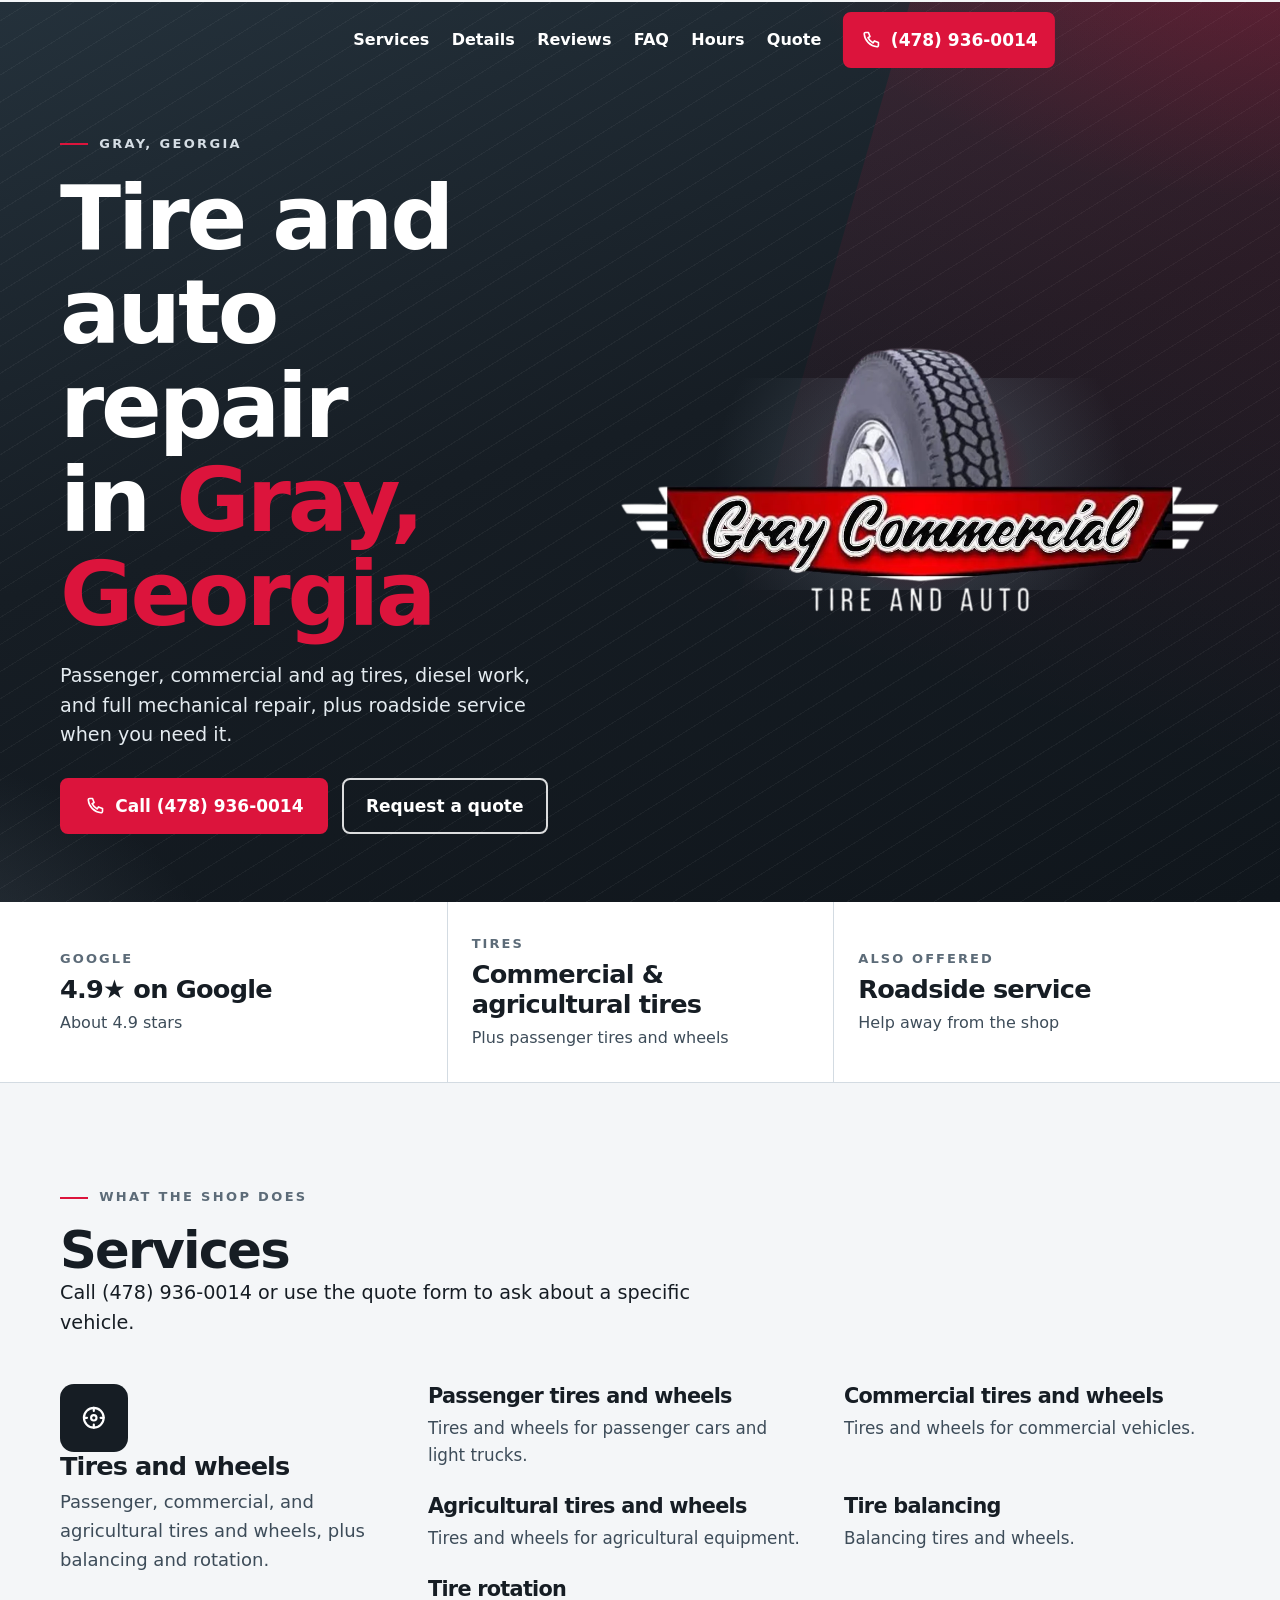
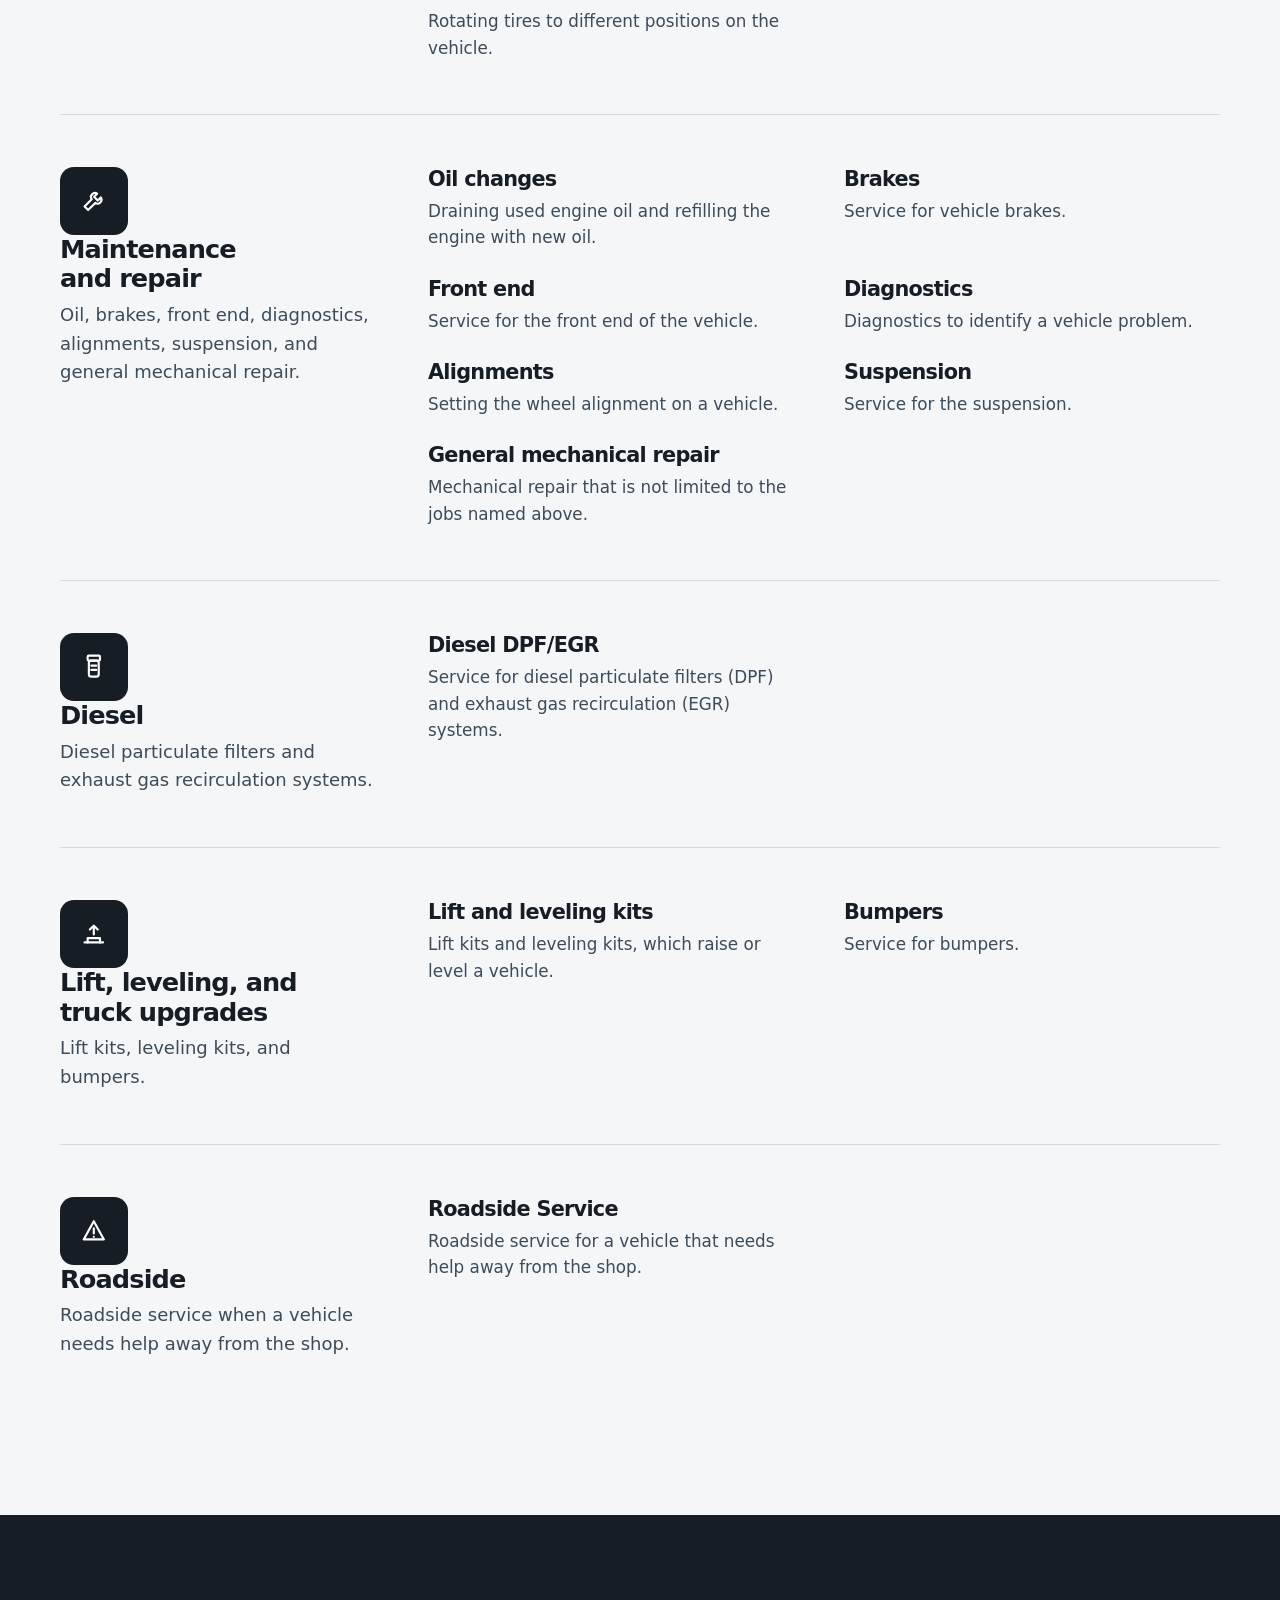
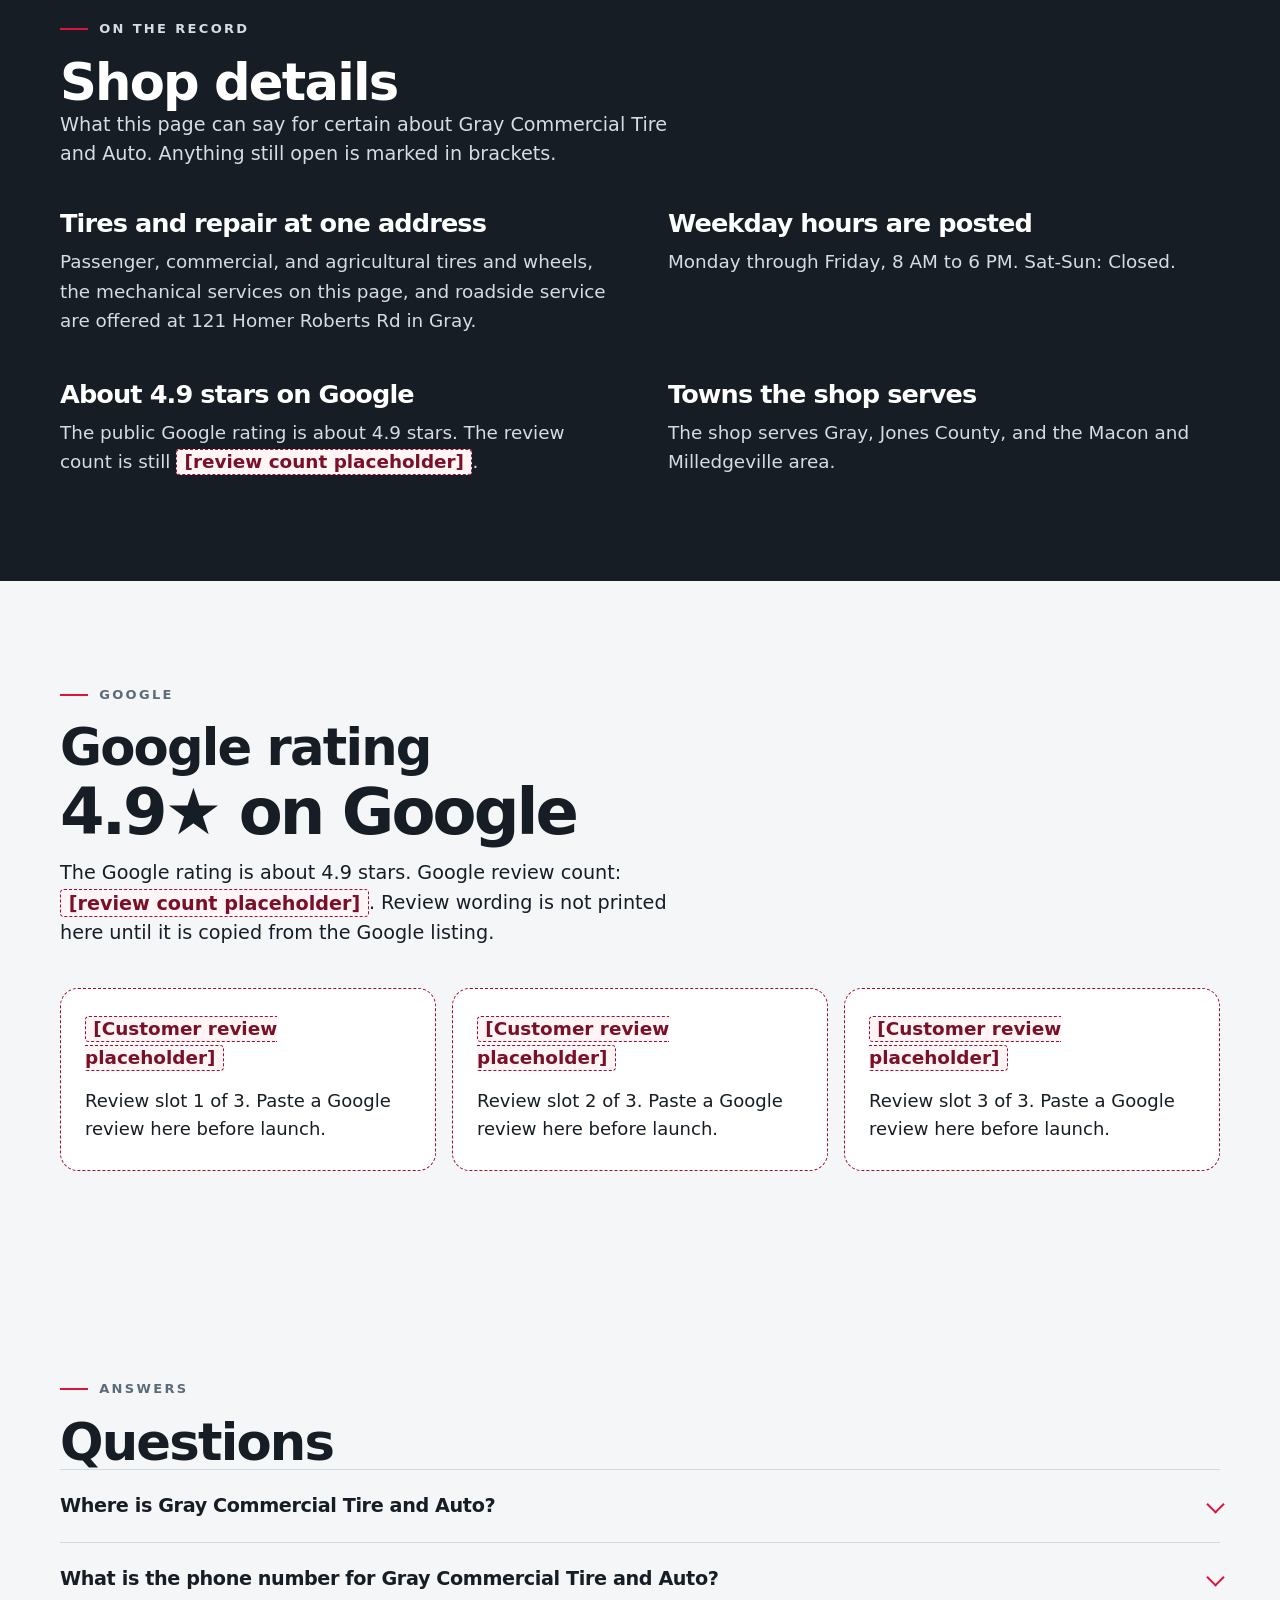
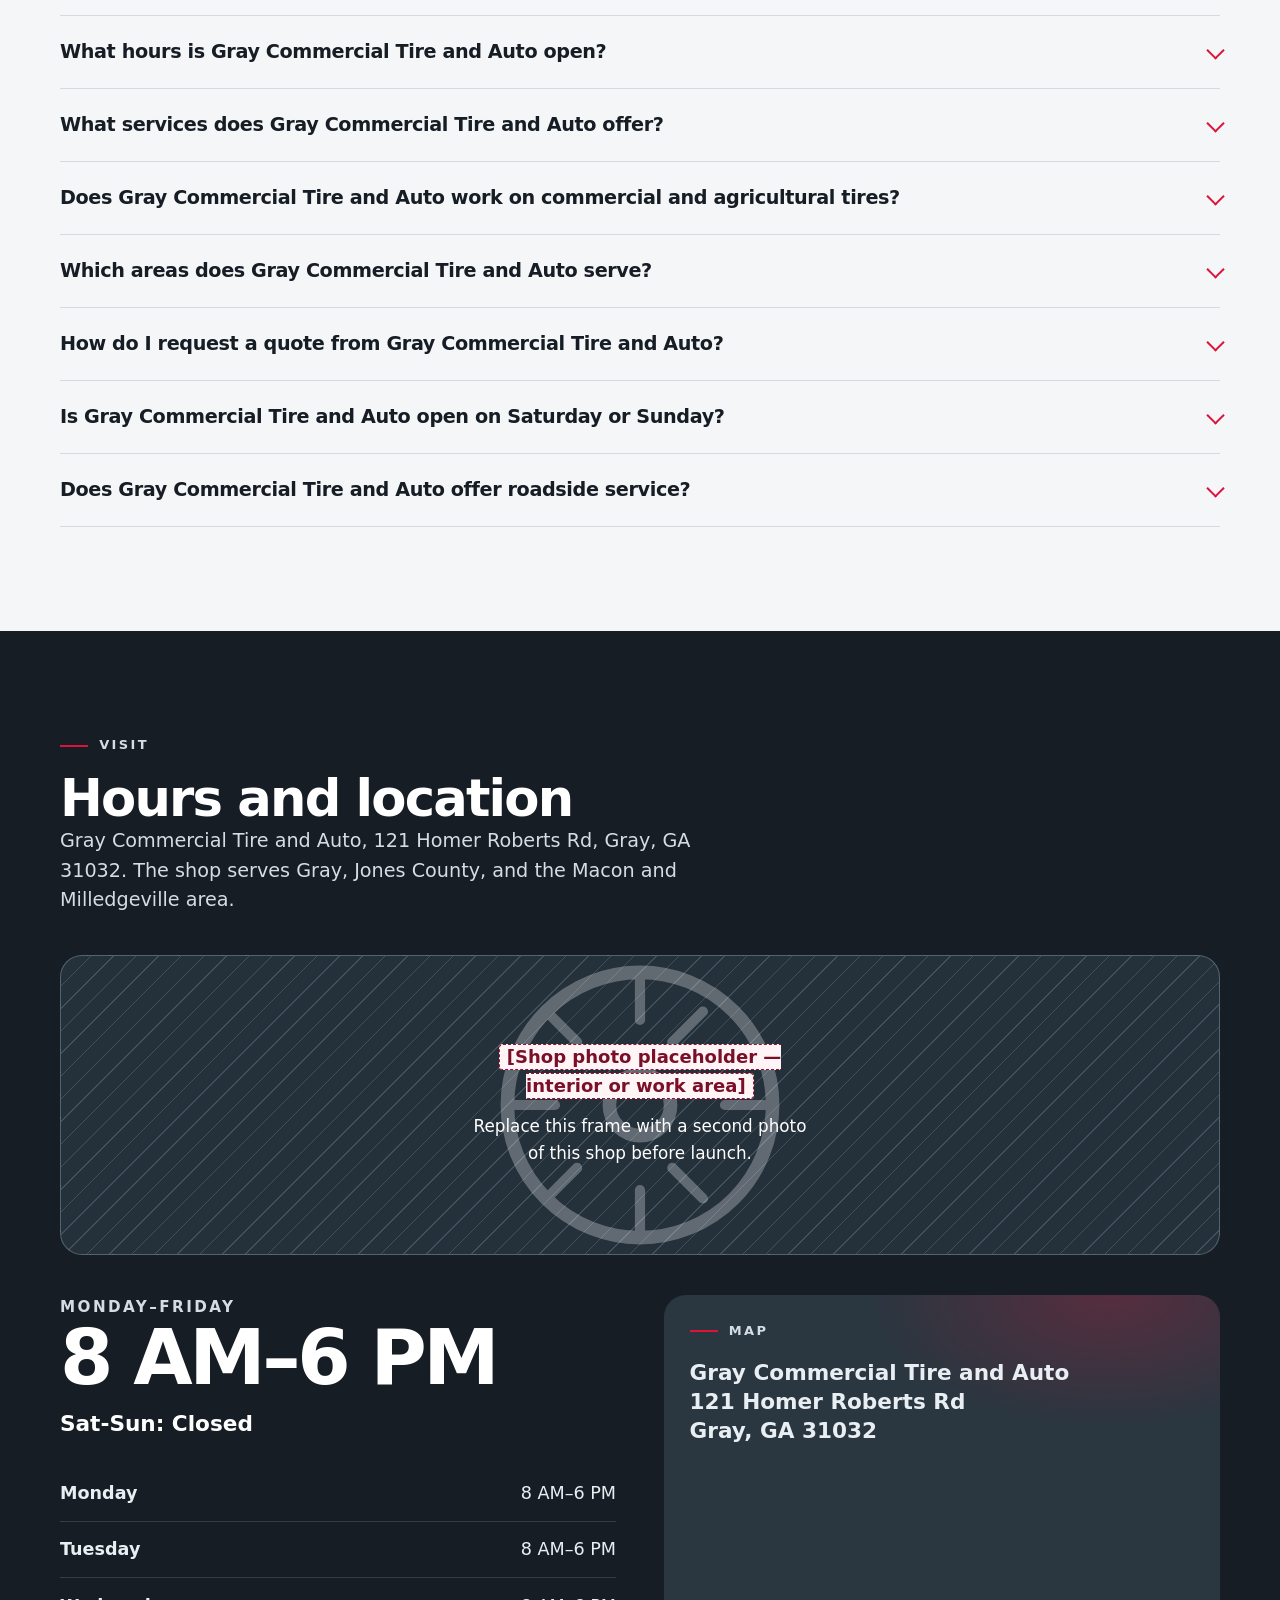
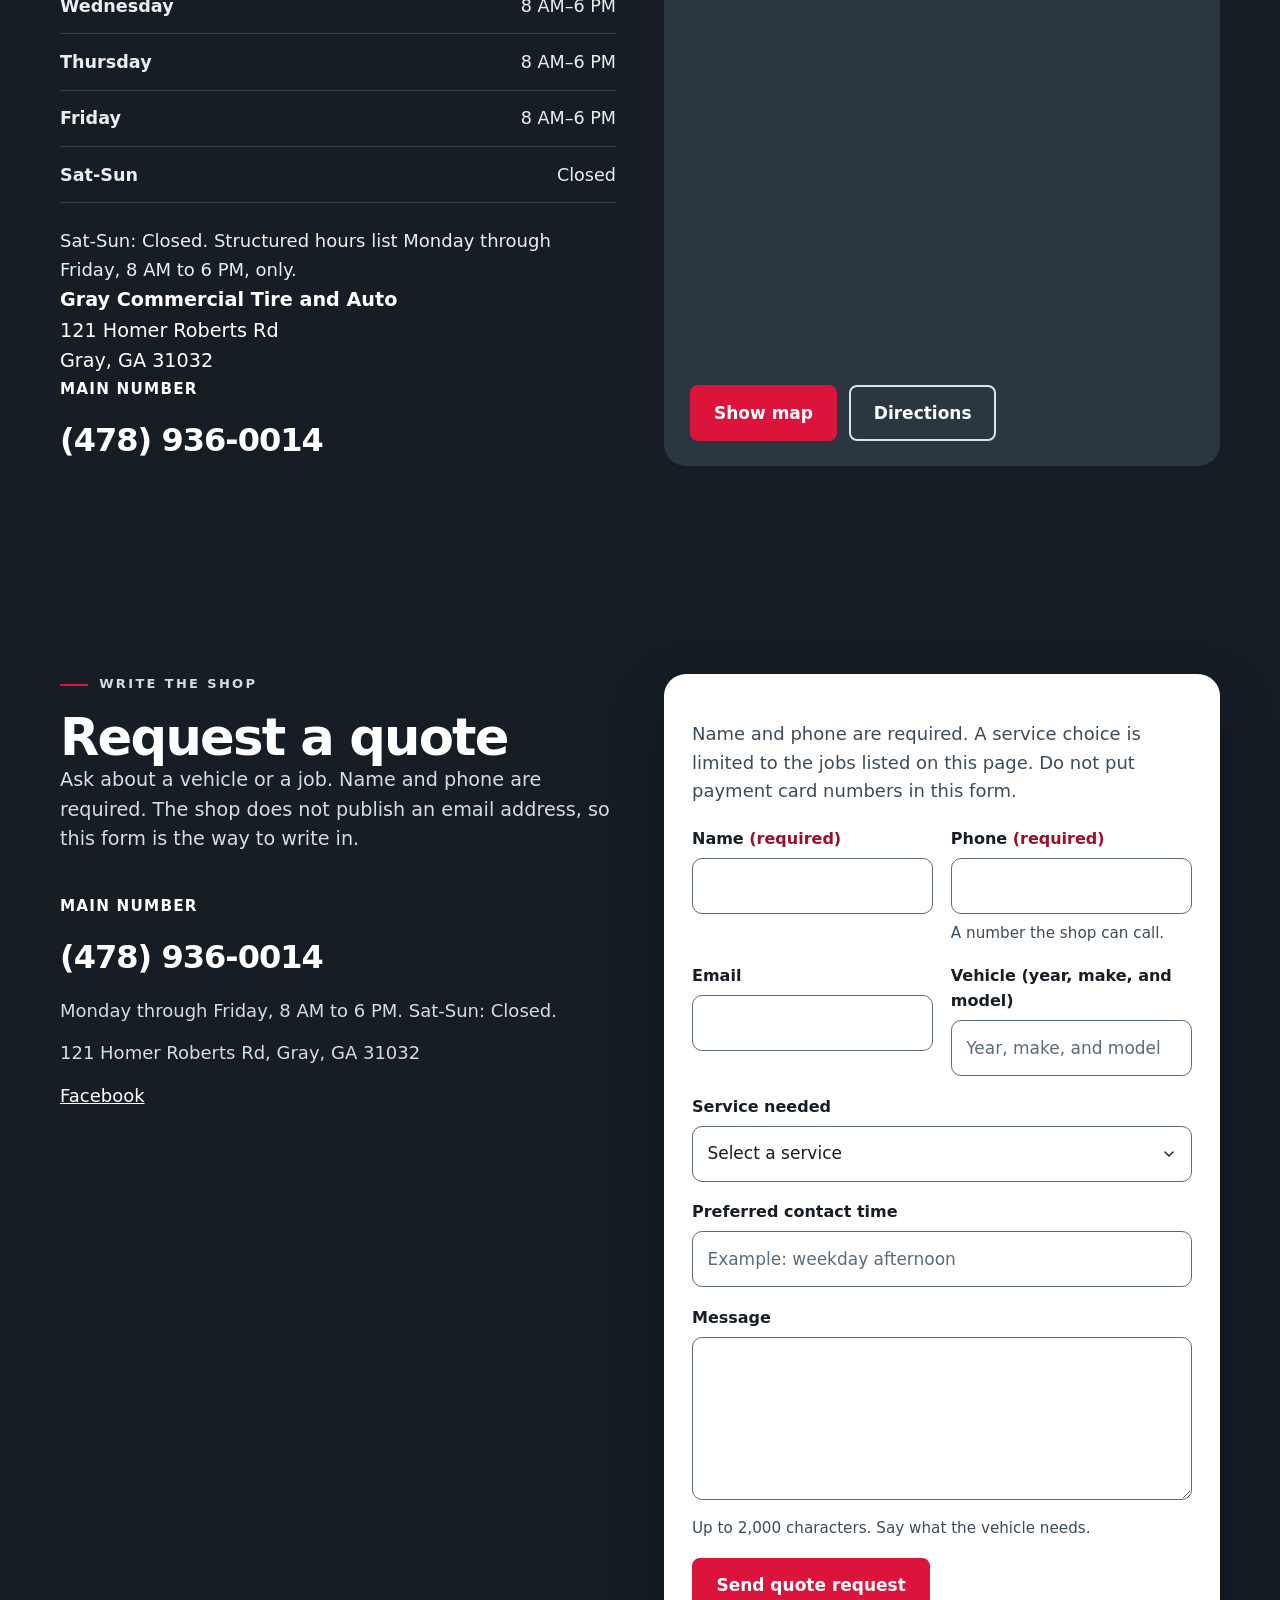
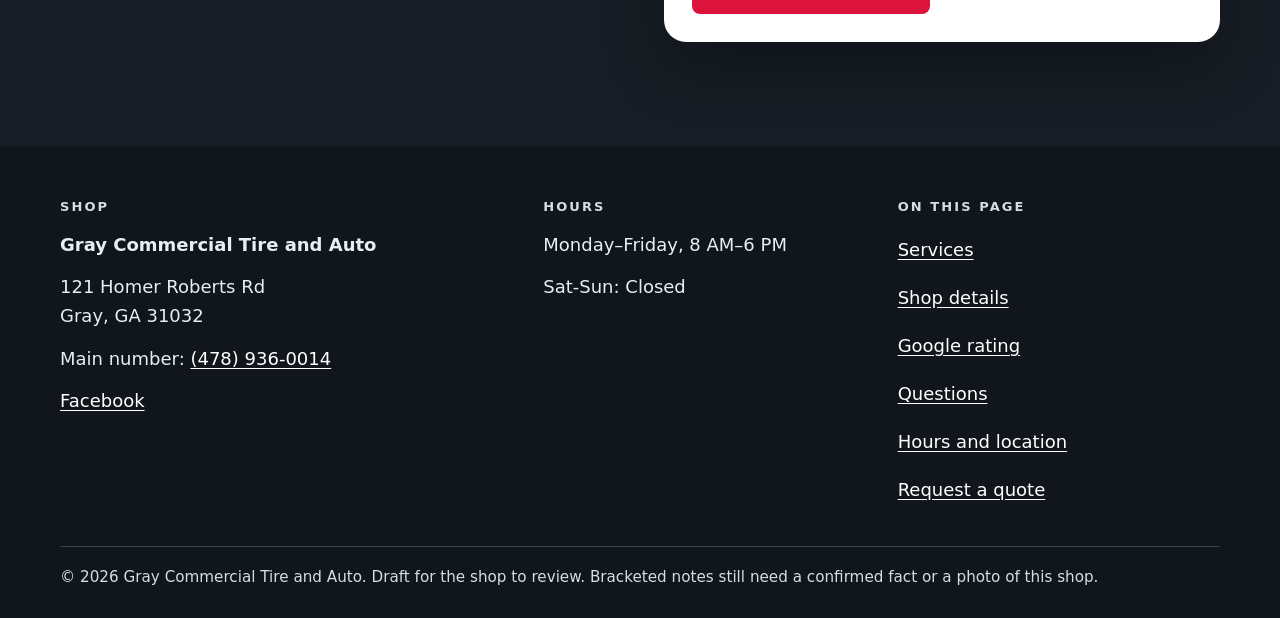
==== index.html @ 3e8b5dcf "Add logo" ====
<!DOCTYPE html>
<html lang="en">
<head>
  <meta charset="utf-8">
  <meta name="viewport" content="width=device-width, initial-scale=1">
  <title>Gray Commercial Tire and Auto | Tires &amp; Repair in Gray, GA</title>
  <meta name="description" content="Passenger, commercial, and agricultural tires, brakes, alignments, and mechanical repair at 121 Homer Roberts Rd, Gray, GA. Call (478) 936-0014.">
  <meta name="robots" content="index, follow">
  <meta name="theme-color" content="#24303a">
  <meta name="color-scheme" content="light">
  <meta name="format-detection" content="telephone=no">
  <meta name="application-name" content="Gray Commercial Tire and Auto">
  <!-- PLACEHOLDER: production domain is unknown, so canonical and og:url are omitted. Update sitemap.xml and robots.txt when the domain is confirmed. -->
  <!-- PLACEHOLDER: make og:image and the JSON-LD logo URL absolute when the production domain is confirmed. -->
  <meta property="og:site_name" content="Gray Commercial Tire and Auto">
  <meta property="og:title" content="Gray Commercial Tire and Auto | Tires &amp; Repair in Gray, GA">
  <meta property="og:description" content="Passenger, commercial, and agricultural tires, brakes, alignments, and mechanical repair at 121 Homer Roberts Rd, Gray, GA. Call (478) 936-0014.">
  <meta property="og:type" content="website">
  <meta property="og:image" content="img/logo-og.png">
  <meta property="og:image:width" content="1200">
  <meta property="og:image:height" content="630">
  <meta property="og:image:alt" content="Gray Commercial Tire and Auto logo">
  <meta property="og:locale" content="en_US">
  <meta name="twitter:card" content="summary">
  <meta name="twitter:title" content="Gray Commercial Tire and Auto | Tires &amp; Repair in Gray, GA">
  <meta name="twitter:description" content="Passenger, commercial, and agricultural tires, brakes, alignments, and mechanical repair at 121 Homer Roberts Rd, Gray, GA. Call (478) 936-0014.">
  <link rel="icon" href="img/favicon-32.png" type="image/png" sizes="32x32">
  <link rel="icon" href="img/favicon-192.png" type="image/png" sizes="192x192">
  <link rel="apple-touch-icon" href="img/apple-touch-icon.png">
  <link rel="stylesheet" href="css/styles.css">
  <!-- Saturday and Sunday are closed, so they are omitted from openingHoursSpecification. That block is Monday–Friday 08:00–18:00 only. Geo coordinates are the U.S. Census Bureau Public AR Current address-range match for 121 Homer Roberts Rd, Gray, GA 31032 (interpolated along the 101–123 range), retrieved 2026-11-24. -->
  <script type="application/ld+json">
  {
    "@context": "https://schema.org",
    "@type": "AutoRepair",
    "name": "Gray Commercial Tire and Auto",
    "logo": "img/logo-og.png",
    "description": "Gray Commercial Tire and Auto is at 121 Homer Roberts Rd, Gray, GA 31032. The shop works on passenger, commercial, and agricultural tires and wheels, and on mechanical repair that includes oil changes, brakes, front end, diagnostics, diesel DPF/EGR, alignments, lift and leveling kits, bumpers, tire balancing, tire rotation, suspension, general mechanical repair, and roadside service.",
    "telephone": "+1-478-936-0014",
    "address": {
      "@type": "PostalAddress",
      "streetAddress": "121 Homer Roberts Rd",
      "addressLocality": "Gray",
      "addressRegion": "GA",
      "postalCode": "31032",
      "addressCountry": "US"
    },
    "geo": {
      "@type": "GeoCoordinates",
      "latitude": 32.962841,
      "longitude": -83.578874
    },
    "openingHoursSpecification": [
      {
        "@type": "OpeningHoursSpecification",
        "dayOfWeek": [
          "https://schema.org/Monday",
          "https://schema.org/Tuesday",
          "https://schema.org/Wednesday",
          "https://schema.org/Thursday",
          "https://schema.org/Friday"
        ],
        "opens": "08:00",
        "closes": "18:00"
      }
    ],
    "areaServed": [
      { "@type": "City", "name": "Gray" },
      { "@type": "AdministrativeArea", "name": "Jones County" },
      { "@type": "City", "name": "Macon" },
      { "@type": "City", "name": "Milledgeville" }
    ],
    "sameAs": ["https://facebook.com/620062815120284"],
    "hasOfferCatalog": {
      "@type": "OfferCatalog",
      "name": "Services",
      "itemListElement": [
        { "@type": "Offer", "itemOffered": { "@type": "Service", "name": "Passenger tires and wheels", "description": "Tires and wheels for passenger cars and light trucks." } },
        { "@type": "Offer", "itemOffered": { "@type": "Service", "name": "Commercial tires and wheels", "description": "Tires and wheels for commercial vehicles." } },
        { "@type": "Offer", "itemOffered": { "@type": "Service", "name": "Agricultural tires and wheels", "description": "Tires and wheels for agricultural equipment." } },
        { "@type": "Offer", "itemOffered": { "@type": "Service", "name": "Oil changes", "description": "Draining used engine oil and refilling the engine with new oil." } },
        { "@type": "Offer", "itemOffered": { "@type": "Service", "name": "Brakes", "description": "Service for vehicle brakes." } },
        { "@type": "Offer", "itemOffered": { "@type": "Service", "name": "Front end", "description": "Service for the front end of the vehicle." } },
        { "@type": "Offer", "itemOffered": { "@type": "Service", "name": "Diagnostics", "description": "Diagnostics to identify a vehicle problem." } },
        { "@type": "Offer", "itemOffered": { "@type": "Service", "name": "Diesel DPF/EGR", "description": "Service for diesel particulate filters (DPF) and exhaust gas recirculation (EGR) systems." } },
        { "@type": "Offer", "itemOffered": { "@type": "Service", "name": "Alignments", "description": "Setting the wheel alignment on a vehicle." } },
        { "@type": "Offer", "itemOffered": { "@type": "Service", "name": "Lift and leveling kits", "description": "Lift kits and leveling kits, which raise or level a vehicle." } },
        { "@type": "Offer", "itemOffered": { "@type": "Service", "name": "Bumpers", "description": "Service for bumpers." } },
        { "@type": "Offer", "itemOffered": { "@type": "Service", "name": "Tire balancing", "description": "Balancing tires and wheels." } },
        { "@type": "Offer", "itemOffered": { "@type": "Service", "name": "Tire rotation", "description": "Rotating tires to different positions on the vehicle." } },
        { "@type": "Offer", "itemOffered": { "@type": "Service", "name": "Suspension", "description": "Service for the suspension." } },
        { "@type": "Offer", "itemOffered": { "@type": "Service", "name": "General mechanical repair", "description": "Mechanical repair that is not limited to the jobs named above." } },
        { "@type": "Offer", "itemOffered": { "@type": "Service", "name": "Roadside Service", "description": "Roadside service for a vehicle that needs help away from the shop." } }
      ]
    }
  }
  </script>
  <script type="application/ld+json">
  {
    "@context": "https://schema.org",
    "@type": "FAQPage",
    "mainEntity": [
      {
        "@type": "Question",
        "name": "Where is Gray Commercial Tire and Auto?",
        "acceptedAnswer": {
          "@type": "Answer",
          "text": "Gray Commercial Tire and Auto is at 121 Homer Roberts Rd, Gray, GA 31032."
        }
      },
      {
        "@type": "Question",
        "name": "What is the phone number for Gray Commercial Tire and Auto?",
        "acceptedAnswer": {
          "@type": "Answer",
          "text": "The main number is (478) 936-0014."
        }
      },
      {
        "@type": "Question",
        "name": "What hours is Gray Commercial Tire and Auto open?",
        "acceptedAnswer": {
          "@type": "Answer",
          "text": "Monday through Friday, the shop is open from 8 AM to 6 PM. Sat-Sun: Closed."
        }
      },
      {
        "@type": "Question",
        "name": "What services does Gray Commercial Tire and Auto offer?",
        "acceptedAnswer": {
          "@type": "Answer",
          "text": "The shop offers passenger, commercial, and agricultural tires and wheels, oil changes, brakes, front end work, diagnostics, diesel DPF/EGR service, alignments, lift and leveling kits, bumpers, tire balancing, tire rotation, suspension service, general mechanical repair, and roadside service."
        }
      },
      {
        "@type": "Question",
        "name": "Does Gray Commercial Tire and Auto work on commercial and agricultural tires?",
        "acceptedAnswer": {
          "@type": "Answer",
          "text": "Yes. The shop works on commercial tires and wheels and on agricultural tires and wheels, along with passenger tires and wheels."
        }
      },
      {
        "@type": "Question",
        "name": "Which areas does Gray Commercial Tire and Auto serve?",
        "acceptedAnswer": {
          "@type": "Answer",
          "text": "The shop serves Gray, Jones County, and the Macon and Milledgeville area."
        }
      },
      {
        "@type": "Question",
        "name": "How do I request a quote from Gray Commercial Tire and Auto?",
        "acceptedAnswer": {
          "@type": "Answer",
          "text": "Call (478) 936-0014 Monday through Friday, 8 AM to 6 PM, or submit the quote form on this page. The form asks for your name and phone number. The shop does not publish an email address."
        }
      },
      {
        "@type": "Question",
        "name": "Is Gray Commercial Tire and Auto open on Saturday or Sunday?",
        "acceptedAnswer": {
          "@type": "Answer",
          "text": "No. Sat-Sun: Closed. Weekday hours are Monday through Friday, 8 AM to 6 PM."
        }
      },
      {
        "@type": "Question",
        "name": "Does Gray Commercial Tire and Auto offer roadside service?",
        "acceptedAnswer": {
          "@type": "Answer",
          "text": "Yes. The shop offers roadside service."
        }
      }
    ]
  }
  </script>
</head>
<body data-hero="true">
  <div class="top-sentinel" aria-hidden="true"></div>
  <a class="skip" href="#content">Skip to content</a>
  <header class="site-header is-solid has-logo" id="site-header">
    <div class="wrap header-bar">
      <a class="logo" href="index.html">
        <picture>
          <source srcset="img/logo-header.webp" type="image/webp">
          <img src="img/logo-header.png" alt="Gray Commercial Tire and Auto" width="364" height="160">
        </picture>
      </a>
      <div class="header-cluster">
        <nav class="site-nav" id="site-nav" aria-label="Page">
          <a href="#services">Services</a>
          <a href="#details">Details</a>
          <a href="#reviews">Reviews</a>
          <a href="#faq">FAQ</a>
          <a href="#hours">Hours</a>
          <a href="#contact">Quote</a>
        </nav>
        <a class="btn btn-primary header-call" href="tel:+14789360014" aria-label="Call Gray Commercial Tire and Auto at (478) 936-0014">
          <svg class="icon" viewBox="0 0 24 24" aria-hidden="true" fill="none" stroke="currentColor" stroke-width="1.75" stroke-linecap="round" stroke-linejoin="round"><path d="M6.2 3.8h3.1L11 8.2 8.8 9.5a12 12 0 0 0 5.7 5.7l1.3-2.2 4.4 1.7v3.1a1.5 1.5 0 0 1-1.6 1.5A15.2 15.2 0 0 1 4.7 5.4 1.5 1.5 0 0 1 6.2 3.8z"/></svg>
          <span class="call-short">Call</span>
          <span class="call-full">(478) 936-0014</span>
        </a>
        <button class="menu-toggle" type="button" aria-expanded="false" aria-controls="site-nav" aria-label="Open menu">
          <svg class="icon icon-open" viewBox="0 0 24 24" aria-hidden="true" fill="none" stroke="currentColor" stroke-width="1.75" stroke-linecap="round"><path d="M4 7h16M4 12h16M4 17h16"/></svg>
          <svg class="icon icon-close" viewBox="0 0 24 24" aria-hidden="true" fill="none" stroke="currentColor" stroke-width="1.75" stroke-linecap="round"><path d="M6 6l12 12M18 6 6 18"/></svg>
        </button>
      </div>
    </div>
  </header>
  <script>
    (function () {
      var header = document.getElementById("site-header");
      if (!header || !document.body.dataset.hero || window.scrollY > 8) return;
      header.classList.remove("is-solid", "has-logo");
      var logo = header.querySelector(".logo");
      if (logo) {
        logo.setAttribute("aria-hidden", "true");
        logo.setAttribute("tabindex", "-1");
      }
    })();
  </script>

  <main id="content">
    <section class="hero" aria-labelledby="hero-heading">
      <div class="wrap hero-grid">
        <div>
          <p class="eyebrow">Gray, Georgia</p>
          <h1 id="hero-heading">Tire and auto repair in <span class="accent">Gray, Georgia</span></h1>
          <p class="lead">Passenger, commercial and ag tires, diesel work, and full mechanical repair, plus roadside service when you need it.</p>
          <div class="hero-actions">
            <a class="btn btn-primary" href="tel:+14789360014">
              <svg class="icon" viewBox="0 0 24 24" aria-hidden="true" fill="none" stroke="currentColor" stroke-width="1.75" stroke-linecap="round" stroke-linejoin="round"><path d="M6.2 3.8h3.1L11 8.2 8.8 9.5a12 12 0 0 0 5.7 5.7l1.3-2.2 4.4 1.7v3.1a1.5 1.5 0 0 1-1.6 1.5A15.2 15.2 0 0 1 4.7 5.4 1.5 1.5 0 0 1 6.2 3.8z"/></svg>
              Call (478) 936-0014
            </a>
            <a class="btn btn-ghost" href="#contact">Request a quote</a>
          </div>
        </div>
        <div class="hero-logo" id="hero-logo">
          <picture>
            <source srcset="img/logo-hero.webp" type="image/webp">
            <img src="img/logo-hero.png" alt="" width="1100" height="484">
          </picture>
        </div>
      </div>
    </section>

    <section class="trust" aria-label="Shop at a glance">
      <div class="wrap trust-grid">
        <a href="#reviews">
          <span class="trust-kicker">Google</span>
          <span class="trust-value">4.9★ on Google</span>
          <span class="trust-note">About 4.9 stars</span>
        </a>
        <a href="#services">
          <span class="trust-kicker">Tires</span>
          <span class="trust-value">Commercial &amp; agricultural tires</span>
          <span class="trust-note">Plus passenger tires and wheels</span>
        </a>
        <a href="#services">
          <span class="trust-kicker">Also offered</span>
          <span class="trust-value">Roadside service</span>
          <span class="trust-note">Help away from the shop</span>
        </a>
      </div>
    </section>

    <section class="section" id="services" aria-labelledby="services-heading">
      <div class="wrap">
        <div class="section-head">
          <p class="eyebrow">What the shop does</p>
          <h2 id="services-heading">Services</h2>
          <p class="intro">Call (478) 936-0014 or use the quote form to ask about a specific vehicle.</p>
        </div>
        <div class="categories">
          <article class="category">
            <div class="cat-copy">
              <div class="cat-icon" aria-hidden="true"><svg viewBox="0 0 24 24" fill="none" stroke="currentColor" stroke-width="1.75" stroke-linecap="round" stroke-linejoin="round"><circle cx="12" cy="12" r="8"/><circle cx="12" cy="12" r="2.2"/><path d="M12 4v2.5M12 17.5V20M4 12h2.5M17.5 12H20"/></svg></div>
              <h3>Tires and wheels</h3>
              <p>Passenger, commercial, and agricultural tires and wheels, plus balancing and rotation.</p>
            </div>
            <div class="service-list">
              <div class="service"><h4>Passenger tires and wheels</h4><p>Tires and wheels for passenger cars and light trucks.</p></div>
              <div class="service"><h4>Commercial tires and wheels</h4><p>Tires and wheels for commercial vehicles.</p></div>
              <div class="service"><h4>Agricultural tires and wheels</h4><p>Tires and wheels for agricultural equipment.</p></div>
              <div class="service"><h4>Tire balancing</h4><p>Balancing tires and wheels.</p></div>
              <div class="service"><h4>Tire rotation</h4><p>Rotating tires to different positions on the vehicle.</p></div>
            </div>
          </article>
          <article class="category">
            <div class="cat-copy">
              <div class="cat-icon" aria-hidden="true"><svg viewBox="0 0 24 24" fill="none" stroke="currentColor" stroke-width="1.75" stroke-linecap="round" stroke-linejoin="round"><path d="M14.7 6.3a3.2 3.2 0 0 0-4.4 4.5L4.5 16.6 7.4 19.5l5.8-5.8a3.2 3.2 0 0 0 4.5-4.4L15.2 11.8 12.2 8.8l2.5-2.5z"/></svg></div>
              <h3>Maintenance and repair</h3>
              <p>Oil, brakes, front end, diagnostics, alignments, suspension, and general mechanical repair.</p>
            </div>
            <div class="service-list">
              <div class="service"><h4>Oil changes</h4><p>Draining used engine oil and refilling the engine with new oil.</p></div>
              <div class="service"><h4>Brakes</h4><p>Service for vehicle brakes.</p></div>
              <div class="service"><h4>Front end</h4><p>Service for the front end of the vehicle.</p></div>
              <div class="service"><h4>Diagnostics</h4><p>Diagnostics to identify a vehicle problem.</p></div>
              <div class="service"><h4>Alignments</h4><p>Setting the wheel alignment on a vehicle.</p></div>
              <div class="service"><h4>Suspension</h4><p>Service for the suspension.</p></div>
              <div class="service"><h4>General mechanical repair</h4><p>Mechanical repair that is not limited to the jobs named above.</p></div>
            </div>
          </article>
          <article class="category">
            <div class="cat-copy">
              <div class="cat-icon" aria-hidden="true"><svg viewBox="0 0 24 24" fill="none" stroke="currentColor" stroke-width="1.75" stroke-linecap="round" stroke-linejoin="round"><rect x="7" y="3" width="10" height="4" rx="1"/><rect x="8" y="7" width="8" height="13" rx="2"/><path d="M10 11h4M10 14.5h4"/></svg></div>
              <h3>Diesel</h3>
              <p>Diesel particulate filters and exhaust gas recirculation systems.</p>
            </div>
            <div class="service-list">
              <div class="service"><h4>Diesel DPF/EGR</h4><p>Service for diesel particulate filters (DPF) and exhaust gas recirculation (EGR) systems.</p></div>
            </div>
          </article>
          <article class="category">
            <div class="cat-copy">
              <div class="cat-icon" aria-hidden="true"><svg viewBox="0 0 24 24" fill="none" stroke="currentColor" stroke-width="1.75" stroke-linecap="round" stroke-linejoin="round"><path d="M4.5 19h15"/><path d="M7 19v-3.5h10V19"/><path d="M12 12.5V6"/><path d="M8.8 8.6 12 5.4l3.2 3.2"/></svg></div>
              <h3>Lift, leveling, and truck upgrades</h3>
              <p>Lift kits, leveling kits, and bumpers.</p>
            </div>
            <div class="service-list">
              <div class="service"><h4>Lift and leveling kits</h4><p>Lift kits and leveling kits, which raise or level a vehicle.</p></div>
              <div class="service"><h4>Bumpers</h4><p>Service for bumpers.</p></div>
            </div>
          </article>
          <article class="category">
            <div class="cat-copy">
              <div class="cat-icon" aria-hidden="true"><svg viewBox="0 0 24 24" fill="none" stroke="currentColor" stroke-width="1.75" stroke-linecap="round" stroke-linejoin="round"><path d="M12 4.2 20.2 19H3.8L12 4.2z"/><path d="M12 10v4.2"/><path d="M12 16.8h.01"/></svg></div>
              <h3>Roadside</h3>
              <p>Roadside service when a vehicle needs help away from the shop.</p>
            </div>
            <div class="service-list">
              <div class="service"><h4>Roadside Service</h4><p>Roadside service for a vehicle that needs help away from the shop.</p></div>
            </div>
          </article>
        </div>
      </div>
    </section>

    <section class="section section-dark" id="details" aria-labelledby="details-heading">
      <div class="wrap">
        <p class="eyebrow">On the record</p>
        <h2 id="details-heading">Shop details</h2>
        <p class="intro">What this page can say for certain about Gray Commercial Tire and Auto. Anything still open is marked in brackets.</p>
        <div class="detail-grid">
          <div class="detail">
            <h3>Tires and repair at one address</h3>
            <p>Passenger, commercial, and agricultural tires and wheels, the mechanical services on this page, and roadside service are offered at 121 Homer Roberts Rd in Gray.</p>
          </div>
          <div class="detail">
            <h3>Weekday hours are posted</h3>
            <p>Monday through Friday, 8 AM to 6 PM. Sat-Sun: Closed.</p>
          </div>
          <div class="detail">
            <h3>About 4.9 stars on Google</h3>
            <p>The public Google rating is about 4.9 stars. The review count is still <span class="mark">[review count placeholder]</span>.</p>
          </div>
          <div class="detail">
            <h3>Towns the shop serves</h3>
            <p>The shop serves Gray, Jones County, and the Macon and Milledgeville area.</p>
          </div>
        </div>
      </div>
    </section>

    <section class="section" id="reviews" aria-labelledby="reviews-heading">
      <div class="wrap">
        <p class="eyebrow">Google</p>
        <h2 id="reviews-heading">Google rating</h2>
        <p class="rating-display"><a href="https://www.google.com/maps/search/?api=1&amp;query=Gray+Commercial+Tire+and+Auto%2C+121+Homer+Roberts+Rd%2C+Gray%2C+GA+31032" target="_blank" rel="noopener noreferrer">4.9★ on Google<span class="sr-only"> (opens in a new tab)</span></a></p>
        <p class="intro">The Google rating is about 4.9 stars. Google review count: <span class="mark">[review count placeholder]</span>. Review wording is not printed here until it is copied from the Google listing.</p>
        <div class="review-grid">
          <div class="review-card" data-nosnippet>
            <p><span class="mark">[Customer review placeholder]</span></p>
            <p>Review slot 1 of 3. Paste a Google review here before launch.</p>
          </div>
          <div class="review-card" data-nosnippet>
            <p><span class="mark">[Customer review placeholder]</span></p>
            <p>Review slot 2 of 3. Paste a Google review here before launch.</p>
          </div>
          <div class="review-card" data-nosnippet>
            <p><span class="mark">[Customer review placeholder]</span></p>
            <p>Review slot 3 of 3. Paste a Google review here before launch.</p>
          </div>
        </div>
      </div>
    </section>

    <section class="section" id="faq" aria-labelledby="faq-heading">
      <div class="wrap">
        <p class="eyebrow">Answers</p>
        <h2 id="faq-heading">Questions</h2>
        <div class="faq-list">
          <details class="faq">
            <summary><span class="faq-q">Where is Gray Commercial Tire and Auto?</span></summary>
            <div class="faq-panel"><p class="faq-a">Gray Commercial Tire and Auto is at 121 Homer Roberts Rd, Gray, GA 31032.</p></div>
          </details>
          <details class="faq">
            <summary><span class="faq-q">What is the phone number for Gray Commercial Tire and Auto?</span></summary>
            <div class="faq-panel"><p class="faq-a">The main number is (478) 936-0014.</p></div>
          </details>
          <details class="faq">
            <summary><span class="faq-q">What hours is Gray Commercial Tire and Auto open?</span></summary>
            <div class="faq-panel"><p class="faq-a">Monday through Friday, the shop is open from 8 AM to 6 PM. Sat-Sun: Closed.</p></div>
          </details>
          <details class="faq">
            <summary><span class="faq-q">What services does Gray Commercial Tire and Auto offer?</span></summary>
            <div class="faq-panel"><p class="faq-a">The shop offers passenger, commercial, and agricultural tires and wheels, oil changes, brakes, front end work, diagnostics, diesel DPF/EGR service, alignments, lift and leveling kits, bumpers, tire balancing, tire rotation, suspension service, general mechanical repair, and roadside service.</p></div>
          </details>
          <details class="faq">
            <summary><span class="faq-q">Does Gray Commercial Tire and Auto work on commercial and agricultural tires?</span></summary>
            <div class="faq-panel"><p class="faq-a">Yes. The shop works on commercial tires and wheels and on agricultural tires and wheels, along with passenger tires and wheels.</p></div>
          </details>
          <details class="faq">
            <summary><span class="faq-q">Which areas does Gray Commercial Tire and Auto serve?</span></summary>
            <div class="faq-panel"><p class="faq-a">The shop serves Gray, Jones County, and the Macon and Milledgeville area.</p></div>
          </details>
          <details class="faq">
            <summary><span class="faq-q">How do I request a quote from Gray Commercial Tire and Auto?</span></summary>
            <div class="faq-panel"><p class="faq-a">Call (478) 936-0014 Monday through Friday, 8 AM to 6 PM, or submit the quote form on this page. The form asks for your name and phone number. The shop does not publish an email address.</p></div>
          </details>
          <details class="faq">
            <summary><span class="faq-q">Is Gray Commercial Tire and Auto open on Saturday or Sunday?</span></summary>
            <div class="faq-panel"><p class="faq-a">No. Sat-Sun: Closed. Weekday hours are Monday through Friday, 8 AM to 6 PM.</p></div>
          </details>
          <details class="faq">
            <summary><span class="faq-q">Does Gray Commercial Tire and Auto offer roadside service?</span></summary>
            <div class="faq-panel"><p class="faq-a">Yes. The shop offers roadside service.</p></div>
          </details>
        </div>
      </div>
    </section>

    <section class="section section-dark" id="hours" aria-labelledby="hours-heading">
      <div class="wrap">
        <p class="eyebrow">Visit</p>
        <h2 id="hours-heading">Hours and location</h2>
        <p class="intro">Gray Commercial Tire and Auto, 121 Homer Roberts Rd, Gray, GA 31032. The shop serves Gray, Jones County, and the Macon and Milledgeville area.</p>
        <div class="photo-slot light wide">
          <svg class="photo-wheel" viewBox="0 0 200 200" aria-hidden="true">
            <circle cx="100" cy="100" r="78" fill="none" stroke="currentColor" stroke-width="8"/>
            <circle cx="100" cy="100" r="18" fill="none" stroke="currentColor" stroke-width="8"/>
            <path d="M100 22v28M100 150v28M22 100h28M150 100h28M45 45l18 18M137 45l-18 18M45 155l18-18M137 155l-18-18" stroke="currentColor" stroke-width="6" stroke-linecap="round"/>
          </svg>
          <div class="photo-copy" data-nosnippet>
            <p><span class="mark">[Shop photo placeholder — interior or work area]</span></p>
            <p>Replace this frame with a second photo of this shop before launch.</p>
          </div>
        </div>
        <div class="hours-layout">
          <div>
            <div class="hours-lockup">
              <p class="hours-days">Monday–Friday</p>
              <p class="hours-big">8 AM–6 PM</p>
              <p class="hours-closed">Sat-Sun: Closed</p>
            </div>
            <table class="hours-table">
              <caption class="sr-only">Shop hours</caption>
              <tbody>
                <tr><th scope="row">Monday</th><td>8 AM–6 PM</td></tr>
                <tr><th scope="row">Tuesday</th><td>8 AM–6 PM</td></tr>
                <tr><th scope="row">Wednesday</th><td>8 AM–6 PM</td></tr>
                <tr><th scope="row">Thursday</th><td>8 AM–6 PM</td></tr>
                <tr><th scope="row">Friday</th><td>8 AM–6 PM</td></tr>
                <tr><th scope="row">Sat-Sun</th><td>Closed</td></tr>
              </tbody>
            </table>
            <p>Sat-Sun: Closed. Structured hours list Monday through Friday, 8 AM to 6 PM, only.</p>
            <address>
              <strong>Gray Commercial Tire and Auto</strong><br>
              121 Homer Roberts Rd<br>
              Gray, GA 31032
            </address>
            <p class="fine">Main number</p>
            <p class="phone-line"><a href="tel:+14789360014">(478) 936-0014</a></p>
          </div>
          <div class="map-panel">
            <div>
              <p class="eyebrow">Map</p>
              <p class="map-address"><strong>Gray Commercial Tire and Auto</strong><br>121 Homer Roberts Rd<br>Gray, GA 31032</p>
            </div>
            <div class="map-frame" data-map-frame></div>
            <div class="map-actions">
              <button class="btn btn-primary" type="button" data-load-map>Show map</button>
              <a class="btn btn-ghost" href="https://www.google.com/maps/dir/?api=1&amp;destination=121+Homer+Roberts+Rd%2C+Gray%2C+GA+31032" target="_blank" rel="noopener noreferrer">Directions<span class="sr-only"> (opens in a new tab)</span></a>
            </div>
          </div>
        </div>
      </div>
    </section>

    <section class="section section-dark" id="contact" aria-labelledby="contact-heading">
      <div class="wrap">
        <div class="contact-layout">
          <div class="contact-copy">
            <p class="eyebrow">Write the shop</p>
            <h2 id="contact-heading">Request a quote</h2>
            <p class="intro">Ask about a vehicle or a job. Name and phone are required. The shop does not publish an email address, so this form is the way to write in.</p>
            <p class="fine">Main number</p>
            <p class="phone-line"><a href="tel:+14789360014">(478) 936-0014</a></p>
            <p>Monday through Friday, 8 AM to 6 PM. Sat-Sun: Closed.</p>
            <p>121 Homer Roberts Rd, Gray, GA 31032</p>
            <p><a href="https://facebook.com/620062815120284" target="_blank" rel="noopener noreferrer">Facebook<span class="sr-only"> (opens in a new tab)</span></a></p>
          </div>
          <form class="form-card" name="quote" method="POST" action="thanks.html" data-netlify="true" netlify-honeypot="bot-field" aria-describedby="form-note">
            <input type="hidden" name="form-name" value="quote">
            <p class="hp">
              <label>Do not fill this out: <input name="bot-field" type="text" tabindex="-1" autocomplete="off" maxlength="100"></label>
            </p>
            <p id="form-note">Name and phone are required. A service choice is limited to the jobs listed on this page. Do not put payment card numbers in this form.</p>
            <p id="form-error" class="form-error" hidden role="alert">The form could not be sent. Call the shop at (478) 936-0014.</p>
            <div class="form-grid">
              <div class="field">
                <label for="quote-name">Name <span class="req">(required)</span></label>
                <input id="quote-name" name="name" type="text" required maxlength="80" autocomplete="name" autocapitalize="words">
              </div>
              <div class="field">
                <label for="quote-phone">Phone <span class="req">(required)</span></label>
                <input id="quote-phone" name="phone" type="tel" required minlength="7" maxlength="30" inputmode="tel" autocomplete="tel" aria-describedby="phone-hint">
                <span class="hint" id="phone-hint">A number the shop can call.</span>
              </div>
              <div class="field">
                <label for="quote-email">Email</label>
                <input id="quote-email" name="email" type="email" maxlength="254" autocomplete="email" autocapitalize="off" spellcheck="false">
              </div>
              <div class="field">
                <label for="quote-vehicle">Vehicle (year, make, and model)</label>
                <input id="quote-vehicle" name="vehicle" type="text" maxlength="100" autocomplete="off" placeholder="Year, make, and model">
              </div>
              <div class="field span-2">
                <label for="quote-service">Service needed</label>
                <!-- Select options are the allowed values, so this dropdown has no maxlength attribute. -->
                <select id="quote-service" name="service">
                  <option value="">Select a service</option>
                  <option>Passenger tires and wheels</option>
                  <option>Commercial tires and wheels</option>
                  <option>Agricultural tires and wheels</option>
                  <option>Oil changes</option>
                  <option>Brakes</option>
                  <option>Front end</option>
                  <option>Diagnostics</option>
                  <option>Diesel DPF/EGR</option>
                  <option>Alignments</option>
                  <option>Lift and leveling kits</option>
                  <option>Bumpers</option>
                  <option>Tire balancing</option>
                  <option>Tire rotation</option>
                  <option>Suspension</option>
                  <option>General mechanical repair</option>
                  <option>Roadside Service</option>
                </select>
              </div>
              <div class="field span-2">
                <label for="quote-time">Preferred contact time</label>
                <input id="quote-time" name="preferred-time" type="text" maxlength="80" autocomplete="off" placeholder="Example: weekday afternoon">
              </div>
              <div class="field span-2">
                <label for="quote-message">Message</label>
                <textarea id="quote-message" name="message" maxlength="2000" rows="5" aria-describedby="message-hint"></textarea>
                <span class="hint" id="message-hint">Up to 2,000 characters. Say what the vehicle needs.</span>
              </div>
              <div class="span-2">
                <button class="btn btn-primary" type="submit">Send quote request</button>
              </div>
            </div>
          </form>
        </div>
      </div>
    </section>
  </main>

  <footer class="site-footer">
    <div class="wrap footer-grid">
      <div>
        <p class="footer-label">Shop</p>
        <p><strong>Gray Commercial Tire and Auto</strong></p>
        <p>121 Homer Roberts Rd<br>Gray, GA 31032</p>
        <p>Main number: <a href="tel:+14789360014">(478) 936-0014</a></p>
        <p><a href="https://facebook.com/620062815120284" target="_blank" rel="noopener noreferrer">Facebook<span class="sr-only"> (opens in a new tab)</span></a></p>
      </div>
      <div>
        <p class="footer-label">Hours</p>
        <p>Monday–Friday, 8 AM–6 PM</p>
        <p>Sat-Sun: Closed</p>
      </div>
      <nav aria-label="Footer">
        <p class="footer-label">On this page</p>
        <div class="footer-links">
          <a href="#services">Services</a>
          <a href="#details">Shop details</a>
          <a href="#reviews">Google rating</a>
          <a href="#faq">Questions</a>
          <a href="#hours">Hours and location</a>
          <a href="#contact">Request a quote</a>
        </div>
      </nav>
    </div>
    <div class="wrap">
      <p class="fine-print" data-nosnippet>© 2026 Gray Commercial Tire and Auto. Draft for the shop to review. Bracketed notes still need a confirmed fact or a photo of this shop.</p>
    </div>
  </footer>
  <script src="js/site.js" defer></script>
</body>
</html>
---- css/styles.css ----
/* Gray Commercial Tire and Auto — premium shop layout. System fonts only. */

:root {
  --ink: #161d24;
  --slate-950: #10161c;
  --slate-900: #161d24;
  --slate-800: #1e2830;
  --slate-700: #2a3640;
  --slate-600: #3d4c59;
  --slate-500: #5c6b78;
  --slate-accent: #7a8a99;
  --line: #d3dbe2;
  --mist: #e7edf1;
  --paper: #f4f6f8;
  --white: #ffffff;
  --crimson: #dc143c;
  --crimson-dark: #b10f32;
  --crimson-ink: #9e0e2c;
  --mark: #7a1028;
  --mark-bg: #fff4f6;
  --font: system-ui, -apple-system, "Segoe UI", Roboto, "Helvetica Neue", Arial, sans-serif;
  --wrap: 1160px;
  --header-height: 5rem;
  --header: var(--header-height);
  --header-logo-h: 64px;
  --header-logo-shift: calc(var(--header-logo-h) * 364 / 160 / 2);
  --header-ease: 280ms;
  --radius: 18px;
}

*,
*::before,
*::after { box-sizing: border-box; }

[hidden] { display: none !important; }

html {
  scroll-behavior: smooth;
  scroll-padding-top: var(--header-height);
  color-scheme: light;
}

[id] { scroll-margin-top: var(--header-height); }

body {
  margin: 0;
  min-height: 100vh;
  display: flex;
  flex-direction: column;
  font-family: var(--font);
  font-size: 1.125rem;
  line-height: 1.6;
  color: var(--ink);
  background: var(--paper);
  overflow-wrap: break-word;
}

main { flex: 1; }

img, svg, iframe { max-width: 100%; }

iframe {
  display: block;
  width: 100%;
  height: 420px;
  border: 0;
  border-radius: 14px;
  background: var(--white);
}

h1, h2, h3, h4, p { margin: 0; }

h1, h2, h3, h4 {
  font-weight: 750;
  letter-spacing: -0.035em;
  line-height: 1.05;
  text-wrap: balance;
}

h1 { font-size: clamp(2.75rem, 7vw, 6.4rem); }

h2 { font-size: clamp(2.15rem, 4vw, 3.6rem); }

h3 { font-size: clamp(1.55rem, 2vw, 2rem); line-height: 1.15; }

h4 { font-size: 1.3rem; line-height: 1.25; }

a { color: var(--crimson-ink); }

p + p { margin-top: 0.85rem; }

.skip {
  position: absolute;
  left: 0.75rem;
  top: -4rem;
  z-index: 80;
  background: var(--white);
  color: var(--ink);
  padding: 0.7rem 1rem;
  border-radius: 8px;
  font-weight: 700;
}

.skip:focus { top: 0.75rem; }

.sr-only {
  position: absolute;
  width: 1px;
  height: 1px;
  padding: 0;
  margin: -1px;
  overflow: hidden;
  clip: rect(0, 0, 0, 0);
  white-space: nowrap;
  border: 0;
}

.wrap {
  width: min(var(--wrap), calc(100% - 2.5rem));
  max-width: var(--wrap);
  margin-inline: auto;
}

.eyebrow {
  display: flex;
  align-items: center;
  gap: 0.7rem;
  margin: 0 0 1rem;
  color: var(--slate-500);
  font-size: 0.8125rem;
  font-weight: 700;
  letter-spacing: 0.18em;
  text-transform: uppercase;
}

.eyebrow::before {
  content: "";
  width: 1.75rem;
  height: 2px;
  background: var(--crimson);
  flex: none;
}

.intro {
  max-width: 40rem;
  margin-bottom: 2.5rem;
  font-size: 1.2rem;
  line-height: 1.55;
}

.mark {
  display: inline;
  padding: 0.08em 0.4em;
  border: 1px dashed var(--crimson-ink);
  border-radius: 4px;
  background: var(--mark-bg);
  color: var(--mark);
  font-weight: 700;
}

:focus-visible {
  outline: 3px solid var(--crimson-ink);
  outline-offset: 3px;
}

.hero :focus-visible,
.site-header :focus-visible,
.section-dark :focus-visible,
.site-footer :focus-visible,
.map-panel :focus-visible {
  outline-color: var(--white);
}

.btn, .menu-toggle, .site-nav a, summary { touch-action: manipulation; }

.btn {
  display: inline-flex;
  align-items: center;
  justify-content: center;
  gap: 0.55rem;
  min-height: 56px;
  padding: 0.85rem 1.4rem;
  border-radius: 8px;
  border: 2px solid transparent;
  background: transparent;
  color: var(--ink);
  font: inherit;
  font-weight: 700;
  font-size: 1.0625rem;
  line-height: 1.2;
  text-align: center;
  text-decoration: none;
  cursor: pointer;
  transition: background 0.18s ease, color 0.18s ease, border-color 0.18s ease, transform 0.18s ease;
}

.btn-primary {
  background: var(--crimson);
  border-color: var(--crimson);
  color: var(--white);
}

.btn-ghost {
  border-color: rgba(255, 255, 255, 0.85);
  color: var(--white);
}

.btn-secondary {
  background: var(--white);
  border-color: var(--slate-900);
  color: var(--ink);
}

.btn-primary:disabled {
  background: var(--crimson-ink);
  border-color: var(--crimson-ink);
  cursor: progress;
}

.icon { width: 22px; height: 22px; display: block; flex: none; }

@media (hover: hover) {
  .btn-primary:hover {
    background: var(--crimson-dark);
    border-color: var(--crimson-dark);
    color: var(--white);
    transform: translateY(-2px);
  }
  .btn-ghost:hover { background: var(--white); color: var(--ink); }
  .btn-secondary:hover { background: var(--slate-900); color: var(--white); }
}

.top-sentinel {
  position: absolute;
  top: 0;
  left: 0;
  width: 1px;
  height: 1px;
  pointer-events: none;
}

.site-header {
  position: sticky;
  top: 0;
  z-index: 40;
  background: transparent;
  color: var(--white);
  border-bottom: 2px solid transparent;
  transition: background-color var(--header-ease) ease, border-color var(--header-ease) ease;
}

.site-header.is-solid {
  background: var(--slate-950);
  border-bottom-color: var(--crimson);
}

.header-bar {
  position: relative;
  display: flex;
  align-items: center;
  height: var(--header-height);
  min-height: var(--header-height);
}

.logo {
  position: absolute;
  left: 0;
  top: 50%;
  z-index: 2;
  display: block;
  opacity: 0;
  pointer-events: none;
  transform: translate3d(-12px, -50%, 0);
  transition: opacity var(--header-ease) ease, transform var(--header-ease) ease;
}

.has-logo .logo {
  opacity: 1;
  pointer-events: auto;
  transform: translate3d(0, -50%, 0);
}

.logo img {
  display: block;
  height: var(--header-logo-h);
  width: auto;
}

.header-cluster {
  position: absolute;
  left: 50%;
  top: 0;
  z-index: 1;
  display: flex;
  align-items: center;
  height: 100%;
  gap: 0.35rem;
  transform: translateX(-50%);
  transition: transform var(--header-ease) ease;
}

.has-logo .header-cluster {
  transform: translateX(calc(-50% + var(--header-logo-shift)));
}

.header-call { flex: none; margin-left: 0.35rem; padding-inline: 0.95rem; }
.header-call .call-full { display: none; }

.menu-toggle {
  width: 48px;
  height: 48px;
  flex: none;
  display: grid;
  place-items: center;
  padding: 0;
  border: 1px solid rgba(255, 255, 255, 0.35);
  border-radius: 8px;
  background: transparent;
  color: var(--white);
  cursor: pointer;
}

.menu-toggle .icon-close { display: none; }
.menu-toggle[aria-expanded="true"] .icon-open { display: none; }
.menu-toggle[aria-expanded="true"] .icon-close { display: block; }

.site-nav { display: none; }

.site-nav.is-open {
  display: flex;
  flex-direction: column;
  position: fixed;
  top: var(--header-height);
  left: 0;
  right: 0;
  z-index: 40;
  padding: 0.4rem 1.25rem 0.9rem;
  background: var(--slate-950);
  border-bottom: 2px solid var(--crimson);
}

.site-nav a {
  display: flex;
  align-items: center;
  min-height: 48px;
  padding: 0 0.15rem;
  color: var(--white);
  font-size: 1.05rem;
  font-weight: 650;
  text-decoration: none;
}

.hero {
  position: relative;
  isolation: isolate;
  overflow: hidden;
  min-height: 100svh;
  display: flex;
  align-items: center;
  margin-top: calc(var(--header-height) * -1);
  padding: calc(3.25rem + var(--header-height)) 0 4rem;
  background:
    radial-gradient(900px 520px at 100% -10%, rgba(220, 20, 60, 0.28), transparent 55%),
    radial-gradient(700px 480px at -10% 110%, rgba(122, 138, 153, 0.28), transparent 50%),
    linear-gradient(165deg, #24313b 0%, #161d24 48%, #10161c 100%);
  color: var(--white);
}

.hero::before {
  content: "";
  position: absolute;
  inset: 0;
  z-index: -1;
  background: repeating-linear-gradient(
    -32deg,
    transparent 0 22px,
    rgba(255, 255, 255, 0.045) 22px 23px
  );
  pointer-events: none;
}

.hero::after {
  content: "";
  position: absolute;
  z-index: -1;
  right: -12%;
  top: -25%;
  width: min(52vw, 640px);
  height: 150%;
  background: linear-gradient(180deg, rgba(220, 20, 60, 0.2), transparent 70%);
  transform: rotate(16deg);
  pointer-events: none;
}

.hero > .wrap {
  width: min(var(--wrap), calc(100% - 2.5rem));
  max-width: var(--wrap);
  margin-inline: auto;
  flex: 0 1 auto;
}

.hero-grid {
  display: grid;
  gap: 2.5rem;
  align-items: center;
}

.hero .eyebrow { color: #d5dde4; }

.accent { color: var(--crimson); }

.lead {
  max-width: 38rem;
  margin: 1.25rem 0 1.75rem;
  color: #e4ebf0;
  font-size: 1.2rem;
  line-height: 1.55;
}

.hero-actions { display: grid; gap: 0.85rem; }

.photo-slot {
  position: relative;
  display: grid;
  place-items: center;
  min-height: 280px;
  padding: 1.75rem;
  overflow: hidden;
  border: 1px solid rgba(122, 138, 153, 0.55);
  border-radius: 22px;
  background:
    repeating-linear-gradient(-45deg, rgba(122, 138, 153, 0.18) 0 1px, transparent 1px 16px),
    rgba(16, 22, 28, 0.45);
  color: var(--white);
  text-align: center;
}

.photo-slot.light {
  background:
    repeating-linear-gradient(-45deg, rgba(122, 138, 153, 0.35) 0 1px, transparent 1px 16px),
    #24313b;
  min-height: 240px;
}

.photo-slot.wide { min-height: 220px; margin-bottom: 2.5rem; }

.hero-logo {
  position: relative;
  display: grid;
  place-items: center;
  order: -1;
  min-height: 220px;
}

.hero-logo::before {
  content: "";
  position: absolute;
  width: min(92%, 560px);
  height: 78%;
  background: radial-gradient(circle, rgba(220, 20, 60, 0.42) 0%, rgba(122, 138, 153, 0.2) 38%, transparent 70%);
  pointer-events: none;
}

.hero-logo img {
  position: relative;
  width: min(100%, 460px);
  height: auto;
}

.photo-wheel {
  position: absolute;
  width: min(70%, 340px);
  height: auto;
  opacity: 0.28;
  pointer-events: none;
}

.photo-copy { position: relative; max-width: 22rem; }
.photo-copy p + p { margin-top: 0.75rem; font-size: 1.05rem; }

.trust {
  background: var(--white);
  border-bottom: 1px solid var(--line);
}

.trust-grid { display: grid; }

.trust a {
  display: flex;
  flex-direction: column;
  justify-content: center;
  gap: 0.35rem;
  min-height: 7.5rem;
  padding: 1.5rem 0.2rem;
  color: inherit;
  text-decoration: none;
}

.trust a + a { border-top: 1px solid var(--line); }

.trust-kicker {
  color: var(--slate-500);
  font-size: 0.8125rem;
  font-weight: 700;
  letter-spacing: 0.16em;
  text-transform: uppercase;
}

.trust-value {
  font-size: clamp(1.45rem, 2vw, 1.85rem);
  font-weight: 750;
  letter-spacing: -0.03em;
  line-height: 1.15;
}

.trust-note {
  color: var(--slate-600);
  font-size: 1rem;
}

.section { padding: 4.5rem 0; }

.section-dark {
  background: var(--slate-900);
  color: #e8eef2;
}

.section-dark .eyebrow { color: #d5dde4; }
.section-dark .intro { color: #d5dde4; }
.section-dark h2,
.section-dark h3 { color: var(--white); }

.section-head { max-width: 46rem; margin-bottom: 1rem; }

.categories { display: grid; }

.category {
  display: grid;
  gap: 1.35rem;
  padding: 2.4rem 0;
  border-top: 1px solid var(--line);
}

.category:first-child { border-top: 0; padding-top: 0.4rem; }

.cat-icon {
  width: 4.25rem;
  height: 4.25rem;
  display: grid;
  place-items: center;
  border-radius: 14px;
  background: var(--slate-900);
  color: var(--white);
}

.cat-icon svg { width: 1.85rem; height: 1.85rem; }

.cat-copy h3 { margin-bottom: 0.45rem; }

.cat-copy p { color: var(--slate-600); max-width: 36rem; }

.service-list {
  display: grid;
  gap: 1.6rem 2.5rem;
}

.service h4 { margin-bottom: 0.3rem; }
.service p { color: var(--slate-600); font-size: 1.05rem; }

.detail-grid {
  display: grid;
  gap: 2.25rem;
}

.detail h3 { margin-bottom: 0.55rem; color: var(--white); }
.detail p { color: #d5dde4; font-size: 1.15rem; }

.rating-display { margin: 0.4rem 0 1rem; }

.rating-display a {
  color: var(--ink);
  font-size: clamp(2.6rem, 5vw, 4.6rem);
  font-weight: 800;
  letter-spacing: -0.045em;
  line-height: 0.95;
  text-decoration: none;
}

.review-grid {
  display: grid;
  gap: 1rem;
  margin-top: 2rem;
}

.review-card {
  min-height: 11rem;
  padding: 1.6rem 1.5rem;
  border: 1.5px dashed var(--crimson-ink);
  border-radius: var(--radius);
  background: var(--white);
}

.review-card p:first-child { margin-bottom: 0.8rem; font-size: 1.15rem; }

.faq-list { display: grid; border-top: 1px solid var(--line); }

.faq { border-bottom: 1px solid var(--line); }

.faq summary {
  display: flex;
  align-items: center;
  justify-content: space-between;
  gap: 1.25rem;
  min-height: 4.5rem;
  padding: 1.1rem 0;
  cursor: pointer;
  list-style: none;
  font-size: clamp(1.15rem, 1.5vw, 1.4rem);
  font-weight: 700;
  letter-spacing: -0.02em;
  line-height: 1.3;
}

.faq summary::-webkit-details-marker { display: none; }

.faq summary::after {
  content: "";
  flex: none;
  width: 0.8rem;
  height: 0.8rem;
  border-right: 2px solid var(--crimson);
  border-bottom: 2px solid var(--crimson);
  transform: rotate(45deg) translateY(-3px);
  transition: transform 0.2s ease;
}

.faq[open] summary::after { transform: rotate(225deg) translateY(-2px); }

.faq-panel {
  display: grid;
  grid-template-rows: 0fr;
  transition: grid-template-rows 0.25s ease;
}

.faq[open] .faq-panel { grid-template-rows: 1fr; }

.faq-panel > .faq-a {
  overflow: hidden;
  max-width: 46rem;
  padding-bottom: 1.35rem;
  color: var(--slate-600);
  font-size: 1.125rem;
}

.hours-layout, .contact-layout { display: grid; gap: 2rem; }

.hours-lockup { margin-bottom: 1.5rem; }

.hours-days {
  color: #d5dde4;
  font-size: 0.95rem;
  font-weight: 700;
  letter-spacing: 0.16em;
  text-transform: uppercase;
}

.hours-big {
  margin: 0.2rem 0 0.45rem;
  color: var(--white);
  font-size: clamp(3.2rem, 6vw, 5.4rem);
  font-weight: 800;
  letter-spacing: -0.045em;
  line-height: 0.92;
}

.hours-closed {
  color: var(--white);
  font-size: 1.35rem;
  font-weight: 700;
}

.hours-table {
  width: 100%;
  margin: 1.4rem 0 1.5rem;
  border-collapse: collapse;
}

.hours-table th,
.hours-table td {
  padding: 0.85rem 0;
  border-bottom: 1px solid rgba(255, 255, 255, 0.14);
  font-size: 1.1rem;
}

.hours-table th { text-align: left; font-weight: 650; padding-right: 1rem; }
.hours-table td { text-align: right; font-weight: 500; color: #e8eef2; }

address { font-style: normal; font-size: 1.2rem; }

.phone-line a {
  display: inline-flex;
  align-items: center;
  min-height: 48px;
  color: var(--crimson-ink);
  font-size: clamp(1.6rem, 2.5vw, 2.1rem);
  font-weight: 750;
  letter-spacing: -0.03em;
  text-decoration: none;
}

.section-dark .phone-line a,
.section-dark address,
.section-dark .fine { color: var(--white); }

.fine { color: var(--slate-500); font-size: 0.95rem; font-weight: 700; letter-spacing: 0.08em; text-transform: uppercase; }

.map-panel {
  display: flex;
  flex-direction: column;
  justify-content: space-between;
  gap: 1.25rem;
  min-height: 100%;
  padding: 1.6rem;
  border-radius: 22px;
  background:
    radial-gradient(400px 220px at 80% 0%, rgba(220, 20, 60, 0.25), transparent 60%),
    var(--slate-700);
  color: var(--white);
}

.map-panel .eyebrow { color: #d5dde4; }
.map-address { color: #e8eef2; font-size: 1.35rem; line-height: 1.35; font-weight: 650; }
.map-frame:empty { display: none; }
.map-frame { margin-bottom: 0.25rem; }
.map-actions { display: flex; flex-wrap: wrap; gap: 0.75rem; }

.contact-copy .intro,
.contact-copy p { color: #d5dde4; }

.contact-copy a:not(.btn) { color: var(--white); }

.form-card {
  padding: 1.5rem 1.25rem 1.4rem;
  border-radius: 22px;
  background: var(--white);
  color: var(--ink);
  box-shadow: 0 24px 60px rgba(0, 0, 0, 0.28);
}

.form-card #form-note { margin-bottom: 1.25rem; color: var(--slate-600); }

.form-grid { display: grid; gap: 1.1rem; }

.field label {
  display: block;
  margin-bottom: 0.4rem;
  font-size: 1rem;
  font-weight: 700;
}

.req { color: var(--crimson-ink); }

.hint {
  display: block;
  margin-top: 0.4rem;
  color: var(--slate-600);
  font-size: 0.95rem;
}

input, select, textarea {
  width: 100%;
  min-height: 56px;
  padding: 0.8rem 0.9rem;
  border: 1px solid var(--slate-500);
  border-radius: 10px;
  background: var(--white);
  color: var(--ink);
  font: inherit;
  font-size: 1.0625rem;
}

textarea { min-height: 9.5rem; resize: vertical; }

select {
  appearance: none;
  padding-right: 2.6rem;
  background-image: url("data:image/svg+xml,%3Csvg xmlns='http://www.w3.org/2000/svg' viewBox='0 0 24 24' fill='none' stroke='%23161d24' stroke-width='2' stroke-linecap='round' stroke-linejoin='round'%3E%3Cpath d='M6 9l6 6 6-6'/%3E%3C/svg%3E");
  background-repeat: no-repeat;
  background-position: right 0.85rem center;
  background-size: 1rem;
}

::placeholder { color: var(--slate-500); opacity: 1; }

input:user-invalid, textarea:user-invalid, select:user-invalid {
  border-color: var(--crimson-ink);
  background: #fff8f9;
}

.hp { display: none; }

.form-error, .notice {
  margin-bottom: 1rem;
  padding: 0.95rem 1rem;
  border: 1px solid var(--crimson-ink);
  border-radius: 10px;
  background: var(--mark-bg);
  color: var(--ink);
}

.notice { border-style: dashed; }

.narrow { max-width: 42rem; }

.stack-links { display: flex; flex-wrap: wrap; gap: 0.75rem; margin-top: 1.5rem; }

.site-footer {
  background: var(--slate-950);
  color: #e8eef2;
  padding: 3.2rem 0 1.8rem;
}

.site-footer a { color: var(--white); text-underline-offset: 0.18em; }

.footer-grid { display: grid; gap: 1.8rem; }

.footer-label {
  margin-bottom: 0.55rem;
  color: #d5dde4;
  font-size: 0.8125rem;
  font-weight: 700;
  letter-spacing: 0.16em;
  text-transform: uppercase;
}

.footer-links { display: grid; }
.footer-links a { display: flex; align-items: center; min-height: 48px; }

.fine-print {
  margin-top: 2rem;
  padding-top: 1.1rem;
  border-top: 1px solid rgba(232, 238, 242, 0.2);
  color: #d5dde4;
  font-size: 0.95rem;
}

@media (hover: hover) {
  .trust a:hover .trust-value,
  .rating-display a:hover,
  .phone-line a:hover,
  .site-nav a:hover {
    text-decoration: underline;
    text-underline-offset: 0.14em;
  }
  .service:hover h4 { color: var(--crimson-ink); }
}

@media (max-width: 559px) {
  :root { --header-logo-h: 46px; }
}

@media (min-width: 560px) {
  .header-call .call-short { display: none; }
  .header-call .call-full { display: inline; }
  .hero-actions { display: flex; flex-wrap: wrap; }
}

@media (min-width: 800px) {
  .trust a { padding: 2rem 1.5rem; }
  .trust a:first-child { padding-left: 0; }
  .trust a:last-child { padding-right: 0; }
  .trust a + a { border-top: 0; border-left: 1px solid var(--line); }
  .trust-grid { grid-template-columns: repeat(3, minmax(0, 1fr)); }
  .service-list { grid-template-columns: 1fr 1fr; }
  .detail-grid { grid-template-columns: 1fr 1fr; gap: 2.75rem 3.5rem; }
  .review-grid { grid-template-columns: 1fr 1fr 1fr; }
  .footer-grid { grid-template-columns: 1.4fr 1fr 1fr; gap: 2rem; }
  .photo-slot.wide { min-height: 300px; }
}

@media (min-width: 960px) {
  .menu-toggle { display: none; }
  .site-nav {
    display: flex;
    position: static;
    gap: 0.1rem;
    background: transparent;
    border: 0;
    padding: 0;
  }
  .site-nav a { padding: 0 0.65rem; font-size: 1rem; }
  .section { padding: 6.5rem 0; }
  .hero { padding: calc(3rem + var(--header-height)) 0 4rem; }
  .hero-grid {
    grid-template-columns: 0.92fr 1.08fr;
    gap: 3rem;
  }
  .hero-logo {
    order: 0;
    min-height: 0;
  }
  .hero-logo img { width: min(100%, 620px); }
  .category {
    grid-template-columns: minmax(240px, 320px) 1fr;
    gap: 3rem;
    align-items: start;
    padding: 3.25rem 0;
  }
  .hours-layout, .contact-layout {
    grid-template-columns: 1fr 1fr;
    gap: 3rem;
    align-items: stretch;
  }
  .form-card { padding: 2rem 1.75rem 1.75rem; }
  .form-grid { grid-template-columns: 1fr 1fr; }
  .span-2 { grid-column: 1 / -1; }
}

@media (prefers-reduced-motion: reduce) {
  html { scroll-behavior: auto; }
  *, *::before, *::after {
    animation: none !important;
    transition: none !important;
  }
}

@media print {
  .menu-toggle, .skip, .hero-actions, .map-actions { display: none !important; }
  .site-header { position: static; }
  body { background: white; color: black; }
}
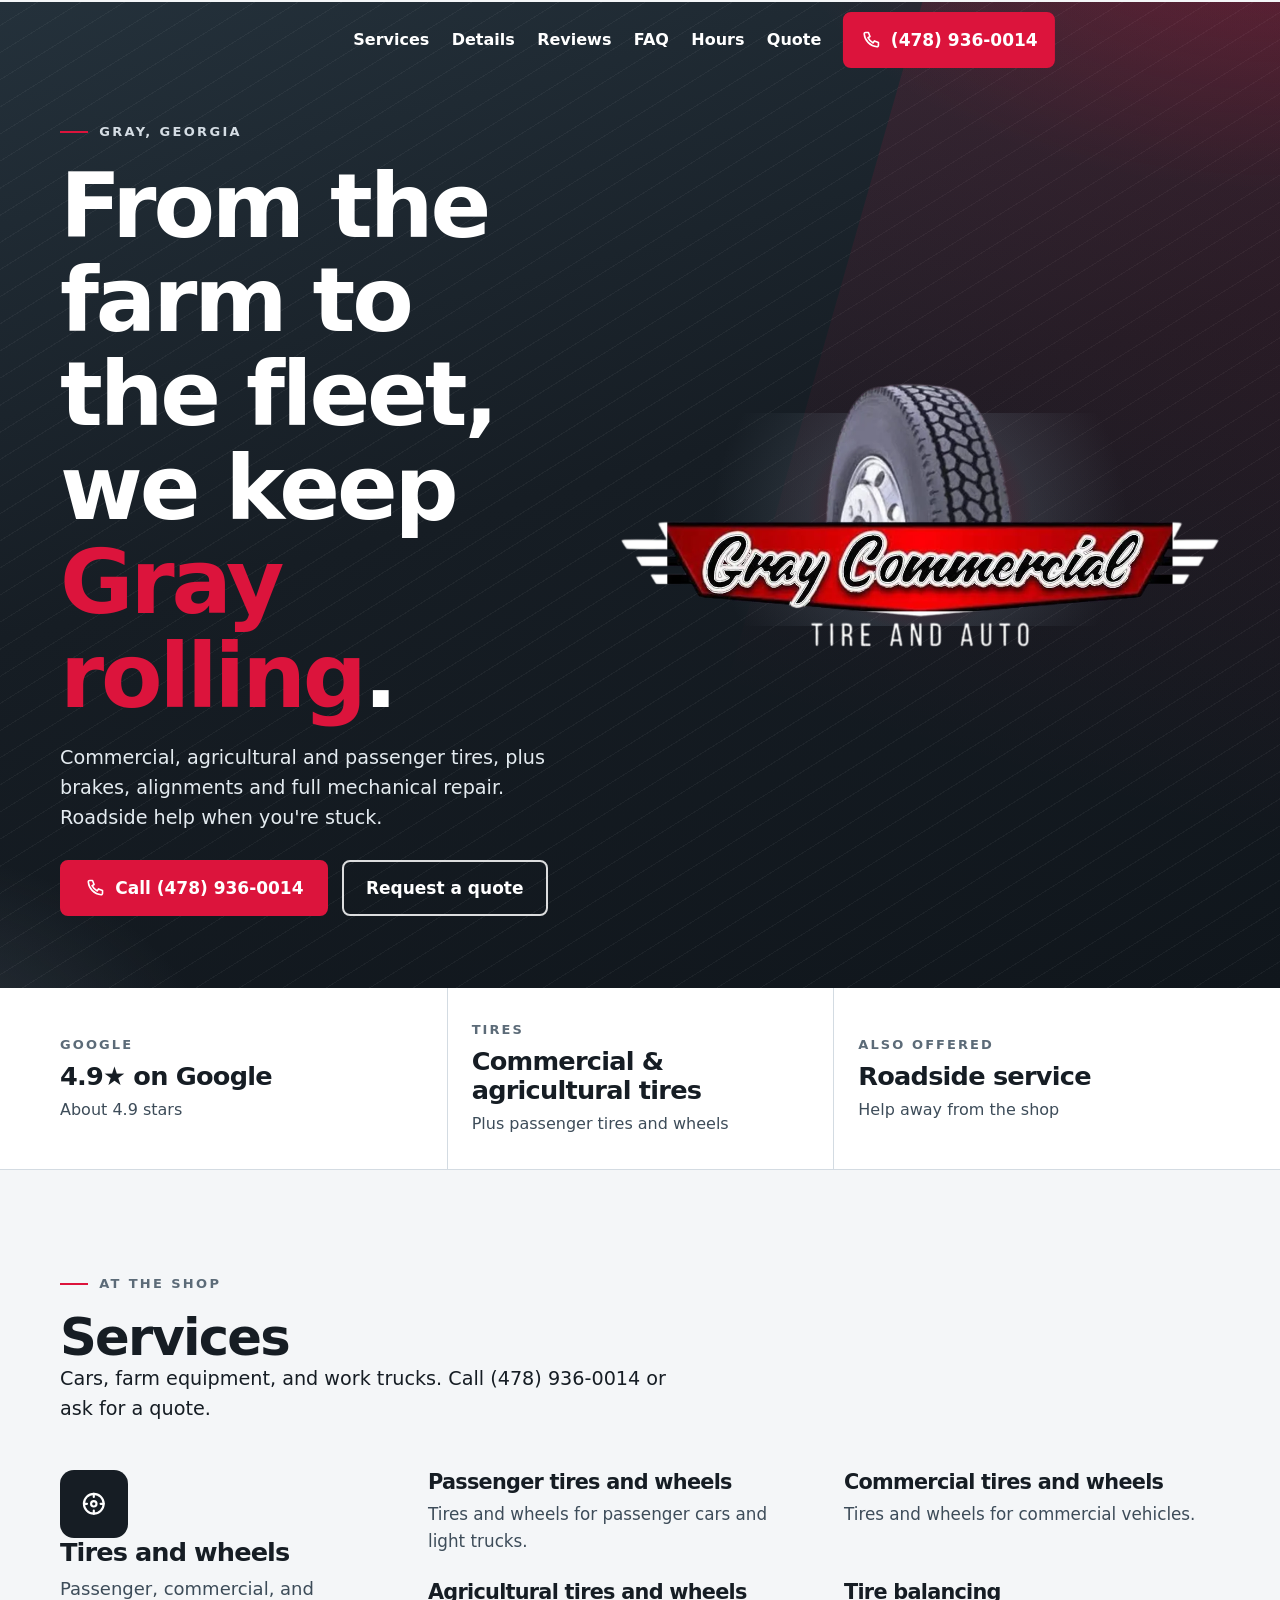
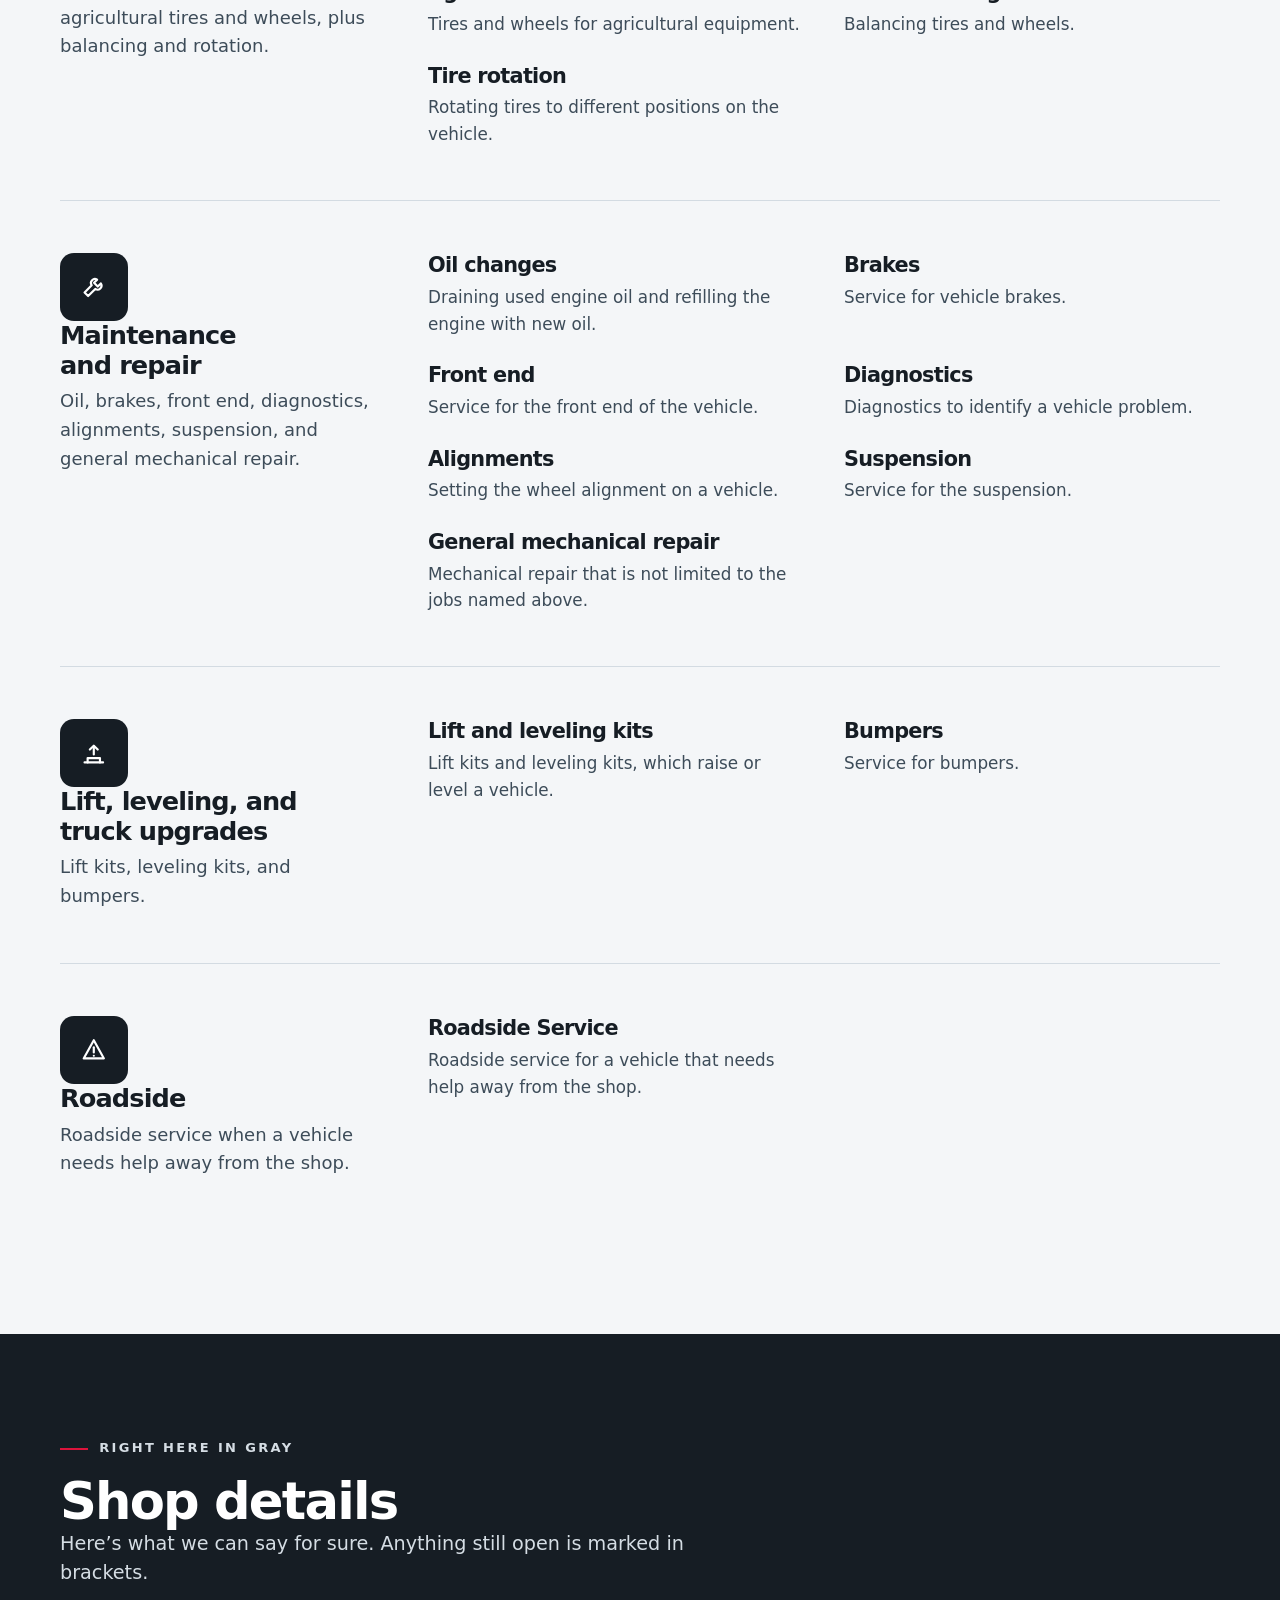
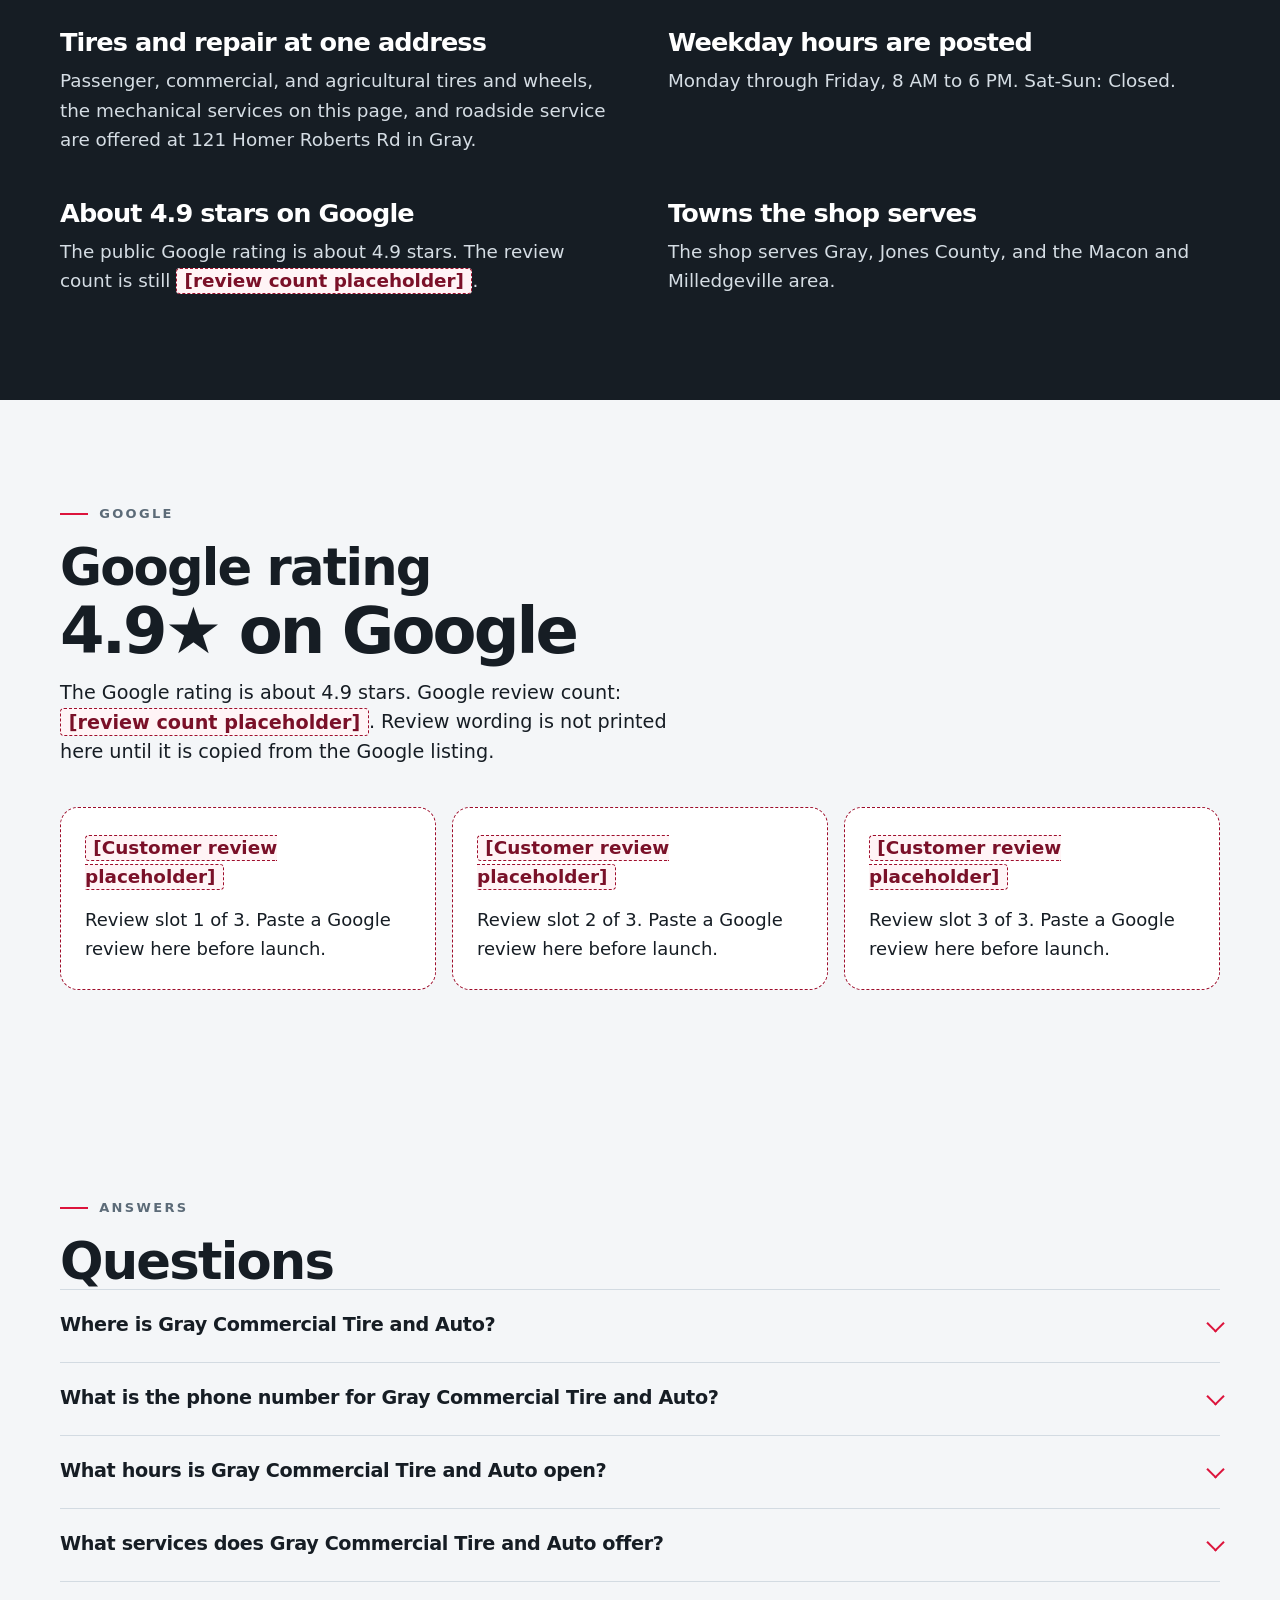
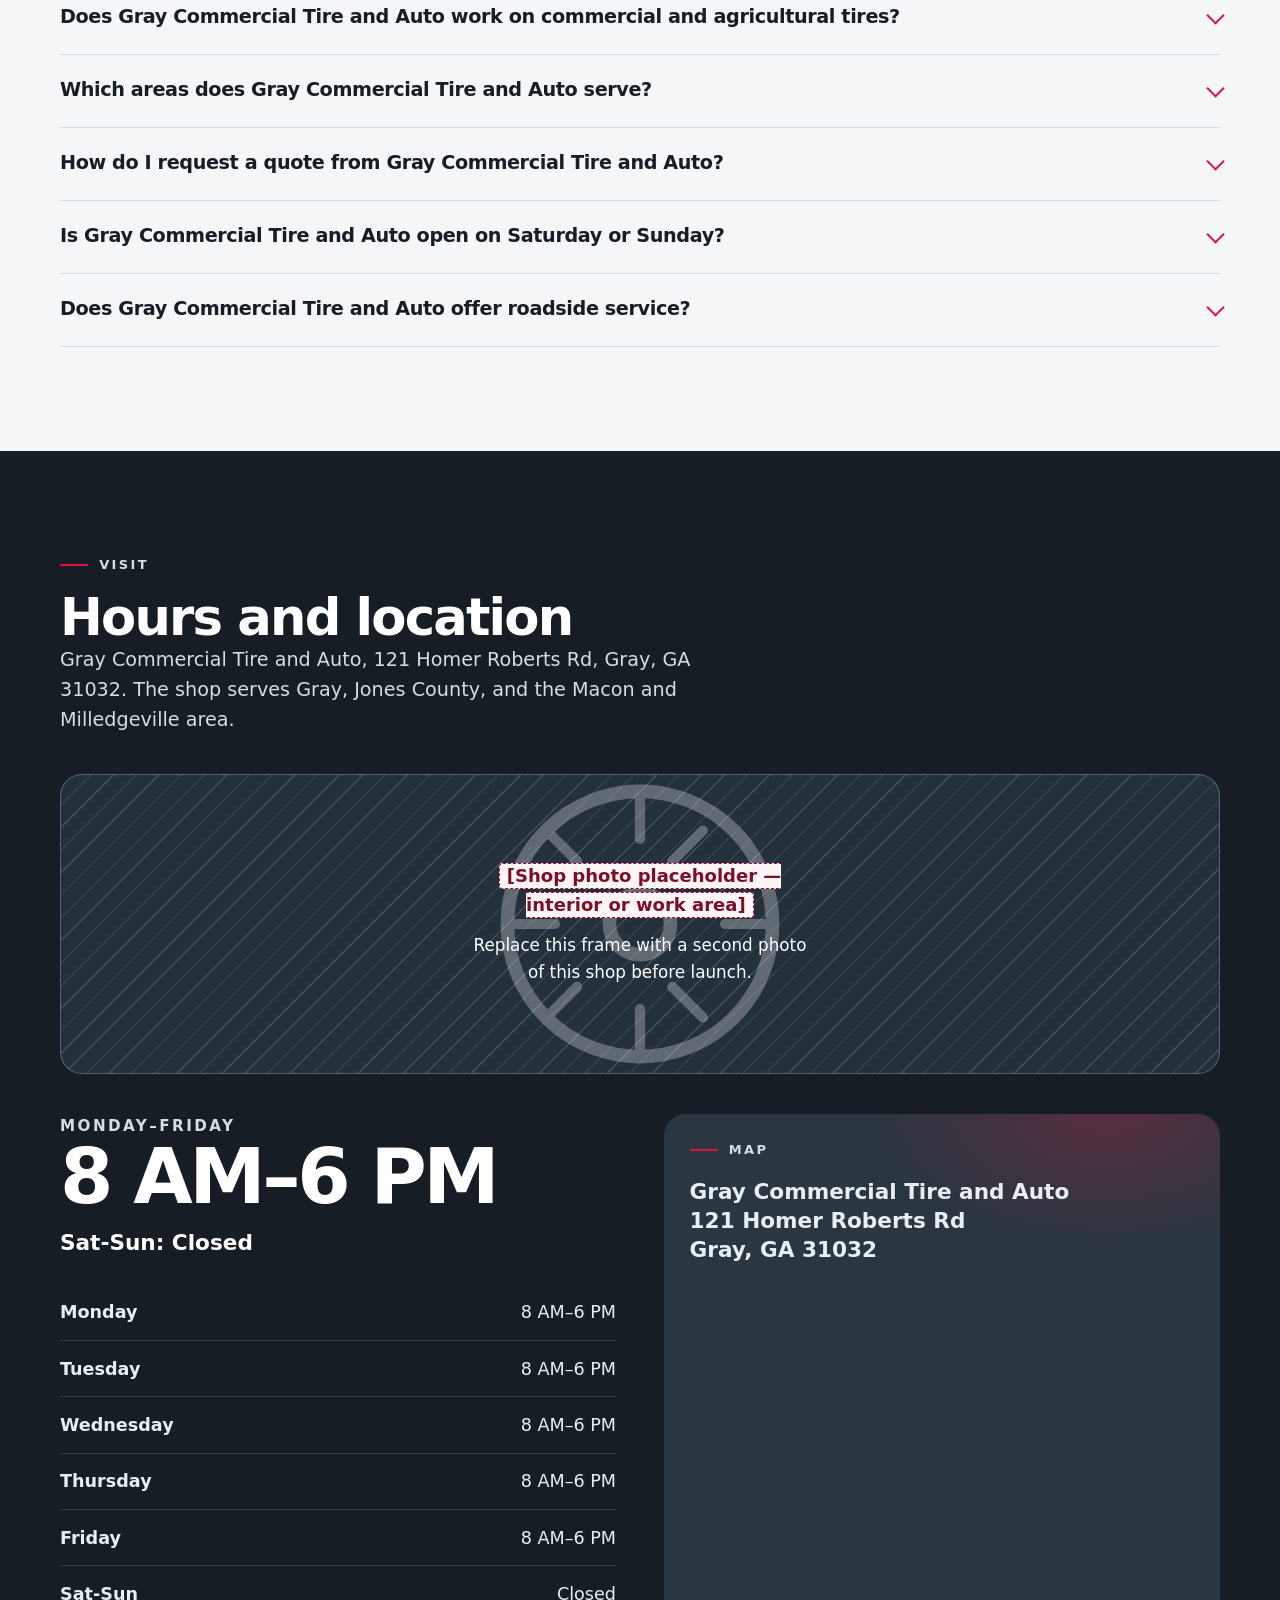
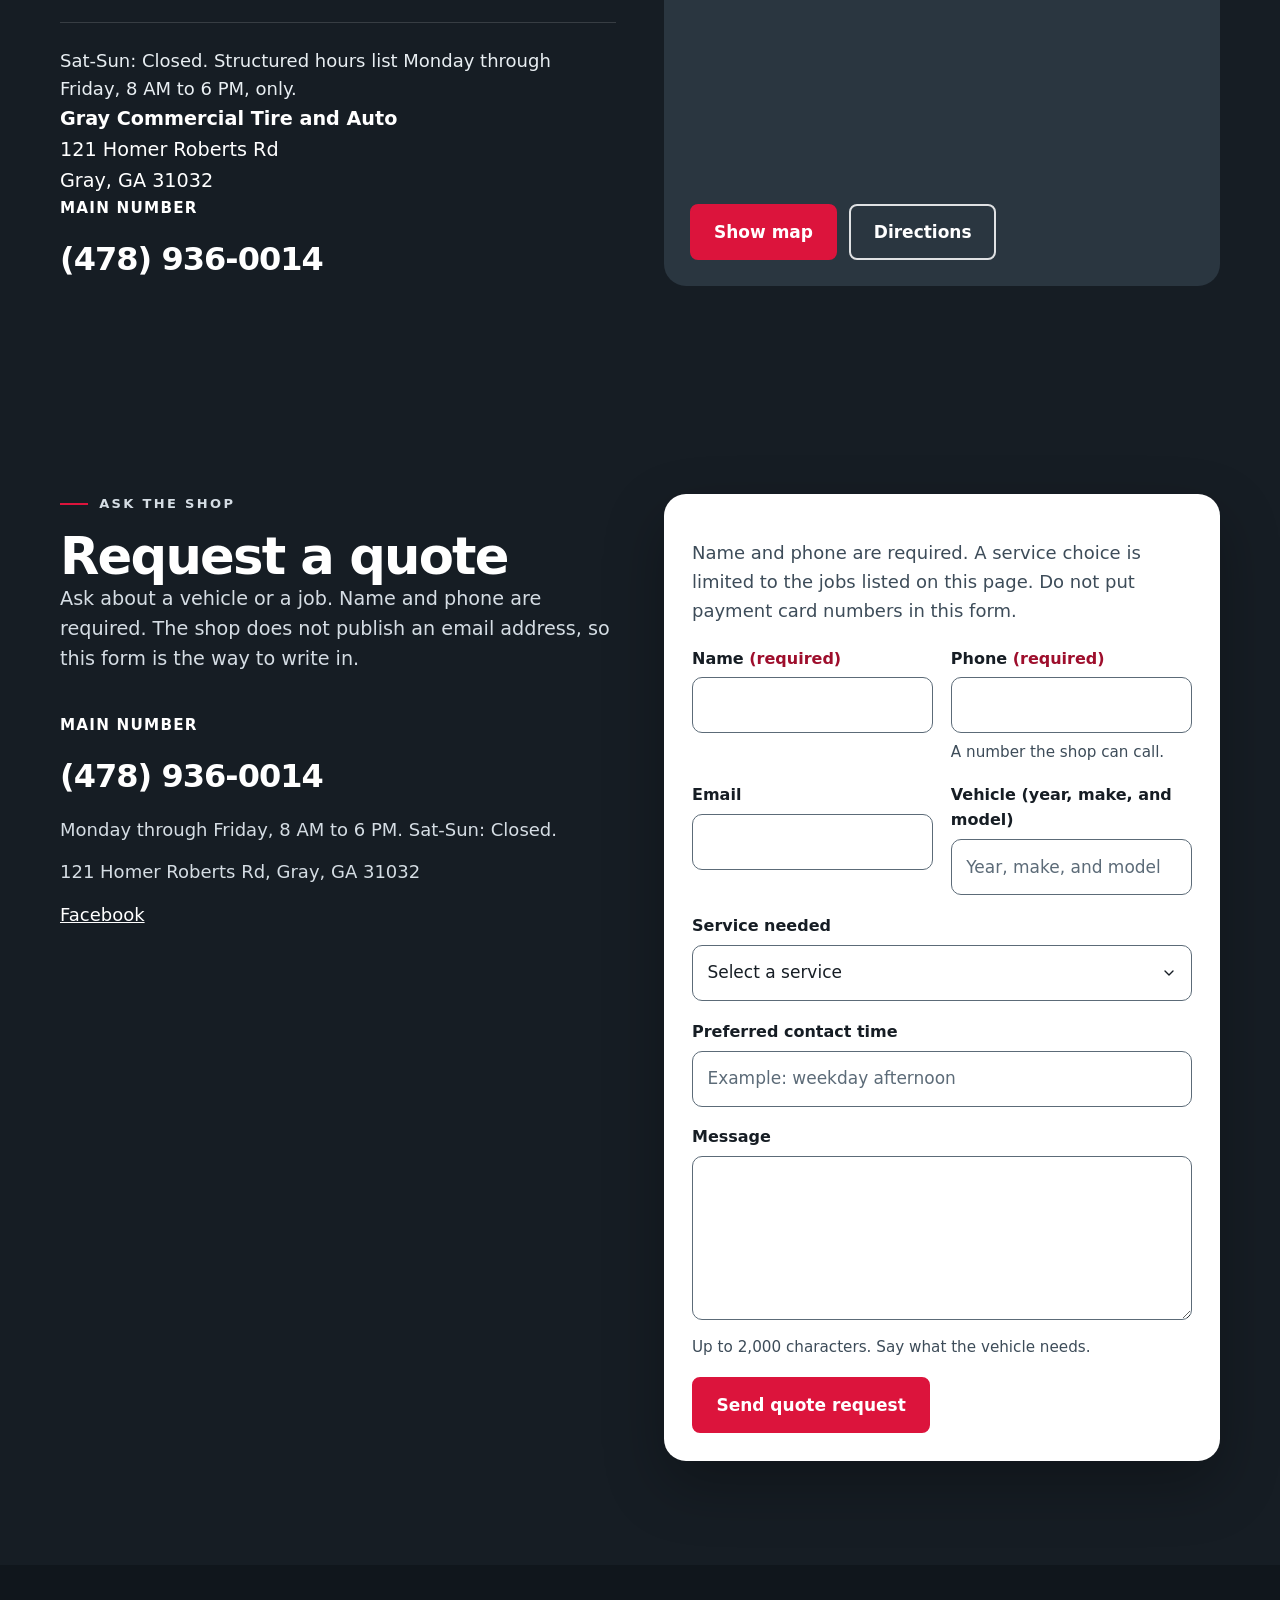
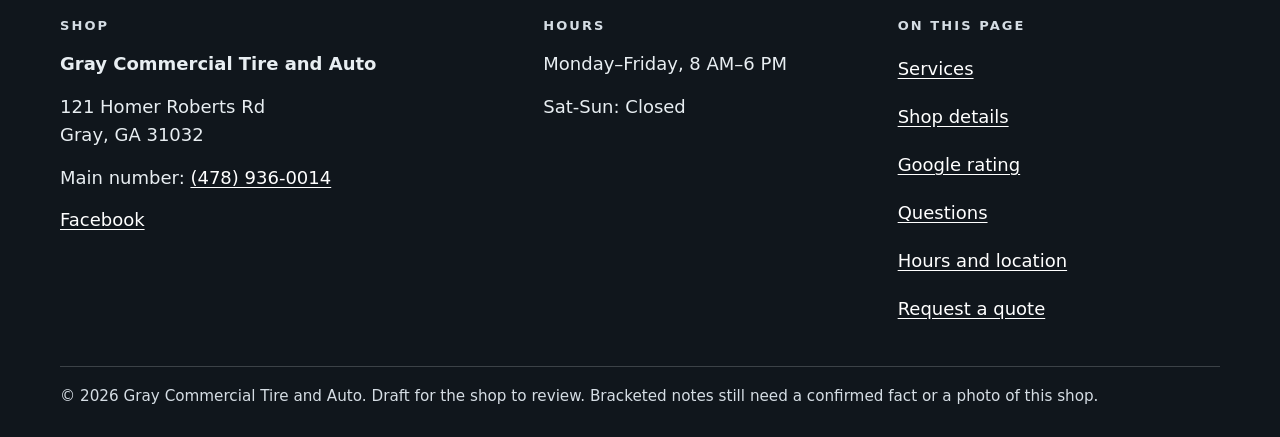
==== commit 338c934d: "Hero copy and mobile logo fix" ====
--- a/index.html
+++ b/index.html
@@ -3,7 +3,7 @@
 <head>
   <meta charset="utf-8">
   <meta name="viewport" content="width=device-width, initial-scale=1">
-  <title>Gray Commercial Tire and Auto | Tires &amp; Repair in Gray, GA</title>
+  <title>Gray Commercial Tire and Auto | Tire &amp; Auto Repair in Gray, GA</title>
   <meta name="description" content="Passenger, commercial, and agricultural tires, brakes, alignments, and mechanical repair at 121 Homer Roberts Rd, Gray, GA. Call (478) 936-0014.">
   <meta name="robots" content="index, follow">
   <meta name="theme-color" content="#24303a">
@@ -13,7 +13,7 @@
   <!-- PLACEHOLDER: production domain is unknown, so canonical and og:url are omitted. Update sitemap.xml and robots.txt when the domain is confirmed. -->
   <!-- PLACEHOLDER: make og:image and the JSON-LD logo URL absolute when the production domain is confirmed. -->
   <meta property="og:site_name" content="Gray Commercial Tire and Auto">
-  <meta property="og:title" content="Gray Commercial Tire and Auto | Tires &amp; Repair in Gray, GA">
+  <meta property="og:title" content="Gray Commercial Tire and Auto | Tire &amp; Auto Repair in Gray, GA">
   <meta property="og:description" content="Passenger, commercial, and agricultural tires, brakes, alignments, and mechanical repair at 121 Homer Roberts Rd, Gray, GA. Call (478) 936-0014.">
   <meta property="og:type" content="website">
   <meta property="og:image" content="img/logo-og.png">
@@ -22,7 +22,7 @@
   <meta property="og:image:alt" content="Gray Commercial Tire and Auto logo">
   <meta property="og:locale" content="en_US">
   <meta name="twitter:card" content="summary">
-  <meta name="twitter:title" content="Gray Commercial Tire and Auto | Tires &amp; Repair in Gray, GA">
+  <meta name="twitter:title" content="Gray Commercial Tire and Auto | Tire &amp; Auto Repair in Gray, GA">
   <meta name="twitter:description" content="Passenger, commercial, and agricultural tires, brakes, alignments, and mechanical repair at 121 Homer Roberts Rd, Gray, GA. Call (478) 936-0014.">
   <link rel="icon" href="img/favicon-32.png" type="image/png" sizes="32x32">
   <link rel="icon" href="img/favicon-192.png" type="image/png" sizes="192x192">
@@ -35,7 +35,7 @@
     "@type": "AutoRepair",
     "name": "Gray Commercial Tire and Auto",
     "logo": "img/logo-og.png",
-    "description": "Gray Commercial Tire and Auto is at 121 Homer Roberts Rd, Gray, GA 31032. The shop works on passenger, commercial, and agricultural tires and wheels, and on mechanical repair that includes oil changes, brakes, front end, diagnostics, diesel DPF/EGR, alignments, lift and leveling kits, bumpers, tire balancing, tire rotation, suspension, general mechanical repair, and roadside service.",
+    "description": "Gray Commercial Tire and Auto is at 121 Homer Roberts Rd, Gray, GA 31032. The shop works on passenger, commercial, and agricultural tires and wheels, and on mechanical repair that includes oil changes, brakes, front end, diagnostics, alignments, lift and leveling kits, bumpers, tire balancing, tire rotation, suspension, general mechanical repair, and roadside service.",
     "telephone": "+1-478-936-0014",
     "address": {
       "@type": "PostalAddress",
@@ -82,7 +82,6 @@
         { "@type": "Offer", "itemOffered": { "@type": "Service", "name": "Brakes", "description": "Service for vehicle brakes." } },
         { "@type": "Offer", "itemOffered": { "@type": "Service", "name": "Front end", "description": "Service for the front end of the vehicle." } },
         { "@type": "Offer", "itemOffered": { "@type": "Service", "name": "Diagnostics", "description": "Diagnostics to identify a vehicle problem." } },
-        { "@type": "Offer", "itemOffered": { "@type": "Service", "name": "Diesel DPF/EGR", "description": "Service for diesel particulate filters (DPF) and exhaust gas recirculation (EGR) systems." } },
         { "@type": "Offer", "itemOffered": { "@type": "Service", "name": "Alignments", "description": "Setting the wheel alignment on a vehicle." } },
         { "@type": "Offer", "itemOffered": { "@type": "Service", "name": "Lift and leveling kits", "description": "Lift kits and leveling kits, which raise or level a vehicle." } },
         { "@type": "Offer", "itemOffered": { "@type": "Service", "name": "Bumpers", "description": "Service for bumpers." } },
@@ -129,7 +128,7 @@
         "name": "What services does Gray Commercial Tire and Auto offer?",
         "acceptedAnswer": {
           "@type": "Answer",
-          "text": "The shop offers passenger, commercial, and agricultural tires and wheels, oil changes, brakes, front end work, diagnostics, diesel DPF/EGR service, alignments, lift and leveling kits, bumpers, tire balancing, tire rotation, suspension service, general mechanical repair, and roadside service."
+          "text": "The shop offers passenger, commercial, and agricultural tires and wheels, oil changes, brakes, front end work, diagnostics, alignments, lift and leveling kits, bumpers, tire balancing, tire rotation, suspension service, general mechanical repair, and roadside service."
         }
       },
       {
@@ -226,8 +225,8 @@
       <div class="wrap hero-grid">
         <div>
           <p class="eyebrow">Gray, Georgia</p>
-          <h1 id="hero-heading">Tire and auto repair in <span class="accent">Gray, Georgia</span></h1>
-          <p class="lead">Passenger, commercial and ag tires, diesel work, and full mechanical repair, plus roadside service when you need it.</p>
+          <h1 id="hero-heading">From the farm to the fleet, we keep <span class="accent">Gray rolling</span>.</h1>
+          <p class="lead">Commercial, agricultural and passenger tires, plus brakes, alignments and full mechanical repair. Roadside help when you're stuck.</p>
           <div class="hero-actions">
             <a class="btn btn-primary" href="tel:+14789360014">
               <svg class="icon" viewBox="0 0 24 24" aria-hidden="true" fill="none" stroke="currentColor" stroke-width="1.75" stroke-linecap="round" stroke-linejoin="round"><path d="M6.2 3.8h3.1L11 8.2 8.8 9.5a12 12 0 0 0 5.7 5.7l1.3-2.2 4.4 1.7v3.1a1.5 1.5 0 0 1-1.6 1.5A15.2 15.2 0 0 1 4.7 5.4 1.5 1.5 0 0 1 6.2 3.8z"/></svg>
@@ -268,9 +267,9 @@
     <section class="section" id="services" aria-labelledby="services-heading">
       <div class="wrap">
         <div class="section-head">
-          <p class="eyebrow">What the shop does</p>
+          <p class="eyebrow">At the shop</p>
           <h2 id="services-heading">Services</h2>
-          <p class="intro">Call (478) 936-0014 or use the quote form to ask about a specific vehicle.</p>
+          <p class="intro">Cars, farm equipment, and work trucks. Call (478) 936-0014 or ask for a quote.</p>
         </div>
         <div class="categories">
           <article class="category">
@@ -305,16 +304,6 @@
           </article>
           <article class="category">
             <div class="cat-copy">
-              <div class="cat-icon" aria-hidden="true"><svg viewBox="0 0 24 24" fill="none" stroke="currentColor" stroke-width="1.75" stroke-linecap="round" stroke-linejoin="round"><rect x="7" y="3" width="10" height="4" rx="1"/><rect x="8" y="7" width="8" height="13" rx="2"/><path d="M10 11h4M10 14.5h4"/></svg></div>
-              <h3>Diesel</h3>
-              <p>Diesel particulate filters and exhaust gas recirculation systems.</p>
-            </div>
-            <div class="service-list">
-              <div class="service"><h4>Diesel DPF/EGR</h4><p>Service for diesel particulate filters (DPF) and exhaust gas recirculation (EGR) systems.</p></div>
-            </div>
-          </article>
-          <article class="category">
-            <div class="cat-copy">
               <div class="cat-icon" aria-hidden="true"><svg viewBox="0 0 24 24" fill="none" stroke="currentColor" stroke-width="1.75" stroke-linecap="round" stroke-linejoin="round"><path d="M4.5 19h15"/><path d="M7 19v-3.5h10V19"/><path d="M12 12.5V6"/><path d="M8.8 8.6 12 5.4l3.2 3.2"/></svg></div>
               <h3>Lift, leveling, and truck upgrades</h3>
               <p>Lift kits, leveling kits, and bumpers.</p>
@@ -340,9 +329,9 @@
 
     <section class="section section-dark" id="details" aria-labelledby="details-heading">
       <div class="wrap">
-        <p class="eyebrow">On the record</p>
+        <p class="eyebrow">Right here in Gray</p>
         <h2 id="details-heading">Shop details</h2>
-        <p class="intro">What this page can say for certain about Gray Commercial Tire and Auto. Anything still open is marked in brackets.</p>
+        <p class="intro">Here’s what we can say for sure. Anything still open is marked in brackets.</p>
         <div class="detail-grid">
           <div class="detail">
             <h3>Tires and repair at one address</h3>
@@ -406,7 +395,7 @@
           </details>
           <details class="faq">
             <summary><span class="faq-q">What services does Gray Commercial Tire and Auto offer?</span></summary>
-            <div class="faq-panel"><p class="faq-a">The shop offers passenger, commercial, and agricultural tires and wheels, oil changes, brakes, front end work, diagnostics, diesel DPF/EGR service, alignments, lift and leveling kits, bumpers, tire balancing, tire rotation, suspension service, general mechanical repair, and roadside service.</p></div>
+            <div class="faq-panel"><p class="faq-a">The shop offers passenger, commercial, and agricultural tires and wheels, oil changes, brakes, front end work, diagnostics, alignments, lift and leveling kits, bumpers, tire balancing, tire rotation, suspension service, general mechanical repair, and roadside service.</p></div>
           </details>
           <details class="faq">
             <summary><span class="faq-q">Does Gray Commercial Tire and Auto work on commercial and agricultural tires?</span></summary>
@@ -494,7 +483,7 @@
       <div class="wrap">
         <div class="contact-layout">
           <div class="contact-copy">
-            <p class="eyebrow">Write the shop</p>
+            <p class="eyebrow">Ask the shop</p>
             <h2 id="contact-heading">Request a quote</h2>
             <p class="intro">Ask about a vehicle or a job. Name and phone are required. The shop does not publish an email address, so this form is the way to write in.</p>
             <p class="fine">Main number</p>
@@ -540,7 +529,6 @@
                   <option>Brakes</option>
                   <option>Front end</option>
                   <option>Diagnostics</option>
-                  <option>Diesel DPF/EGR</option>
                   <option>Alignments</option>
                   <option>Lift and leveling kits</option>
                   <option>Bumpers</option>
--- a/css/styles.css
+++ b/css/styles.css
@@ -356,9 +356,9 @@
   overflow: hidden;
   min-height: 100svh;
   display: flex;
-  align-items: center;
+  align-items: flex-start;
   margin-top: calc(var(--header-height) * -1);
-  padding: calc(3.25rem + var(--header-height)) 0 4rem;
+  padding: calc(1.35rem + var(--header-height)) 0 3.5rem;
   background:
     radial-gradient(900px 520px at 100% -10%, rgba(220, 20, 60, 0.28), transparent 55%),
     radial-gradient(700px 480px at -10% 110%, rgba(122, 138, 153, 0.28), transparent 50%),
@@ -463,7 +463,8 @@
 
 .hero-logo img {
   position: relative;
-  width: min(100%, 460px);
+  width: 78vw;
+  max-width: 100%;
   height: auto;
 }
 
@@ -890,7 +891,10 @@
   }
   .site-nav a { padding: 0 0.65rem; font-size: 1rem; }
   .section { padding: 6.5rem 0; }
-  .hero { padding: calc(3rem + var(--header-height)) 0 4rem; }
+  .hero {
+    align-items: center;
+    padding: calc(2.5rem + var(--header-height)) 0 4.5rem;
+  }
   .hero-grid {
     grid-template-columns: 0.92fr 1.08fr;
     gap: 3rem;
@@ -899,7 +903,7 @@
     order: 0;
     min-height: 0;
   }
-  .hero-logo img { width: min(100%, 620px); }
+  .hero-logo img { width: min(100%, 620px); max-width: none; }
   .category {
     grid-template-columns: minmax(240px, 320px) 1fr;
     gap: 3rem;
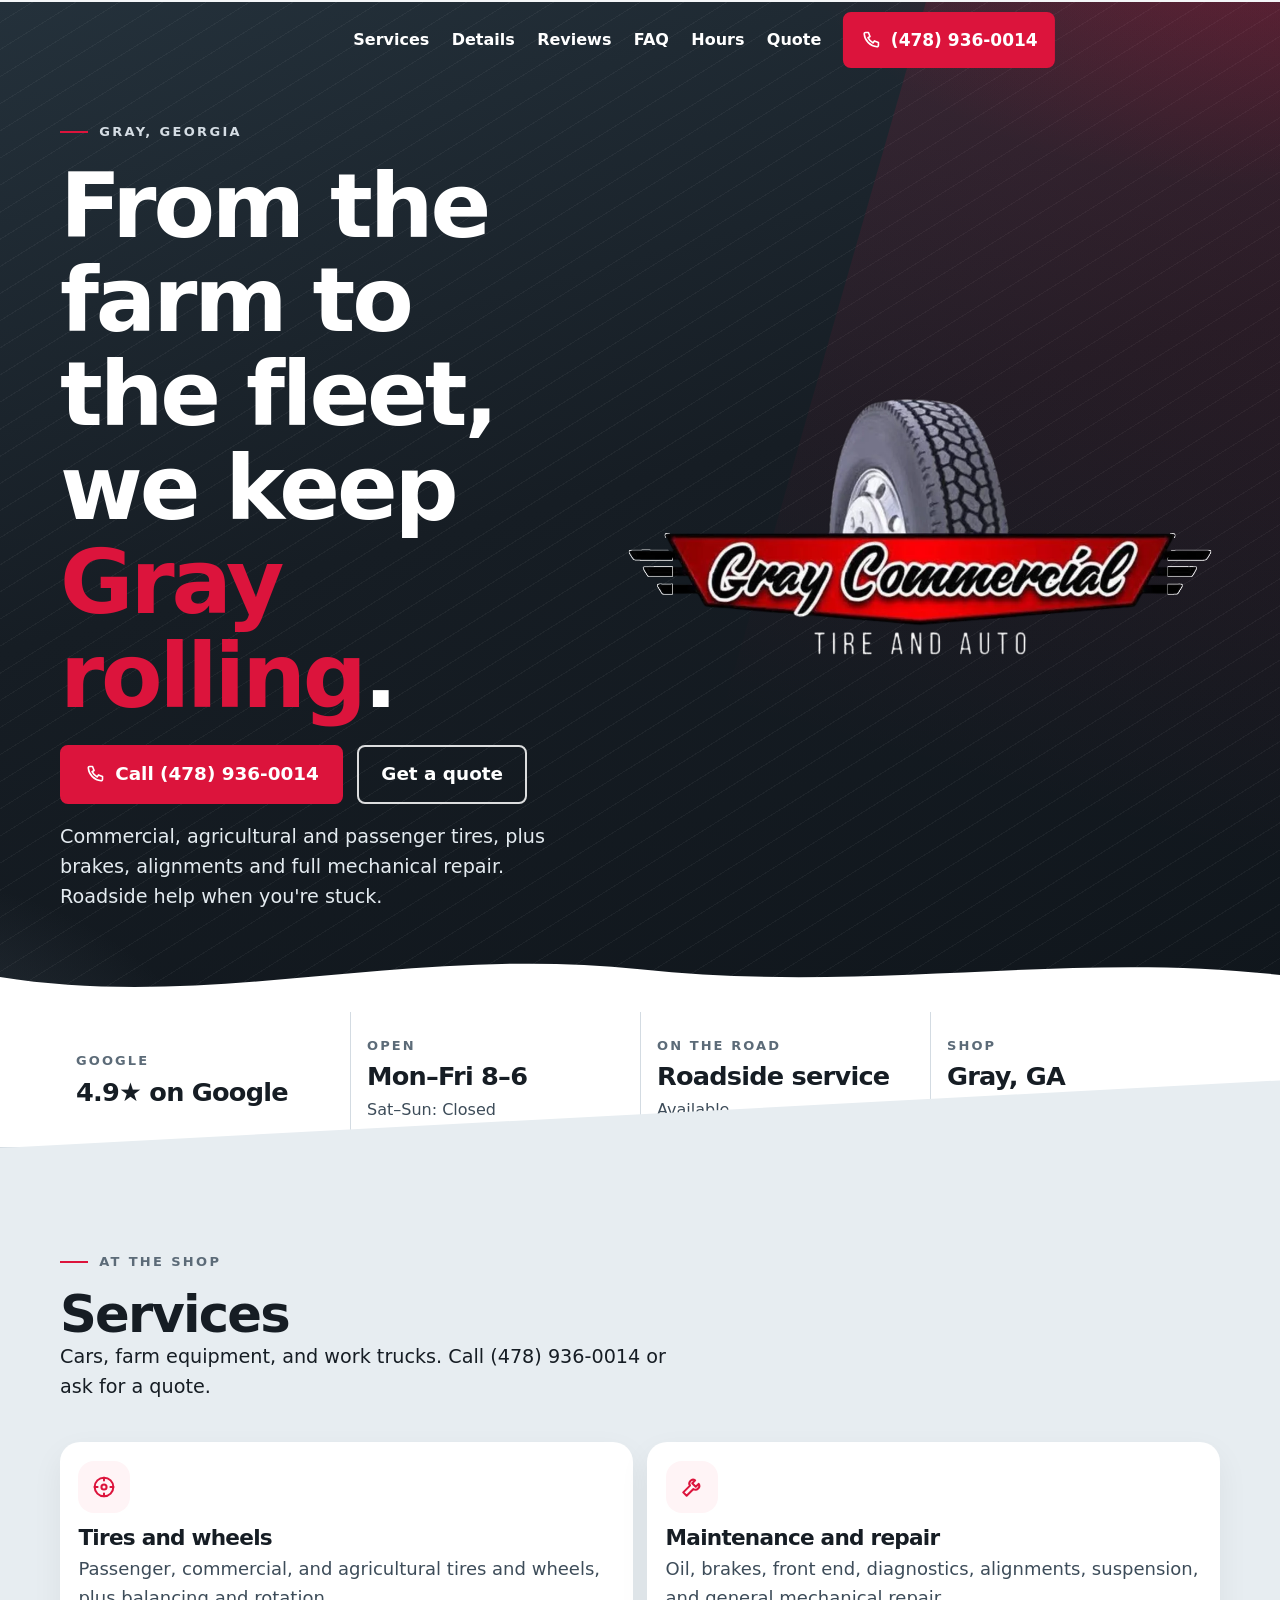
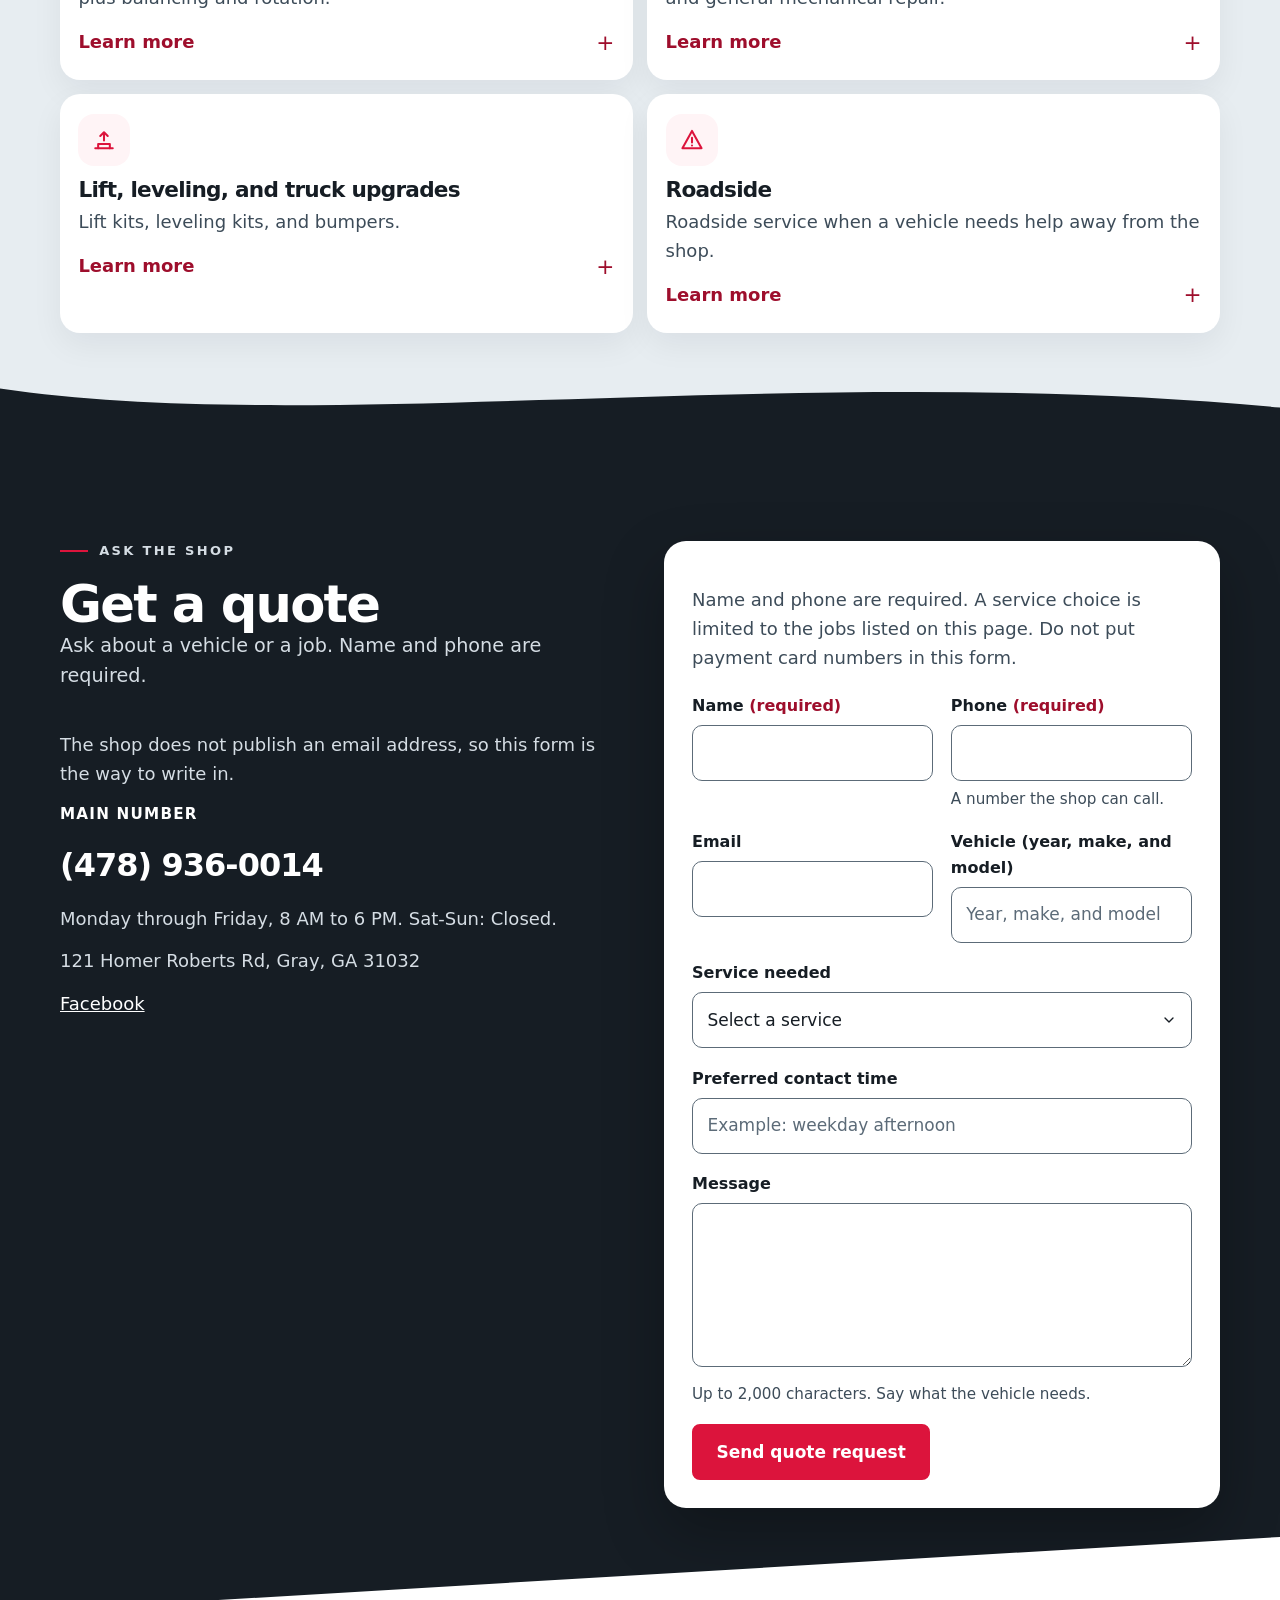
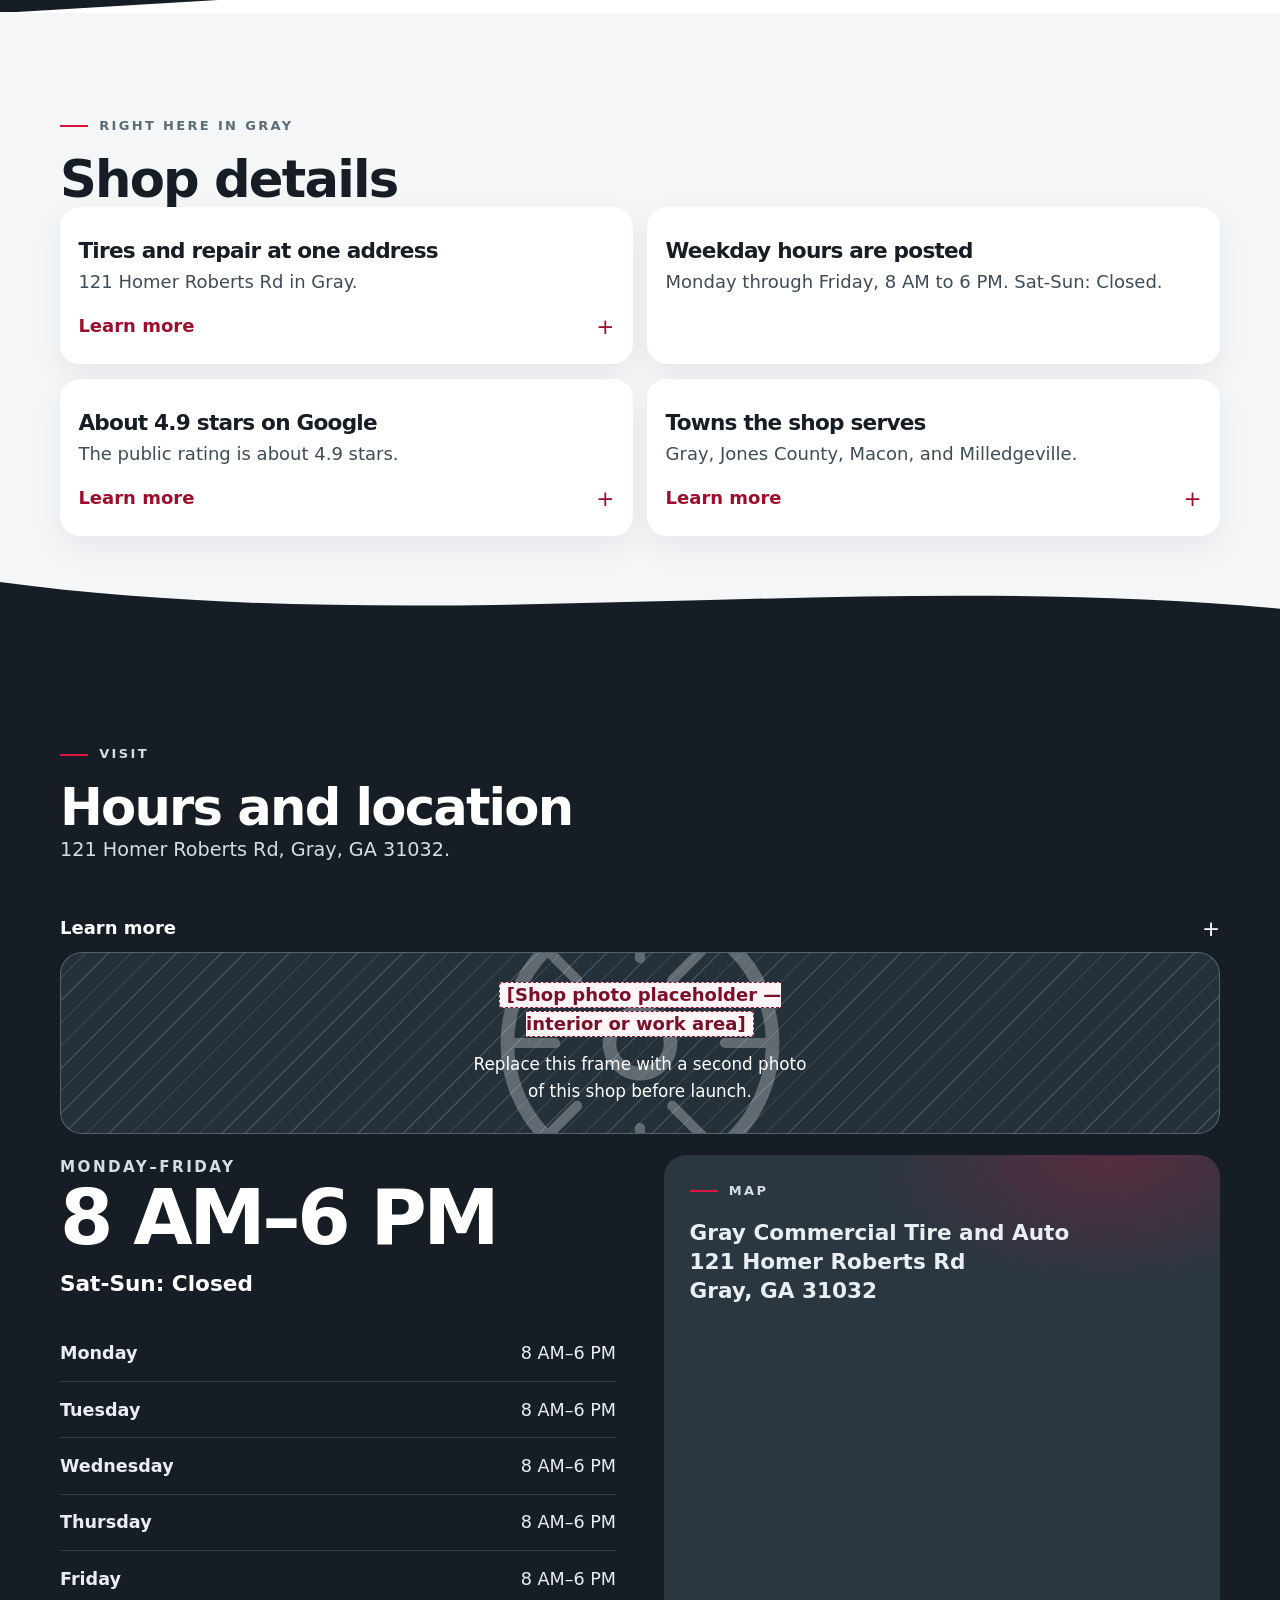
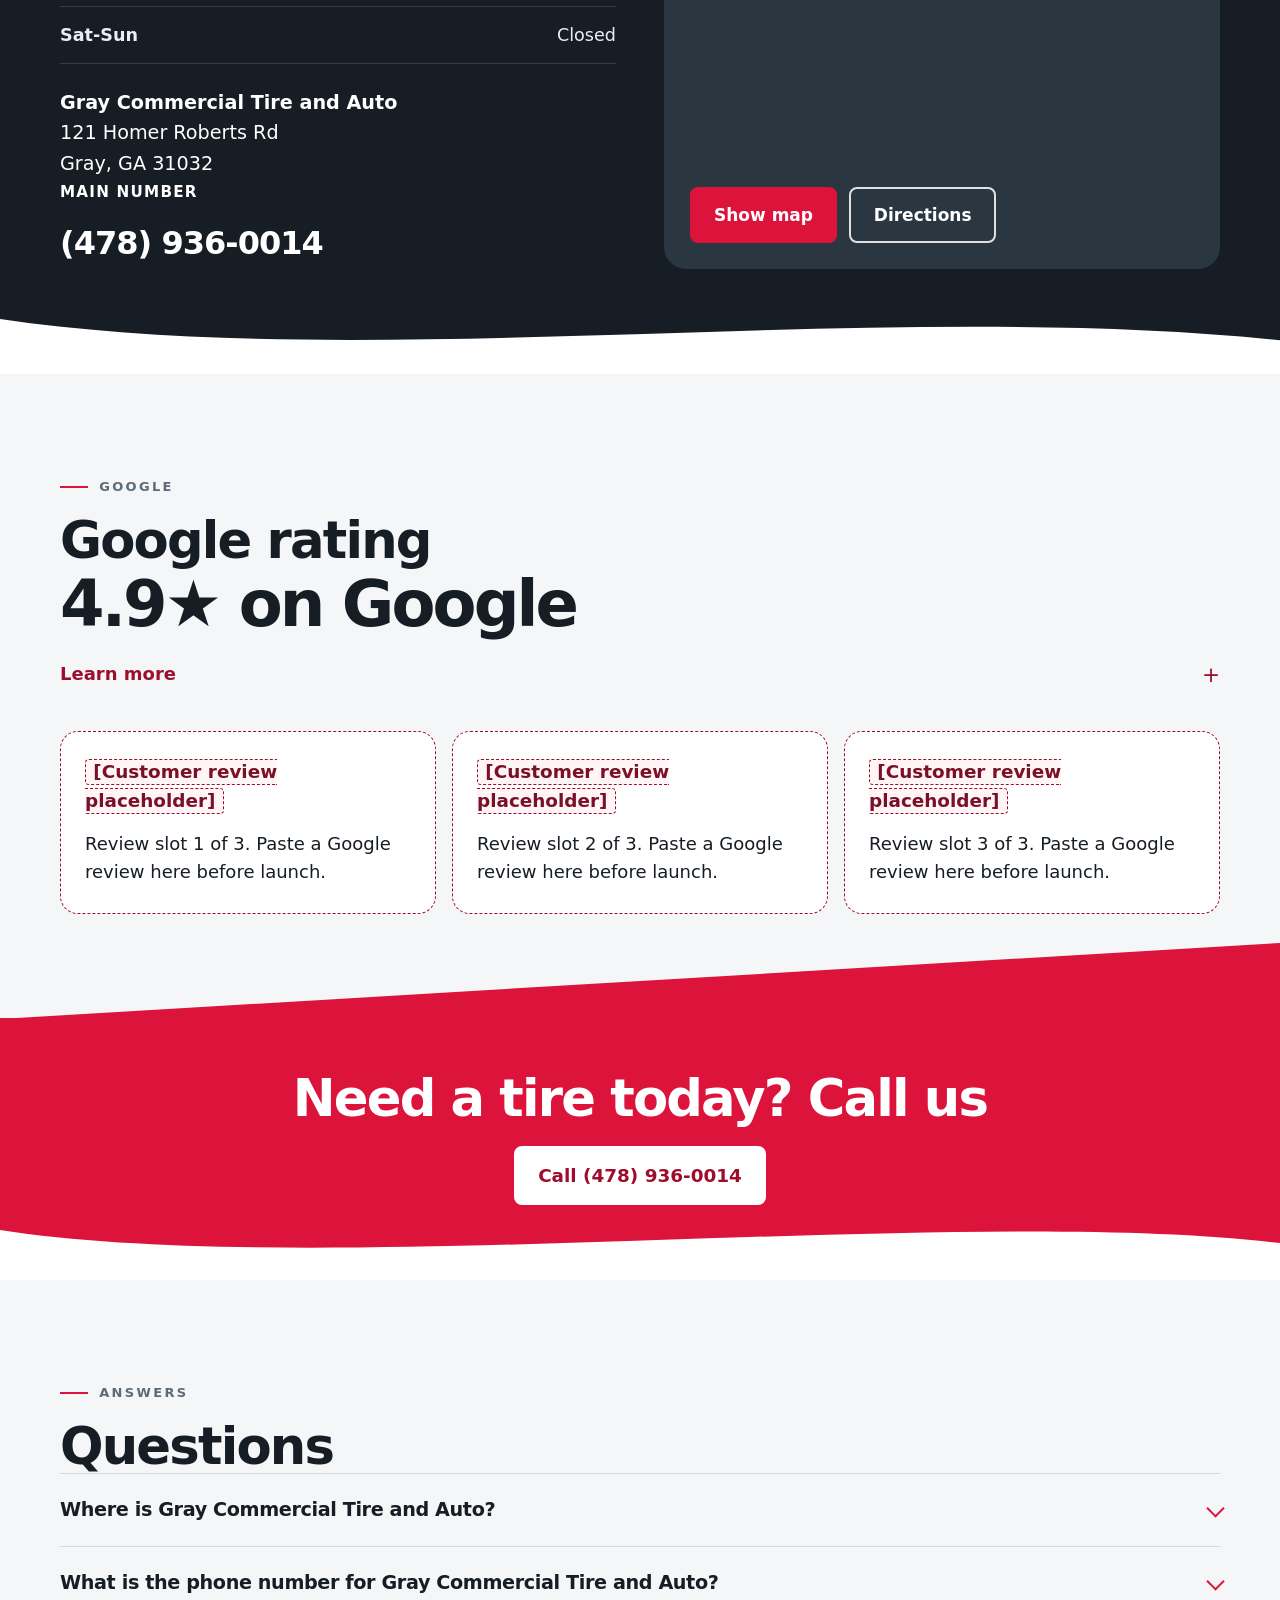
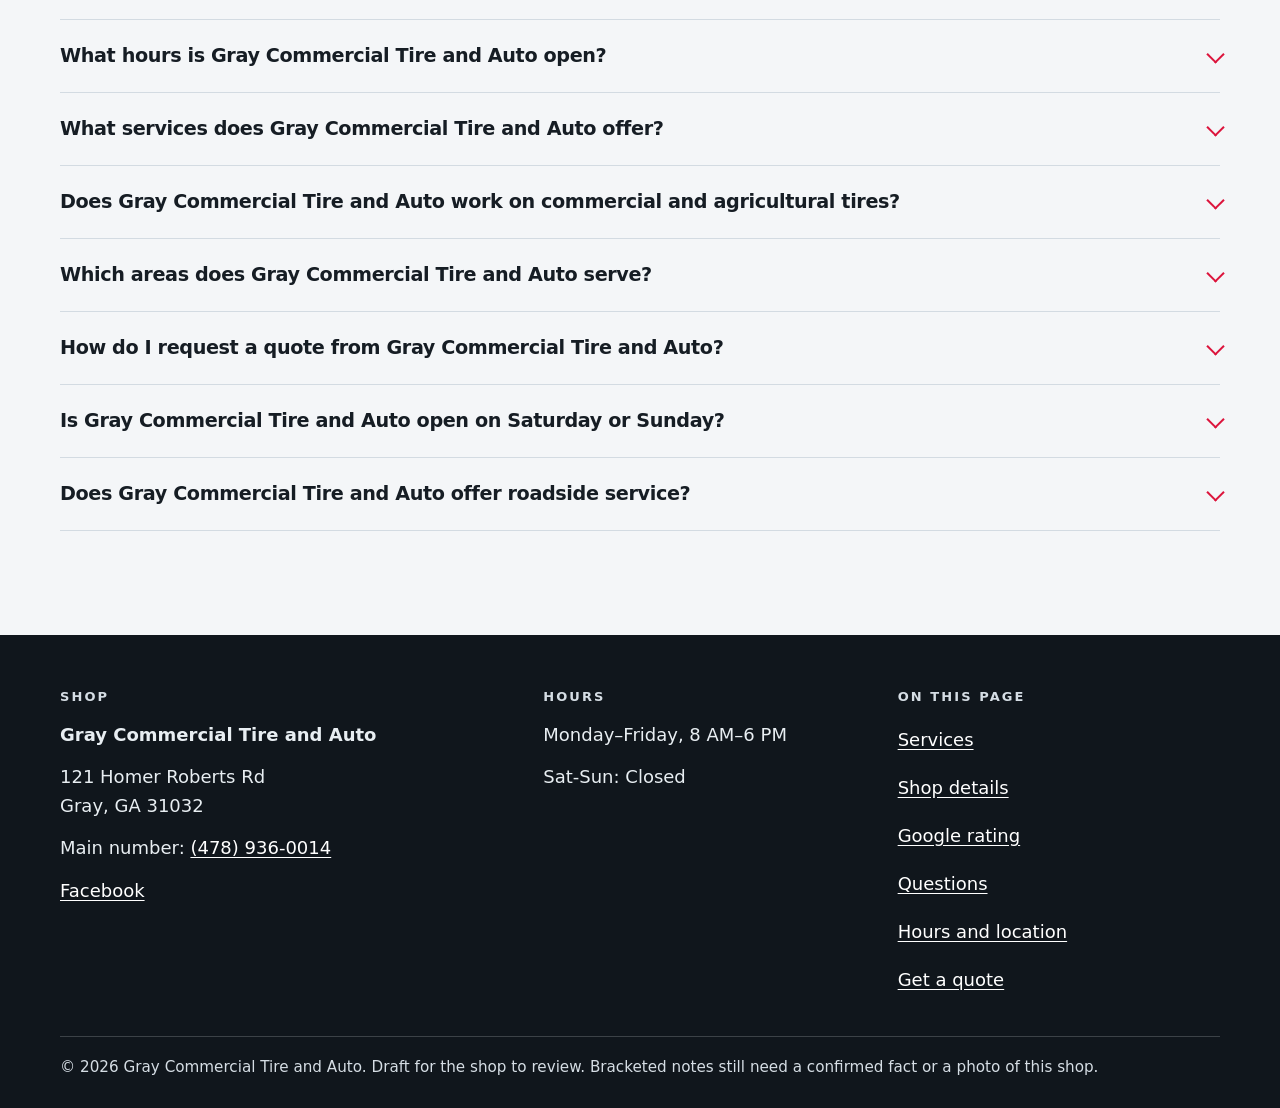
==== commit 95b45b4f: "Lead-gen redesign Turn the page into a mobile lead-gen layout: call and quote actions under the head" ====
--- a/index.html
+++ b/index.html
@@ -209,6 +209,7 @@
   </header>
   <script>
     (function () {
+      document.documentElement.classList.add("js");
       var header = document.getElementById("site-header");
       if (!header || !document.body.dataset.hero || window.scrollY > 8) return;
       header.classList.remove("is-solid", "has-logo");
@@ -221,19 +222,19 @@
   </script>
 
   <main id="content">
-    <section class="hero" aria-labelledby="hero-heading">
+    <section class="hero band" aria-labelledby="hero-heading">
       <div class="wrap hero-grid">
-        <div>
+        <div class="hero-copy">
           <p class="eyebrow">Gray, Georgia</p>
           <h1 id="hero-heading">From the farm to the fleet, we keep <span class="accent">Gray rolling</span>.</h1>
-          <p class="lead">Commercial, agricultural and passenger tires, plus brakes, alignments and full mechanical repair. Roadside help when you're stuck.</p>
           <div class="hero-actions">
             <a class="btn btn-primary" href="tel:+14789360014">
               <svg class="icon" viewBox="0 0 24 24" aria-hidden="true" fill="none" stroke="currentColor" stroke-width="1.75" stroke-linecap="round" stroke-linejoin="round"><path d="M6.2 3.8h3.1L11 8.2 8.8 9.5a12 12 0 0 0 5.7 5.7l1.3-2.2 4.4 1.7v3.1a1.5 1.5 0 0 1-1.6 1.5A15.2 15.2 0 0 1 4.7 5.4 1.5 1.5 0 0 1 6.2 3.8z"/></svg>
               Call (478) 936-0014
             </a>
-            <a class="btn btn-ghost" href="#contact">Request a quote</a>
-          </div>
+            <a class="btn btn-ghost" href="#contact">Get a quote</a>
+          </div>
+          <p class="lead">Commercial, agricultural and passenger tires, plus brakes, alignments and full mechanical repair. Roadside help when you're stuck.</p>
         </div>
         <div class="hero-logo" id="hero-logo">
           <picture>
@@ -242,57 +243,61 @@
           </picture>
         </div>
       </div>
-    </section>
-
-    <section class="trust" aria-label="Shop at a glance">
+      <div class="shape" aria-hidden="true"><svg viewBox="0 0 1440 80" preserveAspectRatio="none"><path fill="#ffffff" d="M0,42 C240,78 460,8 720,34 C980,60 1200,14 1440,40 L1440,80 L0,80 Z"/></svg></div>
+    </section>
+
+    <section class="trust band" aria-label="Shop at a glance">
       <div class="wrap trust-grid">
         <a href="#reviews">
           <span class="trust-kicker">Google</span>
           <span class="trust-value">4.9★ on Google</span>
-          <span class="trust-note">About 4.9 stars</span>
+        </a>
+        <a href="#hours">
+          <span class="trust-kicker">Open</span>
+          <span class="trust-value">Mon–Fri 8–6</span>
+          <span class="trust-note">Sat–Sun: Closed</span>
         </a>
         <a href="#services">
-          <span class="trust-kicker">Tires</span>
-          <span class="trust-value">Commercial &amp; agricultural tires</span>
-          <span class="trust-note">Plus passenger tires and wheels</span>
+          <span class="trust-kicker">On the road</span>
+          <span class="trust-value">Roadside service</span>
+          <span class="trust-note">Available</span>
         </a>
-        <a href="#services">
-          <span class="trust-kicker">Also offered</span>
-          <span class="trust-value">Roadside service</span>
-          <span class="trust-note">Help away from the shop</span>
+        <a href="#hours">
+          <span class="trust-kicker">Shop</span>
+          <span class="trust-value">Gray, GA</span>
+          <span class="trust-note">121 Homer Roberts Rd</span>
         </a>
       </div>
-    </section>
-
-    <section class="section" id="services" aria-labelledby="services-heading">
+      <div class="shape" aria-hidden="true"><svg viewBox="0 0 1440 72" preserveAspectRatio="none"><path fill="#e7edf1" d="M0,72 L1440,8 L1440,72 Z"/></svg></div>
+    </section>
+
+    <section class="section section-mist band reveal" id="services" aria-labelledby="services-heading">
       <div class="wrap">
         <div class="section-head">
           <p class="eyebrow">At the shop</p>
           <h2 id="services-heading">Services</h2>
           <p class="intro">Cars, farm equipment, and work trucks. Call (478) 936-0014 or ask for a quote.</p>
         </div>
-        <div class="categories">
-          <article class="category">
-            <div class="cat-copy">
-              <div class="cat-icon" aria-hidden="true"><svg viewBox="0 0 24 24" fill="none" stroke="currentColor" stroke-width="1.75" stroke-linecap="round" stroke-linejoin="round"><circle cx="12" cy="12" r="8"/><circle cx="12" cy="12" r="2.2"/><path d="M12 4v2.5M12 17.5V20M4 12h2.5M17.5 12H20"/></svg></div>
-              <h3>Tires and wheels</h3>
-              <p>Passenger, commercial, and agricultural tires and wheels, plus balancing and rotation.</p>
-            </div>
-            <div class="service-list">
+        <div class="offer-grid">
+          <article class="offer">
+            <div class="offer-icon" aria-hidden="true"><svg viewBox="0 0 24 24" fill="none" stroke="currentColor" stroke-width="1.75" stroke-linecap="round" stroke-linejoin="round"><circle cx="12" cy="12" r="8"/><circle cx="12" cy="12" r="2.2"/><path d="M12 4v2.5M12 17.5V20M4 12h2.5M17.5 12H20"/></svg></div>
+            <h3>Tires and wheels</h3>
+            <p>Passenger, commercial, and agricultural tires and wheels, plus balancing and rotation.</p>
+            <details class="more">
+              <summary>Learn more</summary>
               <div class="service"><h4>Passenger tires and wheels</h4><p>Tires and wheels for passenger cars and light trucks.</p></div>
               <div class="service"><h4>Commercial tires and wheels</h4><p>Tires and wheels for commercial vehicles.</p></div>
               <div class="service"><h4>Agricultural tires and wheels</h4><p>Tires and wheels for agricultural equipment.</p></div>
               <div class="service"><h4>Tire balancing</h4><p>Balancing tires and wheels.</p></div>
               <div class="service"><h4>Tire rotation</h4><p>Rotating tires to different positions on the vehicle.</p></div>
-            </div>
-          </article>
-          <article class="category">
-            <div class="cat-copy">
-              <div class="cat-icon" aria-hidden="true"><svg viewBox="0 0 24 24" fill="none" stroke="currentColor" stroke-width="1.75" stroke-linecap="round" stroke-linejoin="round"><path d="M14.7 6.3a3.2 3.2 0 0 0-4.4 4.5L4.5 16.6 7.4 19.5l5.8-5.8a3.2 3.2 0 0 0 4.5-4.4L15.2 11.8 12.2 8.8l2.5-2.5z"/></svg></div>
-              <h3>Maintenance and repair</h3>
-              <p>Oil, brakes, front end, diagnostics, alignments, suspension, and general mechanical repair.</p>
-            </div>
-            <div class="service-list">
+            </details>
+          </article>
+          <article class="offer">
+            <div class="offer-icon" aria-hidden="true"><svg viewBox="0 0 24 24" fill="none" stroke="currentColor" stroke-width="1.75" stroke-linecap="round" stroke-linejoin="round"><path d="M14.7 6.3a3.2 3.2 0 0 0-4.4 4.5L4.5 16.6 7.4 19.5l5.8-5.8a3.2 3.2 0 0 0 4.5-4.4L15.2 11.8 12.2 8.8l2.5-2.5z"/></svg></div>
+            <h3>Maintenance and repair</h3>
+            <p>Oil, brakes, front end, diagnostics, alignments, suspension, and general mechanical repair.</p>
+            <details class="more">
+              <summary>Learn more</summary>
               <div class="service"><h4>Oil changes</h4><p>Draining used engine oil and refilling the engine with new oil.</p></div>
               <div class="service"><h4>Brakes</h4><p>Service for vehicle brakes.</p></div>
               <div class="service"><h4>Front end</h4><p>Service for the front end of the vehicle.</p></div>
@@ -300,199 +305,47 @@
               <div class="service"><h4>Alignments</h4><p>Setting the wheel alignment on a vehicle.</p></div>
               <div class="service"><h4>Suspension</h4><p>Service for the suspension.</p></div>
               <div class="service"><h4>General mechanical repair</h4><p>Mechanical repair that is not limited to the jobs named above.</p></div>
-            </div>
-          </article>
-          <article class="category">
-            <div class="cat-copy">
-              <div class="cat-icon" aria-hidden="true"><svg viewBox="0 0 24 24" fill="none" stroke="currentColor" stroke-width="1.75" stroke-linecap="round" stroke-linejoin="round"><path d="M4.5 19h15"/><path d="M7 19v-3.5h10V19"/><path d="M12 12.5V6"/><path d="M8.8 8.6 12 5.4l3.2 3.2"/></svg></div>
-              <h3>Lift, leveling, and truck upgrades</h3>
-              <p>Lift kits, leveling kits, and bumpers.</p>
-            </div>
-            <div class="service-list">
+            </details>
+          </article>
+          <article class="offer">
+            <div class="offer-icon" aria-hidden="true"><svg viewBox="0 0 24 24" fill="none" stroke="currentColor" stroke-width="1.75" stroke-linecap="round" stroke-linejoin="round"><path d="M4.5 19h15"/><path d="M7 19v-3.5h10V19"/><path d="M12 12.5V6"/><path d="M8.8 8.6 12 5.4l3.2 3.2"/></svg></div>
+            <h3>Lift, leveling, and truck upgrades</h3>
+            <p>Lift kits, leveling kits, and bumpers.</p>
+            <details class="more">
+              <summary>Learn more</summary>
               <div class="service"><h4>Lift and leveling kits</h4><p>Lift kits and leveling kits, which raise or level a vehicle.</p></div>
               <div class="service"><h4>Bumpers</h4><p>Service for bumpers.</p></div>
-            </div>
-          </article>
-          <article class="category">
-            <div class="cat-copy">
-              <div class="cat-icon" aria-hidden="true"><svg viewBox="0 0 24 24" fill="none" stroke="currentColor" stroke-width="1.75" stroke-linecap="round" stroke-linejoin="round"><path d="M12 4.2 20.2 19H3.8L12 4.2z"/><path d="M12 10v4.2"/><path d="M12 16.8h.01"/></svg></div>
-              <h3>Roadside</h3>
-              <p>Roadside service when a vehicle needs help away from the shop.</p>
-            </div>
-            <div class="service-list">
+            </details>
+          </article>
+          <article class="offer">
+            <div class="offer-icon" aria-hidden="true"><svg viewBox="0 0 24 24" fill="none" stroke="currentColor" stroke-width="1.75" stroke-linecap="round" stroke-linejoin="round"><path d="M12 4.2 20.2 19H3.8L12 4.2z"/><path d="M12 10v4.2"/><path d="M12 16.8h.01"/></svg></div>
+            <h3>Roadside</h3>
+            <p>Roadside service when a vehicle needs help away from the shop.</p>
+            <details class="more">
+              <summary>Learn more</summary>
               <div class="service"><h4>Roadside Service</h4><p>Roadside service for a vehicle that needs help away from the shop.</p></div>
-            </div>
-          </article>
-        </div>
-      </div>
-    </section>
-
-    <section class="section section-dark" id="details" aria-labelledby="details-heading">
-      <div class="wrap">
-        <p class="eyebrow">Right here in Gray</p>
-        <h2 id="details-heading">Shop details</h2>
-        <p class="intro">Here’s what we can say for sure. Anything still open is marked in brackets.</p>
-        <div class="detail-grid">
-          <div class="detail">
-            <h3>Tires and repair at one address</h3>
-            <p>Passenger, commercial, and agricultural tires and wheels, the mechanical services on this page, and roadside service are offered at 121 Homer Roberts Rd in Gray.</p>
-          </div>
-          <div class="detail">
-            <h3>Weekday hours are posted</h3>
-            <p>Monday through Friday, 8 AM to 6 PM. Sat-Sun: Closed.</p>
-          </div>
-          <div class="detail">
-            <h3>About 4.9 stars on Google</h3>
-            <p>The public Google rating is about 4.9 stars. The review count is still <span class="mark">[review count placeholder]</span>.</p>
-          </div>
-          <div class="detail">
-            <h3>Towns the shop serves</h3>
-            <p>The shop serves Gray, Jones County, and the Macon and Milledgeville area.</p>
-          </div>
-        </div>
-      </div>
-    </section>
-
-    <section class="section" id="reviews" aria-labelledby="reviews-heading">
-      <div class="wrap">
-        <p class="eyebrow">Google</p>
-        <h2 id="reviews-heading">Google rating</h2>
-        <p class="rating-display"><a href="https://www.google.com/maps/search/?api=1&amp;query=Gray+Commercial+Tire+and+Auto%2C+121+Homer+Roberts+Rd%2C+Gray%2C+GA+31032" target="_blank" rel="noopener noreferrer">4.9★ on Google<span class="sr-only"> (opens in a new tab)</span></a></p>
-        <p class="intro">The Google rating is about 4.9 stars. Google review count: <span class="mark">[review count placeholder]</span>. Review wording is not printed here until it is copied from the Google listing.</p>
-        <div class="review-grid">
-          <div class="review-card" data-nosnippet>
-            <p><span class="mark">[Customer review placeholder]</span></p>
-            <p>Review slot 1 of 3. Paste a Google review here before launch.</p>
-          </div>
-          <div class="review-card" data-nosnippet>
-            <p><span class="mark">[Customer review placeholder]</span></p>
-            <p>Review slot 2 of 3. Paste a Google review here before launch.</p>
-          </div>
-          <div class="review-card" data-nosnippet>
-            <p><span class="mark">[Customer review placeholder]</span></p>
-            <p>Review slot 3 of 3. Paste a Google review here before launch.</p>
-          </div>
-        </div>
-      </div>
-    </section>
-
-    <section class="section" id="faq" aria-labelledby="faq-heading">
-      <div class="wrap">
-        <p class="eyebrow">Answers</p>
-        <h2 id="faq-heading">Questions</h2>
-        <div class="faq-list">
-          <details class="faq">
-            <summary><span class="faq-q">Where is Gray Commercial Tire and Auto?</span></summary>
-            <div class="faq-panel"><p class="faq-a">Gray Commercial Tire and Auto is at 121 Homer Roberts Rd, Gray, GA 31032.</p></div>
-          </details>
-          <details class="faq">
-            <summary><span class="faq-q">What is the phone number for Gray Commercial Tire and Auto?</span></summary>
-            <div class="faq-panel"><p class="faq-a">The main number is (478) 936-0014.</p></div>
-          </details>
-          <details class="faq">
-            <summary><span class="faq-q">What hours is Gray Commercial Tire and Auto open?</span></summary>
-            <div class="faq-panel"><p class="faq-a">Monday through Friday, the shop is open from 8 AM to 6 PM. Sat-Sun: Closed.</p></div>
-          </details>
-          <details class="faq">
-            <summary><span class="faq-q">What services does Gray Commercial Tire and Auto offer?</span></summary>
-            <div class="faq-panel"><p class="faq-a">The shop offers passenger, commercial, and agricultural tires and wheels, oil changes, brakes, front end work, diagnostics, alignments, lift and leveling kits, bumpers, tire balancing, tire rotation, suspension service, general mechanical repair, and roadside service.</p></div>
-          </details>
-          <details class="faq">
-            <summary><span class="faq-q">Does Gray Commercial Tire and Auto work on commercial and agricultural tires?</span></summary>
-            <div class="faq-panel"><p class="faq-a">Yes. The shop works on commercial tires and wheels and on agricultural tires and wheels, along with passenger tires and wheels.</p></div>
-          </details>
-          <details class="faq">
-            <summary><span class="faq-q">Which areas does Gray Commercial Tire and Auto serve?</span></summary>
-            <div class="faq-panel"><p class="faq-a">The shop serves Gray, Jones County, and the Macon and Milledgeville area.</p></div>
-          </details>
-          <details class="faq">
-            <summary><span class="faq-q">How do I request a quote from Gray Commercial Tire and Auto?</span></summary>
-            <div class="faq-panel"><p class="faq-a">Call (478) 936-0014 Monday through Friday, 8 AM to 6 PM, or submit the quote form on this page. The form asks for your name and phone number. The shop does not publish an email address.</p></div>
-          </details>
-          <details class="faq">
-            <summary><span class="faq-q">Is Gray Commercial Tire and Auto open on Saturday or Sunday?</span></summary>
-            <div class="faq-panel"><p class="faq-a">No. Sat-Sun: Closed. Weekday hours are Monday through Friday, 8 AM to 6 PM.</p></div>
-          </details>
-          <details class="faq">
-            <summary><span class="faq-q">Does Gray Commercial Tire and Auto offer roadside service?</span></summary>
-            <div class="faq-panel"><p class="faq-a">Yes. The shop offers roadside service.</p></div>
-          </details>
-        </div>
-      </div>
-    </section>
-
-    <section class="section section-dark" id="hours" aria-labelledby="hours-heading">
-      <div class="wrap">
-        <p class="eyebrow">Visit</p>
-        <h2 id="hours-heading">Hours and location</h2>
-        <p class="intro">Gray Commercial Tire and Auto, 121 Homer Roberts Rd, Gray, GA 31032. The shop serves Gray, Jones County, and the Macon and Milledgeville area.</p>
-        <div class="photo-slot light wide">
-          <svg class="photo-wheel" viewBox="0 0 200 200" aria-hidden="true">
-            <circle cx="100" cy="100" r="78" fill="none" stroke="currentColor" stroke-width="8"/>
-            <circle cx="100" cy="100" r="18" fill="none" stroke="currentColor" stroke-width="8"/>
-            <path d="M100 22v28M100 150v28M22 100h28M150 100h28M45 45l18 18M137 45l-18 18M45 155l18-18M137 155l-18-18" stroke="currentColor" stroke-width="6" stroke-linecap="round"/>
-          </svg>
-          <div class="photo-copy" data-nosnippet>
-            <p><span class="mark">[Shop photo placeholder — interior or work area]</span></p>
-            <p>Replace this frame with a second photo of this shop before launch.</p>
-          </div>
-        </div>
-        <div class="hours-layout">
-          <div>
-            <div class="hours-lockup">
-              <p class="hours-days">Monday–Friday</p>
-              <p class="hours-big">8 AM–6 PM</p>
-              <p class="hours-closed">Sat-Sun: Closed</p>
-            </div>
-            <table class="hours-table">
-              <caption class="sr-only">Shop hours</caption>
-              <tbody>
-                <tr><th scope="row">Monday</th><td>8 AM–6 PM</td></tr>
-                <tr><th scope="row">Tuesday</th><td>8 AM–6 PM</td></tr>
-                <tr><th scope="row">Wednesday</th><td>8 AM–6 PM</td></tr>
-                <tr><th scope="row">Thursday</th><td>8 AM–6 PM</td></tr>
-                <tr><th scope="row">Friday</th><td>8 AM–6 PM</td></tr>
-                <tr><th scope="row">Sat-Sun</th><td>Closed</td></tr>
-              </tbody>
-            </table>
-            <p>Sat-Sun: Closed. Structured hours list Monday through Friday, 8 AM to 6 PM, only.</p>
-            <address>
-              <strong>Gray Commercial Tire and Auto</strong><br>
-              121 Homer Roberts Rd<br>
-              Gray, GA 31032
-            </address>
-            <p class="fine">Main number</p>
-            <p class="phone-line"><a href="tel:+14789360014">(478) 936-0014</a></p>
-          </div>
-          <div class="map-panel">
-            <div>
-              <p class="eyebrow">Map</p>
-              <p class="map-address"><strong>Gray Commercial Tire and Auto</strong><br>121 Homer Roberts Rd<br>Gray, GA 31032</p>
-            </div>
-            <div class="map-frame" data-map-frame></div>
-            <div class="map-actions">
-              <button class="btn btn-primary" type="button" data-load-map>Show map</button>
-              <a class="btn btn-ghost" href="https://www.google.com/maps/dir/?api=1&amp;destination=121+Homer+Roberts+Rd%2C+Gray%2C+GA+31032" target="_blank" rel="noopener noreferrer">Directions<span class="sr-only"> (opens in a new tab)</span></a>
-            </div>
-          </div>
-        </div>
-      </div>
-    </section>
-
-    <section class="section section-dark" id="contact" aria-labelledby="contact-heading">
+            </details>
+          </article>
+        </div>
+      </div>
+      <div class="shape" aria-hidden="true"><svg viewBox="0 0 1440 80" preserveAspectRatio="none"><path fill="#161d24" d="M0,28 C360,78 900,0 1440,48 L1440,80 L0,80 Z"/></svg></div>
+    </section>
+
+    <section class="section section-dark band reveal" id="contact" aria-labelledby="contact-heading">
       <div class="wrap">
         <div class="contact-layout">
           <div class="contact-copy">
             <p class="eyebrow">Ask the shop</p>
-            <h2 id="contact-heading">Request a quote</h2>
-            <p class="intro">Ask about a vehicle or a job. Name and phone are required. The shop does not publish an email address, so this form is the way to write in.</p>
+            <h2 id="contact-heading">Get a quote</h2>
+            <p class="intro">Ask about a vehicle or a job. Name and phone are required.</p>
+            <p>The shop does not publish an email address, so this form is the way to write in.</p>
             <p class="fine">Main number</p>
             <p class="phone-line"><a href="tel:+14789360014">(478) 936-0014</a></p>
             <p>Monday through Friday, 8 AM to 6 PM. Sat-Sun: Closed.</p>
             <p>121 Homer Roberts Rd, Gray, GA 31032</p>
             <p><a href="https://facebook.com/620062815120284" target="_blank" rel="noopener noreferrer">Facebook<span class="sr-only"> (opens in a new tab)</span></a></p>
           </div>
-          <form class="form-card" name="quote" method="POST" action="thanks.html" data-netlify="true" netlify-honeypot="bot-field" aria-describedby="form-note">
+                    <form class="form-card" name="quote" method="POST" action="thanks.html" data-netlify="true" netlify-honeypot="bot-field" aria-describedby="form-note">
             <input type="hidden" name="form-name" value="quote">
             <p class="hp">
               <label>Do not fill this out: <input name="bot-field" type="text" tabindex="-1" autocomplete="off" maxlength="100"></label>
@@ -555,8 +408,197 @@
           </form>
         </div>
       </div>
-    </section>
+      <div class="shape" aria-hidden="true"><svg viewBox="0 0 1440 72" preserveAspectRatio="none"><path fill="#ffffff" d="M0,72 L1440,0 L1440,72 Z"/></svg></div>
+    </section>
+
+    <section class="section band reveal" id="details" aria-labelledby="details-heading">
+      <div class="wrap">
+        <p class="eyebrow">Right here in Gray</p>
+        <h2 id="details-heading">Shop details</h2>
+        <div class="offer-grid">
+          <article class="offer">
+            <h3>Tires and repair at one address</h3>
+            <p>121 Homer Roberts Rd in Gray.</p>
+            <details class="more">
+              <summary>Learn more</summary>
+              <p>Passenger, commercial, and agricultural tires and wheels, the mechanical services on this page, and roadside service are offered at 121 Homer Roberts Rd in Gray.</p>
+            </details>
+          </article>
+          <article class="offer">
+            <h3>Weekday hours are posted</h3>
+            <p>Monday through Friday, 8 AM to 6 PM. Sat-Sun: Closed.</p>
+          </article>
+          <article class="offer">
+            <h3>About 4.9 stars on Google</h3>
+            <p>The public rating is about 4.9 stars.</p>
+            <details class="more">
+              <summary>Learn more</summary>
+              <p>The public Google rating is about 4.9 stars. The review count is still <span class="mark">[review count placeholder]</span>.</p>
+            </details>
+          </article>
+          <article class="offer">
+            <h3>Towns the shop serves</h3>
+            <p>Gray, Jones County, Macon, and Milledgeville.</p>
+            <details class="more">
+              <summary>Learn more</summary>
+              <p>The shop serves Gray, Jones County, and the Macon and Milledgeville area.</p>
+            </details>
+          </article>
+        </div>
+      </div>
+      <div class="shape" aria-hidden="true"><svg viewBox="0 0 1440 80" preserveAspectRatio="none"><path fill="#161d24" d="M0,18 C480,78 960,4 1440,46 L1440,80 L0,80 Z"/></svg></div>
+    </section>
+
+    <section class="section section-dark band reveal" id="hours" aria-labelledby="hours-heading">
+      <div class="wrap">
+        <p class="eyebrow">Visit</p>
+        <h2 id="hours-heading">Hours and location</h2>
+        <p class="intro">121 Homer Roberts Rd, Gray, GA 31032.</p>
+        <details class="more">
+          <summary>Learn more</summary>
+          <p>Gray Commercial Tire and Auto, 121 Homer Roberts Rd, Gray, GA 31032. The shop serves Gray, Jones County, and the Macon and Milledgeville area.</p>
+          <p>Sat-Sun: Closed. Structured hours list Monday through Friday, 8 AM to 6 PM, only.</p>
+        </details>
+        <div class="photo-slot light wide photo-slim">
+          <svg class="photo-wheel" viewBox="0 0 200 200" aria-hidden="true">
+            <circle cx="100" cy="100" r="78" fill="none" stroke="currentColor" stroke-width="8"/>
+            <circle cx="100" cy="100" r="18" fill="none" stroke="currentColor" stroke-width="8"/>
+            <path d="M100 22v28M100 150v28M22 100h28M150 100h28M45 45l18 18M137 45l-18 18M45 155l18-18M137 155l-18-18" stroke="currentColor" stroke-width="6" stroke-linecap="round"/>
+          </svg>
+          <div class="photo-copy" data-nosnippet>
+            <p><span class="mark">[Shop photo placeholder — interior or work area]</span></p>
+            <p>Replace this frame with a second photo of this shop before launch.</p>
+          </div>
+        </div>
+        <div class="hours-layout">
+          <div>
+            <div class="hours-lockup">
+              <p class="hours-days">Monday–Friday</p>
+              <p class="hours-big">8 AM–6 PM</p>
+              <p class="hours-closed">Sat-Sun: Closed</p>
+            </div>
+            <table class="hours-table">
+              <caption class="sr-only">Shop hours</caption>
+              <tbody>
+                <tr><th scope="row">Monday</th><td>8 AM–6 PM</td></tr>
+                <tr><th scope="row">Tuesday</th><td>8 AM–6 PM</td></tr>
+                <tr><th scope="row">Wednesday</th><td>8 AM–6 PM</td></tr>
+                <tr><th scope="row">Thursday</th><td>8 AM–6 PM</td></tr>
+                <tr><th scope="row">Friday</th><td>8 AM–6 PM</td></tr>
+                <tr><th scope="row">Sat-Sun</th><td>Closed</td></tr>
+              </tbody>
+            </table>
+            <address>
+              <strong>Gray Commercial Tire and Auto</strong><br>
+              121 Homer Roberts Rd<br>
+              Gray, GA 31032
+            </address>
+            <p class="fine">Main number</p>
+            <p class="phone-line"><a href="tel:+14789360014">(478) 936-0014</a></p>
+          </div>
+          <div class="map-panel">
+            <div>
+              <p class="eyebrow">Map</p>
+              <p class="map-address"><strong>Gray Commercial Tire and Auto</strong><br>121 Homer Roberts Rd<br>Gray, GA 31032</p>
+            </div>
+            <div class="map-frame" data-map-frame></div>
+            <div class="map-actions">
+              <button class="btn btn-primary" type="button" data-load-map>Show map</button>
+              <a class="btn btn-ghost" href="https://www.google.com/maps/dir/?api=1&amp;destination=121+Homer+Roberts+Rd%2C+Gray%2C+GA+31032" target="_blank" rel="noopener noreferrer">Directions<span class="sr-only"> (opens in a new tab)</span></a>
+            </div>
+          </div>
+        </div>
+      </div>
+      <div class="shape" aria-hidden="true"><svg viewBox="0 0 1440 72" preserveAspectRatio="none"><path fill="#ffffff" d="M0,20 C420,72 980,0 1440,40 L1440,72 L0,72 Z"/></svg></div>
+    </section>
+
+    <section class="section band reveal" id="reviews" aria-labelledby="reviews-heading">
+      <div class="wrap">
+        <p class="eyebrow">Google</p>
+        <h2 id="reviews-heading">Google rating</h2>
+        <p class="rating-display"><a href="https://www.google.com/maps/search/?api=1&amp;query=Gray+Commercial+Tire+and+Auto%2C+121+Homer+Roberts+Rd%2C+Gray%2C+GA+31032" target="_blank" rel="noopener noreferrer">4.9★ on Google<span class="sr-only"> (opens in a new tab)</span></a></p>
+        <details class="more">
+          <summary>Learn more</summary>
+          <p>The Google rating is about 4.9 stars. Google review count: <span class="mark">[review count placeholder]</span>. Review wording is not printed here until it is copied from the Google listing.</p>
+        </details>
+        <div class="review-grid">
+          <div class="review-card" data-nosnippet>
+            <p><span class="mark">[Customer review placeholder]</span></p>
+            <p>Review slot 1 of 3. Paste a Google review here before launch.</p>
+          </div>
+          <div class="review-card" data-nosnippet>
+            <p><span class="mark">[Customer review placeholder]</span></p>
+            <p>Review slot 2 of 3. Paste a Google review here before launch.</p>
+          </div>
+          <div class="review-card" data-nosnippet>
+            <p><span class="mark">[Customer review placeholder]</span></p>
+            <p>Review slot 3 of 3. Paste a Google review here before launch.</p>
+          </div>
+        </div>
+      </div>
+      <div class="shape" aria-hidden="true"><svg viewBox="0 0 1440 72" preserveAspectRatio="none"><path fill="#dc143c" d="M0,72 L1440,0 L1440,72 Z"/></svg></div>
+    </section>
+
+    <section class="cta-band band reveal" id="cta" aria-labelledby="cta-heading">
+      <div class="wrap">
+        <h2 id="cta-heading">Need a tire today? Call us</h2>
+        <a class="btn" href="tel:+14789360014">Call (478) 936-0014</a>
+      </div>
+      <div class="shape" aria-hidden="true"><svg viewBox="0 0 1440 70" preserveAspectRatio="none"><path fill="#ffffff" d="M0,24 C360,70 1080,0 1440,36 L1440,70 L0,70 Z"/></svg></div>
+    </section>
+
+    <section class="section reveal" id="faq" aria-labelledby="faq-heading">
+      <div class="wrap">
+        <p class="eyebrow">Answers</p>
+        <h2 id="faq-heading">Questions</h2>
+        <div class="faq-list">
+          <details class="faq">
+            <summary><span class="faq-q">Where is Gray Commercial Tire and Auto?</span></summary>
+            <div class="faq-panel"><p class="faq-a">Gray Commercial Tire and Auto is at 121 Homer Roberts Rd, Gray, GA 31032.</p></div>
+          </details>
+          <details class="faq">
+            <summary><span class="faq-q">What is the phone number for Gray Commercial Tire and Auto?</span></summary>
+            <div class="faq-panel"><p class="faq-a">The main number is (478) 936-0014.</p></div>
+          </details>
+          <details class="faq">
+            <summary><span class="faq-q">What hours is Gray Commercial Tire and Auto open?</span></summary>
+            <div class="faq-panel"><p class="faq-a">Monday through Friday, the shop is open from 8 AM to 6 PM. Sat-Sun: Closed.</p></div>
+          </details>
+          <details class="faq">
+            <summary><span class="faq-q">What services does Gray Commercial Tire and Auto offer?</span></summary>
+            <div class="faq-panel"><p class="faq-a">The shop offers passenger, commercial, and agricultural tires and wheels, oil changes, brakes, front end work, diagnostics, alignments, lift and leveling kits, bumpers, tire balancing, tire rotation, suspension service, general mechanical repair, and roadside service.</p></div>
+          </details>
+          <details class="faq">
+            <summary><span class="faq-q">Does Gray Commercial Tire and Auto work on commercial and agricultural tires?</span></summary>
+            <div class="faq-panel"><p class="faq-a">Yes. The shop works on commercial tires and wheels and on agricultural tires and wheels, along with passenger tires and wheels.</p></div>
+          </details>
+          <details class="faq">
+            <summary><span class="faq-q">Which areas does Gray Commercial Tire and Auto serve?</span></summary>
+            <div class="faq-panel"><p class="faq-a">The shop serves Gray, Jones County, and the Macon and Milledgeville area.</p></div>
+          </details>
+          <details class="faq">
+            <summary><span class="faq-q">How do I request a quote from Gray Commercial Tire and Auto?</span></summary>
+            <div class="faq-panel"><p class="faq-a">Call (478) 936-0014 Monday through Friday, 8 AM to 6 PM, or submit the quote form on this page. The form asks for your name and phone number. The shop does not publish an email address.</p></div>
+          </details>
+          <details class="faq">
+            <summary><span class="faq-q">Is Gray Commercial Tire and Auto open on Saturday or Sunday?</span></summary>
+            <div class="faq-panel"><p class="faq-a">No. Sat-Sun: Closed. Weekday hours are Monday through Friday, 8 AM to 6 PM.</p></div>
+          </details>
+          <details class="faq">
+            <summary><span class="faq-q">Does Gray Commercial Tire and Auto offer roadside service?</span></summary>
+            <div class="faq-panel"><p class="faq-a">Yes. The shop offers roadside service.</p></div>
+          </details>
+        </div>
+      </div>
+    </section>
+
   </main>
+
+
+  <div class="dock" role="region" aria-label="Call or get a quote">
+    <a class="btn btn-primary" href="tel:+14789360014">Call</a>
+    <a class="btn btn-secondary" href="#contact">Get a quote</a>
+  </div>
 
   <footer class="site-footer">
     <div class="wrap footer-grid">
@@ -580,7 +622,7 @@
           <a href="#reviews">Google rating</a>
           <a href="#faq">Questions</a>
           <a href="#hours">Hours and location</a>
-          <a href="#contact">Request a quote</a>
+          <a href="#contact">Get a quote</a>
         </div>
       </nav>
     </div>
--- a/css/styles.css
+++ b/css/styles.css
@@ -452,15 +452,6 @@
   min-height: 220px;
 }
 
-.hero-logo::before {
-  content: "";
-  position: absolute;
-  width: min(92%, 560px);
-  height: 78%;
-  background: radial-gradient(circle, rgba(220, 20, 60, 0.42) 0%, rgba(122, 138, 153, 0.2) 38%, transparent 70%);
-  pointer-events: none;
-}
-
 .hero-logo img {
   position: relative;
   width: 78vw;
@@ -867,11 +858,6 @@
 }
 
 @media (min-width: 800px) {
-  .trust a { padding: 2rem 1.5rem; }
-  .trust a:first-child { padding-left: 0; }
-  .trust a:last-child { padding-right: 0; }
-  .trust a + a { border-top: 0; border-left: 1px solid var(--line); }
-  .trust-grid { grid-template-columns: repeat(3, minmax(0, 1fr)); }
   .service-list { grid-template-columns: 1fr 1fr; }
   .detail-grid { grid-template-columns: 1fr 1fr; gap: 2.75rem 3.5rem; }
   .review-grid { grid-template-columns: 1fr 1fr 1fr; }
@@ -928,8 +914,203 @@
   }
 }
 
+.band { position: relative; }
+
+.shape {
+  position: absolute;
+  left: 0;
+  right: 0;
+  bottom: -1px;
+  z-index: 2;
+  overflow: hidden;
+  line-height: 0;
+  pointer-events: none;
+}
+
+.shape svg { display: block; width: 100%; height: 54px; }
+
+.section-mist { background: var(--mist); }
+
+.section-plain .contact-copy .intro,
+.section-plain .contact-copy p { color: var(--slate-600); }
+
+.section-plain .contact-copy a:not(.btn) { color: var(--crimson-ink); }
+
+.section-plain .phone-line a { color: var(--ink); }
+
+.hero-actions { margin-top: 1.35rem; }
+
+.hero-actions .btn {
+  min-height: 3.7rem;
+  font-size: 1.15rem;
+}
+
+.hero .lead { margin-top: 1.15rem; }
+
+.offer-grid { display: grid; gap: 0.9rem; }
+
+.offer {
+  padding: 1.2rem 1.15rem 0.85rem;
+  border-radius: 20px;
+  background: var(--white);
+  box-shadow: 0 12px 32px rgba(16, 22, 28, 0.06);
+}
+
+.offer-icon {
+  display: grid;
+  place-items: center;
+  width: 52px;
+  height: 52px;
+  border-radius: 16px;
+  background: var(--mark-bg);
+  color: var(--crimson);
+}
+
+.offer-icon svg { width: 28px; height: 28px; }
+
+.offer h3 {
+  margin: 0.8rem 0 0.3rem;
+  font-size: 1.35rem;
+}
+
+.offer > p { color: var(--slate-600); }
+
+.more { margin-top: 0.35rem; }
+
+.more summary {
+  display: flex;
+  align-items: center;
+  gap: 0.75rem;
+  min-height: 48px;
+  color: var(--crimson-ink);
+  font-weight: 750;
+  cursor: pointer;
+  list-style: none;
+}
+
+.more summary::-webkit-details-marker { display: none; }
+
+.more summary::after {
+  content: "+";
+  margin-left: auto;
+  font-size: 1.35rem;
+  font-weight: 500;
+  line-height: 1;
+}
+
+.more[open] summary::after { content: "–"; }
+
+.more .service { padding: 0.8rem 0; border-top: 1px solid var(--line); }
+
+.more .service h4 { font-size: 1.05rem; }
+
+.more .service p,
+.more > p { margin-top: 0.25rem; color: var(--slate-600); }
+
+.section-dark .more summary { color: var(--white); }
+
+.section-dark .more > p { color: #d5dde4; }
+
+.photo-slot.photo-slim { min-height: 148px; margin-bottom: 1.35rem; }
+
+.review-card { min-height: 0; }
+
+.cta-band {
+  padding: 3.4rem 0 4.6rem;
+  background: var(--crimson);
+  color: var(--white);
+  text-align: center;
+}
+
+.cta-band h2 { color: var(--white); }
+
+.cta-band .btn {
+  margin-top: 1.25rem;
+  min-height: 3.7rem;
+  background: var(--white);
+  border-color: var(--white);
+  color: var(--crimson-ink);
+  font-size: 1.15rem;
+}
+
+.dock {
+  position: fixed;
+  left: 0;
+  right: 0;
+  bottom: 0;
+  z-index: 45;
+  display: grid;
+  grid-template-columns: 1fr 1fr;
+  gap: 0.55rem;
+  padding: 0.6rem 0.7rem calc(0.6rem + env(safe-area-inset-bottom));
+  background: rgba(16, 22, 28, 0.96);
+  border-top: 2px solid var(--crimson);
+}
+
+.dock .btn { width: 100%; min-height: 52px; }
+
+.js .reveal {
+  opacity: 0;
+  transform: translateY(16px);
+  transition: opacity 0.5s ease, transform 0.5s ease;
+}
+
+.js .reveal.is-in { opacity: 1; transform: none; }
+
+@media (max-width: 799px) {
+  body { padding-bottom: 5.5rem; }
+  .hero {
+    min-height: 0;
+    padding: calc(0.65rem + var(--header-height)) 0 2.75rem;
+  }
+  .hero-grid { gap: 0.85rem; }
+  .hero-logo { min-height: 0; }
+  .hero-logo img { width: 66vw; }
+  .hero h1 { font-size: 2.4rem; }
+  .hero-actions { display: grid; margin-top: 1rem; gap: 0.6rem; }
+  .hero-actions .btn { width: 100%; min-height: 3.25rem; }
+  .hero .lead { margin-top: 0.8rem; font-size: 1.05rem; }
+  .trust.band { padding-bottom: 3.4rem; }
+  .trust a { min-height: 0; padding: 0.45rem 0.1rem 0.7rem; }
+  .trust-value { font-size: 1.35rem; }
+}
+
+@media (min-width: 700px) {
+  .trust-grid { grid-template-columns: 1fr 1fr; }
+  .trust a,
+  .trust a + a { border-top: 0; border-left: 0; }
+  .trust a { padding: 1.5rem 1rem; }
+  .trust a:nth-child(odd) { box-shadow: inset -1px 0 0 var(--line); }
+  .trust a:nth-child(n + 3) { box-shadow: inset 0 1px 0 var(--line); }
+  .trust a:nth-child(odd):nth-child(n + 3) { box-shadow: inset -1px 1px 0 var(--line); }
+  .offer-grid { grid-template-columns: 1fr 1fr; }
+}
+
+@media (min-width: 800px) {
+  .dock { display: none; }
+  .shape svg { height: 76px; }
+  .hero-actions .btn { width: auto; }
+}
+
+@media (min-width: 1100px) {
+  .trust-grid { grid-template-columns: repeat(4, minmax(0, 1fr)); }
+  .trust a,
+  .trust a:nth-child(odd),
+  .trust a:nth-child(n + 3),
+  .trust a:nth-child(odd):nth-child(n + 3) { box-shadow: none; }
+  .trust a + a { border-left: 1px solid var(--line); }
+}
+
+@media (hover: hover) {
+  .cta-band .btn:hover { background: var(--ink); border-color: var(--ink); color: var(--white); }
+}
+
+@media (prefers-reduced-motion: reduce) {
+  .js .reveal { opacity: 1; transform: none; transition: none; }
+}
+
 @media print {
-  .menu-toggle, .skip, .hero-actions, .map-actions { display: none !important; }
+  .menu-toggle, .skip, .hero-actions, .map-actions, .dock, .shape { display: none !important; }
   .site-header { position: static; }
   body { background: white; color: black; }
 }
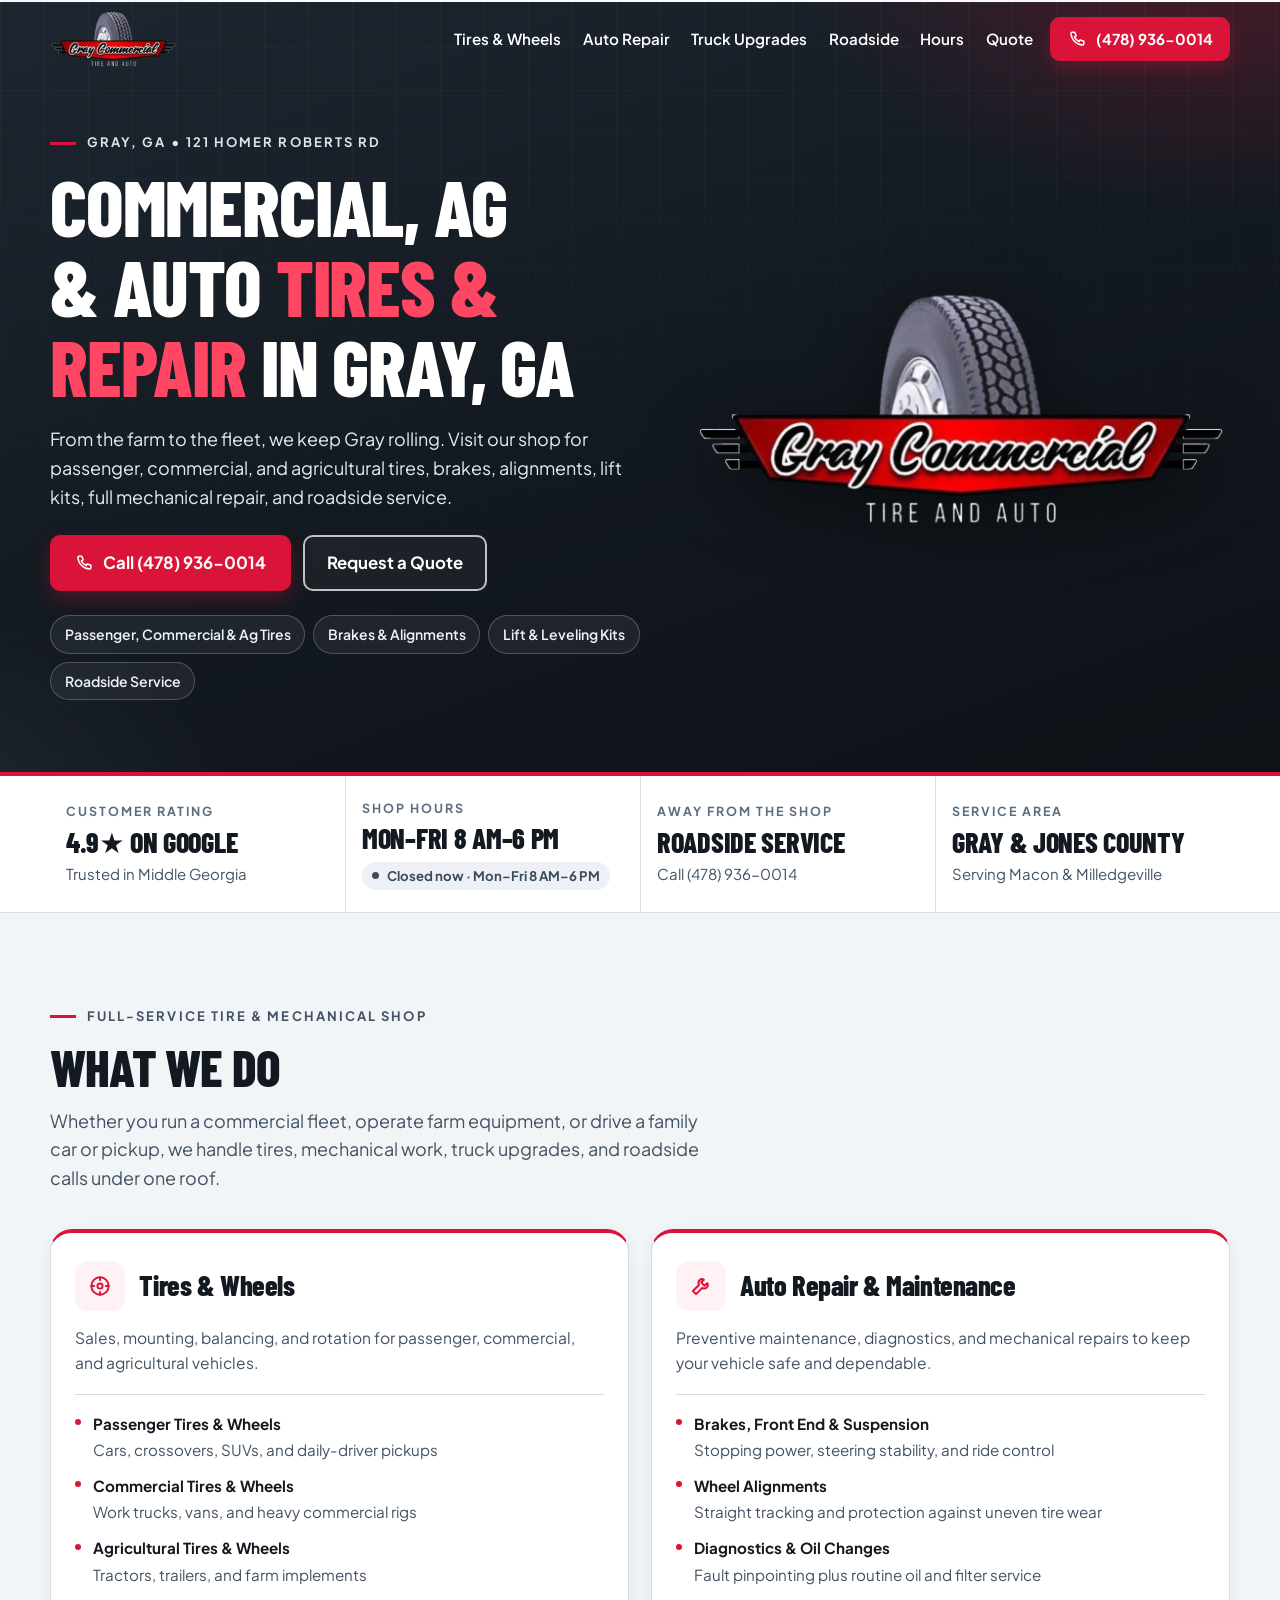
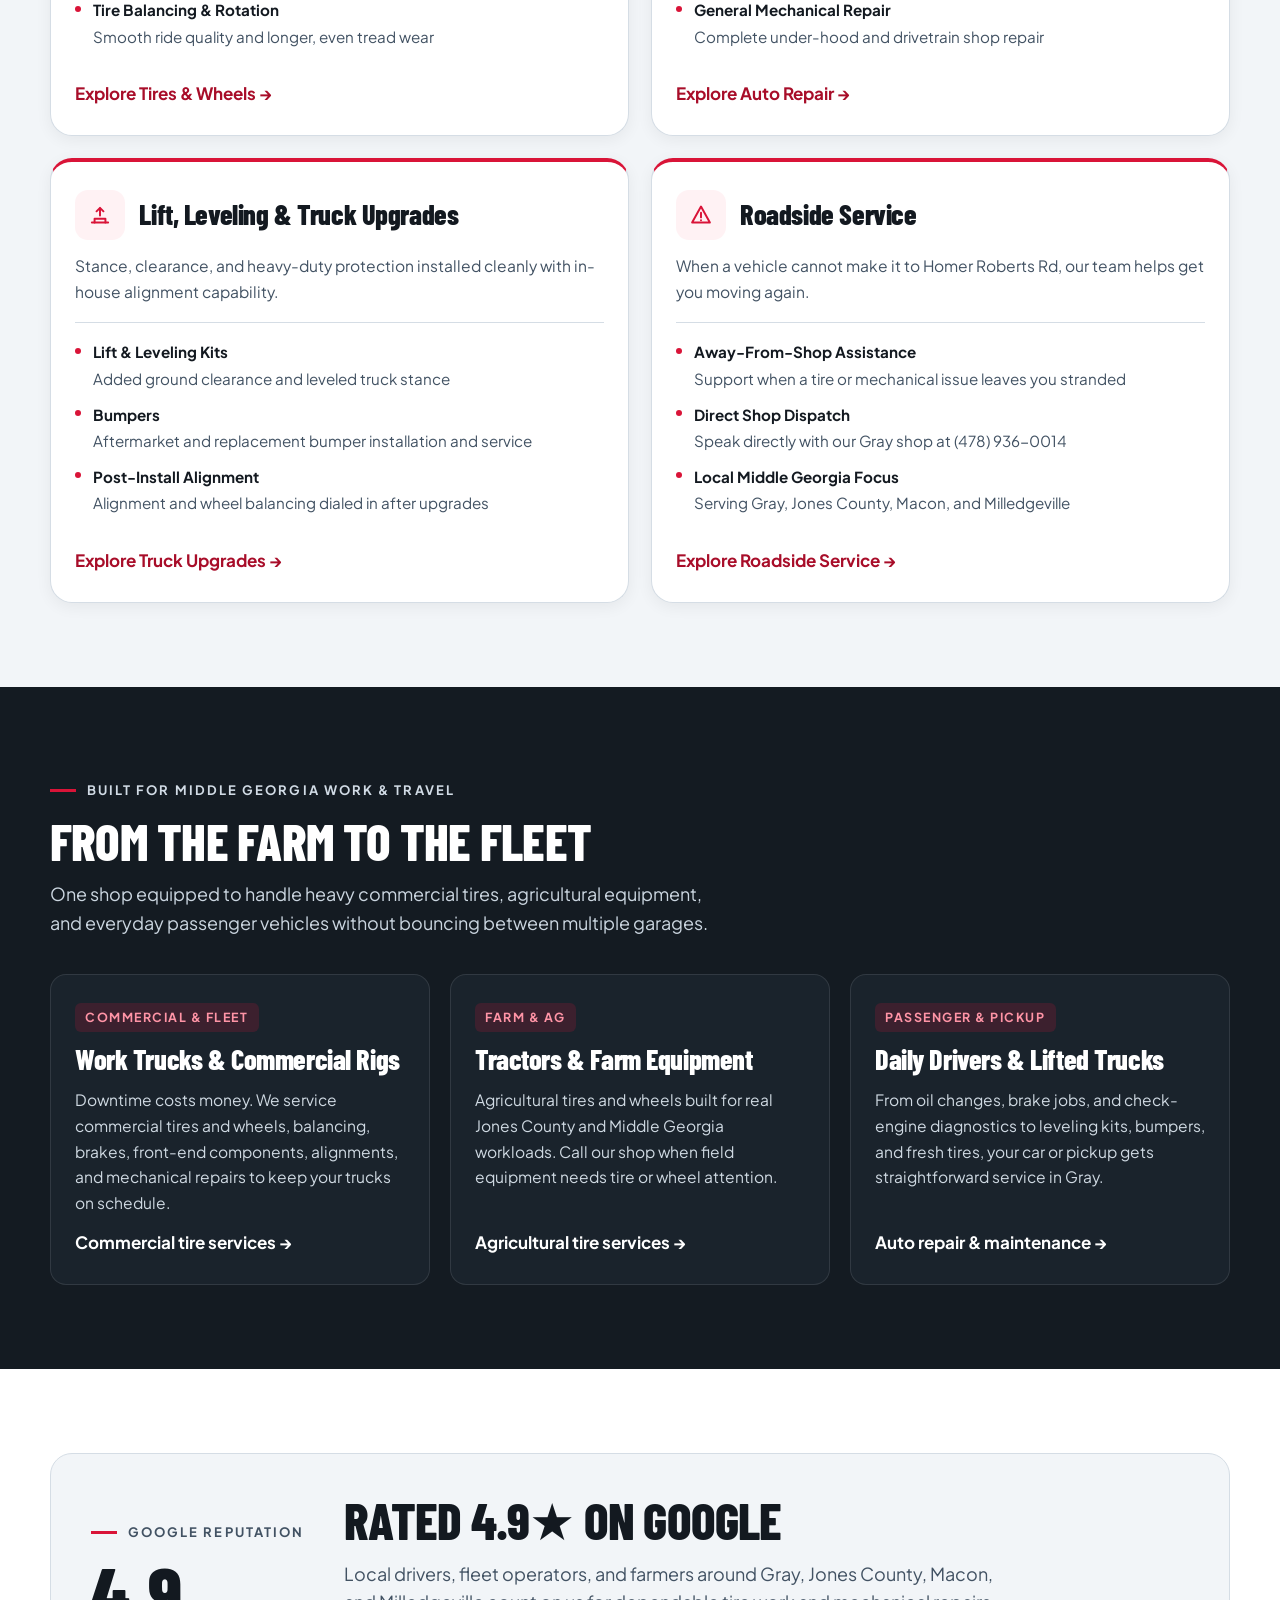
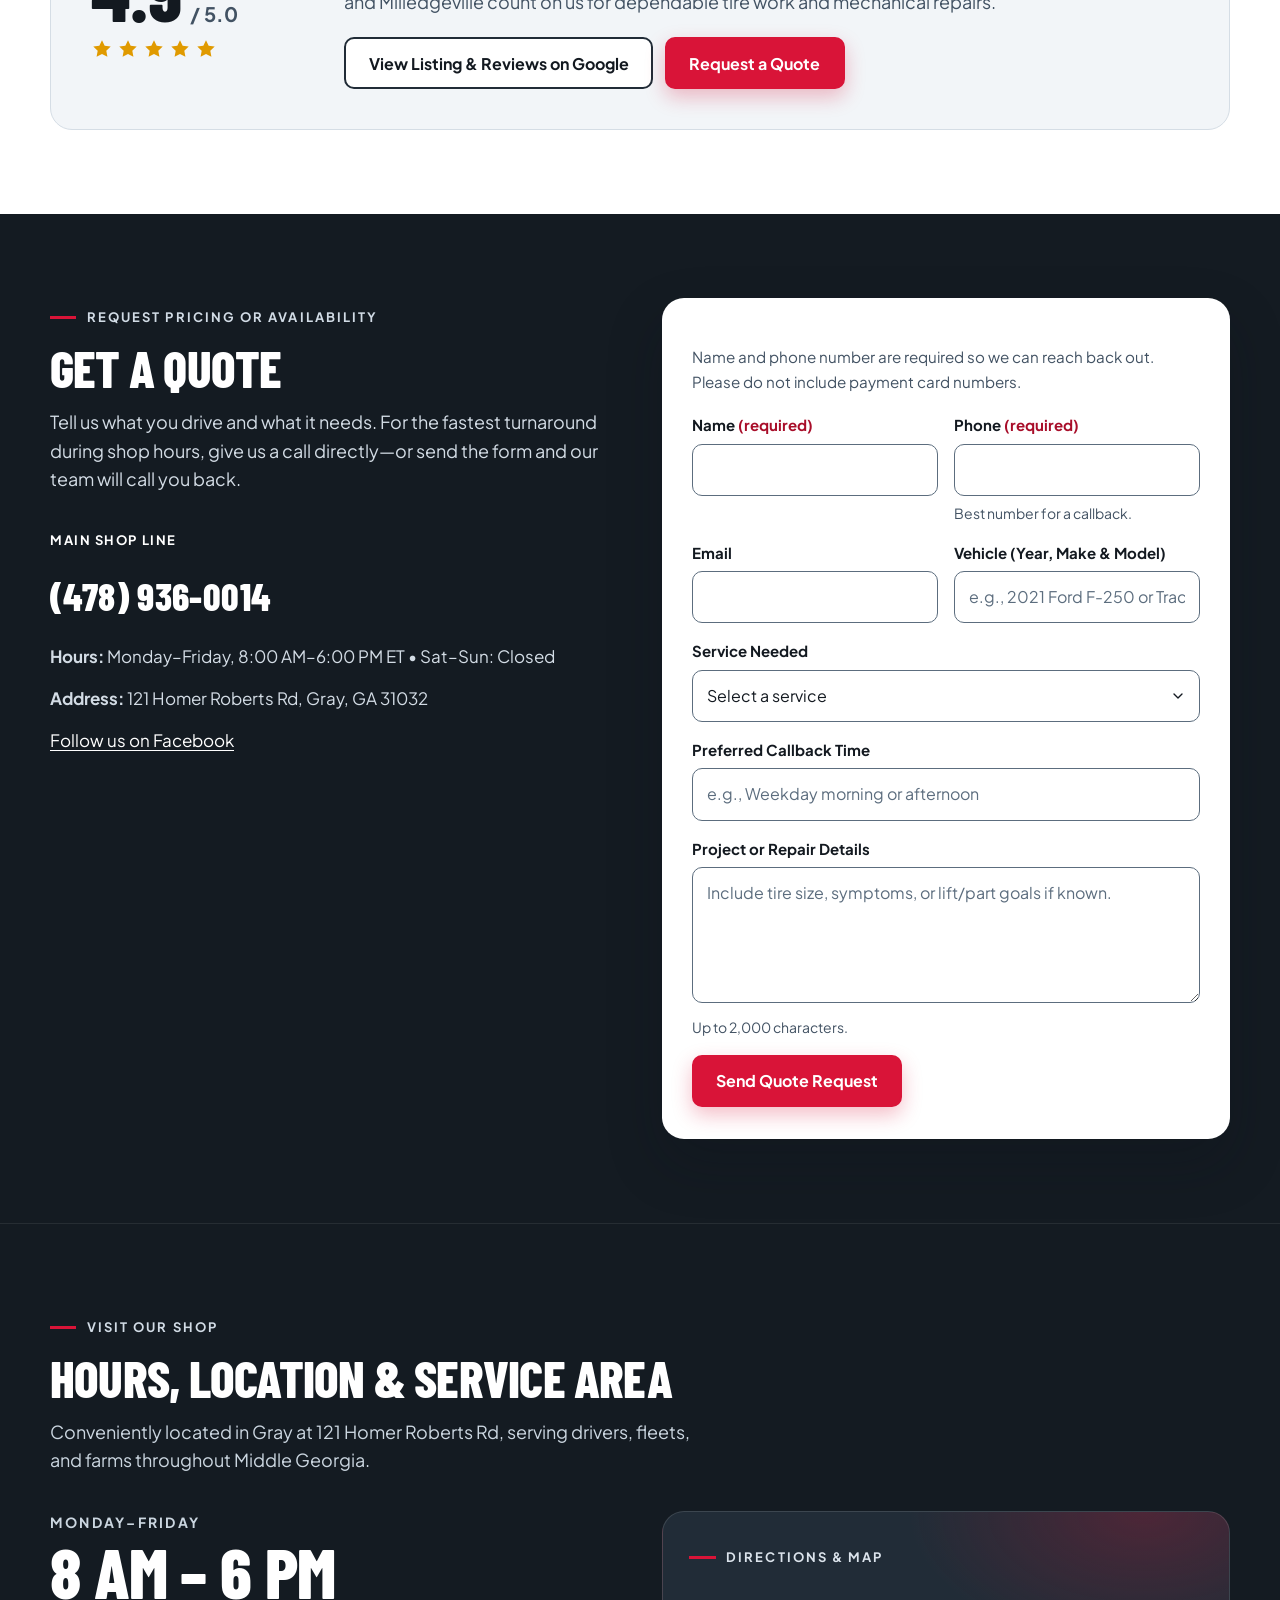
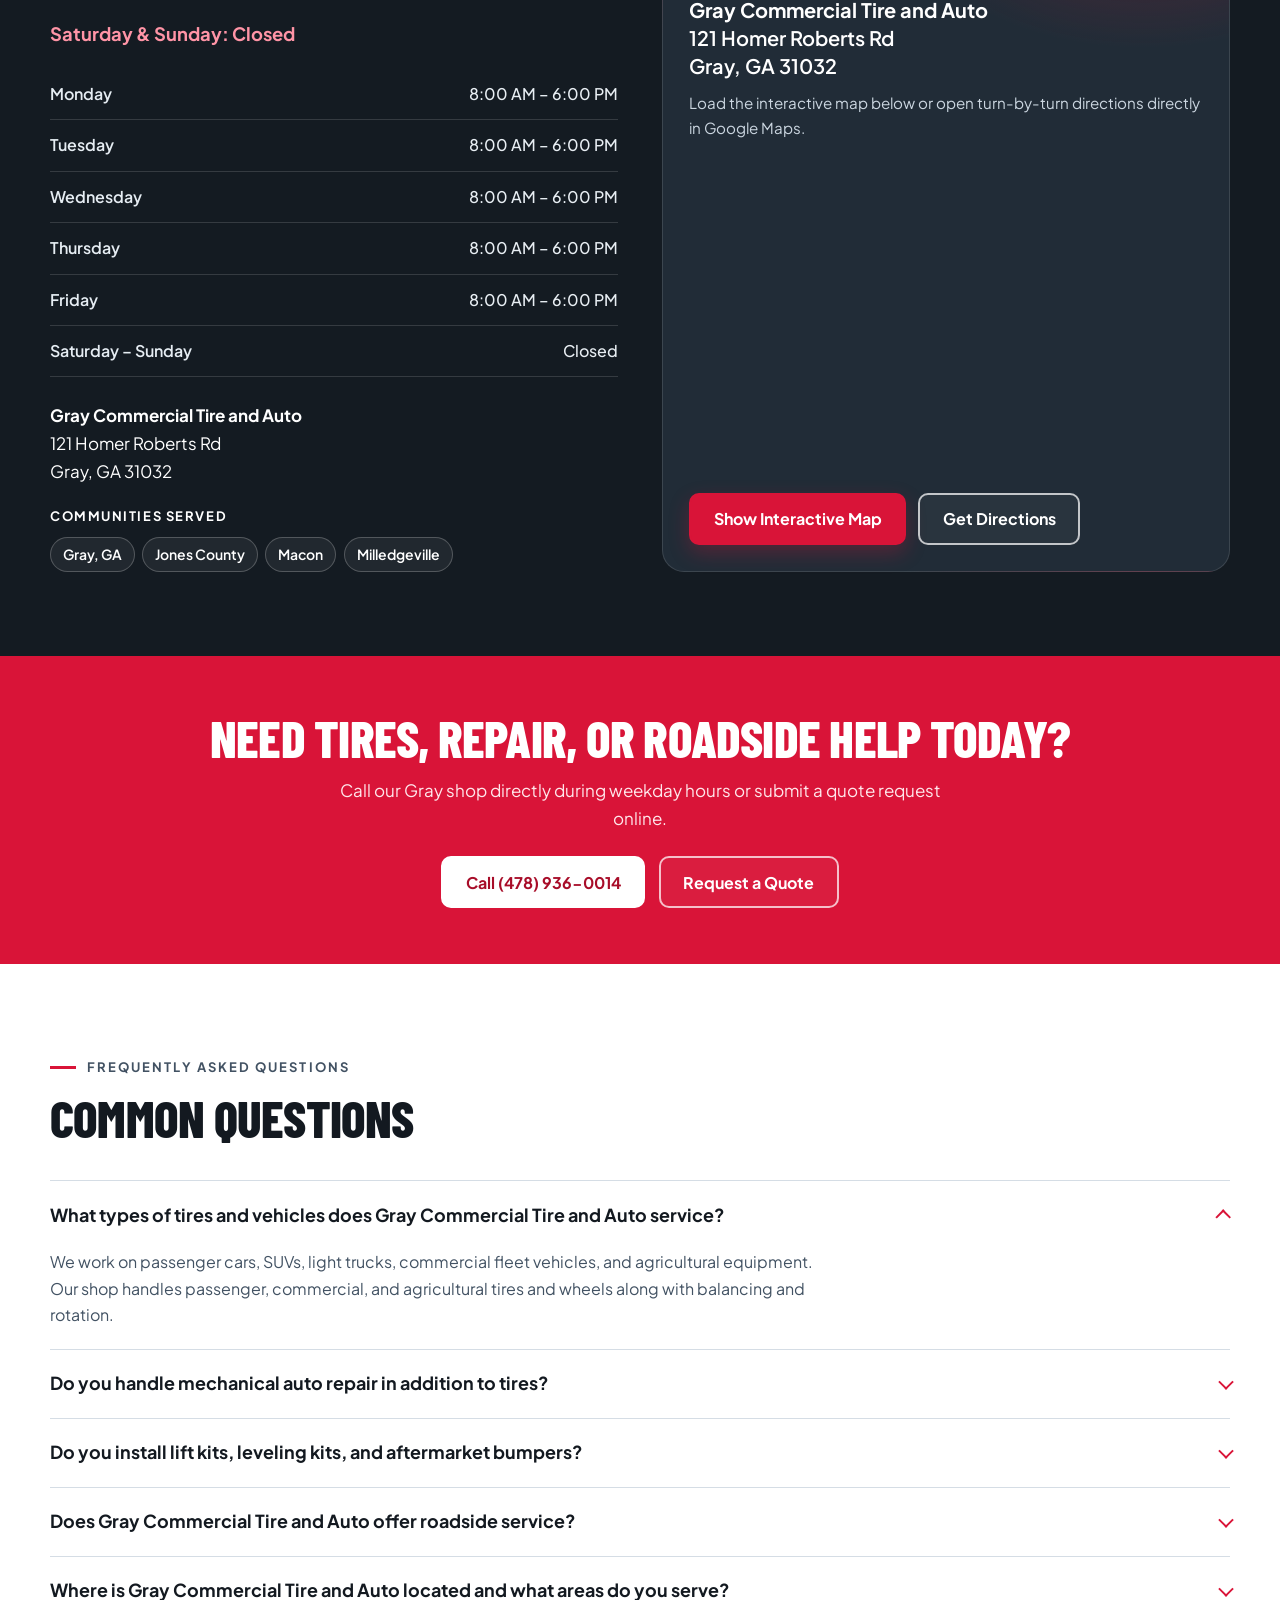
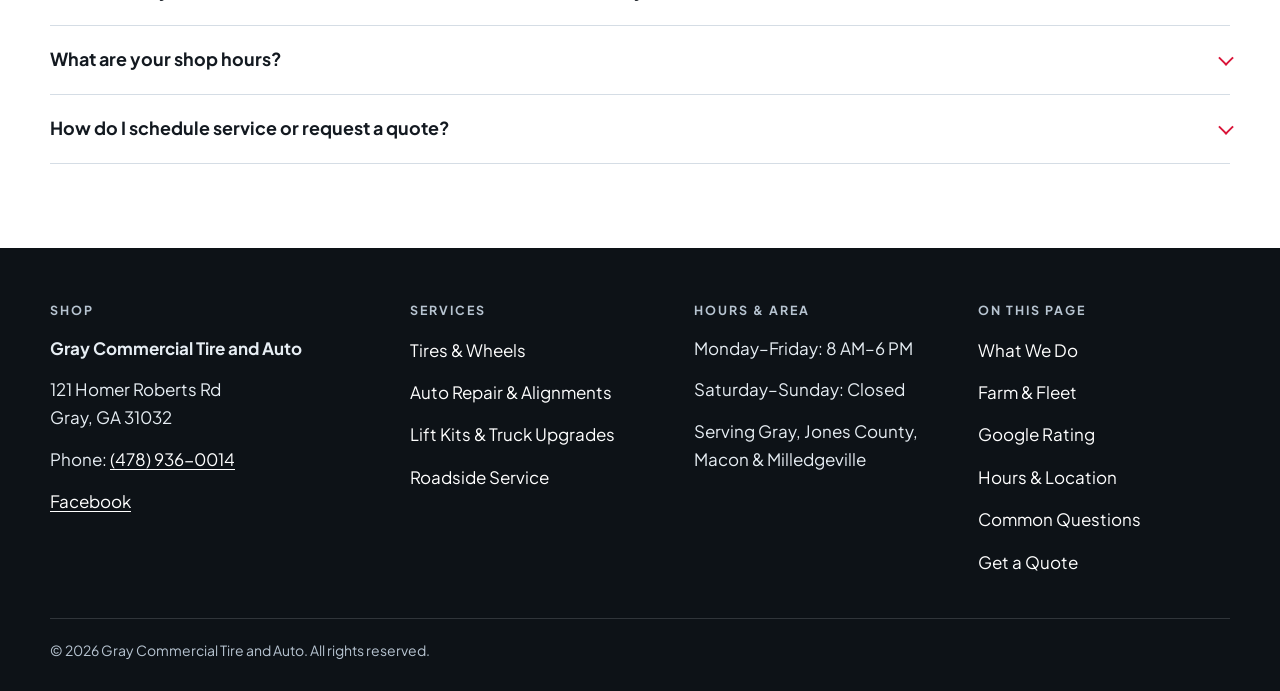
==== commit b9d9d989: "Design, local SEO, and AIO overhaul with dedicated service pages" ====
--- a/index.html
+++ b/index.html
@@ -3,173 +3,181 @@
 <head>
   <meta charset="utf-8">
   <meta name="viewport" content="width=device-width, initial-scale=1">
-  <title>Gray Commercial Tire and Auto | Tire &amp; Auto Repair in Gray, GA</title>
-  <meta name="description" content="Passenger, commercial, and agricultural tires, brakes, alignments, and mechanical repair at 121 Homer Roberts Rd, Gray, GA. Call (478) 936-0014.">
+  <title>Gray Commercial Tire and Auto | Tires &amp; Auto Repair in Gray, GA</title>
+  <meta name="description" content="Passenger, commercial, and agricultural tires, brakes, alignments, mechanical repair, lift kits, and roadside service at 121 Homer Roberts Rd, Gray, GA. Call (478) 936-0014.">
   <meta name="robots" content="index, follow">
-  <meta name="theme-color" content="#24303a">
+  <meta name="theme-color" content="#141b22">
   <meta name="color-scheme" content="light">
   <meta name="format-detection" content="telephone=no">
   <meta name="application-name" content="Gray Commercial Tire and Auto">
   <!-- PLACEHOLDER: production domain is unknown, so canonical and og:url are omitted. Update sitemap.xml and robots.txt when the domain is confirmed. -->
-  <!-- PLACEHOLDER: make og:image and the JSON-LD logo URL absolute when the production domain is confirmed. -->
+  <!-- PLACEHOLDER: make og:image and the JSON-LD logo/image URLs absolute when the production domain is confirmed. -->
   <meta property="og:site_name" content="Gray Commercial Tire and Auto">
-  <meta property="og:title" content="Gray Commercial Tire and Auto | Tire &amp; Auto Repair in Gray, GA">
-  <meta property="og:description" content="Passenger, commercial, and agricultural tires, brakes, alignments, and mechanical repair at 121 Homer Roberts Rd, Gray, GA. Call (478) 936-0014.">
+  <meta property="og:title" content="Gray Commercial Tire and Auto | Tires &amp; Auto Repair in Gray, GA">
+  <meta property="og:description" content="Passenger, commercial, and agricultural tires, brakes, alignments, mechanical repair, lift kits, and roadside service in Gray, GA. Call (478) 936-0014.">
   <meta property="og:type" content="website">
   <meta property="og:image" content="img/logo-og.png">
   <meta property="og:image:width" content="1200">
   <meta property="og:image:height" content="630">
   <meta property="og:image:alt" content="Gray Commercial Tire and Auto logo">
   <meta property="og:locale" content="en_US">
-  <meta name="twitter:card" content="summary">
-  <meta name="twitter:title" content="Gray Commercial Tire and Auto | Tire &amp; Auto Repair in Gray, GA">
-  <meta name="twitter:description" content="Passenger, commercial, and agricultural tires, brakes, alignments, and mechanical repair at 121 Homer Roberts Rd, Gray, GA. Call (478) 936-0014.">
+  <meta name="twitter:card" content="summary_large_image">
+  <meta name="twitter:title" content="Gray Commercial Tire and Auto | Tires &amp; Auto Repair in Gray, GA">
+  <meta name="twitter:description" content="Passenger, commercial, and agricultural tires, brakes, alignments, mechanical repair, lift kits, and roadside service in Gray, GA. Call (478) 936-0014.">
+  <meta name="twitter:image" content="img/logo-og.png">
   <link rel="icon" href="img/favicon-32.png" type="image/png" sizes="32x32">
   <link rel="icon" href="img/favicon-192.png" type="image/png" sizes="192x192">
   <link rel="apple-touch-icon" href="img/apple-touch-icon.png">
+  <link rel="manifest" href="site.webmanifest">
+  <link rel="preconnect" href="https://fonts.googleapis.com">
+  <link rel="preconnect" href="https://fonts.gstatic.com" crossorigin>
+  <link rel="stylesheet" href="https://fonts.googleapis.com/css2?family=Barlow+Condensed:wght@600;700;800&amp;family=Plus+Jakarta+Sans:wght@400;500;600;700&amp;display=swap">
   <link rel="stylesheet" href="css/styles.css">
-  <!-- Saturday and Sunday are closed, so they are omitted from openingHoursSpecification. That block is Monday–Friday 08:00–18:00 only. Geo coordinates are the U.S. Census Bureau Public AR Current address-range match for 121 Homer Roberts Rd, Gray, GA 31032 (interpolated along the 101–123 range), retrieved 2026-11-24. -->
+  <!-- Geo coordinates are the U.S. Census Bureau Public AR Current address-range match for 121 Homer Roberts Rd, Gray, GA 31032 (interpolated along the 101–123 range), retrieved 2026-11-24. Confirm exact rooftop pin in Google Maps before adding a verified hasMap Place URL. -->
   <script type="application/ld+json">
   {
     "@context": "https://schema.org",
-    "@type": "AutoRepair",
-    "name": "Gray Commercial Tire and Auto",
-    "logo": "img/logo-og.png",
-    "description": "Gray Commercial Tire and Auto is at 121 Homer Roberts Rd, Gray, GA 31032. The shop works on passenger, commercial, and agricultural tires and wheels, and on mechanical repair that includes oil changes, brakes, front end, diagnostics, alignments, lift and leveling kits, bumpers, tire balancing, tire rotation, suspension, general mechanical repair, and roadside service.",
-    "telephone": "+1-478-936-0014",
-    "address": {
-      "@type": "PostalAddress",
-      "streetAddress": "121 Homer Roberts Rd",
-      "addressLocality": "Gray",
-      "addressRegion": "GA",
-      "postalCode": "31032",
-      "addressCountry": "US"
-    },
-    "geo": {
-      "@type": "GeoCoordinates",
-      "latitude": 32.962841,
-      "longitude": -83.578874
-    },
-    "openingHoursSpecification": [
+    "@graph": [
       {
-        "@type": "OpeningHoursSpecification",
-        "dayOfWeek": [
-          "https://schema.org/Monday",
-          "https://schema.org/Tuesday",
-          "https://schema.org/Wednesday",
-          "https://schema.org/Thursday",
-          "https://schema.org/Friday"
+        "@type": ["TireShop", "AutoRepair"],
+        "@id": "#business",
+        "name": "Gray Commercial Tire and Auto",
+        "logo": "img/logo-og.png",
+        "image": "img/logo-og.png",
+        "description": "Gray Commercial Tire and Auto is a full-service tire shop and auto repair facility at 121 Homer Roberts Rd, Gray, GA 31032 serving Gray, Jones County, Macon, and Milledgeville. Services cover passenger, commercial, and agricultural tires and wheels, balancing, rotation, oil changes, brakes, front end repair, diagnostics, wheel alignments, suspension, lift and leveling kits, bumpers, general mechanical repair, and roadside service.",
+        "telephone": "+1-478-936-0014",
+        "address": {
+          "@type": "PostalAddress",
+          "streetAddress": "121 Homer Roberts Rd",
+          "addressLocality": "Gray",
+          "addressRegion": "GA",
+          "postalCode": "31032",
+          "addressCountry": "US"
+        },
+        "geo": {
+          "@type": "GeoCoordinates",
+          "latitude": 32.962841,
+          "longitude": -83.578874
+        },
+        "openingHoursSpecification": [
+          {
+            "@type": "OpeningHoursSpecification",
+            "dayOfWeek": [
+              "https://schema.org/Monday",
+              "https://schema.org/Tuesday",
+              "https://schema.org/Wednesday",
+              "https://schema.org/Thursday",
+              "https://schema.org/Friday"
+            ],
+            "opens": "08:00",
+            "closes": "18:00"
+          }
         ],
-        "opens": "08:00",
-        "closes": "18:00"
-      }
-    ],
-    "areaServed": [
-      { "@type": "City", "name": "Gray" },
-      { "@type": "AdministrativeArea", "name": "Jones County" },
-      { "@type": "City", "name": "Macon" },
-      { "@type": "City", "name": "Milledgeville" }
-    ],
-    "sameAs": ["https://facebook.com/620062815120284"],
-    "hasOfferCatalog": {
-      "@type": "OfferCatalog",
-      "name": "Services",
-      "itemListElement": [
-        { "@type": "Offer", "itemOffered": { "@type": "Service", "name": "Passenger tires and wheels", "description": "Tires and wheels for passenger cars and light trucks." } },
-        { "@type": "Offer", "itemOffered": { "@type": "Service", "name": "Commercial tires and wheels", "description": "Tires and wheels for commercial vehicles." } },
-        { "@type": "Offer", "itemOffered": { "@type": "Service", "name": "Agricultural tires and wheels", "description": "Tires and wheels for agricultural equipment." } },
-        { "@type": "Offer", "itemOffered": { "@type": "Service", "name": "Oil changes", "description": "Draining used engine oil and refilling the engine with new oil." } },
-        { "@type": "Offer", "itemOffered": { "@type": "Service", "name": "Brakes", "description": "Service for vehicle brakes." } },
-        { "@type": "Offer", "itemOffered": { "@type": "Service", "name": "Front end", "description": "Service for the front end of the vehicle." } },
-        { "@type": "Offer", "itemOffered": { "@type": "Service", "name": "Diagnostics", "description": "Diagnostics to identify a vehicle problem." } },
-        { "@type": "Offer", "itemOffered": { "@type": "Service", "name": "Alignments", "description": "Setting the wheel alignment on a vehicle." } },
-        { "@type": "Offer", "itemOffered": { "@type": "Service", "name": "Lift and leveling kits", "description": "Lift kits and leveling kits, which raise or level a vehicle." } },
-        { "@type": "Offer", "itemOffered": { "@type": "Service", "name": "Bumpers", "description": "Service for bumpers." } },
-        { "@type": "Offer", "itemOffered": { "@type": "Service", "name": "Tire balancing", "description": "Balancing tires and wheels." } },
-        { "@type": "Offer", "itemOffered": { "@type": "Service", "name": "Tire rotation", "description": "Rotating tires to different positions on the vehicle." } },
-        { "@type": "Offer", "itemOffered": { "@type": "Service", "name": "Suspension", "description": "Service for the suspension." } },
-        { "@type": "Offer", "itemOffered": { "@type": "Service", "name": "General mechanical repair", "description": "Mechanical repair that is not limited to the jobs named above." } },
-        { "@type": "Offer", "itemOffered": { "@type": "Service", "name": "Roadside Service", "description": "Roadside service for a vehicle that needs help away from the shop." } }
-      ]
-    }
-  }
-  </script>
-  <script type="application/ld+json">
-  {
-    "@context": "https://schema.org",
-    "@type": "FAQPage",
-    "mainEntity": [
-      {
-        "@type": "Question",
-        "name": "Where is Gray Commercial Tire and Auto?",
-        "acceptedAnswer": {
-          "@type": "Answer",
-          "text": "Gray Commercial Tire and Auto is at 121 Homer Roberts Rd, Gray, GA 31032."
+        "areaServed": [
+          {
+            "@type": "City",
+            "name": "Gray",
+            "containedInPlace": { "@type": "State", "name": "Georgia" }
+          },
+          {
+            "@type": "AdministrativeArea",
+            "name": "Jones County",
+            "containedInPlace": { "@type": "State", "name": "Georgia" }
+          },
+          {
+            "@type": "City",
+            "name": "Macon",
+            "containedInPlace": { "@type": "State", "name": "Georgia" }
+          },
+          {
+            "@type": "City",
+            "name": "Milledgeville",
+            "containedInPlace": { "@type": "State", "name": "Georgia" }
+          }
+        ],
+        "sameAs": ["https://facebook.com/620062815120284"],
+        "hasOfferCatalog": {
+          "@type": "OfferCatalog",
+          "name": "Tire, Auto Repair & Roadside Services",
+          "itemListElement": [
+            { "@type": "Offer", "itemOffered": { "@type": "Service", "name": "Passenger tires and wheels", "description": "Tire sales, mounting, and wheel service for passenger cars, crossovers, SUVs, and light trucks." } },
+            { "@type": "Offer", "itemOffered": { "@type": "Service", "name": "Commercial tires and wheels", "description": "Heavy-duty tire and wheel service for work trucks, vans, and commercial fleet vehicles." } },
+            { "@type": "Offer", "itemOffered": { "@type": "Service", "name": "Agricultural tires and wheels", "description": "Tire and wheel service built for tractors, implements, and farm equipment." } },
+            { "@type": "Offer", "itemOffered": { "@type": "Service", "name": "Tire balancing", "description": "Precision wheel and tire balancing to reduce vibration and promote even tread wear." } },
+            { "@type": "Offer", "itemOffered": { "@type": "Service", "name": "Tire rotation", "description": "Scheduled tire rotation across axle positions to extend tire tread life." } },
+            { "@type": "Offer", "itemOffered": { "@type": "Service", "name": "Oil changes", "description": "Engine oil and filter changes to keep passenger vehicles and work trucks running reliably." } },
+            { "@type": "Offer", "itemOffered": { "@type": "Service", "name": "Brakes", "description": "Brake inspection, repair, and replacement service for safe stopping power." } },
+            { "@type": "Offer", "itemOffered": { "@type": "Service", "name": "Front end", "description": "Front-end inspection and component repair for stable steering and handling." } },
+            { "@type": "Offer", "itemOffered": { "@type": "Service", "name": "Diagnostics", "description": "System diagnostics to pinpoint warning lights, drivability issues, and mechanical faults." } },
+            { "@type": "Offer", "itemOffered": { "@type": "Service", "name": "Alignments", "description": "Wheel alignment adjustments to keep vehicles tracking straight and protect tire wear." } },
+            { "@type": "Offer", "itemOffered": { "@type": "Service", "name": "Lift and leveling kits", "description": "Installation of lift kits and leveling kits to raise ground clearance or level truck stance." } },
+            { "@type": "Offer", "itemOffered": { "@type": "Service", "name": "Bumpers", "description": "Bumper installation and service for trucks and passenger vehicles." } },
+            { "@type": "Offer", "itemOffered": { "@type": "Service", "name": "Suspension", "description": "Suspension inspection and repair for ride stability, load support, and control." } },
+            { "@type": "Offer", "itemOffered": { "@type": "Service", "name": "General mechanical repair", "description": "Comprehensive mechanical repair covering everyday maintenance and complex shop work." } },
+            { "@type": "Offer", "itemOffered": { "@type": "Service", "name": "Roadside Service", "description": "Away-from-shop roadside assistance when a vehicle breaks down or needs tire help on the road." } }
+          ]
         }
       },
       {
-        "@type": "Question",
-        "name": "What is the phone number for Gray Commercial Tire and Auto?",
-        "acceptedAnswer": {
-          "@type": "Answer",
-          "text": "The main number is (478) 936-0014."
-        }
-      },
-      {
-        "@type": "Question",
-        "name": "What hours is Gray Commercial Tire and Auto open?",
-        "acceptedAnswer": {
-          "@type": "Answer",
-          "text": "Monday through Friday, the shop is open from 8 AM to 6 PM. Sat-Sun: Closed."
-        }
-      },
-      {
-        "@type": "Question",
-        "name": "What services does Gray Commercial Tire and Auto offer?",
-        "acceptedAnswer": {
-          "@type": "Answer",
-          "text": "The shop offers passenger, commercial, and agricultural tires and wheels, oil changes, brakes, front end work, diagnostics, alignments, lift and leveling kits, bumpers, tire balancing, tire rotation, suspension service, general mechanical repair, and roadside service."
-        }
-      },
-      {
-        "@type": "Question",
-        "name": "Does Gray Commercial Tire and Auto work on commercial and agricultural tires?",
-        "acceptedAnswer": {
-          "@type": "Answer",
-          "text": "Yes. The shop works on commercial tires and wheels and on agricultural tires and wheels, along with passenger tires and wheels."
-        }
-      },
-      {
-        "@type": "Question",
-        "name": "Which areas does Gray Commercial Tire and Auto serve?",
-        "acceptedAnswer": {
-          "@type": "Answer",
-          "text": "The shop serves Gray, Jones County, and the Macon and Milledgeville area."
-        }
-      },
-      {
-        "@type": "Question",
-        "name": "How do I request a quote from Gray Commercial Tire and Auto?",
-        "acceptedAnswer": {
-          "@type": "Answer",
-          "text": "Call (478) 936-0014 Monday through Friday, 8 AM to 6 PM, or submit the quote form on this page. The form asks for your name and phone number. The shop does not publish an email address."
-        }
-      },
-      {
-        "@type": "Question",
-        "name": "Is Gray Commercial Tire and Auto open on Saturday or Sunday?",
-        "acceptedAnswer": {
-          "@type": "Answer",
-          "text": "No. Sat-Sun: Closed. Weekday hours are Monday through Friday, 8 AM to 6 PM."
-        }
-      },
-      {
-        "@type": "Question",
-        "name": "Does Gray Commercial Tire and Auto offer roadside service?",
-        "acceptedAnswer": {
-          "@type": "Answer",
-          "text": "Yes. The shop offers roadside service."
-        }
+        "@type": "FAQPage",
+        "mainEntity": [
+          {
+            "@type": "Question",
+            "name": "What types of tires and vehicles does Gray Commercial Tire and Auto service?",
+            "acceptedAnswer": {
+              "@type": "Answer",
+              "text": "We work on passenger cars, SUVs, light trucks, commercial fleet vehicles, and agricultural equipment. Our shop handles passenger, commercial, and agricultural tires and wheels along with balancing and rotation."
+            }
+          },
+          {
+            "@type": "Question",
+            "name": "Do you handle mechanical auto repair in addition to tires?",
+            "acceptedAnswer": {
+              "@type": "Answer",
+              "text": "Yes. Alongside tires and wheels, we provide oil changes, brake service, front end repair, vehicle diagnostics, wheel alignments, suspension work, and general mechanical repair at our shop in Gray, GA."
+            }
+          },
+          {
+            "@type": "Question",
+            "name": "Do you install lift kits, leveling kits, and aftermarket bumpers?",
+            "acceptedAnswer": {
+              "@type": "Answer",
+              "text": "Yes. We install lift and leveling kits and service or install bumpers, and we can perform wheel alignments and tire balancing in-house."
+            }
+          },
+          {
+            "@type": "Question",
+            "name": "Does Gray Commercial Tire and Auto offer roadside service?",
+            "acceptedAnswer": {
+              "@type": "Answer",
+              "text": "Yes. We offer roadside service when your vehicle needs help away from the shop. Call (478) 936-0014 to speak with our team about your location and vehicle."
+            }
+          },
+          {
+            "@type": "Question",
+            "name": "Where is Gray Commercial Tire and Auto located and what areas do you serve?",
+            "acceptedAnswer": {
+              "@type": "Answer",
+              "text": "Our shop is located at 121 Homer Roberts Rd, Gray, GA 31032. We serve drivers, fleets, and farms across Gray, Jones County, Macon, and Milledgeville."
+            }
+          },
+          {
+            "@type": "Question",
+            "name": "What are your shop hours?",
+            "acceptedAnswer": {
+              "@type": "Answer",
+              "text": "We are open Monday through Friday from 8:00 AM to 6:00 PM ET, and closed on Saturday and Sunday."
+            }
+          },
+          {
+            "@type": "Question",
+            "name": "How do I schedule service or request a quote?",
+            "acceptedAnswer": {
+              "@type": "Answer",
+              "text": "Call us directly at (478) 936-0014 Monday through Friday between 8 AM and 6 PM, or submit the online quote request form on this page with your name, phone number, vehicle details, and needed service."
+            }
+          }
+        ]
       }
     ]
   }
@@ -178,31 +186,32 @@
 <body data-hero="true">
   <div class="top-sentinel" aria-hidden="true"></div>
   <a class="skip" href="#content">Skip to content</a>
+
   <header class="site-header is-solid has-logo" id="site-header">
     <div class="wrap header-bar">
       <a class="logo" href="index.html">
         <picture>
           <source srcset="img/logo-header.webp" type="image/webp">
-          <img src="img/logo-header.png" alt="Gray Commercial Tire and Auto" width="364" height="160">
+          <img src="img/logo-header.png" alt="Gray Commercial Tire and Auto" width="350" height="160">
         </picture>
       </a>
       <div class="header-cluster">
-        <nav class="site-nav" id="site-nav" aria-label="Page">
-          <a href="#services">Services</a>
-          <a href="#details">Details</a>
-          <a href="#reviews">Reviews</a>
-          <a href="#faq">FAQ</a>
+        <nav class="site-nav" id="site-nav" aria-label="Main navigation">
+          <a href="tires-and-wheels.html">Tires &amp; Wheels</a>
+          <a href="auto-repair.html">Auto Repair</a>
+          <a href="truck-upgrades.html">Truck Upgrades</a>
+          <a href="roadside-service.html">Roadside</a>
           <a href="#hours">Hours</a>
           <a href="#contact">Quote</a>
         </nav>
         <a class="btn btn-primary header-call" href="tel:+14789360014" aria-label="Call Gray Commercial Tire and Auto at (478) 936-0014">
-          <svg class="icon" viewBox="0 0 24 24" aria-hidden="true" fill="none" stroke="currentColor" stroke-width="1.75" stroke-linecap="round" stroke-linejoin="round"><path d="M6.2 3.8h3.1L11 8.2 8.8 9.5a12 12 0 0 0 5.7 5.7l1.3-2.2 4.4 1.7v3.1a1.5 1.5 0 0 1-1.6 1.5A15.2 15.2 0 0 1 4.7 5.4 1.5 1.5 0 0 1 6.2 3.8z"/></svg>
+          <svg class="icon" viewBox="0 0 24 24" aria-hidden="true" fill="none" stroke="currentColor" stroke-width="1.8" stroke-linecap="round" stroke-linejoin="round"><path d="M6.2 3.8h3.1L11 8.2 8.8 9.5a12 12 0 0 0 5.7 5.7l1.3-2.2 4.4 1.7v3.1a1.5 1.5 0 0 1-1.6 1.5A15.2 15.2 0 0 1 4.7 5.4 1.5 1.5 0 0 1 6.2 3.8z"/></svg>
           <span class="call-short">Call</span>
           <span class="call-full">(478) 936-0014</span>
         </a>
         <button class="menu-toggle" type="button" aria-expanded="false" aria-controls="site-nav" aria-label="Open menu">
-          <svg class="icon icon-open" viewBox="0 0 24 24" aria-hidden="true" fill="none" stroke="currentColor" stroke-width="1.75" stroke-linecap="round"><path d="M4 7h16M4 12h16M4 17h16"/></svg>
-          <svg class="icon icon-close" viewBox="0 0 24 24" aria-hidden="true" fill="none" stroke="currentColor" stroke-width="1.75" stroke-linecap="round"><path d="M6 6l12 12M18 6 6 18"/></svg>
+          <svg class="icon icon-open" viewBox="0 0 24 24" aria-hidden="true" fill="none" stroke="currentColor" stroke-width="1.8" stroke-linecap="round"><path d="M4 7h16M4 12h16M4 17h16"/></svg>
+          <svg class="icon icon-close" viewBox="0 0 24 24" aria-hidden="true" fill="none" stroke="currentColor" stroke-width="1.8" stroke-linecap="round"><path d="M6 6l12 12M18 6 6 18"/></svg>
         </button>
       </div>
     </div>
@@ -222,136 +231,224 @@
   </script>
 
   <main id="content">
-    <section class="hero band" aria-labelledby="hero-heading">
+    <section class="hero" aria-labelledby="hero-heading">
       <div class="wrap hero-grid">
         <div class="hero-copy">
-          <p class="eyebrow">Gray, Georgia</p>
-          <h1 id="hero-heading">From the farm to the fleet, we keep <span class="accent">Gray rolling</span>.</h1>
+          <p class="eyebrow">Gray, GA &bull; 121 Homer Roberts Rd</p>
+          <h1 id="hero-heading">Commercial, Ag &amp; Auto <span class="accent">Tires &amp; Repair</span> in Gray, GA</h1>
+          <p class="lead">From the farm to the fleet, we keep Gray rolling. Visit our shop for passenger, commercial, and agricultural tires, brakes, alignments, lift kits, full mechanical repair, and roadside service.</p>
           <div class="hero-actions">
             <a class="btn btn-primary" href="tel:+14789360014">
-              <svg class="icon" viewBox="0 0 24 24" aria-hidden="true" fill="none" stroke="currentColor" stroke-width="1.75" stroke-linecap="round" stroke-linejoin="round"><path d="M6.2 3.8h3.1L11 8.2 8.8 9.5a12 12 0 0 0 5.7 5.7l1.3-2.2 4.4 1.7v3.1a1.5 1.5 0 0 1-1.6 1.5A15.2 15.2 0 0 1 4.7 5.4 1.5 1.5 0 0 1 6.2 3.8z"/></svg>
+              <svg class="icon" viewBox="0 0 24 24" aria-hidden="true" fill="none" stroke="currentColor" stroke-width="1.8" stroke-linecap="round" stroke-linejoin="round"><path d="M6.2 3.8h3.1L11 8.2 8.8 9.5a12 12 0 0 0 5.7 5.7l1.3-2.2 4.4 1.7v3.1a1.5 1.5 0 0 1-1.6 1.5A15.2 15.2 0 0 1 4.7 5.4 1.5 1.5 0 0 1 6.2 3.8z"/></svg>
               Call (478) 936-0014
             </a>
-            <a class="btn btn-ghost" href="#contact">Get a quote</a>
+            <a class="btn btn-ghost" href="#contact">Request a Quote</a>
           </div>
-          <p class="lead">Commercial, agricultural and passenger tires, plus brakes, alignments and full mechanical repair. Roadside help when you're stuck.</p>
+          <div class="hero-pills" aria-label="Quick service links">
+            <a class="hero-pill" href="tires-and-wheels.html">Passenger, Commercial &amp; Ag Tires</a>
+            <a class="hero-pill" href="auto-repair.html">Brakes &amp; Alignments</a>
+            <a class="hero-pill" href="truck-upgrades.html">Lift &amp; Leveling Kits</a>
+            <a class="hero-pill" href="roadside-service.html">Roadside Service</a>
+          </div>
         </div>
         <div class="hero-logo" id="hero-logo">
           <picture>
             <source srcset="img/logo-hero.webp" type="image/webp">
-            <img src="img/logo-hero.png" alt="" width="1100" height="484">
+            <img src="img/logo-hero.png" alt="Gray Commercial Tire and Auto" width="1100" height="503">
           </picture>
         </div>
       </div>
-      <div class="shape" aria-hidden="true"><svg viewBox="0 0 1440 80" preserveAspectRatio="none"><path fill="#ffffff" d="M0,42 C240,78 460,8 720,34 C980,60 1200,14 1440,40 L1440,80 L0,80 Z"/></svg></div>
-    </section>
-
-    <section class="trust band" aria-label="Shop at a glance">
+    </section>
+
+    <section class="trust" aria-label="Shop highlights">
       <div class="wrap trust-grid">
-        <a href="#reviews">
-          <span class="trust-kicker">Google</span>
-          <span class="trust-value">4.9★ on Google</span>
+        <a class="trust-item" href="#reviews">
+          <span class="trust-kicker">Customer Rating</span>
+          <span class="trust-value">4.9&#9733; on Google</span>
+          <span class="trust-note">Trusted in Middle Georgia</span>
         </a>
-        <a href="#hours">
-          <span class="trust-kicker">Open</span>
-          <span class="trust-value">Mon–Fri 8–6</span>
-          <span class="trust-note">Sat–Sun: Closed</span>
+        <a class="trust-item" href="#hours">
+          <span class="trust-kicker">Shop Hours</span>
+          <span class="trust-value">Mon&ndash;Fri 8 AM&ndash;6 PM</span>
+          <span class="status-pill" data-open-status>Closed Sat &amp; Sun</span>
         </a>
-        <a href="#services">
-          <span class="trust-kicker">On the road</span>
-          <span class="trust-value">Roadside service</span>
-          <span class="trust-note">Available</span>
+        <a class="trust-item" href="roadside-service.html">
+          <span class="trust-kicker">Away From the Shop</span>
+          <span class="trust-value">Roadside Service</span>
+          <span class="trust-note">Call (478) 936-0014</span>
         </a>
-        <a href="#hours">
-          <span class="trust-kicker">Shop</span>
-          <span class="trust-value">Gray, GA</span>
-          <span class="trust-note">121 Homer Roberts Rd</span>
+        <a class="trust-item" href="#hours">
+          <span class="trust-kicker">Service Area</span>
+          <span class="trust-value">Gray &amp; Jones County</span>
+          <span class="trust-note">Serving Macon &amp; Milledgeville</span>
         </a>
       </div>
-      <div class="shape" aria-hidden="true"><svg viewBox="0 0 1440 72" preserveAspectRatio="none"><path fill="#e7edf1" d="M0,72 L1440,8 L1440,72 Z"/></svg></div>
-    </section>
-
-    <section class="section section-mist band reveal" id="services" aria-labelledby="services-heading">
+    </section>
+
+    <section class="section section-mist reveal" id="services" aria-labelledby="services-heading">
       <div class="wrap">
         <div class="section-head">
-          <p class="eyebrow">At the shop</p>
-          <h2 id="services-heading">Services</h2>
-          <p class="intro">Cars, farm equipment, and work trucks. Call (478) 936-0014 or ask for a quote.</p>
-        </div>
-        <div class="offer-grid">
-          <article class="offer">
-            <div class="offer-icon" aria-hidden="true"><svg viewBox="0 0 24 24" fill="none" stroke="currentColor" stroke-width="1.75" stroke-linecap="round" stroke-linejoin="round"><circle cx="12" cy="12" r="8"/><circle cx="12" cy="12" r="2.2"/><path d="M12 4v2.5M12 17.5V20M4 12h2.5M17.5 12H20"/></svg></div>
-            <h3>Tires and wheels</h3>
-            <p>Passenger, commercial, and agricultural tires and wheels, plus balancing and rotation.</p>
-            <details class="more">
-              <summary>Learn more</summary>
-              <div class="service"><h4>Passenger tires and wheels</h4><p>Tires and wheels for passenger cars and light trucks.</p></div>
-              <div class="service"><h4>Commercial tires and wheels</h4><p>Tires and wheels for commercial vehicles.</p></div>
-              <div class="service"><h4>Agricultural tires and wheels</h4><p>Tires and wheels for agricultural equipment.</p></div>
-              <div class="service"><h4>Tire balancing</h4><p>Balancing tires and wheels.</p></div>
-              <div class="service"><h4>Tire rotation</h4><p>Rotating tires to different positions on the vehicle.</p></div>
-            </details>
+          <p class="eyebrow">Full-Service Tire &amp; Mechanical Shop</p>
+          <h2 id="services-heading">What We Do</h2>
+          <p class="intro">Whether you run a commercial fleet, operate farm equipment, or drive a family car or pickup, we handle tires, mechanical work, truck upgrades, and roadside calls under one roof.</p>
+        </div>
+        <div class="pillar-grid">
+          <article class="pillar-card">
+            <div class="pillar-head">
+              <div class="pillar-icon" aria-hidden="true">
+                <svg viewBox="0 0 24 24" fill="none" stroke="currentColor" stroke-width="1.8" stroke-linecap="round" stroke-linejoin="round"><circle cx="12" cy="12" r="8"/><circle cx="12" cy="12" r="2.4"/><path d="M12 4v2.6M12 17.4V20M4 12h2.6M17.4 12H20"/></svg>
+              </div>
+              <h3>Tires &amp; Wheels</h3>
+            </div>
+            <p class="pillar-summary">Sales, mounting, balancing, and rotation for passenger, commercial, and agricultural vehicles.</p>
+            <ul class="pillar-list">
+              <li><strong>Passenger Tires &amp; Wheels</strong><span>Cars, crossovers, SUVs, and daily-driver pickups</span></li>
+              <li><strong>Commercial Tires &amp; Wheels</strong><span>Work trucks, vans, and heavy commercial rigs</span></li>
+              <li><strong>Agricultural Tires &amp; Wheels</strong><span>Tractors, trailers, and farm implements</span></li>
+              <li><strong>Tire Balancing &amp; Rotation</strong><span>Smooth ride quality and longer, even tread wear</span></li>
+            </ul>
+            <div class="pillar-footer">
+              <a class="text-link" href="tires-and-wheels.html">Explore Tires &amp; Wheels &rarr;</a>
+            </div>
           </article>
-          <article class="offer">
-            <div class="offer-icon" aria-hidden="true"><svg viewBox="0 0 24 24" fill="none" stroke="currentColor" stroke-width="1.75" stroke-linecap="round" stroke-linejoin="round"><path d="M14.7 6.3a3.2 3.2 0 0 0-4.4 4.5L4.5 16.6 7.4 19.5l5.8-5.8a3.2 3.2 0 0 0 4.5-4.4L15.2 11.8 12.2 8.8l2.5-2.5z"/></svg></div>
-            <h3>Maintenance and repair</h3>
-            <p>Oil, brakes, front end, diagnostics, alignments, suspension, and general mechanical repair.</p>
-            <details class="more">
-              <summary>Learn more</summary>
-              <div class="service"><h4>Oil changes</h4><p>Draining used engine oil and refilling the engine with new oil.</p></div>
-              <div class="service"><h4>Brakes</h4><p>Service for vehicle brakes.</p></div>
-              <div class="service"><h4>Front end</h4><p>Service for the front end of the vehicle.</p></div>
-              <div class="service"><h4>Diagnostics</h4><p>Diagnostics to identify a vehicle problem.</p></div>
-              <div class="service"><h4>Alignments</h4><p>Setting the wheel alignment on a vehicle.</p></div>
-              <div class="service"><h4>Suspension</h4><p>Service for the suspension.</p></div>
-              <div class="service"><h4>General mechanical repair</h4><p>Mechanical repair that is not limited to the jobs named above.</p></div>
-            </details>
+
+          <article class="pillar-card">
+            <div class="pillar-head">
+              <div class="pillar-icon" aria-hidden="true">
+                <svg viewBox="0 0 24 24" fill="none" stroke="currentColor" stroke-width="1.8" stroke-linecap="round" stroke-linejoin="round"><path d="M14.7 6.3a3.2 3.2 0 0 0-4.4 4.5L4.5 16.6 7.4 19.5l5.8-5.8a3.2 3.2 0 0 0 4.5-4.4L15.2 11.8 12.2 8.8l2.5-2.5z"/></svg>
+              </div>
+              <h3>Auto Repair &amp; Maintenance</h3>
+            </div>
+            <p class="pillar-summary">Preventive maintenance, diagnostics, and mechanical repairs to keep your vehicle safe and dependable.</p>
+            <ul class="pillar-list">
+              <li><strong>Brakes, Front End &amp; Suspension</strong><span>Stopping power, steering stability, and ride control</span></li>
+              <li><strong>Wheel Alignments</strong><span>Straight tracking and protection against uneven tire wear</span></li>
+              <li><strong>Diagnostics &amp; Oil Changes</strong><span>Fault pinpointing plus routine oil and filter service</span></li>
+              <li><strong>General Mechanical Repair</strong><span>Complete under-hood and drivetrain shop repair</span></li>
+            </ul>
+            <div class="pillar-footer">
+              <a class="text-link" href="auto-repair.html">Explore Auto Repair &rarr;</a>
+            </div>
           </article>
-          <article class="offer">
-            <div class="offer-icon" aria-hidden="true"><svg viewBox="0 0 24 24" fill="none" stroke="currentColor" stroke-width="1.75" stroke-linecap="round" stroke-linejoin="round"><path d="M4.5 19h15"/><path d="M7 19v-3.5h10V19"/><path d="M12 12.5V6"/><path d="M8.8 8.6 12 5.4l3.2 3.2"/></svg></div>
-            <h3>Lift, leveling, and truck upgrades</h3>
-            <p>Lift kits, leveling kits, and bumpers.</p>
-            <details class="more">
-              <summary>Learn more</summary>
-              <div class="service"><h4>Lift and leveling kits</h4><p>Lift kits and leveling kits, which raise or level a vehicle.</p></div>
-              <div class="service"><h4>Bumpers</h4><p>Service for bumpers.</p></div>
-            </details>
+
+          <article class="pillar-card">
+            <div class="pillar-head">
+              <div class="pillar-icon" aria-hidden="true">
+                <svg viewBox="0 0 24 24" fill="none" stroke="currentColor" stroke-width="1.8" stroke-linecap="round" stroke-linejoin="round"><path d="M4.5 19h15"/><path d="M7 19v-3.5h10V19"/><path d="M12 12.5V6"/><path d="M8.8 8.6 12 5.4l3.2 3.2"/></svg>
+              </div>
+              <h3>Lift, Leveling &amp; Truck Upgrades</h3>
+            </div>
+            <p class="pillar-summary">Stance, clearance, and heavy-duty protection installed cleanly with in-house alignment capability.</p>
+            <ul class="pillar-list">
+              <li><strong>Lift &amp; Leveling Kits</strong><span>Added ground clearance and leveled truck stance</span></li>
+              <li><strong>Bumpers</strong><span>Aftermarket and replacement bumper installation and service</span></li>
+              <li><strong>Post-Install Alignment</strong><span>Alignment and wheel balancing dialed in after upgrades</span></li>
+            </ul>
+            <div class="pillar-footer">
+              <a class="text-link" href="truck-upgrades.html">Explore Truck Upgrades &rarr;</a>
+            </div>
           </article>
-          <article class="offer">
-            <div class="offer-icon" aria-hidden="true"><svg viewBox="0 0 24 24" fill="none" stroke="currentColor" stroke-width="1.75" stroke-linecap="round" stroke-linejoin="round"><path d="M12 4.2 20.2 19H3.8L12 4.2z"/><path d="M12 10v4.2"/><path d="M12 16.8h.01"/></svg></div>
-            <h3>Roadside</h3>
-            <p>Roadside service when a vehicle needs help away from the shop.</p>
-            <details class="more">
-              <summary>Learn more</summary>
-              <div class="service"><h4>Roadside Service</h4><p>Roadside service for a vehicle that needs help away from the shop.</p></div>
-            </details>
+
+          <article class="pillar-card">
+            <div class="pillar-head">
+              <div class="pillar-icon" aria-hidden="true">
+                <svg viewBox="0 0 24 24" fill="none" stroke="currentColor" stroke-width="1.8" stroke-linecap="round" stroke-linejoin="round"><path d="M12 4.2 20.2 19H3.8L12 4.2z"/><path d="M12 10v4.2"/><path d="M12 16.8h.01"/></svg>
+              </div>
+              <h3>Roadside Service</h3>
+            </div>
+            <p class="pillar-summary">When a vehicle cannot make it to Homer Roberts Rd, our team helps get you moving again.</p>
+            <ul class="pillar-list">
+              <li><strong>Away-From-Shop Assistance</strong><span>Support when a tire or mechanical issue leaves you stranded</span></li>
+              <li><strong>Direct Shop Dispatch</strong><span>Speak directly with our Gray shop at (478) 936-0014</span></li>
+              <li><strong>Local Middle Georgia Focus</strong><span>Serving Gray, Jones County, Macon, and Milledgeville</span></li>
+            </ul>
+            <div class="pillar-footer">
+              <a class="text-link" href="roadside-service.html">Explore Roadside Service &rarr;</a>
+            </div>
           </article>
         </div>
       </div>
-      <div class="shape" aria-hidden="true"><svg viewBox="0 0 1440 80" preserveAspectRatio="none"><path fill="#161d24" d="M0,28 C360,78 900,0 1440,48 L1440,80 L0,80 Z"/></svg></div>
-    </section>
-
-    <section class="section section-dark band reveal" id="contact" aria-labelledby="contact-heading">
+    </section>
+
+    <section class="section section-dark reveal" id="vehicles" aria-labelledby="vehicles-heading">
+      <div class="wrap">
+        <div class="section-head">
+          <p class="eyebrow">Built for Middle Georgia Work &amp; Travel</p>
+          <h2 id="vehicles-heading">From the Farm to the Fleet</h2>
+          <p class="intro">One shop equipped to handle heavy commercial tires, agricultural equipment, and everyday passenger vehicles without bouncing between multiple garages.</p>
+        </div>
+        <div class="segment-grid">
+          <article class="segment-card">
+            <span class="segment-tag">Commercial &amp; Fleet</span>
+            <h3>Work Trucks &amp; Commercial Rigs</h3>
+            <p>Downtime costs money. We service commercial tires and wheels, balancing, brakes, front-end components, alignments, and mechanical repairs to keep your trucks on schedule.</p>
+            <a class="text-link" href="tires-and-wheels.html#commercial">Commercial tire services &rarr;</a>
+          </article>
+          <article class="segment-card">
+            <span class="segment-tag">Farm &amp; Ag</span>
+            <h3>Tractors &amp; Farm Equipment</h3>
+            <p>Agricultural tires and wheels built for real Jones County and Middle Georgia workloads. Call our shop when field equipment needs tire or wheel attention.</p>
+            <a class="text-link" href="tires-and-wheels.html#agricultural">Agricultural tire services &rarr;</a>
+          </article>
+          <article class="segment-card">
+            <span class="segment-tag">Passenger &amp; Pickup</span>
+            <h3>Daily Drivers &amp; Lifted Trucks</h3>
+            <p>From oil changes, brake jobs, and check-engine diagnostics to leveling kits, bumpers, and fresh tires, your car or pickup gets straightforward service in Gray.</p>
+            <a class="text-link" href="auto-repair.html">Auto repair &amp; maintenance &rarr;</a>
+          </article>
+        </div>
+      </div>
+    </section>
+
+    <section class="section section-white reveal" id="reviews" aria-labelledby="reviews-heading">
+      <div class="wrap">
+        <div class="reputation-box">
+          <div>
+            <p class="eyebrow">Google Reputation</p>
+            <div class="rating-score">
+              <span class="rating-number">4.9</span>
+              <span class="rating-out-of">/ 5.0</span>
+            </div>
+            <div class="stars-row" aria-label="Rated 4.9 out of 5 stars on Google">
+              <svg viewBox="0 0 24 24" fill="currentColor" aria-hidden="true"><path d="M12 2.4l2.9 6 6.6.9-4.8 4.6 1.2 6.6L12 17.4l-5.9 3.1 1.2-6.6-4.8-4.6 6.6-.9z"/></svg>
+              <svg viewBox="0 0 24 24" fill="currentColor" aria-hidden="true"><path d="M12 2.4l2.9 6 6.6.9-4.8 4.6 1.2 6.6L12 17.4l-5.9 3.1 1.2-6.6-4.8-4.6 6.6-.9z"/></svg>
+              <svg viewBox="0 0 24 24" fill="currentColor" aria-hidden="true"><path d="M12 2.4l2.9 6 6.6.9-4.8 4.6 1.2 6.6L12 17.4l-5.9 3.1 1.2-6.6-4.8-4.6 6.6-.9z"/></svg>
+              <svg viewBox="0 0 24 24" fill="currentColor" aria-hidden="true"><path d="M12 2.4l2.9 6 6.6.9-4.8 4.6 1.2 6.6L12 17.4l-5.9 3.1 1.2-6.6-4.8-4.6 6.6-.9z"/></svg>
+              <svg viewBox="0 0 24 24" fill="currentColor" aria-hidden="true"><path d="M12 2.4l2.9 6 6.6.9-4.8 4.6 1.2 6.6L12 17.4l-5.9 3.1 1.2-6.6-4.8-4.6 6.6-.9z"/></svg>
+            </div>
+          </div>
+          <div>
+            <h2 id="reviews-heading">Rated 4.9&#9733; on Google</h2>
+            <p class="intro" style="margin-bottom: 1rem;">Local drivers, fleet operators, and farmers around Gray, Jones County, Macon, and Milledgeville count on us for dependable tire work and mechanical repairs.</p>
+            <div class="reputation-actions">
+              <a class="btn btn-secondary" href="https://www.google.com/maps/search/?api=1&amp;query=Gray+Commercial+Tire+and+Auto%2C+121+Homer+Roberts+Rd%2C+Gray%2C+GA+31032" target="_blank" rel="noopener noreferrer">View Listing &amp; Reviews on Google<span class="sr-only"> (opens in a new tab)</span></a>
+              <a class="btn btn-primary" href="#contact">Request a Quote</a>
+            </div>
+          </div>
+        </div>
+      </div>
+    </section>
+
+    <section class="section section-dark reveal" id="contact" aria-labelledby="contact-heading">
       <div class="wrap">
         <div class="contact-layout">
           <div class="contact-copy">
-            <p class="eyebrow">Ask the shop</p>
-            <h2 id="contact-heading">Get a quote</h2>
-            <p class="intro">Ask about a vehicle or a job. Name and phone are required.</p>
-            <p>The shop does not publish an email address, so this form is the way to write in.</p>
-            <p class="fine">Main number</p>
+            <p class="eyebrow">Request Pricing or Availability</p>
+            <h2 id="contact-heading">Get a Quote</h2>
+            <p class="intro">Tell us what you drive and what it needs. For the fastest turnaround during shop hours, give us a call directly—or send the form and our team will call you back.</p>
+            <p class="fine">Main Shop Line</p>
             <p class="phone-line"><a href="tel:+14789360014">(478) 936-0014</a></p>
-            <p>Monday through Friday, 8 AM to 6 PM. Sat-Sun: Closed.</p>
-            <p>121 Homer Roberts Rd, Gray, GA 31032</p>
-            <p><a href="https://facebook.com/620062815120284" target="_blank" rel="noopener noreferrer">Facebook<span class="sr-only"> (opens in a new tab)</span></a></p>
+            <p><strong>Hours:</strong> Monday&ndash;Friday, 8:00 AM&ndash;6:00 PM ET &bull; Sat&ndash;Sun: Closed</p>
+            <p><strong>Address:</strong> 121 Homer Roberts Rd, Gray, GA 31032</p>
+            <p><a href="https://facebook.com/620062815120284" target="_blank" rel="noopener noreferrer">Follow us on Facebook<span class="sr-only"> (opens in a new tab)</span></a></p>
           </div>
-                    <form class="form-card" name="quote" method="POST" action="thanks.html" data-netlify="true" netlify-honeypot="bot-field" aria-describedby="form-note">
+          <form class="form-card" name="quote" method="POST" action="thanks.html" data-netlify="true" netlify-honeypot="bot-field" aria-describedby="form-note">
             <input type="hidden" name="form-name" value="quote">
             <p class="hp">
               <label>Do not fill this out: <input name="bot-field" type="text" tabindex="-1" autocomplete="off" maxlength="100"></label>
             </p>
-            <p id="form-note">Name and phone are required. A service choice is limited to the jobs listed on this page. Do not put payment card numbers in this form.</p>
-            <p id="form-error" class="form-error" hidden role="alert">The form could not be sent. Call the shop at (478) 936-0014.</p>
+            <p id="form-note">Name and phone number are required so we can reach back out. Please do not include payment card numbers.</p>
+            <p id="form-error" class="form-error" hidden role="alert">The form could not be sent right now. Please call us at (478) 936-0014.</p>
             <div class="form-grid">
               <div class="field">
                 <label for="quote-name">Name <span class="req">(required)</span></label>
@@ -360,24 +457,25 @@
               <div class="field">
                 <label for="quote-phone">Phone <span class="req">(required)</span></label>
                 <input id="quote-phone" name="phone" type="tel" required minlength="7" maxlength="30" inputmode="tel" autocomplete="tel" aria-describedby="phone-hint">
-                <span class="hint" id="phone-hint">A number the shop can call.</span>
+                <span class="hint" id="phone-hint">Best number for a callback.</span>
               </div>
               <div class="field">
                 <label for="quote-email">Email</label>
                 <input id="quote-email" name="email" type="email" maxlength="254" autocomplete="email" autocapitalize="off" spellcheck="false">
               </div>
               <div class="field">
-                <label for="quote-vehicle">Vehicle (year, make, and model)</label>
-                <input id="quote-vehicle" name="vehicle" type="text" maxlength="100" autocomplete="off" placeholder="Year, make, and model">
+                <label for="quote-vehicle">Vehicle (Year, Make &amp; Model)</label>
+                <input id="quote-vehicle" name="vehicle" type="text" maxlength="100" autocomplete="off" placeholder="e.g., 2021 Ford F-250 or Tractor">
               </div>
               <div class="field span-2">
-                <label for="quote-service">Service needed</label>
-                <!-- Select options are the allowed values, so this dropdown has no maxlength attribute. -->
+                <label for="quote-service">Service Needed</label>
                 <select id="quote-service" name="service">
                   <option value="">Select a service</option>
                   <option>Passenger tires and wheels</option>
                   <option>Commercial tires and wheels</option>
                   <option>Agricultural tires and wheels</option>
+                  <option>Tire balancing</option>
+                  <option>Tire rotation</option>
                   <option>Oil changes</option>
                   <option>Brakes</option>
                   <option>Front end</option>
@@ -385,107 +483,50 @@
                   <option>Alignments</option>
                   <option>Lift and leveling kits</option>
                   <option>Bumpers</option>
-                  <option>Tire balancing</option>
-                  <option>Tire rotation</option>
                   <option>Suspension</option>
                   <option>General mechanical repair</option>
                   <option>Roadside Service</option>
                 </select>
               </div>
               <div class="field span-2">
-                <label for="quote-time">Preferred contact time</label>
-                <input id="quote-time" name="preferred-time" type="text" maxlength="80" autocomplete="off" placeholder="Example: weekday afternoon">
+                <label for="quote-time">Preferred Callback Time</label>
+                <input id="quote-time" name="preferred-time" type="text" maxlength="80" autocomplete="off" placeholder="e.g., Weekday morning or afternoon">
               </div>
               <div class="field span-2">
-                <label for="quote-message">Message</label>
-                <textarea id="quote-message" name="message" maxlength="2000" rows="5" aria-describedby="message-hint"></textarea>
-                <span class="hint" id="message-hint">Up to 2,000 characters. Say what the vehicle needs.</span>
+                <label for="quote-message">Project or Repair Details</label>
+                <textarea id="quote-message" name="message" maxlength="2000" rows="4" aria-describedby="message-hint" placeholder="Include tire size, symptoms, or lift/part goals if known."></textarea>
+                <span class="hint" id="message-hint">Up to 2,000 characters.</span>
               </div>
               <div class="span-2">
-                <button class="btn btn-primary" type="submit">Send quote request</button>
+                <button class="btn btn-primary" type="submit">Send Quote Request</button>
               </div>
             </div>
           </form>
         </div>
       </div>
-      <div class="shape" aria-hidden="true"><svg viewBox="0 0 1440 72" preserveAspectRatio="none"><path fill="#ffffff" d="M0,72 L1440,0 L1440,72 Z"/></svg></div>
-    </section>
-
-    <section class="section band reveal" id="details" aria-labelledby="details-heading">
+    </section>
+
+    <section class="section section-dark reveal" id="hours" style="border-top: 1px solid rgba(255,255,255,0.08);" aria-labelledby="hours-heading">
       <div class="wrap">
-        <p class="eyebrow">Right here in Gray</p>
-        <h2 id="details-heading">Shop details</h2>
-        <div class="offer-grid">
-          <article class="offer">
-            <h3>Tires and repair at one address</h3>
-            <p>121 Homer Roberts Rd in Gray.</p>
-            <details class="more">
-              <summary>Learn more</summary>
-              <p>Passenger, commercial, and agricultural tires and wheels, the mechanical services on this page, and roadside service are offered at 121 Homer Roberts Rd in Gray.</p>
-            </details>
-          </article>
-          <article class="offer">
-            <h3>Weekday hours are posted</h3>
-            <p>Monday through Friday, 8 AM to 6 PM. Sat-Sun: Closed.</p>
-          </article>
-          <article class="offer">
-            <h3>About 4.9 stars on Google</h3>
-            <p>The public rating is about 4.9 stars.</p>
-            <details class="more">
-              <summary>Learn more</summary>
-              <p>The public Google rating is about 4.9 stars. The review count is still <span class="mark">[review count placeholder]</span>.</p>
-            </details>
-          </article>
-          <article class="offer">
-            <h3>Towns the shop serves</h3>
-            <p>Gray, Jones County, Macon, and Milledgeville.</p>
-            <details class="more">
-              <summary>Learn more</summary>
-              <p>The shop serves Gray, Jones County, and the Macon and Milledgeville area.</p>
-            </details>
-          </article>
-        </div>
-      </div>
-      <div class="shape" aria-hidden="true"><svg viewBox="0 0 1440 80" preserveAspectRatio="none"><path fill="#161d24" d="M0,18 C480,78 960,4 1440,46 L1440,80 L0,80 Z"/></svg></div>
-    </section>
-
-    <section class="section section-dark band reveal" id="hours" aria-labelledby="hours-heading">
-      <div class="wrap">
-        <p class="eyebrow">Visit</p>
-        <h2 id="hours-heading">Hours and location</h2>
-        <p class="intro">121 Homer Roberts Rd, Gray, GA 31032.</p>
-        <details class="more">
-          <summary>Learn more</summary>
-          <p>Gray Commercial Tire and Auto, 121 Homer Roberts Rd, Gray, GA 31032. The shop serves Gray, Jones County, and the Macon and Milledgeville area.</p>
-          <p>Sat-Sun: Closed. Structured hours list Monday through Friday, 8 AM to 6 PM, only.</p>
-        </details>
-        <div class="photo-slot light wide photo-slim">
-          <svg class="photo-wheel" viewBox="0 0 200 200" aria-hidden="true">
-            <circle cx="100" cy="100" r="78" fill="none" stroke="currentColor" stroke-width="8"/>
-            <circle cx="100" cy="100" r="18" fill="none" stroke="currentColor" stroke-width="8"/>
-            <path d="M100 22v28M100 150v28M22 100h28M150 100h28M45 45l18 18M137 45l-18 18M45 155l18-18M137 155l-18-18" stroke="currentColor" stroke-width="6" stroke-linecap="round"/>
-          </svg>
-          <div class="photo-copy" data-nosnippet>
-            <p><span class="mark">[Shop photo placeholder — interior or work area]</span></p>
-            <p>Replace this frame with a second photo of this shop before launch.</p>
-          </div>
-        </div>
+        <p class="eyebrow">Visit Our Shop</p>
+        <h2 id="hours-heading">Hours, Location &amp; Service Area</h2>
+        <p class="intro">Conveniently located in Gray at 121 Homer Roberts Rd, serving drivers, fleets, and farms throughout Middle Georgia.</p>
         <div class="hours-layout">
           <div>
             <div class="hours-lockup">
-              <p class="hours-days">Monday–Friday</p>
-              <p class="hours-big">8 AM–6 PM</p>
-              <p class="hours-closed">Sat-Sun: Closed</p>
+              <p class="hours-days">Monday&ndash;Friday</p>
+              <p class="hours-big">8 AM &ndash; 6 PM</p>
+              <p class="hours-closed">Saturday &amp; Sunday: Closed</p>
             </div>
             <table class="hours-table">
-              <caption class="sr-only">Shop hours</caption>
+              <caption class="sr-only">Weekly shop hours</caption>
               <tbody>
-                <tr><th scope="row">Monday</th><td>8 AM–6 PM</td></tr>
-                <tr><th scope="row">Tuesday</th><td>8 AM–6 PM</td></tr>
-                <tr><th scope="row">Wednesday</th><td>8 AM–6 PM</td></tr>
-                <tr><th scope="row">Thursday</th><td>8 AM–6 PM</td></tr>
-                <tr><th scope="row">Friday</th><td>8 AM–6 PM</td></tr>
-                <tr><th scope="row">Sat-Sun</th><td>Closed</td></tr>
+                <tr><th scope="row">Monday</th><td>8:00 AM &ndash; 6:00 PM</td></tr>
+                <tr><th scope="row">Tuesday</th><td>8:00 AM &ndash; 6:00 PM</td></tr>
+                <tr><th scope="row">Wednesday</th><td>8:00 AM &ndash; 6:00 PM</td></tr>
+                <tr><th scope="row">Thursday</th><td>8:00 AM &ndash; 6:00 PM</td></tr>
+                <tr><th scope="row">Friday</th><td>8:00 AM &ndash; 6:00 PM</td></tr>
+                <tr><th scope="row">Saturday &ndash; Sunday</th><td>Closed</td></tr>
               </tbody>
             </table>
             <address>
@@ -493,111 +534,84 @@
               121 Homer Roberts Rd<br>
               Gray, GA 31032
             </address>
-            <p class="fine">Main number</p>
-            <p class="phone-line"><a href="tel:+14789360014">(478) 936-0014</a></p>
+            <p class="fine">Communities Served</p>
+            <div class="area-pills" aria-label="Service areas">
+              <span class="area-pill">Gray, GA</span>
+              <span class="area-pill">Jones County</span>
+              <span class="area-pill">Macon</span>
+              <span class="area-pill">Milledgeville</span>
+            </div>
           </div>
           <div class="map-panel">
             <div>
-              <p class="eyebrow">Map</p>
+              <p class="eyebrow">Directions &amp; Map</p>
               <p class="map-address"><strong>Gray Commercial Tire and Auto</strong><br>121 Homer Roberts Rd<br>Gray, GA 31032</p>
+              <p class="map-note">Load the interactive map below or open turn-by-turn directions directly in Google Maps.</p>
             </div>
             <div class="map-frame" data-map-frame></div>
             <div class="map-actions">
-              <button class="btn btn-primary" type="button" data-load-map>Show map</button>
-              <a class="btn btn-ghost" href="https://www.google.com/maps/dir/?api=1&amp;destination=121+Homer+Roberts+Rd%2C+Gray%2C+GA+31032" target="_blank" rel="noopener noreferrer">Directions<span class="sr-only"> (opens in a new tab)</span></a>
+              <button class="btn btn-primary" type="button" data-load-map>Show Interactive Map</button>
+              <a class="btn btn-ghost" href="https://www.google.com/maps/dir/?api=1&amp;destination=121+Homer+Roberts+Rd%2C+Gray%2C+GA+31032" target="_blank" rel="noopener noreferrer">Get Directions<span class="sr-only"> (opens in a new tab)</span></a>
             </div>
           </div>
         </div>
       </div>
-      <div class="shape" aria-hidden="true"><svg viewBox="0 0 1440 72" preserveAspectRatio="none"><path fill="#ffffff" d="M0,20 C420,72 980,0 1440,40 L1440,72 L0,72 Z"/></svg></div>
-    </section>
-
-    <section class="section band reveal" id="reviews" aria-labelledby="reviews-heading">
+    </section>
+
+    <section class="cta-band reveal" id="cta" aria-labelledby="cta-heading">
       <div class="wrap">
-        <p class="eyebrow">Google</p>
-        <h2 id="reviews-heading">Google rating</h2>
-        <p class="rating-display"><a href="https://www.google.com/maps/search/?api=1&amp;query=Gray+Commercial+Tire+and+Auto%2C+121+Homer+Roberts+Rd%2C+Gray%2C+GA+31032" target="_blank" rel="noopener noreferrer">4.9★ on Google<span class="sr-only"> (opens in a new tab)</span></a></p>
-        <details class="more">
-          <summary>Learn more</summary>
-          <p>The Google rating is about 4.9 stars. Google review count: <span class="mark">[review count placeholder]</span>. Review wording is not printed here until it is copied from the Google listing.</p>
-        </details>
-        <div class="review-grid">
-          <div class="review-card" data-nosnippet>
-            <p><span class="mark">[Customer review placeholder]</span></p>
-            <p>Review slot 1 of 3. Paste a Google review here before launch.</p>
-          </div>
-          <div class="review-card" data-nosnippet>
-            <p><span class="mark">[Customer review placeholder]</span></p>
-            <p>Review slot 2 of 3. Paste a Google review here before launch.</p>
-          </div>
-          <div class="review-card" data-nosnippet>
-            <p><span class="mark">[Customer review placeholder]</span></p>
-            <p>Review slot 3 of 3. Paste a Google review here before launch.</p>
-          </div>
-        </div>
-      </div>
-      <div class="shape" aria-hidden="true"><svg viewBox="0 0 1440 72" preserveAspectRatio="none"><path fill="#dc143c" d="M0,72 L1440,0 L1440,72 Z"/></svg></div>
-    </section>
-
-    <section class="cta-band band reveal" id="cta" aria-labelledby="cta-heading">
+        <h2 id="cta-heading">Need Tires, Repair, or Roadside Help Today?</h2>
+        <p>Call our Gray shop directly during weekday hours or submit a quote request online.</p>
+        <div class="cta-actions">
+          <a class="btn btn-white" href="tel:+14789360014">Call (478) 936-0014</a>
+          <a class="btn btn-ghost" href="#contact">Request a Quote</a>
+        </div>
+      </div>
+    </section>
+
+    <section class="section section-white reveal" id="faq" aria-labelledby="faq-heading">
       <div class="wrap">
-        <h2 id="cta-heading">Need a tire today? Call us</h2>
-        <a class="btn" href="tel:+14789360014">Call (478) 936-0014</a>
-      </div>
-      <div class="shape" aria-hidden="true"><svg viewBox="0 0 1440 70" preserveAspectRatio="none"><path fill="#ffffff" d="M0,24 C360,70 1080,0 1440,36 L1440,70 L0,70 Z"/></svg></div>
-    </section>
-
-    <section class="section reveal" id="faq" aria-labelledby="faq-heading">
-      <div class="wrap">
-        <p class="eyebrow">Answers</p>
-        <h2 id="faq-heading">Questions</h2>
+        <div class="section-head">
+          <p class="eyebrow">Frequently Asked Questions</p>
+          <h2 id="faq-heading">Common Questions</h2>
+        </div>
         <div class="faq-list">
-          <details class="faq">
-            <summary><span class="faq-q">Where is Gray Commercial Tire and Auto?</span></summary>
-            <div class="faq-panel"><p class="faq-a">Gray Commercial Tire and Auto is at 121 Homer Roberts Rd, Gray, GA 31032.</p></div>
+          <details class="faq" open>
+            <summary><span class="faq-q">What types of tires and vehicles does Gray Commercial Tire and Auto service?</span></summary>
+            <div class="faq-panel"><p class="faq-a">We work on passenger cars, SUVs, light trucks, commercial fleet vehicles, and agricultural equipment. Our shop handles passenger, commercial, and agricultural tires and wheels along with balancing and rotation.</p></div>
           </details>
           <details class="faq">
-            <summary><span class="faq-q">What is the phone number for Gray Commercial Tire and Auto?</span></summary>
-            <div class="faq-panel"><p class="faq-a">The main number is (478) 936-0014.</p></div>
+            <summary><span class="faq-q">Do you handle mechanical auto repair in addition to tires?</span></summary>
+            <div class="faq-panel"><p class="faq-a">Yes. Alongside tires and wheels, we provide oil changes, brake service, front end repair, vehicle diagnostics, wheel alignments, suspension work, and general mechanical repair at our shop in Gray, GA.</p></div>
           </details>
           <details class="faq">
-            <summary><span class="faq-q">What hours is Gray Commercial Tire and Auto open?</span></summary>
-            <div class="faq-panel"><p class="faq-a">Monday through Friday, the shop is open from 8 AM to 6 PM. Sat-Sun: Closed.</p></div>
-          </details>
-          <details class="faq">
-            <summary><span class="faq-q">What services does Gray Commercial Tire and Auto offer?</span></summary>
-            <div class="faq-panel"><p class="faq-a">The shop offers passenger, commercial, and agricultural tires and wheels, oil changes, brakes, front end work, diagnostics, alignments, lift and leveling kits, bumpers, tire balancing, tire rotation, suspension service, general mechanical repair, and roadside service.</p></div>
-          </details>
-          <details class="faq">
-            <summary><span class="faq-q">Does Gray Commercial Tire and Auto work on commercial and agricultural tires?</span></summary>
-            <div class="faq-panel"><p class="faq-a">Yes. The shop works on commercial tires and wheels and on agricultural tires and wheels, along with passenger tires and wheels.</p></div>
-          </details>
-          <details class="faq">
-            <summary><span class="faq-q">Which areas does Gray Commercial Tire and Auto serve?</span></summary>
-            <div class="faq-panel"><p class="faq-a">The shop serves Gray, Jones County, and the Macon and Milledgeville area.</p></div>
-          </details>
-          <details class="faq">
-            <summary><span class="faq-q">How do I request a quote from Gray Commercial Tire and Auto?</span></summary>
-            <div class="faq-panel"><p class="faq-a">Call (478) 936-0014 Monday through Friday, 8 AM to 6 PM, or submit the quote form on this page. The form asks for your name and phone number. The shop does not publish an email address.</p></div>
-          </details>
-          <details class="faq">
-            <summary><span class="faq-q">Is Gray Commercial Tire and Auto open on Saturday or Sunday?</span></summary>
-            <div class="faq-panel"><p class="faq-a">No. Sat-Sun: Closed. Weekday hours are Monday through Friday, 8 AM to 6 PM.</p></div>
+            <summary><span class="faq-q">Do you install lift kits, leveling kits, and aftermarket bumpers?</span></summary>
+            <div class="faq-panel"><p class="faq-a">Yes. We install lift and leveling kits and service or install bumpers, and we can perform wheel alignments and tire balancing in-house.</p></div>
           </details>
           <details class="faq">
             <summary><span class="faq-q">Does Gray Commercial Tire and Auto offer roadside service?</span></summary>
-            <div class="faq-panel"><p class="faq-a">Yes. The shop offers roadside service.</p></div>
+            <div class="faq-panel"><p class="faq-a">Yes. We offer roadside service when your vehicle needs help away from the shop. Call (478) 936-0014 to speak with our team about your location and vehicle.</p></div>
           </details>
-        </div>
-      </div>
-    </section>
-
+          <details class="faq">
+            <summary><span class="faq-q">Where is Gray Commercial Tire and Auto located and what areas do you serve?</span></summary>
+            <div class="faq-panel"><p class="faq-a">Our shop is located at 121 Homer Roberts Rd, Gray, GA 31032. We serve drivers, fleets, and farms across Gray, Jones County, Macon, and Milledgeville.</p></div>
+          </details>
+          <details class="faq">
+            <summary><span class="faq-q">What are your shop hours?</span></summary>
+            <div class="faq-panel"><p class="faq-a">We are open Monday through Friday from 8:00 AM to 6:00 PM ET, and closed on Saturday and Sunday.</p></div>
+          </details>
+          <details class="faq">
+            <summary><span class="faq-q">How do I schedule service or request a quote?</span></summary>
+            <div class="faq-panel"><p class="faq-a">Call us directly at (478) 936-0014 Monday through Friday between 8 AM and 6 PM, or submit the online quote request form on this page with your name, phone number, vehicle details, and needed service.</p></div>
+          </details>
+        </div>
+      </div>
+    </section>
   </main>
 
-
   <div class="dock" role="region" aria-label="Call or get a quote">
-    <a class="btn btn-primary" href="tel:+14789360014">Call</a>
-    <a class="btn btn-secondary" href="#contact">Get a quote</a>
+    <a class="btn btn-primary" href="tel:+14789360014">Call Now</a>
+    <a class="btn btn-secondary" href="#contact">Get a Quote</a>
   </div>
 
   <footer class="site-footer">
@@ -606,28 +620,38 @@
         <p class="footer-label">Shop</p>
         <p><strong>Gray Commercial Tire and Auto</strong></p>
         <p>121 Homer Roberts Rd<br>Gray, GA 31032</p>
-        <p>Main number: <a href="tel:+14789360014">(478) 936-0014</a></p>
+        <p>Phone: <a href="tel:+14789360014">(478) 936-0014</a></p>
         <p><a href="https://facebook.com/620062815120284" target="_blank" rel="noopener noreferrer">Facebook<span class="sr-only"> (opens in a new tab)</span></a></p>
       </div>
       <div>
-        <p class="footer-label">Hours</p>
-        <p>Monday–Friday, 8 AM–6 PM</p>
-        <p>Sat-Sun: Closed</p>
+        <p class="footer-label">Services</p>
+        <div class="footer-links">
+          <a href="tires-and-wheels.html">Tires &amp; Wheels</a>
+          <a href="auto-repair.html">Auto Repair &amp; Alignments</a>
+          <a href="truck-upgrades.html">Lift Kits &amp; Truck Upgrades</a>
+          <a href="roadside-service.html">Roadside Service</a>
+        </div>
+      </div>
+      <div>
+        <p class="footer-label">Hours &amp; Area</p>
+        <p>Monday&ndash;Friday: 8 AM&ndash;6 PM</p>
+        <p>Saturday&ndash;Sunday: Closed</p>
+        <p>Serving Gray, Jones County, Macon &amp; Milledgeville</p>
       </div>
       <nav aria-label="Footer">
-        <p class="footer-label">On this page</p>
+        <p class="footer-label">On This Page</p>
         <div class="footer-links">
-          <a href="#services">Services</a>
-          <a href="#details">Shop details</a>
-          <a href="#reviews">Google rating</a>
-          <a href="#faq">Questions</a>
-          <a href="#hours">Hours and location</a>
-          <a href="#contact">Get a quote</a>
+          <a href="#services">What We Do</a>
+          <a href="#vehicles">Farm &amp; Fleet</a>
+          <a href="#reviews">Google Rating</a>
+          <a href="#hours">Hours &amp; Location</a>
+          <a href="#faq">Common Questions</a>
+          <a href="#contact">Get a Quote</a>
         </div>
       </nav>
     </div>
     <div class="wrap">
-      <p class="fine-print" data-nosnippet>© 2026 Gray Commercial Tire and Auto. Draft for the shop to review. Bracketed notes still need a confirmed fact or a photo of this shop.</p>
+      <p class="fine-print">&copy; 2026 Gray Commercial Tire and Auto. All rights reserved.</p>
     </div>
   </footer>
   <script src="js/site.js" defer></script>
--- a/css/styles.css
+++ b/css/styles.css
@@ -1,31 +1,41 @@
-/* Gray Commercial Tire and Auto — premium shop layout. System fonts only. */
+/* Gray Commercial Tire and Auto — Industrial Automotive Design System */
 
 :root {
-  --ink: #161d24;
-  --slate-950: #10161c;
-  --slate-900: #161d24;
-  --slate-800: #1e2830;
-  --slate-700: #2a3640;
-  --slate-600: #3d4c59;
-  --slate-500: #5c6b78;
-  --slate-accent: #7a8a99;
-  --line: #d3dbe2;
-  --mist: #e7edf1;
-  --paper: #f4f6f8;
+  --ink: #131920;
+  --slate-950: #0d1217;
+  --slate-900: #141b22;
+  --slate-850: #1a232c;
+  --slate-800: #212c37;
+  --slate-700: #2d3b49;
+  --slate-600: #425263;
+  --slate-500: #5c6d7e;
+  --line: #d5dde5;
+  --mist: #f2f5f8;
+  --paper: #f7f9fb;
   --white: #ffffff;
-  --crimson: #dc143c;
-  --crimson-dark: #b10f32;
-  --crimson-ink: #9e0e2c;
-  --mark: #7a1028;
-  --mark-bg: #fff4f6;
-  --font: system-ui, -apple-system, "Segoe UI", Roboto, "Helvetica Neue", Arial, sans-serif;
-  --wrap: 1160px;
-  --header-height: 5rem;
-  --header: var(--header-height);
-  --header-logo-h: 64px;
-  --header-logo-shift: calc(var(--header-logo-h) * 364 / 160 / 2);
-  --header-ease: 280ms;
-  --radius: 18px;
+  --crimson: #d91438;
+  --crimson-dark: #b00f2c;
+  --crimson-ink: #a80d29;
+  --crimson-bright: #ff4764;
+  --mark-bg: #fff2f4;
+  --status-open-bg: #e7f6ec;
+  --status-open-ink: #116434;
+  --status-closed-bg: #edf1f5;
+  --status-closed-ink: #3c4b59;
+
+  --font-display: "Barlow Condensed", "Arial Narrow", system-ui, -apple-system, sans-serif;
+  --font-body: "Plus Jakarta Sans", system-ui, -apple-system, "Segoe UI", Roboto, "Helvetica Neue", Arial, sans-serif;
+
+  --wrap: 1180px;
+  --header-height: 4.85rem;
+  --header-logo-h: 58px;
+  --header-logo-shift: calc(var(--header-logo-h) * 350 / 160 / 2);
+  --header-ease: 260ms;
+  --radius: 16px;
+  --radius-lg: 22px;
+  --shadow-sm: 0 4px 16px rgba(13, 18, 23, 0.06);
+  --shadow-md: 0 14px 36px rgba(13, 18, 23, 0.09);
+  --shadow-lg: 0 24px 56px rgba(13, 18, 23, 0.24);
 }
 
 *,
@@ -47,12 +57,13 @@
   min-height: 100vh;
   display: flex;
   flex-direction: column;
-  font-family: var(--font);
-  font-size: 1.125rem;
-  line-height: 1.6;
+  font-family: var(--font-body);
+  font-size: 1.0625rem;
+  line-height: 1.65;
   color: var(--ink);
   background: var(--paper);
   overflow-wrap: break-word;
+  -webkit-font-smoothing: antialiased;
 }
 
 main { flex: 1; }
@@ -62,30 +73,48 @@
 iframe {
   display: block;
   width: 100%;
-  height: 420px;
+  height: 360px;
   border: 0;
   border-radius: 14px;
   background: var(--white);
 }
 
-h1, h2, h3, h4, p { margin: 0; }
-
-h1, h2, h3, h4 {
-  font-weight: 750;
-  letter-spacing: -0.035em;
-  line-height: 1.05;
+h1, h2, h3, h4, p, ul, ol { margin: 0; }
+
+h1, h2, h3 {
+  font-family: var(--font-display);
+  font-weight: 800;
+  letter-spacing: -0.015em;
+  line-height: 1.02;
   text-wrap: balance;
 }
 
-h1 { font-size: clamp(2.75rem, 7vw, 6.4rem); }
-
-h2 { font-size: clamp(2.15rem, 4vw, 3.6rem); }
-
-h3 { font-size: clamp(1.55rem, 2vw, 2rem); line-height: 1.15; }
-
-h4 { font-size: 1.3rem; line-height: 1.25; }
-
-a { color: var(--crimson-ink); }
+h1 {
+  font-size: clamp(2.6rem, 6.2vw, 4.9rem);
+  text-transform: uppercase;
+}
+
+h2 {
+  font-size: clamp(2.05rem, 4vw, 3.25rem);
+  text-transform: uppercase;
+}
+
+h3 {
+  font-size: clamp(1.45rem, 2.2vw, 1.85rem);
+  line-height: 1.12;
+}
+
+h4 {
+  font-family: var(--font-body);
+  font-weight: 700;
+  font-size: 1.0625rem;
+  line-height: 1.3;
+}
+
+a {
+  color: var(--crimson-ink);
+  text-underline-offset: 0.16em;
+}
 
 p + p { margin-top: 0.85rem; }
 
@@ -99,6 +128,7 @@
   padding: 0.7rem 1rem;
   border-radius: 8px;
   font-weight: 700;
+  text-decoration: none;
 }
 
 .skip:focus { top: 0.75rem; }
@@ -116,46 +146,37 @@
 }
 
 .wrap {
-  width: min(var(--wrap), calc(100% - 2.5rem));
+  width: min(var(--wrap), calc(100% - 2.25rem));
   max-width: var(--wrap);
   margin-inline: auto;
 }
 
 .eyebrow {
-  display: flex;
-  align-items: center;
-  gap: 0.7rem;
-  margin: 0 0 1rem;
-  color: var(--slate-500);
+  display: inline-flex;
+  align-items: center;
+  gap: 0.65rem;
+  margin: 0 0 0.85rem;
+  color: var(--slate-600);
   font-size: 0.8125rem;
   font-weight: 700;
-  letter-spacing: 0.18em;
+  letter-spacing: 0.16em;
   text-transform: uppercase;
 }
 
 .eyebrow::before {
   content: "";
-  width: 1.75rem;
-  height: 2px;
+  width: 1.65rem;
+  height: 3px;
   background: var(--crimson);
   flex: none;
 }
 
 .intro {
-  max-width: 40rem;
-  margin-bottom: 2.5rem;
-  font-size: 1.2rem;
-  line-height: 1.55;
-}
-
-.mark {
-  display: inline;
-  padding: 0.08em 0.4em;
-  border: 1px dashed var(--crimson-ink);
-  border-radius: 4px;
-  background: var(--mark-bg);
-  color: var(--mark);
-  font-weight: 700;
+  max-width: 42rem;
+  margin: 0.85rem 0 2.25rem;
+  color: var(--slate-600);
+  font-size: 1.125rem;
+  line-height: 1.6;
 }
 
 :focus-visible {
@@ -164,10 +185,12 @@
 }
 
 .hero :focus-visible,
+.subhero :focus-visible,
 .site-header :focus-visible,
 .section-dark :focus-visible,
 .site-footer :focus-visible,
-.map-panel :focus-visible {
+.map-panel :focus-visible,
+.cta-band :focus-visible {
   outline-color: var(--white);
 }
 
@@ -178,36 +201,38 @@
   align-items: center;
   justify-content: center;
   gap: 0.55rem;
-  min-height: 56px;
-  padding: 0.85rem 1.4rem;
-  border-radius: 8px;
+  min-height: 52px;
+  padding: 0.8rem 1.4rem;
+  border-radius: 10px;
   border: 2px solid transparent;
   background: transparent;
   color: var(--ink);
-  font: inherit;
-  font-weight: 700;
-  font-size: 1.0625rem;
+  font-family: var(--font-body);
+  font-weight: 700;
+  font-size: 1rem;
   line-height: 1.2;
   text-align: center;
   text-decoration: none;
   cursor: pointer;
-  transition: background 0.18s ease, color 0.18s ease, border-color 0.18s ease, transform 0.18s ease;
+  transition: background-color 0.18s ease, color 0.18s ease, border-color 0.18s ease, transform 0.18s ease, box-shadow 0.18s ease;
 }
 
 .btn-primary {
   background: var(--crimson);
   border-color: var(--crimson);
   color: var(--white);
+  box-shadow: 0 8px 20px rgba(217, 20, 56, 0.28);
 }
 
 .btn-ghost {
-  border-color: rgba(255, 255, 255, 0.85);
+  border-color: rgba(255, 255, 255, 0.72);
   color: var(--white);
+  background: rgba(255, 255, 255, 0.04);
 }
 
 .btn-secondary {
   background: var(--white);
-  border-color: var(--slate-900);
+  border-color: var(--slate-800);
   color: var(--ink);
 }
 
@@ -217,7 +242,7 @@
   cursor: progress;
 }
 
-.icon { width: 22px; height: 22px; display: block; flex: none; }
+.icon { width: 20px; height: 20px; display: block; flex: none; }
 
 @media (hover: hover) {
   .btn-primary:hover {
@@ -226,10 +251,19 @@
     color: var(--white);
     transform: translateY(-2px);
   }
-  .btn-ghost:hover { background: var(--white); color: var(--ink); }
-  .btn-secondary:hover { background: var(--slate-900); color: var(--white); }
-}
-
+  .btn-ghost:hover {
+    background: var(--white);
+    border-color: var(--white);
+    color: var(--ink);
+  }
+  .btn-secondary:hover {
+    background: var(--slate-900);
+    border-color: var(--slate-900);
+    color: var(--white);
+  }
+}
+
+/* Header & Navigation */
 .top-sentinel {
   position: absolute;
   top: 0;
@@ -250,7 +284,8 @@
 }
 
 .site-header.is-solid {
-  background: var(--slate-950);
+  background: rgba(13, 18, 23, 0.97);
+  backdrop-filter: blur(8px);
   border-bottom-color: var(--crimson);
 }
 
@@ -258,26 +293,25 @@
   position: relative;
   display: flex;
   align-items: center;
+  justify-content: space-between;
   height: var(--header-height);
   min-height: var(--header-height);
 }
 
 .logo {
-  position: absolute;
-  left: 0;
-  top: 50%;
+  position: relative;
   z-index: 2;
   display: block;
   opacity: 0;
   pointer-events: none;
-  transform: translate3d(-12px, -50%, 0);
+  transform: translate3d(-10px, 0, 0);
   transition: opacity var(--header-ease) ease, transform var(--header-ease) ease;
 }
 
 .has-logo .logo {
   opacity: 1;
   pointer-events: auto;
-  transform: translate3d(0, -50%, 0);
+  transform: translate3d(0, 0, 0);
 }
 
 .logo img {
@@ -287,34 +321,32 @@
 }
 
 .header-cluster {
-  position: absolute;
-  left: 50%;
-  top: 0;
+  position: relative;
   z-index: 1;
   display: flex;
   align-items: center;
-  height: 100%;
-  gap: 0.35rem;
-  transform: translateX(-50%);
-  transition: transform var(--header-ease) ease;
-}
-
-.has-logo .header-cluster {
-  transform: translateX(calc(-50% + var(--header-logo-shift)));
-}
-
-.header-call { flex: none; margin-left: 0.35rem; padding-inline: 0.95rem; }
+  gap: 0.45rem;
+  margin-left: auto;
+}
+
+.header-call {
+  flex: none;
+  min-height: 44px;
+  padding: 0.55rem 0.95rem;
+  font-size: 0.9375rem;
+}
+
 .header-call .call-full { display: none; }
 
 .menu-toggle {
-  width: 48px;
-  height: 48px;
+  width: 44px;
+  height: 44px;
   flex: none;
   display: grid;
   place-items: center;
   padding: 0;
   border: 1px solid rgba(255, 255, 255, 0.35);
-  border-radius: 8px;
+  border-radius: 9px;
   background: transparent;
   color: var(--white);
   cursor: pointer;
@@ -334,36 +366,42 @@
   left: 0;
   right: 0;
   z-index: 40;
-  padding: 0.4rem 1.25rem 0.9rem;
+  padding: 0.5rem 1.25rem 1rem;
   background: var(--slate-950);
   border-bottom: 2px solid var(--crimson);
+  box-shadow: var(--shadow-lg);
 }
 
 .site-nav a {
   display: flex;
   align-items: center;
-  min-height: 48px;
-  padding: 0 0.15rem;
+  min-height: 46px;
+  padding: 0 0.25rem;
   color: var(--white);
-  font-size: 1.05rem;
-  font-weight: 650;
+  font-size: 0.975rem;
+  font-weight: 600;
   text-decoration: none;
 }
 
+.site-nav a[aria-current="page"] {
+  color: var(--crimson-bright);
+}
+
+/* Hero */
 .hero {
   position: relative;
   isolation: isolate;
   overflow: hidden;
-  min-height: 100svh;
-  display: flex;
-  align-items: flex-start;
+  display: flex;
+  align-items: center;
   margin-top: calc(var(--header-height) * -1);
-  padding: calc(1.35rem + var(--header-height)) 0 3.5rem;
+  padding: calc(1.5rem + var(--header-height)) 0 4rem;
   background:
-    radial-gradient(900px 520px at 100% -10%, rgba(220, 20, 60, 0.28), transparent 55%),
-    radial-gradient(700px 480px at -10% 110%, rgba(122, 138, 153, 0.28), transparent 50%),
-    linear-gradient(165deg, #24313b 0%, #161d24 48%, #10161c 100%);
+    radial-gradient(760px 460px at 96% -8%, rgba(217, 20, 56, 0.28), transparent 58%),
+    radial-gradient(640px 420px at -8% 108%, rgba(92, 109, 126, 0.22), transparent 55%),
+    linear-gradient(160deg, #1d2630 0%, #131920 52%, #0d1217 100%);
   color: var(--white);
+  border-bottom: 4px solid var(--crimson);
 }
 
 .hero::before {
@@ -371,105 +409,121 @@
   position: absolute;
   inset: 0;
   z-index: -1;
-  background: repeating-linear-gradient(
-    -32deg,
-    transparent 0 22px,
-    rgba(255, 255, 255, 0.045) 22px 23px
-  );
+  background-image:
+    linear-gradient(rgba(255, 255, 255, 0.035) 1px, transparent 1px),
+    linear-gradient(90deg, rgba(255, 255, 255, 0.035) 1px, transparent 1px);
+  background-size: 44px 44px;
+  mask-image: linear-gradient(180deg, rgba(0, 0, 0, 0.85), transparent 92%);
   pointer-events: none;
 }
 
-.hero::after {
-  content: "";
-  position: absolute;
-  z-index: -1;
-  right: -12%;
-  top: -25%;
-  width: min(52vw, 640px);
-  height: 150%;
-  background: linear-gradient(180deg, rgba(220, 20, 60, 0.2), transparent 70%);
-  transform: rotate(16deg);
-  pointer-events: none;
-}
-
-.hero > .wrap {
-  width: min(var(--wrap), calc(100% - 2.5rem));
-  max-width: var(--wrap);
-  margin-inline: auto;
-  flex: 0 1 auto;
-}
-
 .hero-grid {
   display: grid;
-  gap: 2.5rem;
-  align-items: center;
-}
-
-.hero .eyebrow { color: #d5dde4; }
-
-.accent { color: var(--crimson); }
+  gap: 2rem;
+  align-items: center;
+}
+
+.hero .eyebrow {
+  color: #dbe3eb;
+}
+
+.hero .accent {
+  color: var(--crimson-bright);
+}
 
 .lead {
-  max-width: 38rem;
-  margin: 1.25rem 0 1.75rem;
-  color: #e4ebf0;
-  font-size: 1.2rem;
-  line-height: 1.55;
-}
-
-.hero-actions { display: grid; gap: 0.85rem; }
-
-.photo-slot {
-  position: relative;
-  display: grid;
-  place-items: center;
-  min-height: 280px;
-  padding: 1.75rem;
-  overflow: hidden;
-  border: 1px solid rgba(122, 138, 153, 0.55);
-  border-radius: 22px;
-  background:
-    repeating-linear-gradient(-45deg, rgba(122, 138, 153, 0.18) 0 1px, transparent 1px 16px),
-    rgba(16, 22, 28, 0.45);
+  max-width: 40rem;
+  margin: 1.1rem 0 0;
+  color: #e4ebf2;
+  font-size: 1.125rem;
+  line-height: 1.6;
+}
+
+.hero-actions {
+  display: grid;
+  gap: 0.75rem;
+  margin-top: 1.5rem;
+}
+
+.hero-actions .btn {
+  min-height: 3.5rem;
+  font-size: 1.05rem;
+}
+
+.hero-pills {
+  display: flex;
+  flex-wrap: wrap;
+  gap: 0.5rem;
+  margin-top: 1.5rem;
+}
+
+.hero-pill {
+  display: inline-flex;
+  align-items: center;
+  padding: 0.42rem 0.85rem;
+  border-radius: 999px;
+  border: 1px solid rgba(255, 255, 255, 0.22);
+  background: rgba(255, 255, 255, 0.06);
+  color: #edf2f7;
+  font-size: 0.875rem;
+  font-weight: 600;
+  text-decoration: none;
+  transition: background-color 0.16s ease, border-color 0.16s ease, color 0.16s ease;
+}
+
+.hero-pill:hover {
+  background: var(--crimson);
+  border-color: var(--crimson);
   color: var(--white);
-  text-align: center;
-}
-
-.photo-slot.light {
-  background:
-    repeating-linear-gradient(-45deg, rgba(122, 138, 153, 0.35) 0 1px, transparent 1px 16px),
-    #24313b;
-  min-height: 240px;
-}
-
-.photo-slot.wide { min-height: 220px; margin-bottom: 2.5rem; }
+}
 
 .hero-logo {
   position: relative;
   display: grid;
   place-items: center;
   order: -1;
-  min-height: 220px;
 }
 
 .hero-logo img {
+  width: min(76vw, 460px);
+  height: auto;
+  filter: drop-shadow(0 20px 36px rgba(0, 0, 0, 0.45));
+}
+
+/* Subpage Hero & Breadcrumbs */
+.subhero {
   position: relative;
-  width: 78vw;
-  max-width: 100%;
-  height: auto;
-}
-
-.photo-wheel {
-  position: absolute;
-  width: min(70%, 340px);
-  height: auto;
-  opacity: 0.28;
-  pointer-events: none;
-}
-
-.photo-copy { position: relative; max-width: 22rem; }
-.photo-copy p + p { margin-top: 0.75rem; font-size: 1.05rem; }
-
+  isolation: isolate;
+  padding: 3.25rem 0 3.5rem;
+  background:
+    radial-gradient(640px 360px at 95% 0%, rgba(217, 20, 56, 0.24), transparent 58%),
+    linear-gradient(160deg, #1d2630 0%, #131920 60%, #0d1217 100%);
+  color: var(--white);
+  border-bottom: 4px solid var(--crimson);
+}
+
+.breadcrumbs {
+  display: flex;
+  flex-wrap: wrap;
+  align-items: center;
+  gap: 0.45rem;
+  margin-bottom: 1.1rem;
+  font-size: 0.875rem;
+  color: #c7d1dc;
+}
+
+.breadcrumbs a {
+  color: #edf2f7;
+  text-decoration: none;
+  font-weight: 600;
+}
+
+.breadcrumbs a:hover { text-decoration: underline; }
+
+.subhero .eyebrow { color: #dbe3eb; }
+.subhero .lead { max-width: 44rem; }
+
+/* Trust Strip */
 .trust {
   background: var(--white);
   border-bottom: 1px solid var(--line);
@@ -477,226 +531,312 @@
 
 .trust-grid { display: grid; }
 
-.trust a {
+.trust-item {
   display: flex;
   flex-direction: column;
   justify-content: center;
-  gap: 0.35rem;
-  min-height: 7.5rem;
-  padding: 1.5rem 0.2rem;
+  gap: 0.3rem;
+  min-height: 7rem;
+  padding: 1.25rem 0.25rem;
   color: inherit;
   text-decoration: none;
 }
 
-.trust a + a { border-top: 1px solid var(--line); }
+.trust-item + .trust-item { border-top: 1px solid var(--line); }
 
 .trust-kicker {
   color: var(--slate-500);
-  font-size: 0.8125rem;
+  font-size: 0.78rem;
   font-weight: 700;
   letter-spacing: 0.16em;
   text-transform: uppercase;
 }
 
 .trust-value {
-  font-size: clamp(1.45rem, 2vw, 1.85rem);
-  font-weight: 750;
-  letter-spacing: -0.03em;
-  line-height: 1.15;
+  font-family: var(--font-display);
+  font-size: clamp(1.5rem, 2.2vw, 1.9rem);
+  font-weight: 800;
+  letter-spacing: -0.01em;
+  line-height: 1.1;
+  text-transform: uppercase;
 }
 
 .trust-note {
   color: var(--slate-600);
-  font-size: 1rem;
-}
-
-.section { padding: 4.5rem 0; }
+  font-size: 0.9375rem;
+}
+
+.status-pill {
+  display: inline-flex;
+  align-items: center;
+  gap: 0.45rem;
+  width: fit-content;
+  margin-top: 0.15rem;
+  padding: 0.22rem 0.65rem;
+  border-radius: 999px;
+  font-size: 0.825rem;
+  font-weight: 700;
+  background: var(--status-closed-bg);
+  color: var(--status-closed-ink);
+}
+
+.status-pill::before {
+  content: "";
+  width: 7px;
+  height: 7px;
+  border-radius: 50%;
+  background: currentColor;
+}
+
+.status-pill.is-open {
+  background: var(--status-open-bg);
+  color: var(--status-open-ink);
+}
+
+/* Sections */
+.section { padding: 4.25rem 0; }
+.section-white { background: var(--white); }
+.section-mist { background: var(--mist); }
 
 .section-dark {
   background: var(--slate-900);
-  color: #e8eef2;
-}
-
-.section-dark .eyebrow { color: #d5dde4; }
-.section-dark .intro { color: #d5dde4; }
+  color: #e6edf3;
+}
+
+.section-dark .eyebrow { color: #d1dbe5; }
+.section-dark .intro { color: #cbd6e0; }
 .section-dark h2,
 .section-dark h3 { color: var(--white); }
 
-.section-head { max-width: 46rem; margin-bottom: 1rem; }
-
-.categories { display: grid; }
-
-.category {
+.section-head {
+  max-width: 46rem;
+  margin-bottom: 2.25rem;
+}
+
+/* 4-Pillar Services Cards */
+.pillar-grid {
   display: grid;
   gap: 1.35rem;
-  padding: 2.4rem 0;
+}
+
+.pillar-card {
+  display: flex;
+  flex-direction: column;
+  padding: 1.75rem 1.5rem;
+  border-radius: var(--radius-lg);
+  background: var(--white);
+  border: 1px solid var(--line);
+  border-top: 4px solid var(--crimson);
+  box-shadow: var(--shadow-sm);
+  transition: transform 0.2s ease, box-shadow 0.2s ease;
+}
+
+@media (hover: hover) {
+  .pillar-card:hover {
+    transform: translateY(-3px);
+    box-shadow: var(--shadow-md);
+  }
+}
+
+.pillar-head {
+  display: flex;
+  align-items: center;
+  gap: 0.9rem;
+  margin-bottom: 0.85rem;
+}
+
+.pillar-icon {
+  display: grid;
+  place-items: center;
+  width: 50px;
+  height: 50px;
+  border-radius: 13px;
+  background: var(--mark-bg);
+  color: var(--crimson);
+  flex: none;
+}
+
+.pillar-icon svg { width: 26px; height: 26px; }
+
+.pillar-summary {
+  color: var(--slate-600);
+  margin-bottom: 1.1rem;
+  font-size: 0.975rem;
+}
+
+.pillar-list {
+  list-style: none;
+  padding: 0;
+  margin: 0 0 1.4rem;
+  display: grid;
+  gap: 0.65rem;
   border-top: 1px solid var(--line);
-}
-
-.category:first-child { border-top: 0; padding-top: 0.4rem; }
-
-.cat-icon {
-  width: 4.25rem;
-  height: 4.25rem;
-  display: grid;
-  place-items: center;
-  border-radius: 14px;
-  background: var(--slate-900);
+  padding-top: 1rem;
+}
+
+.pillar-list li {
+  display: grid;
+  gap: 0.1rem;
+  padding-left: 1.15rem;
+  position: relative;
+  font-size: 0.95rem;
+  color: var(--slate-600);
+}
+
+.pillar-list li::before {
+  content: "";
+  position: absolute;
+  left: 0;
+  top: 0.55rem;
+  width: 6px;
+  height: 6px;
+  border-radius: 50%;
+  background: var(--crimson);
+}
+
+.pillar-list strong {
+  color: var(--ink);
+  font-weight: 700;
+}
+
+.pillar-footer {
+  margin-top: auto;
+  padding-top: 0.5rem;
+  display: flex;
+  flex-wrap: wrap;
+  align-items: center;
+  gap: 0.85rem;
+}
+
+.text-link {
+  display: inline-flex;
+  align-items: center;
+  gap: 0.4rem;
+  color: var(--crimson-ink);
+  font-weight: 700;
+  text-decoration: none;
+}
+
+.text-link:hover { text-decoration: underline; }
+
+/* Segment Showcase (Who We Serve) */
+.segment-grid {
+  display: grid;
+  gap: 1.25rem;
+}
+
+.segment-card {
+  display: flex;
+  flex-direction: column;
+  gap: 0.75rem;
+  padding: 1.75rem 1.5rem;
+  border-radius: var(--radius);
+  background: var(--slate-850);
+  border: 1px solid rgba(255, 255, 255, 0.1);
+}
+
+.segment-tag {
+  display: inline-flex;
+  width: fit-content;
+  padding: 0.25rem 0.65rem;
+  border-radius: 6px;
+  background: rgba(217, 20, 56, 0.18);
+  color: #ff94a6;
+  font-size: 0.78rem;
+  font-weight: 700;
+  letter-spacing: 0.12em;
+  text-transform: uppercase;
+}
+
+.segment-card p {
+  color: #cfd9e2;
+  font-size: 0.975rem;
+}
+
+.segment-card .text-link {
+  margin-top: auto;
   color: var(--white);
 }
 
-.cat-icon svg { width: 1.85rem; height: 1.85rem; }
-
-.cat-copy h3 { margin-bottom: 0.45rem; }
-
-.cat-copy p { color: var(--slate-600); max-width: 36rem; }
-
-.service-list {
-  display: grid;
-  gap: 1.6rem 2.5rem;
-}
-
-.service h4 { margin-bottom: 0.3rem; }
-.service p { color: var(--slate-600); font-size: 1.05rem; }
-
-.detail-grid {
-  display: grid;
-  gap: 2.25rem;
-}
-
-.detail h3 { margin-bottom: 0.55rem; color: var(--white); }
-.detail p { color: #d5dde4; font-size: 1.15rem; }
-
-.rating-display { margin: 0.4rem 0 1rem; }
-
-.rating-display a {
-  color: var(--ink);
-  font-size: clamp(2.6rem, 5vw, 4.6rem);
-  font-weight: 800;
-  letter-spacing: -0.045em;
-  line-height: 0.95;
-  text-decoration: none;
-}
-
-.review-grid {
-  display: grid;
-  gap: 1rem;
-  margin-top: 2rem;
-}
-
-.review-card {
-  min-height: 11rem;
-  padding: 1.6rem 1.5rem;
-  border: 1.5px dashed var(--crimson-ink);
+/* Capability Grid (Subpages) */
+.capability-grid {
+  display: grid;
+  gap: 1.2rem;
+}
+
+.capability-card {
+  padding: 1.5rem;
   border-radius: var(--radius);
   background: var(--white);
-}
-
-.review-card p:first-child { margin-bottom: 0.8rem; font-size: 1.15rem; }
-
-.faq-list { display: grid; border-top: 1px solid var(--line); }
-
-.faq { border-bottom: 1px solid var(--line); }
-
-.faq summary {
-  display: flex;
-  align-items: center;
-  justify-content: space-between;
-  gap: 1.25rem;
-  min-height: 4.5rem;
-  padding: 1.1rem 0;
-  cursor: pointer;
-  list-style: none;
-  font-size: clamp(1.15rem, 1.5vw, 1.4rem);
-  font-weight: 700;
-  letter-spacing: -0.02em;
-  line-height: 1.3;
-}
-
-.faq summary::-webkit-details-marker { display: none; }
-
-.faq summary::after {
-  content: "";
-  flex: none;
-  width: 0.8rem;
-  height: 0.8rem;
-  border-right: 2px solid var(--crimson);
-  border-bottom: 2px solid var(--crimson);
-  transform: rotate(45deg) translateY(-3px);
-  transition: transform 0.2s ease;
-}
-
-.faq[open] summary::after { transform: rotate(225deg) translateY(-2px); }
-
-.faq-panel {
-  display: grid;
-  grid-template-rows: 0fr;
-  transition: grid-template-rows 0.25s ease;
-}
-
-.faq[open] .faq-panel { grid-template-rows: 1fr; }
-
-.faq-panel > .faq-a {
-  overflow: hidden;
-  max-width: 46rem;
-  padding-bottom: 1.35rem;
+  border: 1px solid var(--line);
+  box-shadow: var(--shadow-sm);
+}
+
+.capability-card h3 {
+  font-size: 1.45rem;
+  margin-bottom: 0.5rem;
+}
+
+.capability-card p {
   color: var(--slate-600);
-  font-size: 1.125rem;
-}
-
-.hours-layout, .contact-layout { display: grid; gap: 2rem; }
-
-.hours-lockup { margin-bottom: 1.5rem; }
-
-.hours-days {
-  color: #d5dde4;
-  font-size: 0.95rem;
-  font-weight: 700;
-  letter-spacing: 0.16em;
+  font-size: 0.975rem;
+}
+
+.related-grid {
+  display: grid;
+  gap: 1rem;
+}
+
+.related-card {
+  display: flex;
+  flex-direction: column;
+  gap: 0.4rem;
+  padding: 1.35rem;
+  border-radius: var(--radius);
+  background: var(--white);
+  border: 1px solid var(--line);
+  text-decoration: none;
+  color: var(--ink);
+  transition: border-color 0.18s ease, transform 0.18s ease;
+}
+
+.related-card:hover {
+  border-color: var(--crimson);
+  transform: translateY(-2px);
+}
+
+.related-card strong {
+  font-family: var(--font-display);
+  font-size: 1.35rem;
   text-transform: uppercase;
 }
 
-.hours-big {
-  margin: 0.2rem 0 0.45rem;
-  color: var(--white);
-  font-size: clamp(3.2rem, 6vw, 5.4rem);
-  font-weight: 800;
-  letter-spacing: -0.045em;
-  line-height: 0.92;
-}
-
-.hours-closed {
-  color: var(--white);
-  font-size: 1.35rem;
-  font-weight: 700;
-}
-
-.hours-table {
-  width: 100%;
-  margin: 1.4rem 0 1.5rem;
-  border-collapse: collapse;
-}
-
-.hours-table th,
-.hours-table td {
-  padding: 0.85rem 0;
-  border-bottom: 1px solid rgba(255, 255, 255, 0.14);
-  font-size: 1.1rem;
-}
-
-.hours-table th { text-align: left; font-weight: 650; padding-right: 1rem; }
-.hours-table td { text-align: right; font-weight: 500; color: #e8eef2; }
-
-address { font-style: normal; font-size: 1.2rem; }
+.related-card span {
+  color: var(--slate-600);
+  font-size: 0.9375rem;
+}
+
+/* Contact & Quote Form */
+.contact-layout,
+.hours-layout {
+  display: grid;
+  gap: 2rem;
+}
+
+.contact-copy .intro,
+.contact-copy p { color: #d3dce5; }
+
+.contact-copy a:not(.btn) { color: var(--white); }
 
 .phone-line a {
   display: inline-flex;
   align-items: center;
   min-height: 48px;
   color: var(--crimson-ink);
-  font-size: clamp(1.6rem, 2.5vw, 2.1rem);
-  font-weight: 750;
-  letter-spacing: -0.03em;
+  font-family: var(--font-display);
+  font-size: clamp(1.9rem, 3vw, 2.5rem);
+  font-weight: 800;
+  letter-spacing: 0.01em;
   text-decoration: none;
 }
 
@@ -704,49 +844,37 @@
 .section-dark address,
 .section-dark .fine { color: var(--white); }
 
-.fine { color: var(--slate-500); font-size: 0.95rem; font-weight: 700; letter-spacing: 0.08em; text-transform: uppercase; }
-
-.map-panel {
-  display: flex;
-  flex-direction: column;
-  justify-content: space-between;
-  gap: 1.25rem;
-  min-height: 100%;
-  padding: 1.6rem;
-  border-radius: 22px;
-  background:
-    radial-gradient(400px 220px at 80% 0%, rgba(220, 20, 60, 0.25), transparent 60%),
-    var(--slate-700);
-  color: var(--white);
-}
-
-.map-panel .eyebrow { color: #d5dde4; }
-.map-address { color: #e8eef2; font-size: 1.35rem; line-height: 1.35; font-weight: 650; }
-.map-frame:empty { display: none; }
-.map-frame { margin-bottom: 0.25rem; }
-.map-actions { display: flex; flex-wrap: wrap; gap: 0.75rem; }
-
-.contact-copy .intro,
-.contact-copy p { color: #d5dde4; }
-
-.contact-copy a:not(.btn) { color: var(--white); }
+.fine {
+  margin-top: 1.25rem;
+  color: var(--slate-500);
+  font-size: 0.8125rem;
+  font-weight: 700;
+  letter-spacing: 0.12em;
+  text-transform: uppercase;
+}
+
+address { font-style: normal; font-size: 1.0625rem; }
 
 .form-card {
-  padding: 1.5rem 1.25rem 1.4rem;
-  border-radius: 22px;
+  padding: 1.6rem 1.35rem;
+  border-radius: var(--radius-lg);
   background: var(--white);
   color: var(--ink);
-  box-shadow: 0 24px 60px rgba(0, 0, 0, 0.28);
-}
-
-.form-card #form-note { margin-bottom: 1.25rem; color: var(--slate-600); }
-
-.form-grid { display: grid; gap: 1.1rem; }
+  box-shadow: var(--shadow-lg);
+}
+
+.form-card #form-note {
+  margin-bottom: 1.2rem;
+  color: var(--slate-600);
+  font-size: 0.95rem;
+}
+
+.form-grid { display: grid; gap: 1rem; }
 
 .field label {
   display: block;
-  margin-bottom: 0.4rem;
-  font-size: 1rem;
+  margin-bottom: 0.35rem;
+  font-size: 0.9375rem;
   font-weight: 700;
 }
 
@@ -754,29 +882,29 @@
 
 .hint {
   display: block;
-  margin-top: 0.4rem;
+  margin-top: 0.35rem;
   color: var(--slate-600);
-  font-size: 0.95rem;
+  font-size: 0.875rem;
 }
 
 input, select, textarea {
   width: 100%;
-  min-height: 56px;
-  padding: 0.8rem 0.9rem;
+  min-height: 50px;
+  padding: 0.75rem 0.9rem;
   border: 1px solid var(--slate-500);
   border-radius: 10px;
   background: var(--white);
   color: var(--ink);
   font: inherit;
-  font-size: 1.0625rem;
-}
-
-textarea { min-height: 9.5rem; resize: vertical; }
+  font-size: 1rem;
+}
+
+textarea { min-height: 8.5rem; resize: vertical; }
 
 select {
   appearance: none;
-  padding-right: 2.6rem;
-  background-image: url("data:image/svg+xml,%3Csvg xmlns='http://www.w3.org/2000/svg' viewBox='0 0 24 24' fill='none' stroke='%23161d24' stroke-width='2' stroke-linecap='round' stroke-linejoin='round'%3E%3Cpath d='M6 9l6 6 6-6'/%3E%3C/svg%3E");
+  padding-right: 2.5rem;
+  background-image: url("data:image/svg+xml,%3Csvg xmlns='http://www.w3.org/2000/svg' viewBox='0 0 24 24' fill='none' stroke='%23131920' stroke-width='2' stroke-linecap='round' stroke-linejoin='round'%3E%3Cpath d='M6 9l6 6 6-6'/%3E%3C/svg%3E");
   background-repeat: no-repeat;
   background-position: right 0.85rem center;
   background-size: 1rem;
@@ -793,7 +921,7 @@
 
 .form-error, .notice {
   margin-bottom: 1rem;
-  padding: 0.95rem 1rem;
+  padding: 0.9rem 1rem;
   border: 1px solid var(--crimson-ink);
   border-radius: 10px;
   background: var(--mark-bg);
@@ -802,53 +930,287 @@
 
 .notice { border-style: dashed; }
 
+/* Hours & Map */
+.hours-lockup { margin-bottom: 1.25rem; }
+
+.hours-days {
+  color: #cbd6e0;
+  font-size: 0.875rem;
+  font-weight: 700;
+  letter-spacing: 0.16em;
+  text-transform: uppercase;
+}
+
+.hours-big {
+  margin: 0.25rem 0 0.35rem;
+  color: var(--white);
+  font-family: var(--font-display);
+  font-size: clamp(2.8rem, 5.5vw, 4.4rem);
+  font-weight: 800;
+  letter-spacing: -0.01em;
+  line-height: 0.95;
+  text-transform: uppercase;
+}
+
+.hours-closed {
+  color: #ff94a6;
+  font-size: 1.15rem;
+  font-weight: 700;
+}
+
+.hours-table {
+  width: 100%;
+  margin: 1.25rem 0 1.5rem;
+  border-collapse: collapse;
+}
+
+.hours-table th,
+.hours-table td {
+  padding: 0.75rem 0;
+  border-bottom: 1px solid rgba(255, 255, 255, 0.14);
+  font-size: 1rem;
+}
+
+.hours-table th { text-align: left; font-weight: 600; padding-right: 1rem; }
+.hours-table td { text-align: right; font-weight: 500; color: #e8eef3; }
+
+.area-pills {
+  display: flex;
+  flex-wrap: wrap;
+  gap: 0.45rem;
+  margin-top: 0.65rem;
+}
+
+.area-pill {
+  padding: 0.3rem 0.75rem;
+  border-radius: 999px;
+  border: 1px solid rgba(255, 255, 255, 0.22);
+  background: rgba(255, 255, 255, 0.06);
+  color: var(--white);
+  font-size: 0.875rem;
+  font-weight: 600;
+}
+
+.map-panel {
+  display: flex;
+  flex-direction: column;
+  justify-content: space-between;
+  gap: 1.25rem;
+  min-height: 100%;
+  padding: 1.65rem;
+  border-radius: var(--radius-lg);
+  background:
+    radial-gradient(380px 220px at 85% 0%, rgba(217, 20, 56, 0.24), transparent 62%),
+    var(--slate-800);
+  border: 1px solid rgba(255, 255, 255, 0.12);
+  color: var(--white);
+}
+
+.map-panel .eyebrow { color: #dbe3eb; }
+.map-address { color: var(--white); font-size: 1.25rem; line-height: 1.4; font-weight: 600; }
+.map-note { color: #cbd6e0; font-size: 0.95rem; margin-top: 0.65rem; }
+.map-frame:empty { display: none; }
+.map-actions { display: flex; flex-wrap: wrap; gap: 0.75rem; }
+
+/* Google Reputation Spotlight */
+.reputation-box {
+  display: grid;
+  gap: 1.75rem;
+  align-items: center;
+  padding: 2rem 1.6rem;
+  border-radius: var(--radius-lg);
+  background: var(--mist);
+  border: 1px solid var(--line);
+}
+
+.rating-score {
+  display: flex;
+  align-items: baseline;
+  gap: 0.5rem;
+}
+
+.rating-number {
+  font-family: var(--font-display);
+  font-size: clamp(3.5rem, 6vw, 5rem);
+  font-weight: 800;
+  line-height: 0.9;
+  color: var(--ink);
+}
+
+.rating-out-of {
+  font-size: 1.25rem;
+  font-weight: 700;
+  color: var(--slate-600);
+}
+
+.stars-row {
+  display: inline-flex;
+  gap: 0.25rem;
+  color: #e09a00;
+  margin: 0.5rem 0 0.6rem;
+}
+
+.stars-row svg { width: 22px; height: 22px; }
+
+.reputation-actions {
+  display: flex;
+  flex-wrap: wrap;
+  gap: 0.75rem;
+  margin-top: 1.25rem;
+}
+
+/* Closing CTA Band */
+.cta-band {
+  padding: 3.5rem 0;
+  background: var(--crimson);
+  color: var(--white);
+  text-align: center;
+}
+
+.cta-band h2 { color: var(--white); }
+.cta-band p { color: #ffe7eb; max-width: 38rem; margin: 0.75rem auto 0; }
+
+.cta-actions {
+  display: flex;
+  flex-wrap: wrap;
+  justify-content: center;
+  gap: 0.85rem;
+  margin-top: 1.5rem;
+}
+
+.cta-band .btn-white {
+  background: var(--white);
+  border-color: var(--white);
+  color: var(--crimson-ink);
+}
+
+.cta-band .btn-white:hover {
+  background: var(--slate-950);
+  border-color: var(--slate-950);
+  color: var(--white);
+}
+
+/* FAQ */
+.faq-list { display: grid; border-top: 1px solid var(--line); }
+
+.faq { border-bottom: 1px solid var(--line); }
+
+.faq summary {
+  display: flex;
+  align-items: center;
+  justify-content: space-between;
+  gap: 1.25rem;
+  min-height: 4.25rem;
+  padding: 1rem 0;
+  cursor: pointer;
+  list-style: none;
+  font-size: clamp(1.05rem, 1.4vw, 1.2rem);
+  font-weight: 700;
+  line-height: 1.35;
+}
+
+.faq summary::-webkit-details-marker { display: none; }
+
+.faq summary::after {
+  content: "";
+  flex: none;
+  width: 0.7rem;
+  height: 0.7rem;
+  border-right: 2px solid var(--crimson);
+  border-bottom: 2px solid var(--crimson);
+  transform: rotate(45deg) translateY(-2px);
+  transition: transform 0.2s ease;
+}
+
+.faq[open] summary::after { transform: rotate(225deg) translateY(-2px); }
+
+.faq-panel {
+  display: grid;
+  grid-template-rows: 0fr;
+  transition: grid-template-rows 0.25s ease;
+}
+
+.faq[open] .faq-panel { grid-template-rows: 1fr; }
+
+.faq-panel > .faq-a {
+  overflow: hidden;
+  max-width: 48rem;
+  padding-bottom: 1.25rem;
+  color: var(--slate-600);
+  font-size: 1rem;
+}
+
 .narrow { max-width: 42rem; }
 
 .stack-links { display: flex; flex-wrap: wrap; gap: 0.75rem; margin-top: 1.5rem; }
 
+/* Mobile Sticky Dock */
+.dock {
+  position: fixed;
+  left: 0;
+  right: 0;
+  bottom: 0;
+  z-index: 45;
+  display: grid;
+  grid-template-columns: 1fr 1fr;
+  gap: 0.55rem;
+  padding: 0.55rem 0.75rem calc(0.55rem + env(safe-area-inset-bottom));
+  background: rgba(13, 18, 23, 0.96);
+  border-top: 2px solid var(--crimson);
+}
+
+.dock .btn { width: 100%; min-height: 48px; padding: 0.65rem 0.85rem; }
+
+/* Footer */
 .site-footer {
   background: var(--slate-950);
-  color: #e8eef2;
-  padding: 3.2rem 0 1.8rem;
+  color: #e6edf3;
+  padding: 3.25rem 0 1.8rem;
 }
 
 .site-footer a { color: var(--white); text-underline-offset: 0.18em; }
 
-.footer-grid { display: grid; gap: 1.8rem; }
+.footer-grid { display: grid; gap: 2rem; }
 
 .footer-label {
-  margin-bottom: 0.55rem;
-  color: #d5dde4;
-  font-size: 0.8125rem;
+  margin-bottom: 0.6rem;
+  color: #b7c4d1;
+  font-size: 0.78rem;
   font-weight: 700;
   letter-spacing: 0.16em;
   text-transform: uppercase;
 }
 
-.footer-links { display: grid; }
-.footer-links a { display: flex; align-items: center; min-height: 48px; }
+.footer-links { display: grid; gap: 0.15rem; }
+.footer-links a {
+  display: flex;
+  align-items: center;
+  min-height: 40px;
+  text-decoration: none;
+}
+.footer-links a:hover { text-decoration: underline; }
 
 .fine-print {
-  margin-top: 2rem;
-  padding-top: 1.1rem;
-  border-top: 1px solid rgba(232, 238, 242, 0.2);
-  color: #d5dde4;
-  font-size: 0.95rem;
-}
-
-@media (hover: hover) {
-  .trust a:hover .trust-value,
-  .rating-display a:hover,
-  .phone-line a:hover,
-  .site-nav a:hover {
-    text-decoration: underline;
-    text-underline-offset: 0.14em;
-  }
-  .service:hover h4 { color: var(--crimson-ink); }
-}
-
+  margin-top: 2.25rem;
+  padding-top: 1.25rem;
+  border-top: 1px solid rgba(230, 237, 243, 0.16);
+  color: #b7c4d1;
+  font-size: 0.875rem;
+}
+
+/* Reveal Animations */
+.js .reveal {
+  opacity: 0;
+  transform: translateY(14px);
+  transition: opacity 0.45s ease, transform 0.45s ease;
+}
+
+.js .reveal.is-in { opacity: 1; transform: none; }
+
+/* Responsive Breakpoints */
 @media (max-width: 559px) {
-  :root { --header-logo-h: 46px; }
+  :root { --header-logo-h: 44px; }
+  body { padding-bottom: 5.2rem; }
 }
 
 @media (min-width: 560px) {
@@ -857,12 +1219,29 @@
   .hero-actions { display: flex; flex-wrap: wrap; }
 }
 
+@media (min-width: 700px) {
+  .trust-grid { grid-template-columns: 1fr 1fr; }
+  .trust-item,
+  .trust-item + .trust-item { border-top: 0; }
+  .trust-item { padding: 1.35rem 1rem; }
+  .trust-item:nth-child(odd) { box-shadow: inset -1px 0 0 var(--line); }
+  .trust-item:nth-child(n + 3) { box-shadow: inset 0 1px 0 var(--line); }
+  .trust-item:nth-child(odd):nth-child(n + 3) { box-shadow: inset -1px 1px 0 var(--line); }
+
+  .pillar-grid { grid-template-columns: 1fr 1fr; }
+  .capability-grid { grid-template-columns: 1fr 1fr; }
+  .related-grid { grid-template-columns: repeat(3, minmax(0, 1fr)); }
+}
+
 @media (min-width: 800px) {
-  .service-list { grid-template-columns: 1fr 1fr; }
-  .detail-grid { grid-template-columns: 1fr 1fr; gap: 2.75rem 3.5rem; }
-  .review-grid { grid-template-columns: 1fr 1fr 1fr; }
-  .footer-grid { grid-template-columns: 1.4fr 1fr 1fr; gap: 2rem; }
-  .photo-slot.wide { min-height: 300px; }
+  body { padding-bottom: 0; }
+  .dock { display: none; }
+  .reputation-box {
+    grid-template-columns: auto 1fr;
+    gap: 2.5rem;
+    padding: 2.5rem;
+  }
+  .footer-grid { grid-template-columns: 1.3fr 1fr 1fr 1fr; gap: 2rem; }
 }
 
 @media (min-width: 960px) {
@@ -870,40 +1249,40 @@
   .site-nav {
     display: flex;
     position: static;
-    gap: 0.1rem;
+    gap: 0.15rem;
     background: transparent;
     border: 0;
     padding: 0;
+    box-shadow: none;
   }
-  .site-nav a { padding: 0 0.65rem; font-size: 1rem; }
-  .section { padding: 6.5rem 0; }
-  .hero {
-    align-items: center;
-    padding: calc(2.5rem + var(--header-height)) 0 4.5rem;
-  }
+  .site-nav a { padding: 0 0.6rem; font-size: 0.95rem; }
+  .section { padding: 5.25rem 0; }
+  .hero { padding: calc(2.75rem + var(--header-height)) 0 4.5rem; }
   .hero-grid {
-    grid-template-columns: 0.92fr 1.08fr;
+    grid-template-columns: 1.05fr 0.95fr;
     gap: 3rem;
   }
-  .hero-logo {
-    order: 0;
-    min-height: 0;
-  }
-  .hero-logo img { width: min(100%, 620px); max-width: none; }
-  .category {
-    grid-template-columns: minmax(240px, 320px) 1fr;
-    gap: 3rem;
-    align-items: start;
-    padding: 3.25rem 0;
-  }
+  .hero-logo { order: 0; }
+  .hero-logo img { width: min(100%, 560px); }
+  .segment-grid { grid-template-columns: repeat(3, minmax(0, 1fr)); }
+  .capability-grid.cols-3 { grid-template-columns: repeat(3, minmax(0, 1fr)); }
   .hours-layout, .contact-layout {
     grid-template-columns: 1fr 1fr;
-    gap: 3rem;
+    gap: 2.75rem;
     align-items: stretch;
   }
-  .form-card { padding: 2rem 1.75rem 1.75rem; }
+  .form-card { padding: 2rem 1.85rem; }
   .form-grid { grid-template-columns: 1fr 1fr; }
   .span-2 { grid-column: 1 / -1; }
+}
+
+@media (min-width: 1100px) {
+  .trust-grid { grid-template-columns: repeat(4, minmax(0, 1fr)); }
+  .trust-item,
+  .trust-item:nth-child(odd),
+  .trust-item:nth-child(n + 3),
+  .trust-item:nth-child(odd):nth-child(n + 3) { box-shadow: none; }
+  .trust-item + .trust-item { border-left: 1px solid var(--line); }
 }
 
 @media (prefers-reduced-motion: reduce) {
@@ -912,205 +1291,11 @@
     animation: none !important;
     transition: none !important;
   }
-}
-
-.band { position: relative; }
-
-.shape {
-  position: absolute;
-  left: 0;
-  right: 0;
-  bottom: -1px;
-  z-index: 2;
-  overflow: hidden;
-  line-height: 0;
-  pointer-events: none;
-}
-
-.shape svg { display: block; width: 100%; height: 54px; }
-
-.section-mist { background: var(--mist); }
-
-.section-plain .contact-copy .intro,
-.section-plain .contact-copy p { color: var(--slate-600); }
-
-.section-plain .contact-copy a:not(.btn) { color: var(--crimson-ink); }
-
-.section-plain .phone-line a { color: var(--ink); }
-
-.hero-actions { margin-top: 1.35rem; }
-
-.hero-actions .btn {
-  min-height: 3.7rem;
-  font-size: 1.15rem;
-}
-
-.hero .lead { margin-top: 1.15rem; }
-
-.offer-grid { display: grid; gap: 0.9rem; }
-
-.offer {
-  padding: 1.2rem 1.15rem 0.85rem;
-  border-radius: 20px;
-  background: var(--white);
-  box-shadow: 0 12px 32px rgba(16, 22, 28, 0.06);
-}
-
-.offer-icon {
-  display: grid;
-  place-items: center;
-  width: 52px;
-  height: 52px;
-  border-radius: 16px;
-  background: var(--mark-bg);
-  color: var(--crimson);
-}
-
-.offer-icon svg { width: 28px; height: 28px; }
-
-.offer h3 {
-  margin: 0.8rem 0 0.3rem;
-  font-size: 1.35rem;
-}
-
-.offer > p { color: var(--slate-600); }
-
-.more { margin-top: 0.35rem; }
-
-.more summary {
-  display: flex;
-  align-items: center;
-  gap: 0.75rem;
-  min-height: 48px;
-  color: var(--crimson-ink);
-  font-weight: 750;
-  cursor: pointer;
-  list-style: none;
-}
-
-.more summary::-webkit-details-marker { display: none; }
-
-.more summary::after {
-  content: "+";
-  margin-left: auto;
-  font-size: 1.35rem;
-  font-weight: 500;
-  line-height: 1;
-}
-
-.more[open] summary::after { content: "–"; }
-
-.more .service { padding: 0.8rem 0; border-top: 1px solid var(--line); }
-
-.more .service h4 { font-size: 1.05rem; }
-
-.more .service p,
-.more > p { margin-top: 0.25rem; color: var(--slate-600); }
-
-.section-dark .more summary { color: var(--white); }
-
-.section-dark .more > p { color: #d5dde4; }
-
-.photo-slot.photo-slim { min-height: 148px; margin-bottom: 1.35rem; }
-
-.review-card { min-height: 0; }
-
-.cta-band {
-  padding: 3.4rem 0 4.6rem;
-  background: var(--crimson);
-  color: var(--white);
-  text-align: center;
-}
-
-.cta-band h2 { color: var(--white); }
-
-.cta-band .btn {
-  margin-top: 1.25rem;
-  min-height: 3.7rem;
-  background: var(--white);
-  border-color: var(--white);
-  color: var(--crimson-ink);
-  font-size: 1.15rem;
-}
-
-.dock {
-  position: fixed;
-  left: 0;
-  right: 0;
-  bottom: 0;
-  z-index: 45;
-  display: grid;
-  grid-template-columns: 1fr 1fr;
-  gap: 0.55rem;
-  padding: 0.6rem 0.7rem calc(0.6rem + env(safe-area-inset-bottom));
-  background: rgba(16, 22, 28, 0.96);
-  border-top: 2px solid var(--crimson);
-}
-
-.dock .btn { width: 100%; min-height: 52px; }
-
-.js .reveal {
-  opacity: 0;
-  transform: translateY(16px);
-  transition: opacity 0.5s ease, transform 0.5s ease;
-}
-
-.js .reveal.is-in { opacity: 1; transform: none; }
-
-@media (max-width: 799px) {
-  body { padding-bottom: 5.5rem; }
-  .hero {
-    min-height: 0;
-    padding: calc(0.65rem + var(--header-height)) 0 2.75rem;
-  }
-  .hero-grid { gap: 0.85rem; }
-  .hero-logo { min-height: 0; }
-  .hero-logo img { width: 66vw; }
-  .hero h1 { font-size: 2.4rem; }
-  .hero-actions { display: grid; margin-top: 1rem; gap: 0.6rem; }
-  .hero-actions .btn { width: 100%; min-height: 3.25rem; }
-  .hero .lead { margin-top: 0.8rem; font-size: 1.05rem; }
-  .trust.band { padding-bottom: 3.4rem; }
-  .trust a { min-height: 0; padding: 0.45rem 0.1rem 0.7rem; }
-  .trust-value { font-size: 1.35rem; }
-}
-
-@media (min-width: 700px) {
-  .trust-grid { grid-template-columns: 1fr 1fr; }
-  .trust a,
-  .trust a + a { border-top: 0; border-left: 0; }
-  .trust a { padding: 1.5rem 1rem; }
-  .trust a:nth-child(odd) { box-shadow: inset -1px 0 0 var(--line); }
-  .trust a:nth-child(n + 3) { box-shadow: inset 0 1px 0 var(--line); }
-  .trust a:nth-child(odd):nth-child(n + 3) { box-shadow: inset -1px 1px 0 var(--line); }
-  .offer-grid { grid-template-columns: 1fr 1fr; }
-}
-
-@media (min-width: 800px) {
-  .dock { display: none; }
-  .shape svg { height: 76px; }
-  .hero-actions .btn { width: auto; }
-}
-
-@media (min-width: 1100px) {
-  .trust-grid { grid-template-columns: repeat(4, minmax(0, 1fr)); }
-  .trust a,
-  .trust a:nth-child(odd),
-  .trust a:nth-child(n + 3),
-  .trust a:nth-child(odd):nth-child(n + 3) { box-shadow: none; }
-  .trust a + a { border-left: 1px solid var(--line); }
-}
-
-@media (hover: hover) {
-  .cta-band .btn:hover { background: var(--ink); border-color: var(--ink); color: var(--white); }
-}
-
-@media (prefers-reduced-motion: reduce) {
-  .js .reveal { opacity: 1; transform: none; transition: none; }
+  .js .reveal { opacity: 1; transform: none; }
 }
 
 @media print {
-  .menu-toggle, .skip, .hero-actions, .map-actions, .dock, .shape { display: none !important; }
-  .site-header { position: static; }
+  .menu-toggle, .skip, .hero-actions, .map-actions, .dock { display: none !important; }
+  .site-header { position: static; background: white; color: black; border-bottom: 1px solid #ccc; }
   body { background: white; color: black; }
 }
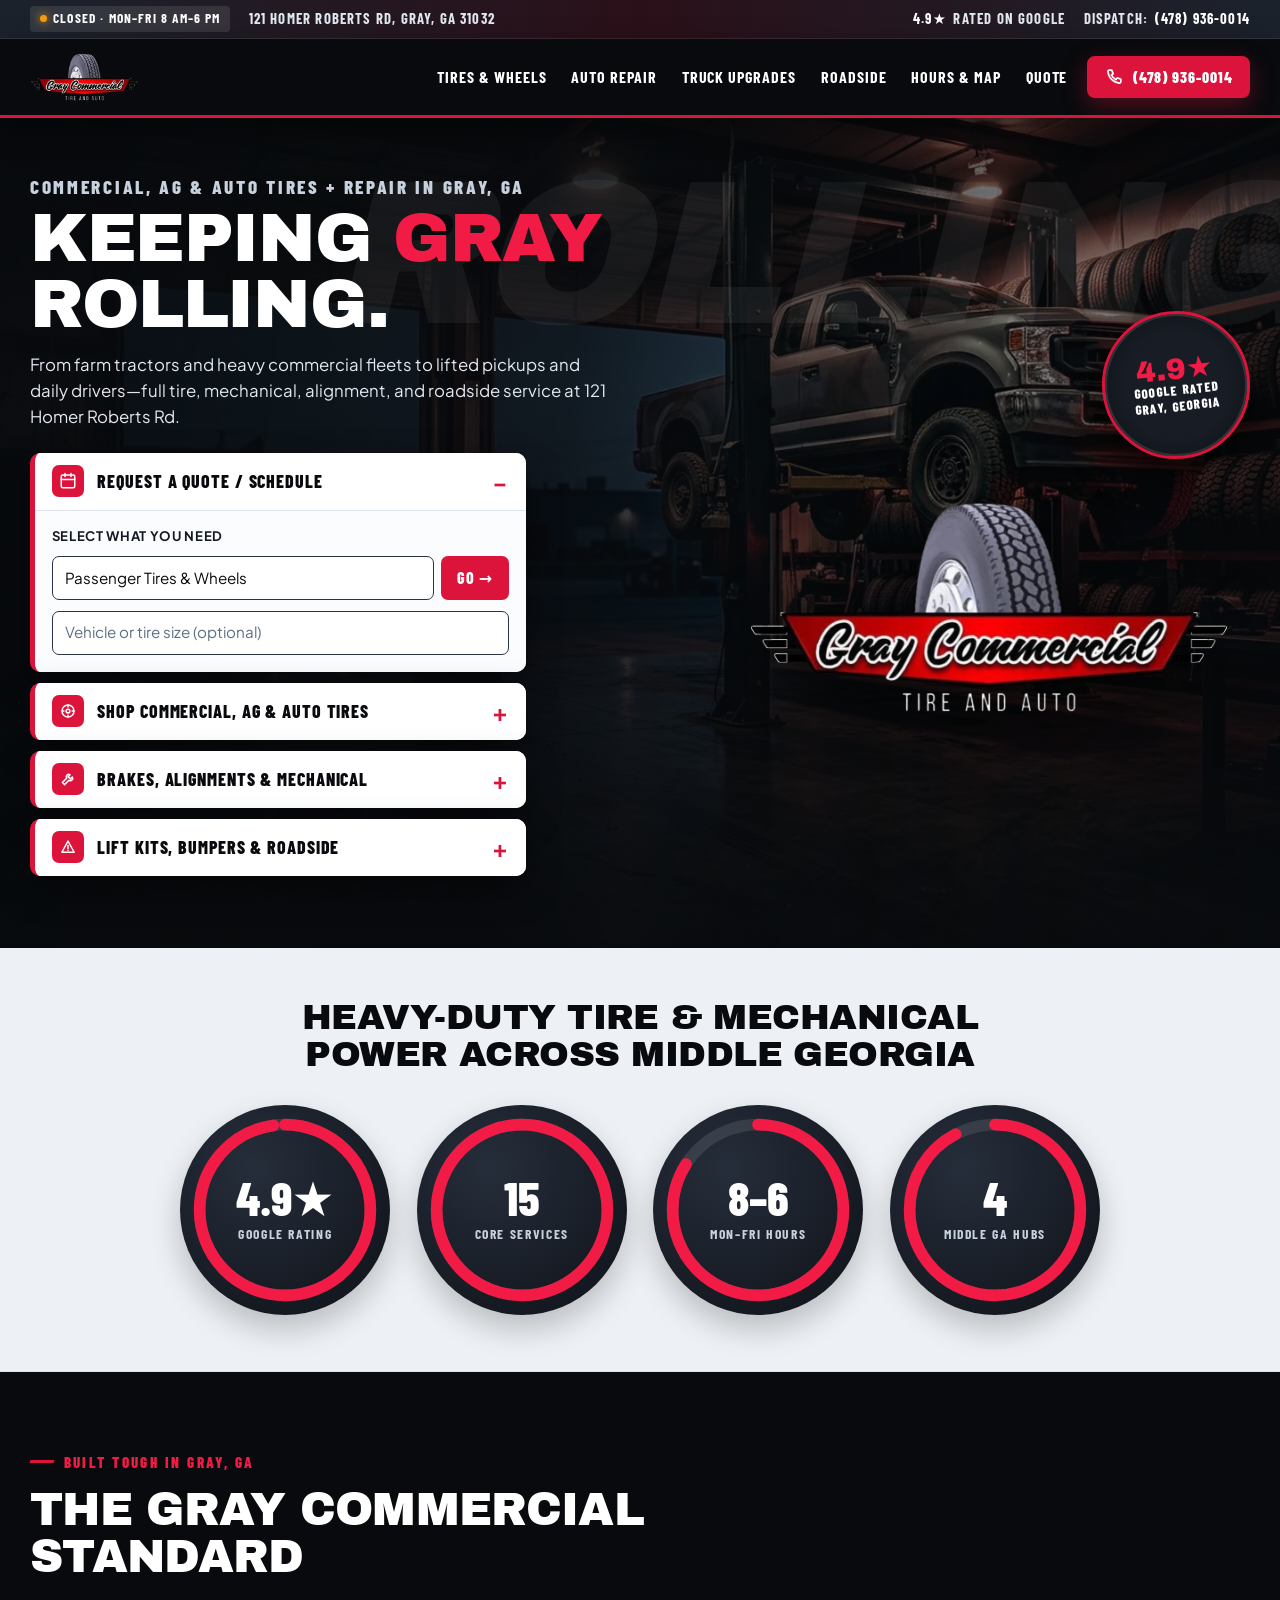
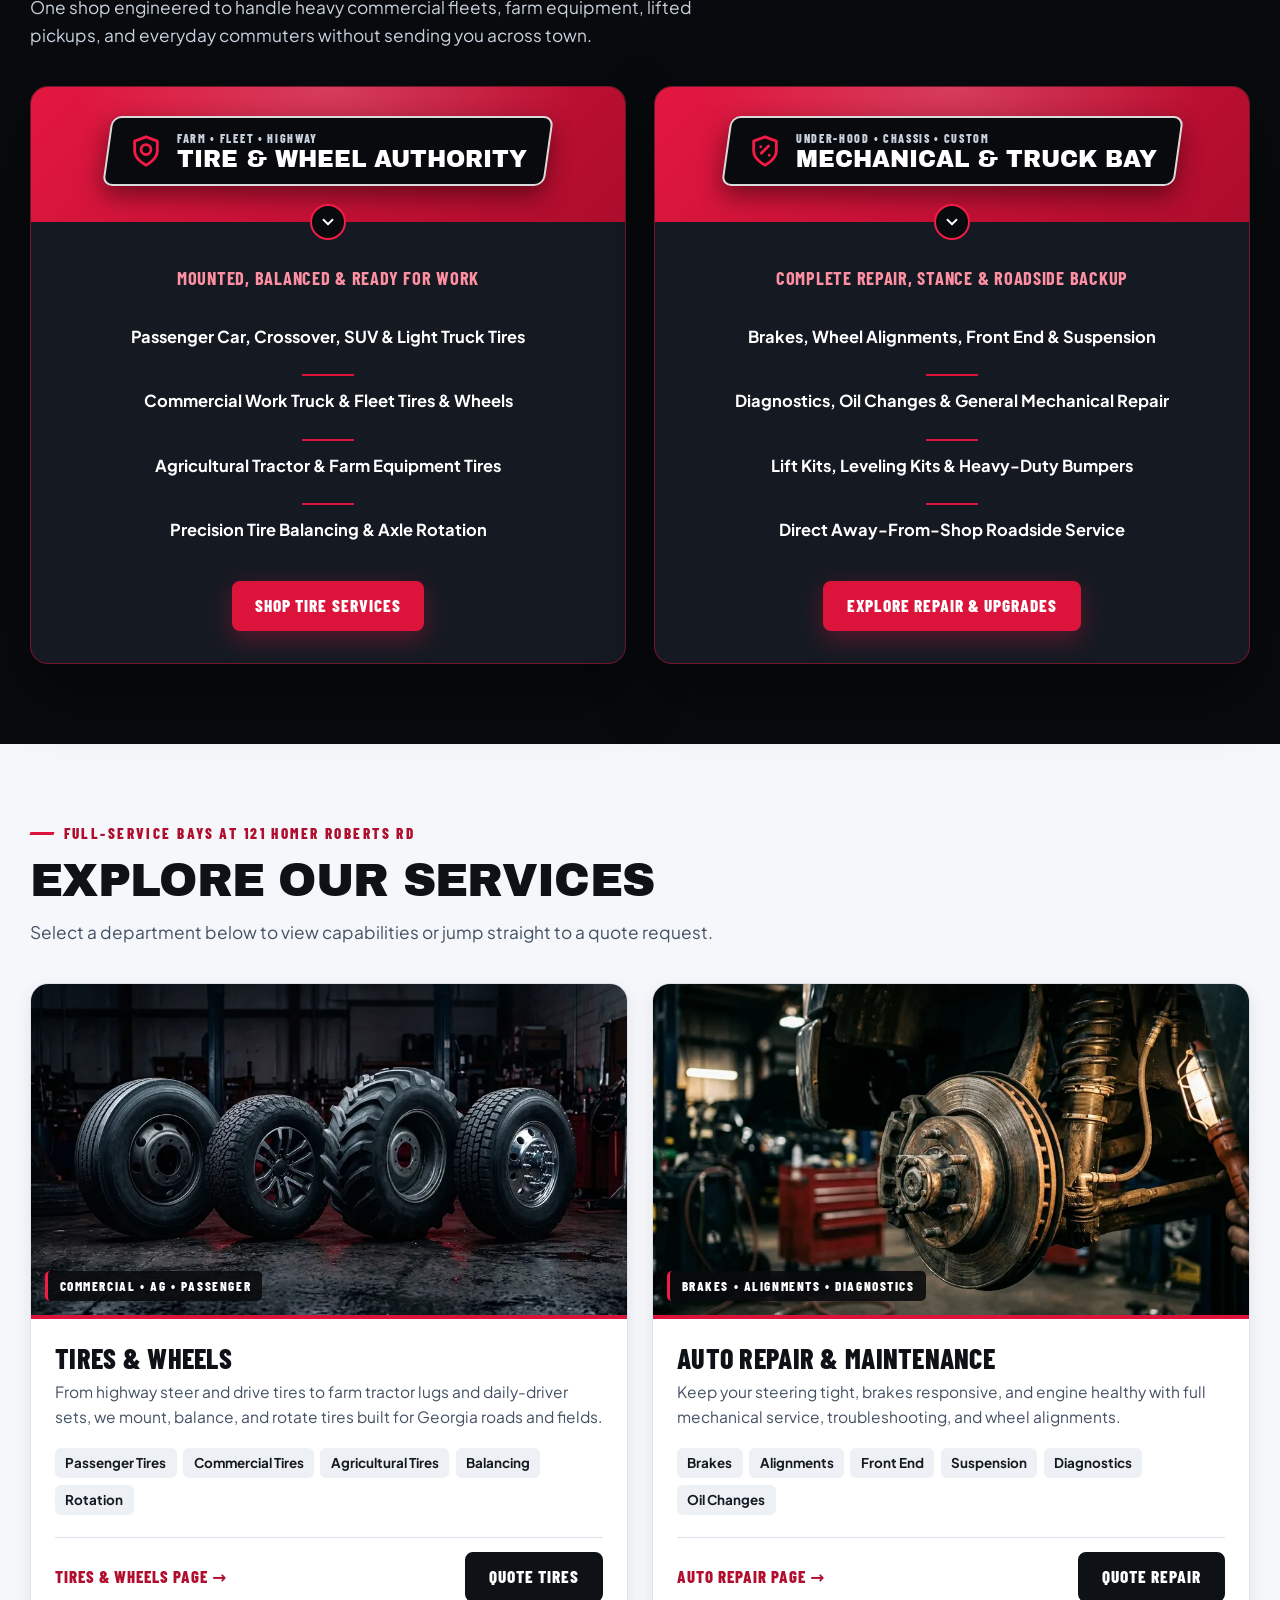
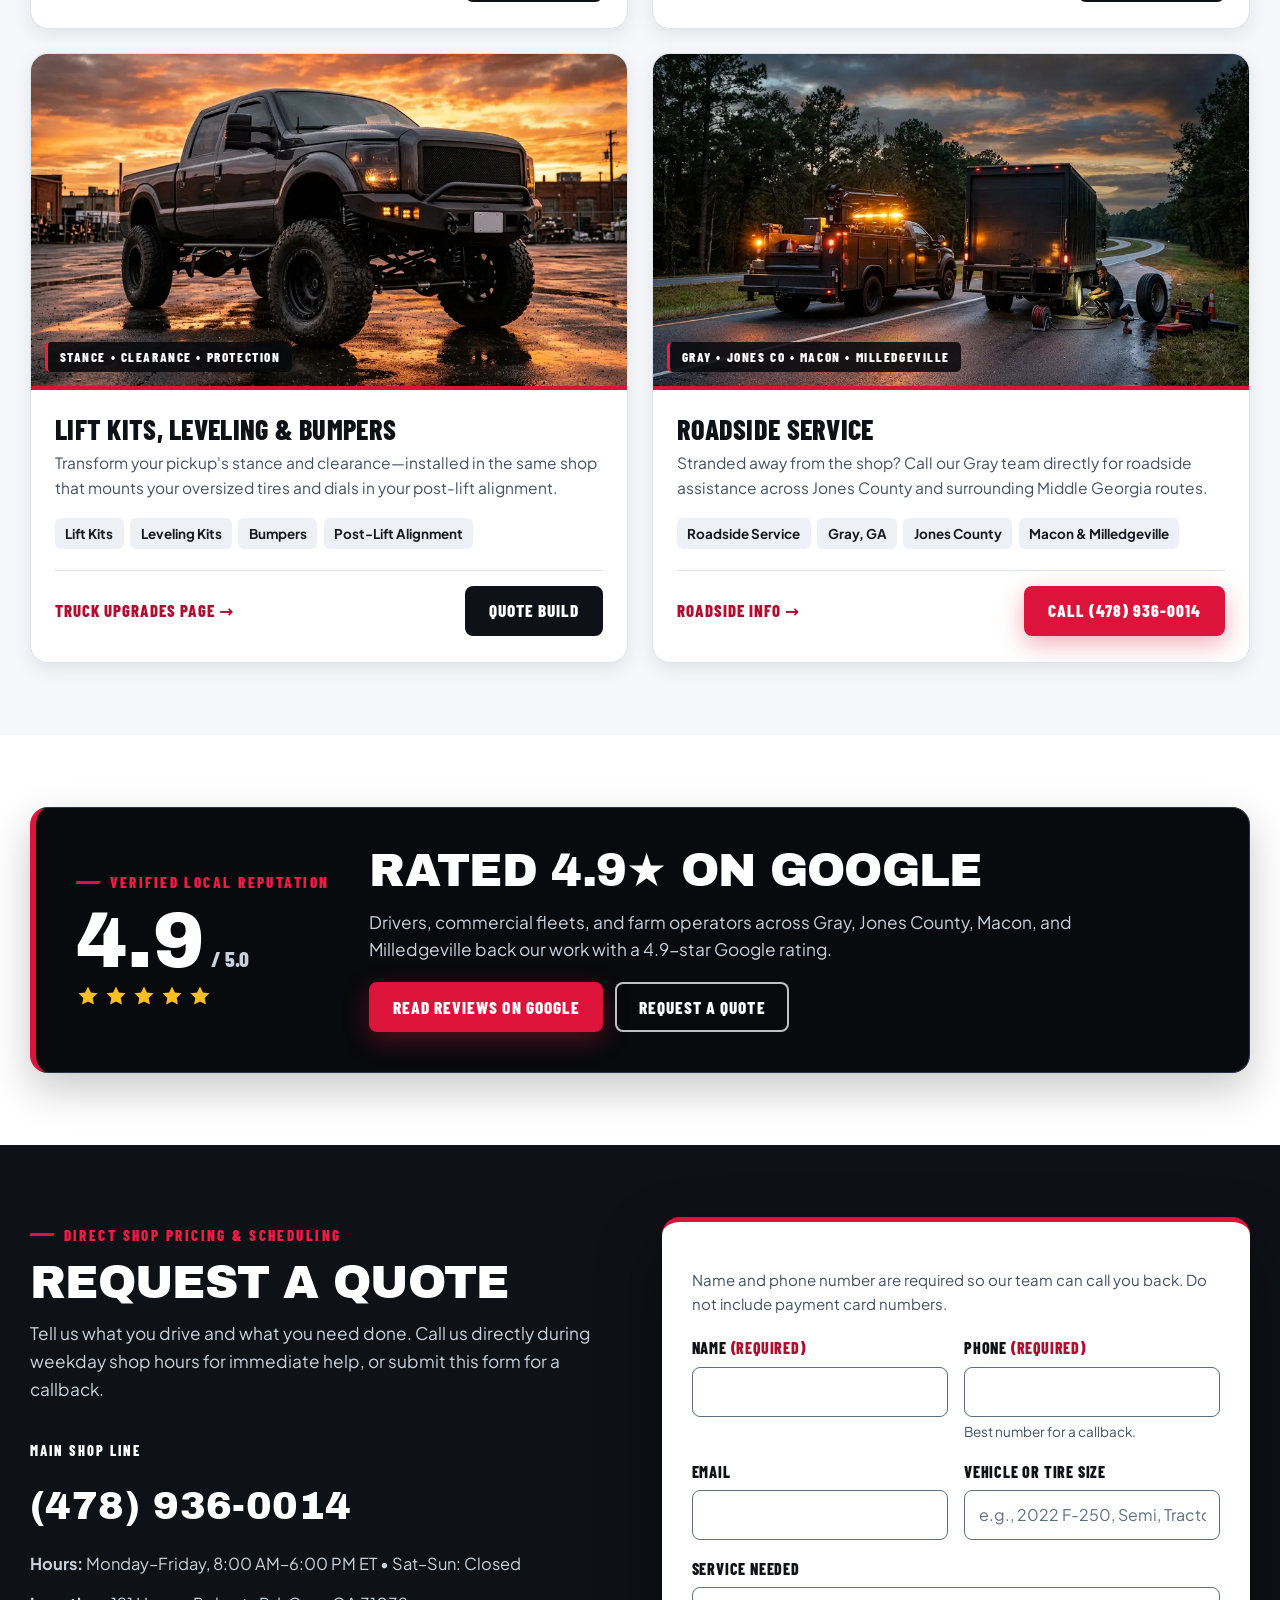
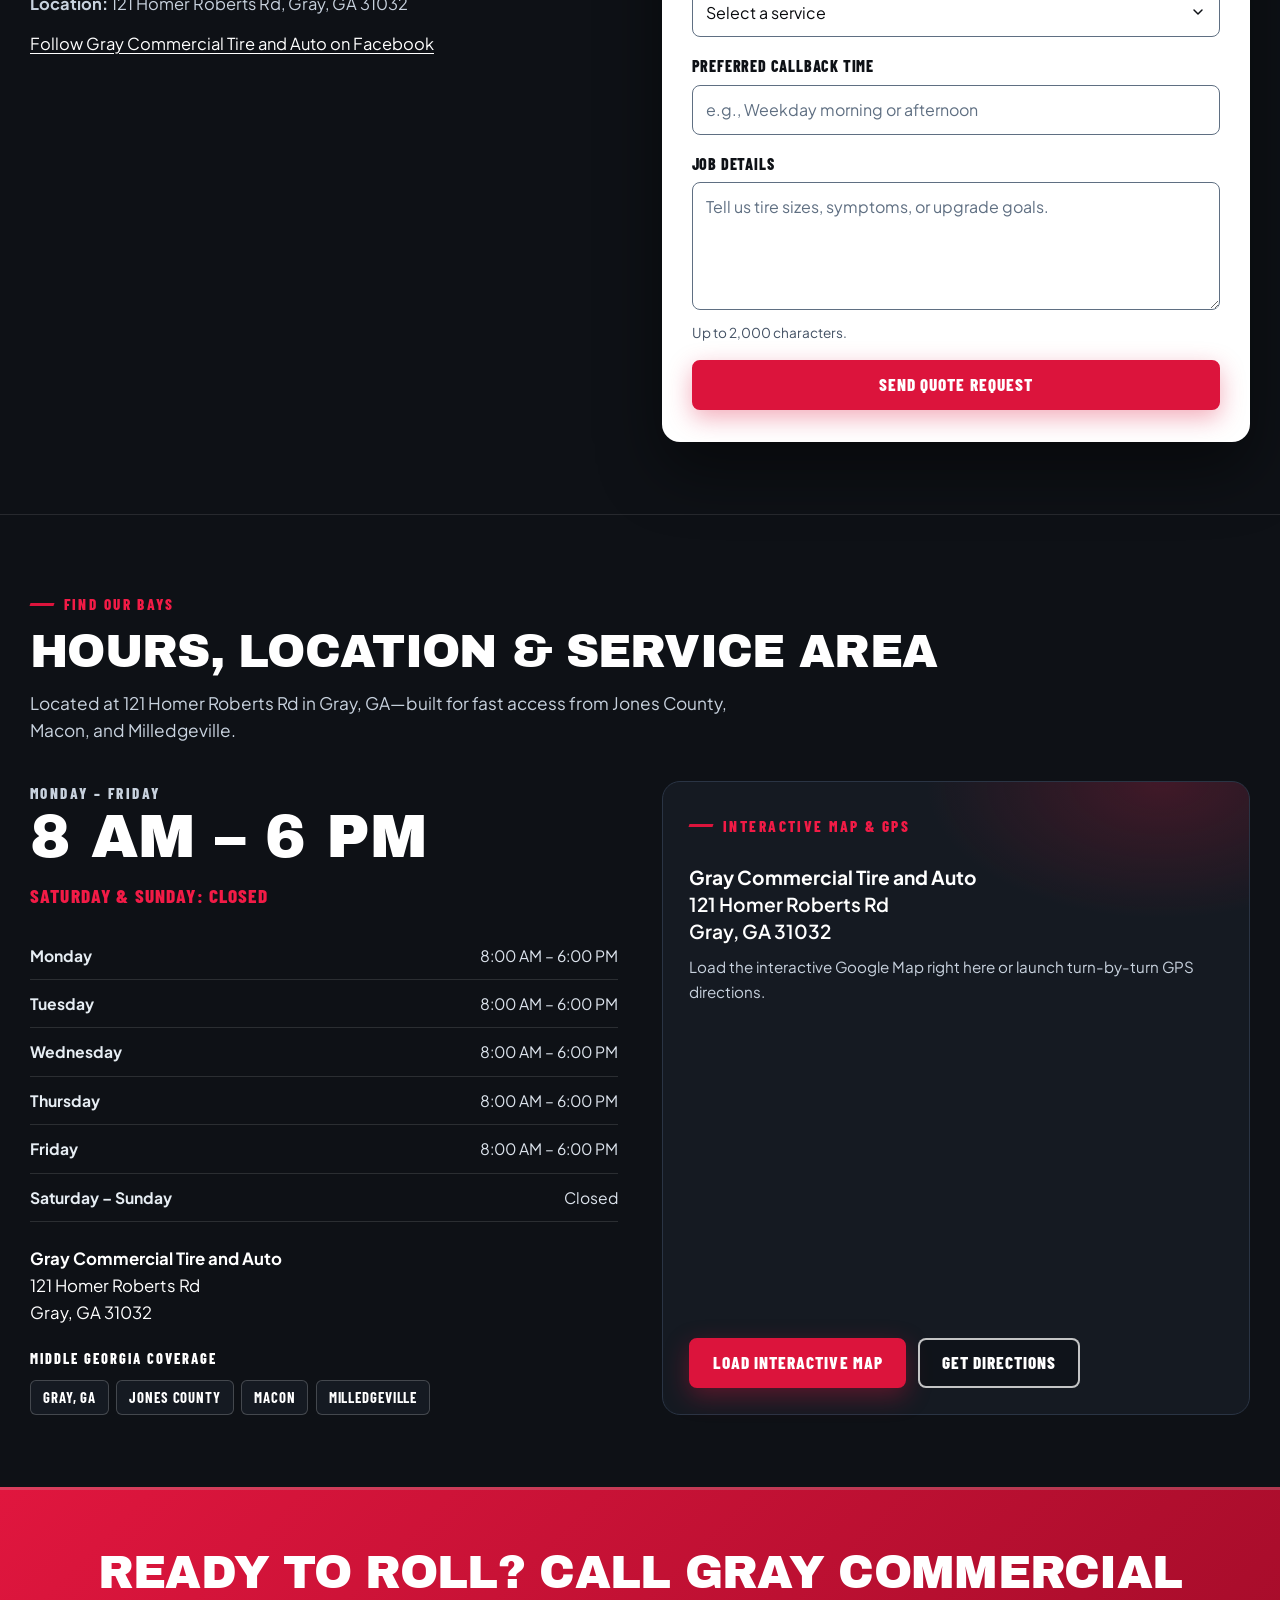
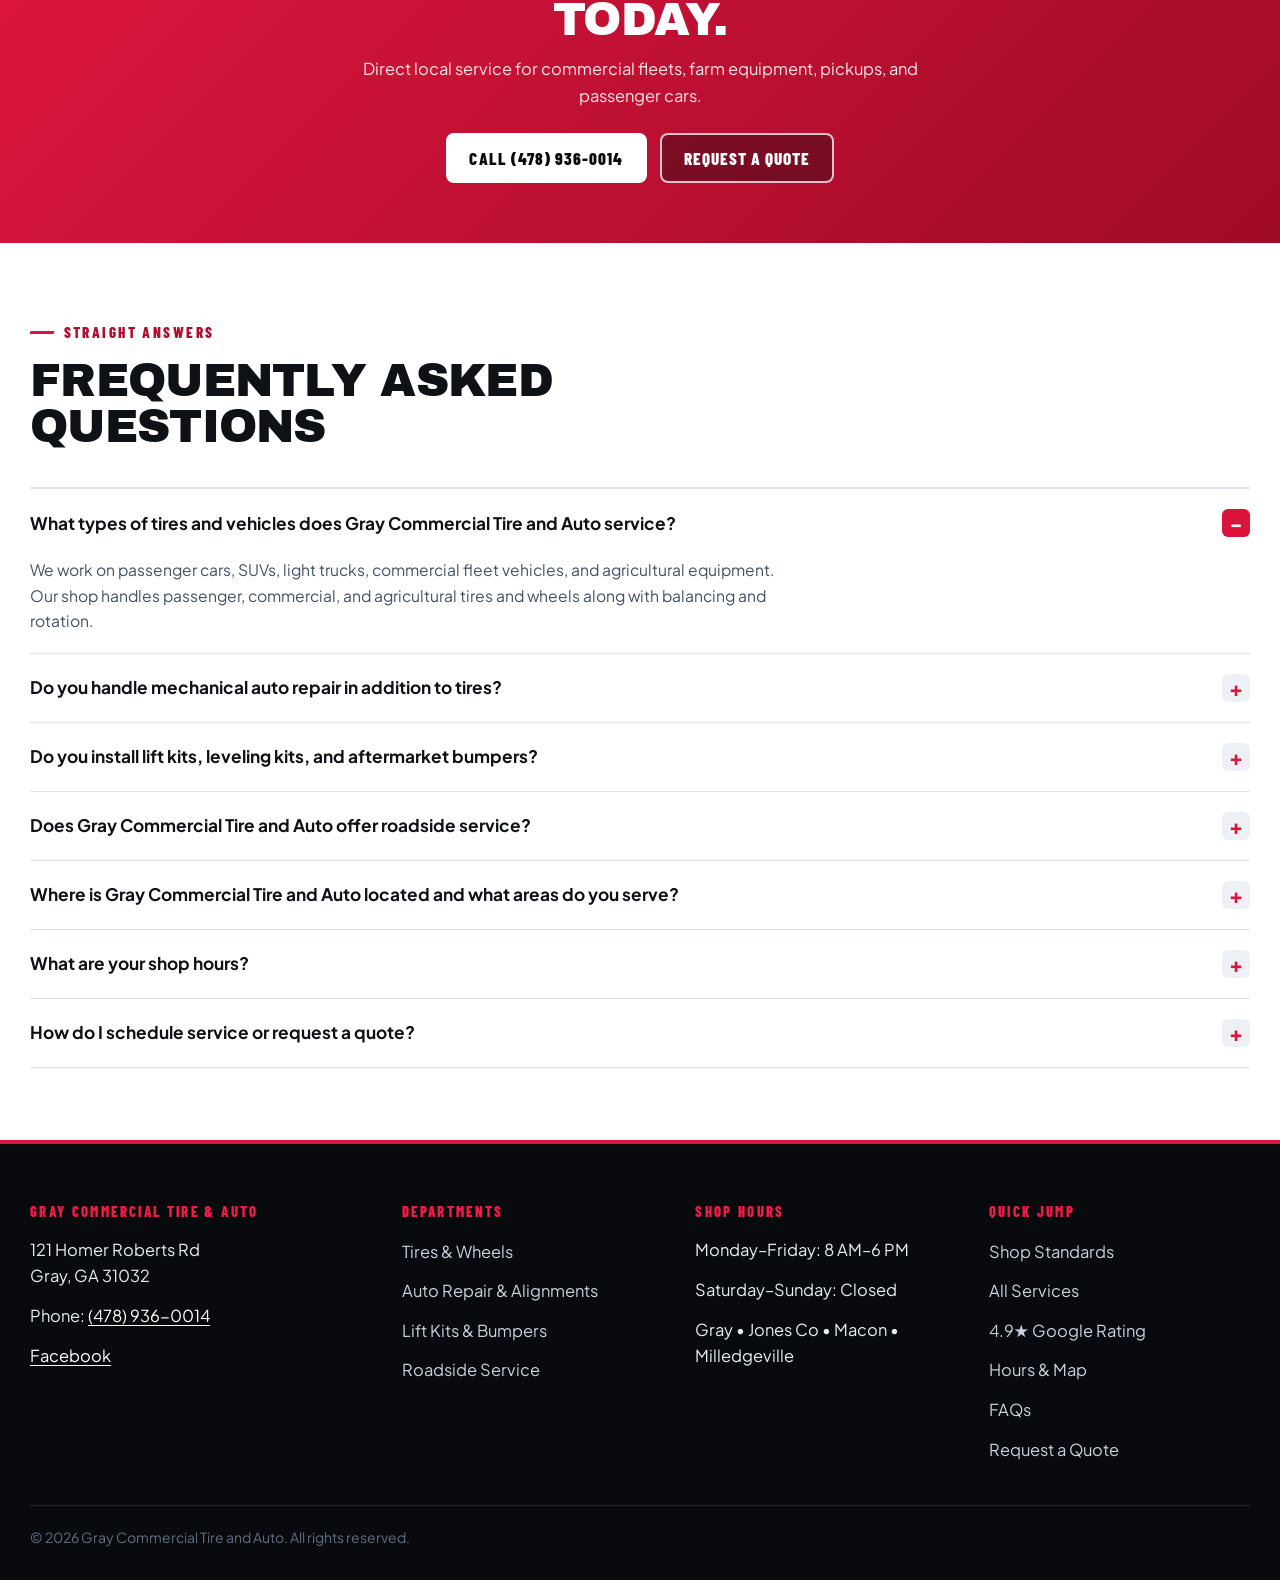
==== commit db19882d: "Midas x Gas Monkey visual overhaul with custom garage photography, hero action stack, gauge dials, a" ====
--- a/index.html
+++ b/index.html
@@ -6,12 +6,11 @@
   <title>Gray Commercial Tire and Auto | Tires &amp; Auto Repair in Gray, GA</title>
   <meta name="description" content="Passenger, commercial, and agricultural tires, brakes, alignments, mechanical repair, lift kits, and roadside service at 121 Homer Roberts Rd, Gray, GA. Call (478) 936-0014.">
   <meta name="robots" content="index, follow">
-  <meta name="theme-color" content="#141b22">
-  <meta name="color-scheme" content="light">
+  <meta name="theme-color" content="#080a0d">
+  <meta name="color-scheme" content="dark light">
   <meta name="format-detection" content="telephone=no">
   <meta name="application-name" content="Gray Commercial Tire and Auto">
   <!-- PLACEHOLDER: production domain is unknown, so canonical and og:url are omitted. Update sitemap.xml and robots.txt when the domain is confirmed. -->
-  <!-- PLACEHOLDER: make og:image and the JSON-LD logo/image URLs absolute when the production domain is confirmed. -->
   <meta property="og:site_name" content="Gray Commercial Tire and Auto">
   <meta property="og:title" content="Gray Commercial Tire and Auto | Tires &amp; Auto Repair in Gray, GA">
   <meta property="og:description" content="Passenger, commercial, and agricultural tires, brakes, alignments, mechanical repair, lift kits, and roadside service in Gray, GA. Call (478) 936-0014.">
@@ -29,11 +28,12 @@
   <link rel="icon" href="img/favicon-192.png" type="image/png" sizes="192x192">
   <link rel="apple-touch-icon" href="img/apple-touch-icon.png">
   <link rel="manifest" href="site.webmanifest">
+  <link rel="preload" as="image" href="img/hero-garage.webp" type="image/webp">
   <link rel="preconnect" href="https://fonts.googleapis.com">
   <link rel="preconnect" href="https://fonts.gstatic.com" crossorigin>
-  <link rel="stylesheet" href="https://fonts.googleapis.com/css2?family=Barlow+Condensed:wght@600;700;800&amp;family=Plus+Jakarta+Sans:wght@400;500;600;700&amp;display=swap">
+  <link rel="stylesheet" href="https://fonts.googleapis.com/css2?family=Archivo+Black&amp;family=Barlow+Condensed:ital,wght@0,700;0,800;1,800&amp;family=Plus+Jakarta+Sans:wght@400;500;600;700&amp;display=swap">
   <link rel="stylesheet" href="css/styles.css">
-  <!-- Geo coordinates are the U.S. Census Bureau Public AR Current address-range match for 121 Homer Roberts Rd, Gray, GA 31032 (interpolated along the 101–123 range), retrieved 2026-11-24. Confirm exact rooftop pin in Google Maps before adding a verified hasMap Place URL. -->
+  <!-- Geo coordinates are the U.S. Census Bureau Public AR Current address-range match for 121 Homer Roberts Rd, Gray, GA 31032 (interpolated along the 101–123 range), retrieved 2026-11-24. -->
   <script type="application/ld+json">
   {
     "@context": "https://schema.org",
@@ -43,7 +43,7 @@
         "@id": "#business",
         "name": "Gray Commercial Tire and Auto",
         "logo": "img/logo-og.png",
-        "image": "img/logo-og.png",
+        "image": "img/hero-garage.webp",
         "description": "Gray Commercial Tire and Auto is a full-service tire shop and auto repair facility at 121 Homer Roberts Rd, Gray, GA 31032 serving Gray, Jones County, Macon, and Milledgeville. Services cover passenger, commercial, and agricultural tires and wheels, balancing, rotation, oil changes, brakes, front end repair, diagnostics, wheel alignments, suspension, lift and leveling kits, bumpers, general mechanical repair, and roadside service.",
         "telephone": "+1-478-936-0014",
         "address": {
@@ -183,11 +183,23 @@
   }
   </script>
 </head>
-<body data-hero="true">
-  <div class="top-sentinel" aria-hidden="true"></div>
+<body>
   <a class="skip" href="#content">Skip to content</a>
 
-  <header class="site-header is-solid has-logo" id="site-header">
+  <div class="utility-bar" role="region" aria-label="Shop status and location">
+    <div class="wrap utility-inner">
+      <div class="utility-cluster">
+        <span class="status-pill" data-open-status>Mon&ndash;Fri 8 AM&ndash;6 PM</span>
+        <span class="utility-item utility-hide-sm">121 Homer Roberts Rd, Gray, GA 31032</span>
+      </div>
+      <div class="utility-cluster">
+        <a class="utility-item utility-hide-sm" href="#reviews"><strong>4.9&#9733;</strong> Rated on Google</a>
+        <a class="utility-item" href="tel:+14789360014">Dispatch: <strong>(478) 936-0014</strong></a>
+      </div>
+    </div>
+  </div>
+
+  <header class="site-header" id="site-header">
     <div class="wrap header-bar">
       <a class="logo" href="index.html">
         <picture>
@@ -201,200 +213,346 @@
           <a href="auto-repair.html">Auto Repair</a>
           <a href="truck-upgrades.html">Truck Upgrades</a>
           <a href="roadside-service.html">Roadside</a>
-          <a href="#hours">Hours</a>
+          <a href="#hours">Hours &amp; Map</a>
           <a href="#contact">Quote</a>
         </nav>
         <a class="btn btn-primary header-call" href="tel:+14789360014" aria-label="Call Gray Commercial Tire and Auto at (478) 936-0014">
-          <svg class="icon" viewBox="0 0 24 24" aria-hidden="true" fill="none" stroke="currentColor" stroke-width="1.8" stroke-linecap="round" stroke-linejoin="round"><path d="M6.2 3.8h3.1L11 8.2 8.8 9.5a12 12 0 0 0 5.7 5.7l1.3-2.2 4.4 1.7v3.1a1.5 1.5 0 0 1-1.6 1.5A15.2 15.2 0 0 1 4.7 5.4 1.5 1.5 0 0 1 6.2 3.8z"/></svg>
+          <svg class="icon" viewBox="0 0 24 24" aria-hidden="true" fill="none" stroke="currentColor" stroke-width="2" stroke-linecap="round" stroke-linejoin="round"><path d="M6.2 3.8h3.1L11 8.2 8.8 9.5a12 12 0 0 0 5.7 5.7l1.3-2.2 4.4 1.7v3.1a1.5 1.5 0 0 1-1.6 1.5A15.2 15.2 0 0 1 4.7 5.4 1.5 1.5 0 0 1 6.2 3.8z"/></svg>
           <span class="call-short">Call</span>
           <span class="call-full">(478) 936-0014</span>
         </a>
         <button class="menu-toggle" type="button" aria-expanded="false" aria-controls="site-nav" aria-label="Open menu">
-          <svg class="icon icon-open" viewBox="0 0 24 24" aria-hidden="true" fill="none" stroke="currentColor" stroke-width="1.8" stroke-linecap="round"><path d="M4 7h16M4 12h16M4 17h16"/></svg>
-          <svg class="icon icon-close" viewBox="0 0 24 24" aria-hidden="true" fill="none" stroke="currentColor" stroke-width="1.8" stroke-linecap="round"><path d="M6 6l12 12M18 6 6 18"/></svg>
+          <svg class="icon icon-open" viewBox="0 0 24 24" aria-hidden="true" fill="none" stroke="currentColor" stroke-width="2" stroke-linecap="round"><path d="M4 7h16M4 12h16M4 17h16"/></svg>
+          <svg class="icon icon-close" viewBox="0 0 24 24" aria-hidden="true" fill="none" stroke="currentColor" stroke-width="2" stroke-linecap="round"><path d="M6 6l12 12M18 6 6 18"/></svg>
         </button>
       </div>
     </div>
   </header>
-  <script>
-    (function () {
-      document.documentElement.classList.add("js");
-      var header = document.getElementById("site-header");
-      if (!header || !document.body.dataset.hero || window.scrollY > 8) return;
-      header.classList.remove("is-solid", "has-logo");
-      var logo = header.querySelector(".logo");
-      if (logo) {
-        logo.setAttribute("aria-hidden", "true");
-        logo.setAttribute("tabindex", "-1");
-      }
-    })();
-  </script>
 
   <main id="content">
     <section class="hero" aria-labelledby="hero-heading">
+      <div class="hero-bg" aria-hidden="true">
+        <img src="img/hero-garage.webp" alt="" width="1600" height="900" fetchpriority="high">
+      </div>
+      <div class="hero-watermark" aria-hidden="true">ROLLING</div>
       <div class="wrap hero-grid">
         <div class="hero-copy">
-          <p class="eyebrow">Gray, GA &bull; 121 Homer Roberts Rd</p>
-          <h1 id="hero-heading">Commercial, Ag &amp; Auto <span class="accent">Tires &amp; Repair</span> in Gray, GA</h1>
-          <p class="lead">From the farm to the fleet, we keep Gray rolling. Visit our shop for passenger, commercial, and agricultural tires, brakes, alignments, lift kits, full mechanical repair, and roadside service.</p>
-          <div class="hero-actions">
-            <a class="btn btn-primary" href="tel:+14789360014">
-              <svg class="icon" viewBox="0 0 24 24" aria-hidden="true" fill="none" stroke="currentColor" stroke-width="1.8" stroke-linecap="round" stroke-linejoin="round"><path d="M6.2 3.8h3.1L11 8.2 8.8 9.5a12 12 0 0 0 5.7 5.7l1.3-2.2 4.4 1.7v3.1a1.5 1.5 0 0 1-1.6 1.5A15.2 15.2 0 0 1 4.7 5.4 1.5 1.5 0 0 1 6.2 3.8z"/></svg>
-              Call (478) 936-0014
-            </a>
-            <a class="btn btn-ghost" href="#contact">Request a Quote</a>
+          <h1 id="hero-heading">
+            <span class="hero-kicker">Commercial, Ag &amp; Auto Tires + Repair in Gray, GA</span>
+            Keeping <span class="accent">Gray</span> Rolling.
+          </h1>
+          <p class="hero-sub">From farm tractors and heavy commercial fleets to lifted pickups and daily drivers—full tire, mechanical, alignment, and roadside service at 121 Homer Roberts Rd.</p>
+
+          <div class="action-stack" role="region" aria-label="Quick shop actions">
+            <div class="action-drawer">
+              <button class="drawer-toggle" type="button" aria-expanded="true" aria-controls="drawer-quote">
+                <span class="drawer-badge" aria-hidden="true">
+                  <svg viewBox="0 0 24 24" fill="none" stroke="currentColor" stroke-width="2" stroke-linecap="round" stroke-linejoin="round"><rect x="3" y="4" width="18" height="17" rx="2"/><path d="M16 2v4M8 2v4M3 10h18"/></svg>
+                </span>
+                <span>Request a Quote / Schedule</span>
+                <span class="drawer-sign" aria-hidden="true">&minus;</span>
+              </button>
+              <div class="drawer-body" id="drawer-quote">
+                <form class="quick-launcher" id="hero-quick-quote">
+                  <label for="quick-service">Select What You Need</label>
+                  <div class="quick-row">
+                    <select id="quick-service">
+                      <option value="Passenger tires and wheels">Passenger Tires &amp; Wheels</option>
+                      <option value="Commercial tires and wheels">Commercial Fleet Tires</option>
+                      <option value="Agricultural tires and wheels">Agricultural / Tractor Tires</option>
+                      <option value="Brakes">Brakes &amp; Stopping</option>
+                      <option value="Alignments">Wheel Alignment</option>
+                      <option value="Lift and leveling kits">Lift &amp; Leveling Kits</option>
+                      <option value="Bumpers">Bumpers</option>
+                      <option value="Oil changes">Oil Change &amp; Maintenance</option>
+                      <option value="Diagnostics">Diagnostics / Repair</option>
+                      <option value="Roadside Service">Roadside Service</option>
+                    </select>
+                    <button class="quick-go" type="submit">Go &rarr;</button>
+                  </div>
+                  <input id="quick-vehicle" type="text" maxlength="100" placeholder="Vehicle or tire size (optional)">
+                </form>
+              </div>
+            </div>
+
+            <div class="action-drawer">
+              <button class="drawer-toggle" type="button" aria-expanded="false" aria-controls="drawer-tires">
+                <span class="drawer-badge" aria-hidden="true">
+                  <svg viewBox="0 0 24 24" fill="none" stroke="currentColor" stroke-width="2" stroke-linecap="round" stroke-linejoin="round"><circle cx="12" cy="12" r="8"/><circle cx="12" cy="12" r="2.5"/><path d="M12 4v2.5M12 17.5V20M4 12h2.5M17.5 12H20"/></svg>
+                </span>
+                <span>Shop Commercial, Ag &amp; Auto Tires</span>
+                <span class="drawer-sign" aria-hidden="true">+</span>
+              </button>
+              <div class="drawer-body" id="drawer-tires" hidden>
+                <p>Passenger car &amp; light truck tires, heavy commercial work truck tires, and agricultural tractor tires—mounted, balanced, and rotated in Gray.</p>
+                <div class="drawer-actions">
+                  <a class="btn btn-primary" href="tires-and-wheels.html">Explore Tires &rarr;</a>
+                  <a class="btn btn-outline-dark" href="tel:+14789360014">Call (478) 936-0014</a>
+                </div>
+              </div>
+            </div>
+
+            <div class="action-drawer">
+              <button class="drawer-toggle" type="button" aria-expanded="false" aria-controls="drawer-repair">
+                <span class="drawer-badge" aria-hidden="true">
+                  <svg viewBox="0 0 24 24" fill="none" stroke="currentColor" stroke-width="2" stroke-linecap="round" stroke-linejoin="round"><path d="M14.7 6.3a3.2 3.2 0 0 0-4.4 4.5L4.5 16.6 7.4 19.5l5.8-5.8a3.2 3.2 0 0 0 4.5-4.4L15.2 11.8 12.2 8.8l2.5-2.5z"/></svg>
+                </span>
+                <span>Brakes, Alignments &amp; Mechanical</span>
+                <span class="drawer-sign" aria-hidden="true">+</span>
+              </button>
+              <div class="drawer-body" id="drawer-repair" hidden>
+                <p>Precision wheel alignments, brakes, front end, suspension, oil changes, diagnostics, and full mechanical repair.</p>
+                <div class="drawer-actions">
+                  <a class="btn btn-primary" href="auto-repair.html">Auto Repair Bay &rarr;</a>
+                  <a class="btn btn-outline-dark" href="#contact">Get Estimate</a>
+                </div>
+              </div>
+            </div>
+
+            <div class="action-drawer">
+              <button class="drawer-toggle" type="button" aria-expanded="false" aria-controls="drawer-upgrades">
+                <span class="drawer-badge" aria-hidden="true">
+                  <svg viewBox="0 0 24 24" fill="none" stroke="currentColor" stroke-width="2" stroke-linecap="round" stroke-linejoin="round"><path d="M12 4.2 20.2 19H3.8L12 4.2z"/><path d="M12 10v4.2"/><path d="M12 16.8h.01"/></svg>
+                </span>
+                <span>Lift Kits, Bumpers &amp; Roadside</span>
+                <span class="drawer-sign" aria-hidden="true">+</span>
+              </button>
+              <div class="drawer-body" id="drawer-upgrades" hidden>
+                <p>Suspension lift &amp; leveling kits, custom steel bumpers, and away-from-shop roadside dispatch across Middle Georgia.</p>
+                <div class="drawer-actions">
+                  <a class="btn btn-primary" href="truck-upgrades.html">Truck Upgrades</a>
+                  <a class="btn btn-secondary" href="roadside-service.html">Roadside Dispatch</a>
+                </div>
+              </div>
+            </div>
           </div>
-          <div class="hero-pills" aria-label="Quick service links">
-            <a class="hero-pill" href="tires-and-wheels.html">Passenger, Commercial &amp; Ag Tires</a>
-            <a class="hero-pill" href="auto-repair.html">Brakes &amp; Alignments</a>
-            <a class="hero-pill" href="truck-upgrades.html">Lift &amp; Leveling Kits</a>
-            <a class="hero-pill" href="roadside-service.html">Roadside Service</a>
+        </div>
+
+        <div class="hero-showcase">
+          <div class="stamp-seal" aria-hidden="true">
+            <div>
+              <div class="stamp-big">4.9&#9733;</div>
+              <div class="stamp-sub">Google Rated<br>Gray, Georgia</div>
+            </div>
           </div>
-        </div>
-        <div class="hero-logo" id="hero-logo">
-          <picture>
-            <source srcset="img/logo-hero.webp" type="image/webp">
-            <img src="img/logo-hero.png" alt="Gray Commercial Tire and Auto" width="1100" height="503">
-          </picture>
+          <div class="hero-emblem-wrap">
+            <picture>
+              <source srcset="img/logo-hero.webp" type="image/webp">
+              <img src="img/logo-hero.png" alt="Gray Commercial Tire and Auto emblem" width="1100" height="503">
+            </picture>
+          </div>
         </div>
       </div>
     </section>
 
-    <section class="trust" aria-label="Shop highlights">
-      <div class="wrap trust-grid">
-        <a class="trust-item" href="#reviews">
-          <span class="trust-kicker">Customer Rating</span>
-          <span class="trust-value">4.9&#9733; on Google</span>
-          <span class="trust-note">Trusted in Middle Georgia</span>
-        </a>
-        <a class="trust-item" href="#hours">
-          <span class="trust-kicker">Shop Hours</span>
-          <span class="trust-value">Mon&ndash;Fri 8 AM&ndash;6 PM</span>
-          <span class="status-pill" data-open-status>Closed Sat &amp; Sun</span>
-        </a>
-        <a class="trust-item" href="roadside-service.html">
-          <span class="trust-kicker">Away From the Shop</span>
-          <span class="trust-value">Roadside Service</span>
-          <span class="trust-note">Call (478) 936-0014</span>
-        </a>
-        <a class="trust-item" href="#hours">
-          <span class="trust-kicker">Service Area</span>
-          <span class="trust-value">Gray &amp; Jones County</span>
-          <span class="trust-note">Serving Macon &amp; Milledgeville</span>
-        </a>
+    <section class="gauge-band" aria-label="Shop capabilities at a glance">
+      <div class="wrap">
+        <h2>Heavy-Duty Tire &amp; Mechanical Power Across Middle Georgia</h2>
+        <div class="gauge-grid">
+          <a class="gauge-dial" href="#reviews">
+            <svg class="gauge-ring" viewBox="0 0 100 100" aria-hidden="true">
+              <circle class="gauge-track" cx="50" cy="50" r="44"/>
+              <circle class="gauge-arc" cx="50" cy="50" r="44" stroke-dasharray="270 277"/>
+            </svg>
+            <div class="gauge-inner">
+              <span class="gauge-num">4.9&#9733;</span>
+              <span class="gauge-label">Google Rating</span>
+            </div>
+          </a>
+          <a class="gauge-dial" href="#services">
+            <svg class="gauge-ring" viewBox="0 0 100 100" aria-hidden="true">
+              <circle class="gauge-track" cx="50" cy="50" r="44"/>
+              <circle class="gauge-arc" cx="50" cy="50" r="44" stroke-dasharray="277 277"/>
+            </svg>
+            <div class="gauge-inner">
+              <span class="gauge-num">15</span>
+              <span class="gauge-label">Core Services</span>
+            </div>
+          </a>
+          <a class="gauge-dial" href="#hours">
+            <svg class="gauge-ring" viewBox="0 0 100 100" aria-hidden="true">
+              <circle class="gauge-track" cx="50" cy="50" r="44"/>
+              <circle class="gauge-arc" cx="50" cy="50" r="44" stroke-dasharray="232 277"/>
+            </svg>
+            <div class="gauge-inner">
+              <span class="gauge-num">8&ndash;6</span>
+              <span class="gauge-label">Mon&ndash;Fri Hours</span>
+            </div>
+          </a>
+          <a class="gauge-dial" href="#hours">
+            <svg class="gauge-ring" viewBox="0 0 100 100" aria-hidden="true">
+              <circle class="gauge-track" cx="50" cy="50" r="44"/>
+              <circle class="gauge-arc" cx="50" cy="50" r="44" stroke-dasharray="255 277"/>
+            </svg>
+            <div class="gauge-inner">
+              <span class="gauge-num">4</span>
+              <span class="gauge-label">Middle GA Hubs</span>
+            </div>
+          </a>
+        </div>
+      </div>
+    </section>
+
+    <section class="standards-band reveal" id="standards" aria-labelledby="standards-heading">
+      <div class="wrap">
+        <div class="section-head">
+          <p class="eyebrow">Built Tough in Gray, GA</p>
+          <h2 id="standards-heading">The Gray Commercial Standard</h2>
+          <p class="intro">One shop engineered to handle heavy commercial fleets, farm equipment, lifted pickups, and everyday commuters without sending you across town.</p>
+        </div>
+
+        <div class="shield-grid">
+          <article class="shield-card">
+            <div class="shield-cap">
+              <div class="shield-emblem">
+                <svg viewBox="0 0 24 24" fill="none" stroke="currentColor" stroke-width="2" stroke-linecap="round" stroke-linejoin="round" aria-hidden="true"><path d="M12 22s8-4 8-10V5l-8-3-8 3v7c0 6 8 10 8 10z"/><circle cx="12" cy="11" r="3.5"/></svg>
+                <div class="shield-emblem-text">
+                  <span class="shield-emblem-kicker">Farm &bull; Fleet &bull; Highway</span>
+                  <span class="shield-emblem-title">Tire &amp; Wheel Authority</span>
+                </div>
+              </div>
+            </div>
+            <div class="shield-notch" aria-hidden="true">
+              <svg viewBox="0 0 24 24" fill="none" stroke="currentColor" stroke-width="2.5" stroke-linecap="round" stroke-linejoin="round"><path d="M6 9l6 6 6-6"/></svg>
+            </div>
+            <div class="shield-body">
+              <p class="shield-sub">Mounted, Balanced &amp; Ready for Work</p>
+              <ul class="shield-list">
+                <li>Passenger Car, Crossover, SUV &amp; Light Truck Tires</li>
+                <li>Commercial Work Truck &amp; Fleet Tires &amp; Wheels</li>
+                <li>Agricultural Tractor &amp; Farm Equipment Tires</li>
+                <li>Precision Tire Balancing &amp; Axle Rotation</li>
+              </ul>
+              <div class="shield-footer">
+                <a class="btn btn-primary" href="tires-and-wheels.html">Shop Tire Services</a>
+              </div>
+            </div>
+          </article>
+
+          <article class="shield-card">
+            <div class="shield-cap">
+              <div class="shield-emblem">
+                <svg viewBox="0 0 24 24" fill="none" stroke="currentColor" stroke-width="2" stroke-linecap="round" stroke-linejoin="round" aria-hidden="true"><path d="M12 22s8-4 8-10V5l-8-3-8 3v7c0 6 8 10 8 10z"/><path d="M9.5 13.5l5-5M9 9h.01M15 15h.01"/></svg>
+                <div class="shield-emblem-text">
+                  <span class="shield-emblem-kicker">Under-Hood &bull; Chassis &bull; Custom</span>
+                  <span class="shield-emblem-title">Mechanical &amp; Truck Bay</span>
+                </div>
+              </div>
+            </div>
+            <div class="shield-notch" aria-hidden="true">
+              <svg viewBox="0 0 24 24" fill="none" stroke="currentColor" stroke-width="2.5" stroke-linecap="round" stroke-linejoin="round"><path d="M6 9l6 6 6-6"/></svg>
+            </div>
+            <div class="shield-body">
+              <p class="shield-sub">Complete Repair, Stance &amp; Roadside Backup</p>
+              <ul class="shield-list">
+                <li>Brakes, Wheel Alignments, Front End &amp; Suspension</li>
+                <li>Diagnostics, Oil Changes &amp; General Mechanical Repair</li>
+                <li>Lift Kits, Leveling Kits &amp; Heavy-Duty Bumpers</li>
+                <li>Direct Away-From-Shop Roadside Service</li>
+              </ul>
+              <div class="shield-footer">
+                <a class="btn btn-primary" href="auto-repair.html">Explore Repair &amp; Upgrades</a>
+              </div>
+            </div>
+          </article>
+        </div>
       </div>
     </section>
 
     <section class="section section-mist reveal" id="services" aria-labelledby="services-heading">
       <div class="wrap">
         <div class="section-head">
-          <p class="eyebrow">Full-Service Tire &amp; Mechanical Shop</p>
-          <h2 id="services-heading">What We Do</h2>
-          <p class="intro">Whether you run a commercial fleet, operate farm equipment, or drive a family car or pickup, we handle tires, mechanical work, truck upgrades, and roadside calls under one roof.</p>
-        </div>
-        <div class="pillar-grid">
-          <article class="pillar-card">
-            <div class="pillar-head">
-              <div class="pillar-icon" aria-hidden="true">
-                <svg viewBox="0 0 24 24" fill="none" stroke="currentColor" stroke-width="1.8" stroke-linecap="round" stroke-linejoin="round"><circle cx="12" cy="12" r="8"/><circle cx="12" cy="12" r="2.4"/><path d="M12 4v2.6M12 17.4V20M4 12h2.6M17.4 12H20"/></svg>
-              </div>
+          <p class="eyebrow">Full-Service Bays at 121 Homer Roberts Rd</p>
+          <h2 id="services-heading">Explore Our Services</h2>
+          <p class="intro">Select a department below to view capabilities or jump straight to a quote request.</p>
+        </div>
+
+        <div class="photo-card-grid">
+          <article class="photo-card">
+            <div class="photo-card-media">
+              <img src="img/card-tires.webp" alt="Commercial, agricultural, and pickup truck tires and wheels on a dark shop floor" width="960" height="540" loading="lazy">
+              <span class="photo-card-tag">Commercial &bull; Ag &bull; Passenger</span>
+            </div>
+            <div class="photo-card-body">
               <h3>Tires &amp; Wheels</h3>
-            </div>
-            <p class="pillar-summary">Sales, mounting, balancing, and rotation for passenger, commercial, and agricultural vehicles.</p>
-            <ul class="pillar-list">
-              <li><strong>Passenger Tires &amp; Wheels</strong><span>Cars, crossovers, SUVs, and daily-driver pickups</span></li>
-              <li><strong>Commercial Tires &amp; Wheels</strong><span>Work trucks, vans, and heavy commercial rigs</span></li>
-              <li><strong>Agricultural Tires &amp; Wheels</strong><span>Tractors, trailers, and farm implements</span></li>
-              <li><strong>Tire Balancing &amp; Rotation</strong><span>Smooth ride quality and longer, even tread wear</span></li>
-            </ul>
-            <div class="pillar-footer">
-              <a class="text-link" href="tires-and-wheels.html">Explore Tires &amp; Wheels &rarr;</a>
+              <p>From highway steer and drive tires to farm tractor lugs and daily-driver sets, we mount, balance, and rotate tires built for Georgia roads and fields.</p>
+              <ul class="tag-cloud" aria-label="Tire services">
+                <li>Passenger Tires</li>
+                <li>Commercial Tires</li>
+                <li>Agricultural Tires</li>
+                <li>Balancing</li>
+                <li>Rotation</li>
+              </ul>
+              <div class="photo-card-footer">
+                <a class="text-link" href="tires-and-wheels.html">Tires &amp; Wheels Page &rarr;</a>
+                <a class="btn btn-secondary" href="index.html?service=Commercial%20tires%20and%20wheels#contact">Quote Tires</a>
+              </div>
             </div>
           </article>
 
-          <article class="pillar-card">
-            <div class="pillar-head">
-              <div class="pillar-icon" aria-hidden="true">
-                <svg viewBox="0 0 24 24" fill="none" stroke="currentColor" stroke-width="1.8" stroke-linecap="round" stroke-linejoin="round"><path d="M14.7 6.3a3.2 3.2 0 0 0-4.4 4.5L4.5 16.6 7.4 19.5l5.8-5.8a3.2 3.2 0 0 0 4.5-4.4L15.2 11.8 12.2 8.8l2.5-2.5z"/></svg>
-              </div>
+          <article class="photo-card">
+            <div class="photo-card-media">
+              <img src="img/card-repair.webp" alt="Heavy-duty disc brake rotor, caliper, and suspension assembly inside an auto repair bay" width="960" height="540" loading="lazy">
+              <span class="photo-card-tag">Brakes &bull; Alignments &bull; Diagnostics</span>
+            </div>
+            <div class="photo-card-body">
               <h3>Auto Repair &amp; Maintenance</h3>
-            </div>
-            <p class="pillar-summary">Preventive maintenance, diagnostics, and mechanical repairs to keep your vehicle safe and dependable.</p>
-            <ul class="pillar-list">
-              <li><strong>Brakes, Front End &amp; Suspension</strong><span>Stopping power, steering stability, and ride control</span></li>
-              <li><strong>Wheel Alignments</strong><span>Straight tracking and protection against uneven tire wear</span></li>
-              <li><strong>Diagnostics &amp; Oil Changes</strong><span>Fault pinpointing plus routine oil and filter service</span></li>
-              <li><strong>General Mechanical Repair</strong><span>Complete under-hood and drivetrain shop repair</span></li>
-            </ul>
-            <div class="pillar-footer">
-              <a class="text-link" href="auto-repair.html">Explore Auto Repair &rarr;</a>
+              <p>Keep your steering tight, brakes responsive, and engine healthy with full mechanical service, troubleshooting, and wheel alignments.</p>
+              <ul class="tag-cloud" aria-label="Mechanical services">
+                <li>Brakes</li>
+                <li>Alignments</li>
+                <li>Front End</li>
+                <li>Suspension</li>
+                <li>Diagnostics</li>
+                <li>Oil Changes</li>
+              </ul>
+              <div class="photo-card-footer">
+                <a class="text-link" href="auto-repair.html">Auto Repair Page &rarr;</a>
+                <a class="btn btn-secondary" href="index.html?service=Brakes#contact">Quote Repair</a>
+              </div>
             </div>
           </article>
 
-          <article class="pillar-card">
-            <div class="pillar-head">
-              <div class="pillar-icon" aria-hidden="true">
-                <svg viewBox="0 0 24 24" fill="none" stroke="currentColor" stroke-width="1.8" stroke-linecap="round" stroke-linejoin="round"><path d="M4.5 19h15"/><path d="M7 19v-3.5h10V19"/><path d="M12 12.5V6"/><path d="M8.8 8.6 12 5.4l3.2 3.2"/></svg>
-              </div>
-              <h3>Lift, Leveling &amp; Truck Upgrades</h3>
-            </div>
-            <p class="pillar-summary">Stance, clearance, and heavy-duty protection installed cleanly with in-house alignment capability.</p>
-            <ul class="pillar-list">
-              <li><strong>Lift &amp; Leveling Kits</strong><span>Added ground clearance and leveled truck stance</span></li>
-              <li><strong>Bumpers</strong><span>Aftermarket and replacement bumper installation and service</span></li>
-              <li><strong>Post-Install Alignment</strong><span>Alignment and wheel balancing dialed in after upgrades</span></li>
-            </ul>
-            <div class="pillar-footer">
-              <a class="text-link" href="truck-upgrades.html">Explore Truck Upgrades &rarr;</a>
+          <article class="photo-card">
+            <div class="photo-card-media">
+              <img src="img/card-trucks.webp" alt="Custom lifted heavy-duty pickup truck with steel off-road bumper and mud-terrain tires at sunset" width="960" height="540" loading="lazy">
+              <span class="photo-card-tag">Stance &bull; Clearance &bull; Protection</span>
+            </div>
+            <div class="photo-card-body">
+              <h3>Lift Kits, Leveling &amp; Bumpers</h3>
+              <p>Transform your pickup's stance and clearance—installed in the same shop that mounts your oversized tires and dials in your post-lift alignment.</p>
+              <ul class="tag-cloud" aria-label="Truck upgrade services">
+                <li>Lift Kits</li>
+                <li>Leveling Kits</li>
+                <li>Bumpers</li>
+                <li>Post-Lift Alignment</li>
+              </ul>
+              <div class="photo-card-footer">
+                <a class="text-link" href="truck-upgrades.html">Truck Upgrades Page &rarr;</a>
+                <a class="btn btn-secondary" href="index.html?service=Lift%20and%20leveling%20kits#contact">Quote Build</a>
+              </div>
             </div>
           </article>
 
-          <article class="pillar-card">
-            <div class="pillar-head">
-              <div class="pillar-icon" aria-hidden="true">
-                <svg viewBox="0 0 24 24" fill="none" stroke="currentColor" stroke-width="1.8" stroke-linecap="round" stroke-linejoin="round"><path d="M12 4.2 20.2 19H3.8L12 4.2z"/><path d="M12 10v4.2"/><path d="M12 16.8h.01"/></svg>
-              </div>
+          <article class="photo-card">
+            <div class="photo-card-media">
+              <img src="img/card-roadside.webp" alt="Roadside tire service truck with amber warning lights assisting a commercial box truck at dusk" width="960" height="540" loading="lazy">
+              <span class="photo-card-tag">Gray &bull; Jones Co &bull; Macon &bull; Milledgeville</span>
+            </div>
+            <div class="photo-card-body">
               <h3>Roadside Service</h3>
-            </div>
-            <p class="pillar-summary">When a vehicle cannot make it to Homer Roberts Rd, our team helps get you moving again.</p>
-            <ul class="pillar-list">
-              <li><strong>Away-From-Shop Assistance</strong><span>Support when a tire or mechanical issue leaves you stranded</span></li>
-              <li><strong>Direct Shop Dispatch</strong><span>Speak directly with our Gray shop at (478) 936-0014</span></li>
-              <li><strong>Local Middle Georgia Focus</strong><span>Serving Gray, Jones County, Macon, and Milledgeville</span></li>
-            </ul>
-            <div class="pillar-footer">
-              <a class="text-link" href="roadside-service.html">Explore Roadside Service &rarr;</a>
-            </div>
-          </article>
-        </div>
-      </div>
-    </section>
-
-    <section class="section section-dark reveal" id="vehicles" aria-labelledby="vehicles-heading">
-      <div class="wrap">
-        <div class="section-head">
-          <p class="eyebrow">Built for Middle Georgia Work &amp; Travel</p>
-          <h2 id="vehicles-heading">From the Farm to the Fleet</h2>
-          <p class="intro">One shop equipped to handle heavy commercial tires, agricultural equipment, and everyday passenger vehicles without bouncing between multiple garages.</p>
-        </div>
-        <div class="segment-grid">
-          <article class="segment-card">
-            <span class="segment-tag">Commercial &amp; Fleet</span>
-            <h3>Work Trucks &amp; Commercial Rigs</h3>
-            <p>Downtime costs money. We service commercial tires and wheels, balancing, brakes, front-end components, alignments, and mechanical repairs to keep your trucks on schedule.</p>
-            <a class="text-link" href="tires-and-wheels.html#commercial">Commercial tire services &rarr;</a>
-          </article>
-          <article class="segment-card">
-            <span class="segment-tag">Farm &amp; Ag</span>
-            <h3>Tractors &amp; Farm Equipment</h3>
-            <p>Agricultural tires and wheels built for real Jones County and Middle Georgia workloads. Call our shop when field equipment needs tire or wheel attention.</p>
-            <a class="text-link" href="tires-and-wheels.html#agricultural">Agricultural tire services &rarr;</a>
-          </article>
-          <article class="segment-card">
-            <span class="segment-tag">Passenger &amp; Pickup</span>
-            <h3>Daily Drivers &amp; Lifted Trucks</h3>
-            <p>From oil changes, brake jobs, and check-engine diagnostics to leveling kits, bumpers, and fresh tires, your car or pickup gets straightforward service in Gray.</p>
-            <a class="text-link" href="auto-repair.html">Auto repair &amp; maintenance &rarr;</a>
+              <p>Stranded away from the shop? Call our Gray team directly for roadside assistance across Jones County and surrounding Middle Georgia routes.</p>
+              <ul class="tag-cloud" aria-label="Roadside coverage">
+                <li>Roadside Service</li>
+                <li>Gray, GA</li>
+                <li>Jones County</li>
+                <li>Macon &amp; Milledgeville</li>
+              </ul>
+              <div class="photo-card-footer">
+                <a class="text-link" href="roadside-service.html">Roadside Info &rarr;</a>
+                <a class="btn btn-primary" href="tel:+14789360014">Call (478) 936-0014</a>
+              </div>
+            </div>
           </article>
         </div>
       </div>
@@ -404,7 +562,7 @@
       <div class="wrap">
         <div class="reputation-box">
           <div>
-            <p class="eyebrow">Google Reputation</p>
+            <p class="eyebrow">Verified Local Reputation</p>
             <div class="rating-score">
               <span class="rating-number">4.9</span>
               <span class="rating-out-of">/ 5.0</span>
@@ -419,10 +577,10 @@
           </div>
           <div>
             <h2 id="reviews-heading">Rated 4.9&#9733; on Google</h2>
-            <p class="intro" style="margin-bottom: 1rem;">Local drivers, fleet operators, and farmers around Gray, Jones County, Macon, and Milledgeville count on us for dependable tire work and mechanical repairs.</p>
+            <p class="intro">Drivers, commercial fleets, and farm operators across Gray, Jones County, Macon, and Milledgeville back our work with a 4.9-star Google rating.</p>
             <div class="reputation-actions">
-              <a class="btn btn-secondary" href="https://www.google.com/maps/search/?api=1&amp;query=Gray+Commercial+Tire+and+Auto%2C+121+Homer+Roberts+Rd%2C+Gray%2C+GA+31032" target="_blank" rel="noopener noreferrer">View Listing &amp; Reviews on Google<span class="sr-only"> (opens in a new tab)</span></a>
-              <a class="btn btn-primary" href="#contact">Request a Quote</a>
+              <a class="btn btn-primary" href="https://www.google.com/maps/search/?api=1&amp;query=Gray+Commercial+Tire+and+Auto%2C+121+Homer+Roberts+Rd%2C+Gray%2C+GA+31032" target="_blank" rel="noopener noreferrer">Read Reviews on Google<span class="sr-only"> (opens in a new tab)</span></a>
+              <a class="btn btn-ghost" href="#contact">Request a Quote</a>
             </div>
           </div>
         </div>
@@ -433,21 +591,21 @@
       <div class="wrap">
         <div class="contact-layout">
           <div class="contact-copy">
-            <p class="eyebrow">Request Pricing or Availability</p>
-            <h2 id="contact-heading">Get a Quote</h2>
-            <p class="intro">Tell us what you drive and what it needs. For the fastest turnaround during shop hours, give us a call directly—or send the form and our team will call you back.</p>
+            <p class="eyebrow">Direct Shop Pricing &amp; Scheduling</p>
+            <h2 id="contact-heading">Request a Quote</h2>
+            <p class="intro">Tell us what you drive and what you need done. Call us directly during weekday shop hours for immediate help, or submit this form for a callback.</p>
             <p class="fine">Main Shop Line</p>
             <p class="phone-line"><a href="tel:+14789360014">(478) 936-0014</a></p>
             <p><strong>Hours:</strong> Monday&ndash;Friday, 8:00 AM&ndash;6:00 PM ET &bull; Sat&ndash;Sun: Closed</p>
-            <p><strong>Address:</strong> 121 Homer Roberts Rd, Gray, GA 31032</p>
-            <p><a href="https://facebook.com/620062815120284" target="_blank" rel="noopener noreferrer">Follow us on Facebook<span class="sr-only"> (opens in a new tab)</span></a></p>
+            <p><strong>Location:</strong> 121 Homer Roberts Rd, Gray, GA 31032</p>
+            <p><a href="https://facebook.com/620062815120284" target="_blank" rel="noopener noreferrer">Follow Gray Commercial Tire and Auto on Facebook<span class="sr-only"> (opens in a new tab)</span></a></p>
           </div>
           <form class="form-card" name="quote" method="POST" action="thanks.html" data-netlify="true" netlify-honeypot="bot-field" aria-describedby="form-note">
             <input type="hidden" name="form-name" value="quote">
             <p class="hp">
               <label>Do not fill this out: <input name="bot-field" type="text" tabindex="-1" autocomplete="off" maxlength="100"></label>
             </p>
-            <p id="form-note">Name and phone number are required so we can reach back out. Please do not include payment card numbers.</p>
+            <p id="form-note">Name and phone number are required so our team can call you back. Do not include payment card numbers.</p>
             <p id="form-error" class="form-error" hidden role="alert">The form could not be sent right now. Please call us at (478) 936-0014.</p>
             <div class="form-grid">
               <div class="field">
@@ -464,8 +622,8 @@
                 <input id="quote-email" name="email" type="email" maxlength="254" autocomplete="email" autocapitalize="off" spellcheck="false">
               </div>
               <div class="field">
-                <label for="quote-vehicle">Vehicle (Year, Make &amp; Model)</label>
-                <input id="quote-vehicle" name="vehicle" type="text" maxlength="100" autocomplete="off" placeholder="e.g., 2021 Ford F-250 or Tractor">
+                <label for="quote-vehicle">Vehicle or Tire Size</label>
+                <input id="quote-vehicle" name="vehicle" type="text" maxlength="100" autocomplete="off" placeholder="e.g., 2022 F-250, Semi, Tractor">
               </div>
               <div class="field span-2">
                 <label for="quote-service">Service Needed</label>
@@ -493,12 +651,12 @@
                 <input id="quote-time" name="preferred-time" type="text" maxlength="80" autocomplete="off" placeholder="e.g., Weekday morning or afternoon">
               </div>
               <div class="field span-2">
-                <label for="quote-message">Project or Repair Details</label>
-                <textarea id="quote-message" name="message" maxlength="2000" rows="4" aria-describedby="message-hint" placeholder="Include tire size, symptoms, or lift/part goals if known."></textarea>
+                <label for="quote-message">Job Details</label>
+                <textarea id="quote-message" name="message" maxlength="2000" rows="4" aria-describedby="message-hint" placeholder="Tell us tire sizes, symptoms, or upgrade goals."></textarea>
                 <span class="hint" id="message-hint">Up to 2,000 characters.</span>
               </div>
               <div class="span-2">
-                <button class="btn btn-primary" type="submit">Send Quote Request</button>
+                <button class="btn btn-primary" type="submit" style="width: 100%;">Send Quote Request</button>
               </div>
             </div>
           </form>
@@ -506,15 +664,15 @@
       </div>
     </section>
 
-    <section class="section section-dark reveal" id="hours" style="border-top: 1px solid rgba(255,255,255,0.08);" aria-labelledby="hours-heading">
+    <section class="section section-dark reveal" id="hours" style="border-top: 1px solid rgba(255,255,255,0.1);" aria-labelledby="hours-heading">
       <div class="wrap">
-        <p class="eyebrow">Visit Our Shop</p>
+        <p class="eyebrow">Find Our Bays</p>
         <h2 id="hours-heading">Hours, Location &amp; Service Area</h2>
-        <p class="intro">Conveniently located in Gray at 121 Homer Roberts Rd, serving drivers, fleets, and farms throughout Middle Georgia.</p>
+        <p class="intro">Located at 121 Homer Roberts Rd in Gray, GA—built for fast access from Jones County, Macon, and Milledgeville.</p>
         <div class="hours-layout">
           <div>
             <div class="hours-lockup">
-              <p class="hours-days">Monday&ndash;Friday</p>
+              <p class="hours-days">Monday &ndash; Friday</p>
               <p class="hours-big">8 AM &ndash; 6 PM</p>
               <p class="hours-closed">Saturday &amp; Sunday: Closed</p>
             </div>
@@ -534,7 +692,7 @@
               121 Homer Roberts Rd<br>
               Gray, GA 31032
             </address>
-            <p class="fine">Communities Served</p>
+            <p class="fine">Middle Georgia Coverage</p>
             <div class="area-pills" aria-label="Service areas">
               <span class="area-pill">Gray, GA</span>
               <span class="area-pill">Jones County</span>
@@ -544,13 +702,13 @@
           </div>
           <div class="map-panel">
             <div>
-              <p class="eyebrow">Directions &amp; Map</p>
+              <p class="eyebrow">Interactive Map &amp; GPS</p>
               <p class="map-address"><strong>Gray Commercial Tire and Auto</strong><br>121 Homer Roberts Rd<br>Gray, GA 31032</p>
-              <p class="map-note">Load the interactive map below or open turn-by-turn directions directly in Google Maps.</p>
+              <p class="map-note">Load the interactive Google Map right here or launch turn-by-turn GPS directions.</p>
             </div>
             <div class="map-frame" data-map-frame></div>
             <div class="map-actions">
-              <button class="btn btn-primary" type="button" data-load-map>Show Interactive Map</button>
+              <button class="btn btn-primary" type="button" data-load-map>Load Interactive Map</button>
               <a class="btn btn-ghost" href="https://www.google.com/maps/dir/?api=1&amp;destination=121+Homer+Roberts+Rd%2C+Gray%2C+GA+31032" target="_blank" rel="noopener noreferrer">Get Directions<span class="sr-only"> (opens in a new tab)</span></a>
             </div>
           </div>
@@ -560,8 +718,8 @@
 
     <section class="cta-band reveal" id="cta" aria-labelledby="cta-heading">
       <div class="wrap">
-        <h2 id="cta-heading">Need Tires, Repair, or Roadside Help Today?</h2>
-        <p>Call our Gray shop directly during weekday hours or submit a quote request online.</p>
+        <h2 id="cta-heading">Ready to Roll? Call Gray Commercial Today.</h2>
+        <p>Direct local service for commercial fleets, farm equipment, pickups, and passenger cars.</p>
         <div class="cta-actions">
           <a class="btn btn-white" href="tel:+14789360014">Call (478) 936-0014</a>
           <a class="btn btn-ghost" href="#contact">Request a Quote</a>
@@ -572,8 +730,8 @@
     <section class="section section-white reveal" id="faq" aria-labelledby="faq-heading">
       <div class="wrap">
         <div class="section-head">
-          <p class="eyebrow">Frequently Asked Questions</p>
-          <h2 id="faq-heading">Common Questions</h2>
+          <p class="eyebrow">Straight Answers</p>
+          <h2 id="faq-heading">Frequently Asked Questions</h2>
         </div>
         <div class="faq-list">
           <details class="faq" open>
@@ -611,42 +769,41 @@
 
   <div class="dock" role="region" aria-label="Call or get a quote">
     <a class="btn btn-primary" href="tel:+14789360014">Call Now</a>
-    <a class="btn btn-secondary" href="#contact">Get a Quote</a>
+    <a class="btn btn-outline-dark" href="#contact">Get a Quote</a>
   </div>
 
   <footer class="site-footer">
     <div class="wrap footer-grid">
       <div>
-        <p class="footer-label">Shop</p>
-        <p><strong>Gray Commercial Tire and Auto</strong></p>
+        <p class="footer-label">Gray Commercial Tire &amp; Auto</p>
         <p>121 Homer Roberts Rd<br>Gray, GA 31032</p>
         <p>Phone: <a href="tel:+14789360014">(478) 936-0014</a></p>
         <p><a href="https://facebook.com/620062815120284" target="_blank" rel="noopener noreferrer">Facebook<span class="sr-only"> (opens in a new tab)</span></a></p>
       </div>
       <div>
-        <p class="footer-label">Services</p>
+        <p class="footer-label">Departments</p>
         <div class="footer-links">
           <a href="tires-and-wheels.html">Tires &amp; Wheels</a>
           <a href="auto-repair.html">Auto Repair &amp; Alignments</a>
-          <a href="truck-upgrades.html">Lift Kits &amp; Truck Upgrades</a>
+          <a href="truck-upgrades.html">Lift Kits &amp; Bumpers</a>
           <a href="roadside-service.html">Roadside Service</a>
         </div>
       </div>
       <div>
-        <p class="footer-label">Hours &amp; Area</p>
+        <p class="footer-label">Shop Hours</p>
         <p>Monday&ndash;Friday: 8 AM&ndash;6 PM</p>
         <p>Saturday&ndash;Sunday: Closed</p>
-        <p>Serving Gray, Jones County, Macon &amp; Milledgeville</p>
+        <p>Gray &bull; Jones Co &bull; Macon &bull; Milledgeville</p>
       </div>
       <nav aria-label="Footer">
-        <p class="footer-label">On This Page</p>
+        <p class="footer-label">Quick Jump</p>
         <div class="footer-links">
-          <a href="#services">What We Do</a>
-          <a href="#vehicles">Farm &amp; Fleet</a>
-          <a href="#reviews">Google Rating</a>
-          <a href="#hours">Hours &amp; Location</a>
-          <a href="#faq">Common Questions</a>
-          <a href="#contact">Get a Quote</a>
+          <a href="#standards">Shop Standards</a>
+          <a href="#services">All Services</a>
+          <a href="#reviews">4.9&#9733; Google Rating</a>
+          <a href="#hours">Hours &amp; Map</a>
+          <a href="#faq">FAQs</a>
+          <a href="#contact">Request a Quote</a>
         </div>
       </nav>
     </div>
--- a/css/styles.css
+++ b/css/styles.css
@@ -1,41 +1,40 @@
-/* Gray Commercial Tire and Auto — Industrial Automotive Design System */
+/* Gray Commercial Tire and Auto — Midas x Gas Monkey Garage Aesthetic */
 
 :root {
-  --ink: #131920;
-  --slate-950: #0d1217;
-  --slate-900: #141b22;
-  --slate-850: #1a232c;
-  --slate-800: #212c37;
-  --slate-700: #2d3b49;
-  --slate-600: #425263;
-  --slate-500: #5c6d7e;
-  --line: #d5dde5;
-  --mist: #f2f5f8;
-  --paper: #f7f9fb;
+  --carbon-950: #080a0d;
+  --carbon-900: #0e1116;
+  --carbon-850: #151a22;
+  --carbon-800: #1d2430;
+  --carbon-700: #2a3444;
+  --steel-600: #435164;
+  --steel-500: #5f6f82;
+  --steel-300: #c8d2de;
+  --steel-200: #dce3ec;
+  --steel-100: #edf0f4;
+  --paper: #f5f7fa;
   --white: #ffffff;
-  --crimson: #d91438;
-  --crimson-dark: #b00f2c;
-  --crimson-ink: #a80d29;
-  --crimson-bright: #ff4764;
-  --mark-bg: #fff2f4;
-  --status-open-bg: #e7f6ec;
-  --status-open-ink: #116434;
-  --status-closed-bg: #edf1f5;
-  --status-closed-ink: #3c4b59;
-
-  --font-display: "Barlow Condensed", "Arial Narrow", system-ui, -apple-system, sans-serif;
-  --font-body: "Plus Jakarta Sans", system-ui, -apple-system, "Segoe UI", Roboto, "Helvetica Neue", Arial, sans-serif;
-
-  --wrap: 1180px;
-  --header-height: 4.85rem;
-  --header-logo-h: 58px;
-  --header-logo-shift: calc(var(--header-logo-h) * 350 / 160 / 2);
-  --header-ease: 260ms;
-  --radius: 16px;
-  --radius-lg: 22px;
-  --shadow-sm: 0 4px 16px rgba(13, 18, 23, 0.06);
-  --shadow-md: 0 14px 36px rgba(13, 18, 23, 0.09);
-  --shadow-lg: 0 24px 56px rgba(13, 18, 23, 0.24);
+
+  --crimson: #dc143c;
+  --crimson-vivid: #f21b46;
+  --crimson-dark: #a60d2b;
+  --crimson-ink: #b00e2e;
+  --crimson-glow: rgba(220, 20, 60, 0.35);
+
+  --status-open: #22c55e;
+  --status-closed: #f59e0b;
+
+  --font-block: "Archivo Black", Impact, "Arial Black", sans-serif;
+  --font-cond: "Barlow Condensed", "Arial Narrow", system-ui, sans-serif;
+  --font-body: "Plus Jakarta Sans", system-ui, -apple-system, "Segoe UI", Roboto, sans-serif;
+
+  --wrap: 1220px;
+  --header-height: 4.75rem;
+  --radius-sm: 8px;
+  --radius: 14px;
+  --radius-lg: 18px;
+  --shadow-sm: 0 6px 18px rgba(8, 10, 13, 0.08);
+  --shadow-md: 0 16px 40px rgba(8, 10, 13, 0.22);
+  --shadow-lg: 0 28px 64px rgba(0, 0, 0, 0.48);
 }
 
 *,
@@ -46,11 +45,11 @@
 
 html {
   scroll-behavior: smooth;
-  scroll-padding-top: var(--header-height);
-  color-scheme: light;
-}
-
-[id] { scroll-margin-top: var(--header-height); }
+  scroll-padding-top: calc(var(--header-height) + 1rem);
+  color-scheme: dark light;
+}
+
+[id] { scroll-margin-top: calc(var(--header-height) + 1rem); }
 
 body {
   margin: 0;
@@ -58,15 +57,15 @@
   display: flex;
   flex-direction: column;
   font-family: var(--font-body);
-  font-size: 1.0625rem;
-  line-height: 1.65;
-  color: var(--ink);
-  background: var(--paper);
+  font-size: 1.03rem;
+  line-height: 1.6;
+  color: var(--carbon-900);
+  background: var(--carbon-900);
   overflow-wrap: break-word;
   -webkit-font-smoothing: antialiased;
 }
 
-main { flex: 1; }
+main { flex: 1; background: var(--paper); }
 
 img, svg, iframe { max-width: 100%; }
 
@@ -75,39 +74,43 @@
   width: 100%;
   height: 360px;
   border: 0;
-  border-radius: 14px;
+  border-radius: 12px;
   background: var(--white);
 }
 
 h1, h2, h3, h4, p, ul, ol { margin: 0; }
 
-h1, h2, h3 {
-  font-family: var(--font-display);
-  font-weight: 800;
+h1 {
+  font-family: var(--font-block);
+  font-weight: 400;
+  letter-spacing: -0.02em;
+  line-height: 0.96;
+  text-transform: uppercase;
+  font-size: clamp(2.45rem, 5.4vw, 4.35rem);
+}
+
+h2 {
+  font-family: var(--font-block);
+  font-weight: 400;
   letter-spacing: -0.015em;
   line-height: 1.02;
-  text-wrap: balance;
-}
-
-h1 {
-  font-size: clamp(2.6rem, 6.2vw, 4.9rem);
-  text-transform: uppercase;
-}
-
-h2 {
-  font-size: clamp(2.05rem, 4vw, 3.25rem);
-  text-transform: uppercase;
+  text-transform: uppercase;
+  font-size: clamp(1.9rem, 3.6vw, 2.95rem);
 }
 
 h3 {
+  font-family: var(--font-cond);
+  font-weight: 800;
+  letter-spacing: 0.01em;
+  line-height: 1.08;
+  text-transform: uppercase;
   font-size: clamp(1.45rem, 2.2vw, 1.85rem);
-  line-height: 1.12;
 }
 
 h4 {
   font-family: var(--font-body);
   font-weight: 700;
-  font-size: 1.0625rem;
+  font-size: 1.05rem;
   line-height: 1.3;
 }
 
@@ -122,9 +125,9 @@
   position: absolute;
   left: 0.75rem;
   top: -4rem;
-  z-index: 80;
-  background: var(--white);
-  color: var(--ink);
+  z-index: 100;
+  background: var(--crimson);
+  color: var(--white);
   padding: 0.7rem 1rem;
   border-radius: 8px;
   font-weight: 700;
@@ -151,66 +154,63 @@
   margin-inline: auto;
 }
 
+:focus-visible {
+  outline: 3px solid var(--crimson-vivid);
+  outline-offset: 3px;
+}
+
 .eyebrow {
   display: inline-flex;
   align-items: center;
-  gap: 0.65rem;
-  margin: 0 0 0.85rem;
-  color: var(--slate-600);
-  font-size: 0.8125rem;
-  font-weight: 700;
+  gap: 0.6rem;
+  margin: 0 0 0.8rem;
+  font-family: var(--font-cond);
+  color: var(--crimson-ink);
+  font-size: 0.95rem;
+  font-weight: 800;
   letter-spacing: 0.16em;
   text-transform: uppercase;
 }
 
 .eyebrow::before {
   content: "";
-  width: 1.65rem;
+  width: 1.5rem;
   height: 3px;
   background: var(--crimson);
+  transform: skewX(-18deg);
   flex: none;
 }
 
 .intro {
-  max-width: 42rem;
+  max-width: 44rem;
   margin: 0.85rem 0 2.25rem;
-  color: var(--slate-600);
-  font-size: 1.125rem;
+  color: var(--steel-600);
+  font-size: 1.08rem;
   line-height: 1.6;
 }
 
-:focus-visible {
-  outline: 3px solid var(--crimson-ink);
-  outline-offset: 3px;
-}
-
-.hero :focus-visible,
-.subhero :focus-visible,
-.site-header :focus-visible,
-.section-dark :focus-visible,
-.site-footer :focus-visible,
-.map-panel :focus-visible,
-.cta-band :focus-visible {
-  outline-color: var(--white);
-}
-
-.btn, .menu-toggle, .site-nav a, summary { touch-action: manipulation; }
+/* Buttons */
+.btn, .menu-toggle, .site-nav a, .drawer-toggle, summary {
+  touch-action: manipulation;
+}
 
 .btn {
   display: inline-flex;
   align-items: center;
   justify-content: center;
   gap: 0.55rem;
-  min-height: 52px;
-  padding: 0.8rem 1.4rem;
-  border-radius: 10px;
+  min-height: 50px;
+  padding: 0.75rem 1.35rem;
+  border-radius: 8px;
   border: 2px solid transparent;
   background: transparent;
-  color: var(--ink);
-  font-family: var(--font-body);
-  font-weight: 700;
-  font-size: 1rem;
-  line-height: 1.2;
+  color: var(--carbon-900);
+  font-family: var(--font-cond);
+  font-weight: 800;
+  font-size: 1.08rem;
+  letter-spacing: 0.06em;
+  text-transform: uppercase;
+  line-height: 1.1;
   text-align: center;
   text-decoration: none;
   cursor: pointer;
@@ -221,24 +221,30 @@
   background: var(--crimson);
   border-color: var(--crimson);
   color: var(--white);
-  box-shadow: 0 8px 20px rgba(217, 20, 56, 0.28);
+  box-shadow: 0 8px 24px var(--crimson-glow);
 }
 
 .btn-ghost {
-  border-color: rgba(255, 255, 255, 0.72);
-  color: var(--white);
-  background: rgba(255, 255, 255, 0.04);
+  border-color: rgba(255, 255, 255, 0.75);
+  color: var(--white);
+  background: rgba(8, 10, 13, 0.35);
 }
 
 .btn-secondary {
+  background: var(--carbon-900);
+  border-color: var(--carbon-900);
+  color: var(--white);
+}
+
+.btn-outline-dark {
   background: var(--white);
-  border-color: var(--slate-800);
-  color: var(--ink);
+  border-color: var(--carbon-900);
+  color: var(--carbon-900);
 }
 
 .btn-primary:disabled {
-  background: var(--crimson-ink);
-  border-color: var(--crimson-ink);
+  background: var(--crimson-dark);
+  border-color: var(--crimson-dark);
   cursor: progress;
 }
 
@@ -246,94 +252,136 @@
 
 @media (hover: hover) {
   .btn-primary:hover {
-    background: var(--crimson-dark);
-    border-color: var(--crimson-dark);
+    background: var(--crimson-vivid);
+    border-color: var(--crimson-vivid);
     color: var(--white);
     transform: translateY(-2px);
   }
   .btn-ghost:hover {
     background: var(--white);
     border-color: var(--white);
-    color: var(--ink);
+    color: var(--carbon-950);
   }
   .btn-secondary:hover {
-    background: var(--slate-900);
-    border-color: var(--slate-900);
+    background: var(--crimson);
+    border-color: var(--crimson);
     color: var(--white);
   }
-}
-
-/* Header & Navigation */
-.top-sentinel {
-  position: absolute;
-  top: 0;
-  left: 0;
-  width: 1px;
-  height: 1px;
-  pointer-events: none;
-}
-
+  .btn-outline-dark:hover {
+    background: var(--carbon-900);
+    color: var(--white);
+  }
+}
+
+/* Gas Monkey-Inspired Top Pit-Board Utility Strip */
+.utility-bar {
+  background: linear-gradient(90deg, #1b222c 0%, #2a1019 50%, #1b222c 100%);
+  border-bottom: 1px solid rgba(255, 255, 255, 0.1);
+  color: var(--white);
+  font-family: var(--font-cond);
+  font-size: 0.92rem;
+  font-weight: 700;
+  letter-spacing: 0.08em;
+  text-transform: uppercase;
+}
+
+.utility-inner {
+  display: flex;
+  flex-wrap: wrap;
+  align-items: center;
+  justify-content: space-between;
+  gap: 0.5rem 1.25rem;
+  min-height: 2.35rem;
+  padding: 0.35rem 0;
+}
+
+.utility-cluster {
+  display: flex;
+  flex-wrap: wrap;
+  align-items: center;
+  gap: 0.55rem 1.15rem;
+}
+
+.utility-item {
+  display: inline-flex;
+  align-items: center;
+  gap: 0.4rem;
+  color: #e2e8f0;
+  text-decoration: none;
+}
+
+.utility-item strong { color: var(--white); }
+
+.utility-hide-sm { display: none; }
+
+.status-pill {
+  display: inline-flex;
+  align-items: center;
+  gap: 0.4rem;
+  padding: 0.16rem 0.6rem;
+  border-radius: 4px;
+  background: rgba(255, 255, 255, 0.1);
+  color: var(--white);
+  font-size: 0.84rem;
+}
+
+.status-pill::before {
+  content: "";
+  width: 7px;
+  height: 7px;
+  border-radius: 50%;
+  background: var(--status-closed);
+  box-shadow: 0 0 8px var(--status-closed);
+}
+
+.status-pill.is-open::before {
+  background: var(--status-open);
+  box-shadow: 0 0 8px var(--status-open);
+}
+
+/* Midas-Inspired Pitch-Black Site Header */
 .site-header {
   position: sticky;
   top: 0;
-  z-index: 40;
-  background: transparent;
-  color: var(--white);
-  border-bottom: 2px solid transparent;
-  transition: background-color var(--header-ease) ease, border-color var(--header-ease) ease;
-}
-
-.site-header.is-solid {
-  background: rgba(13, 18, 23, 0.97);
-  backdrop-filter: blur(8px);
-  border-bottom-color: var(--crimson);
+  z-index: 50;
+  background: var(--carbon-950);
+  color: var(--white);
+  border-bottom: 3px solid var(--crimson);
+  box-shadow: 0 10px 30px rgba(0, 0, 0, 0.45);
 }
 
 .header-bar {
-  position: relative;
   display: flex;
   align-items: center;
   justify-content: space-between;
+  gap: 1rem;
   height: var(--header-height);
-  min-height: var(--header-height);
 }
 
 .logo {
-  position: relative;
-  z-index: 2;
-  display: block;
-  opacity: 0;
-  pointer-events: none;
-  transform: translate3d(-10px, 0, 0);
-  transition: opacity var(--header-ease) ease, transform var(--header-ease) ease;
-}
-
-.has-logo .logo {
-  opacity: 1;
-  pointer-events: auto;
-  transform: translate3d(0, 0, 0);
+  display: flex;
+  align-items: center;
+  flex: none;
+  text-decoration: none;
 }
 
 .logo img {
   display: block;
-  height: var(--header-logo-h);
+  height: 50px;
   width: auto;
 }
 
 .header-cluster {
-  position: relative;
-  z-index: 1;
-  display: flex;
-  align-items: center;
-  gap: 0.45rem;
+  display: flex;
+  align-items: center;
+  gap: 0.55rem;
   margin-left: auto;
 }
 
 .header-call {
-  flex: none;
-  min-height: 44px;
-  padding: 0.55rem 0.95rem;
-  font-size: 0.9375rem;
+  min-height: 42px;
+  padding: 0.5rem 0.95rem;
+  font-size: 0.98rem;
 }
 
 .header-call .call-full { display: none; }
@@ -341,13 +389,12 @@
 .menu-toggle {
   width: 44px;
   height: 44px;
-  flex: none;
   display: grid;
   place-items: center;
   padding: 0;
-  border: 1px solid rgba(255, 255, 255, 0.35);
-  border-radius: 9px;
-  background: transparent;
+  border: 1px solid rgba(255, 255, 255, 0.3);
+  border-radius: 8px;
+  background: var(--carbon-850);
   color: var(--white);
   cursor: pointer;
 }
@@ -365,10 +412,10 @@
   top: var(--header-height);
   left: 0;
   right: 0;
-  z-index: 40;
-  padding: 0.5rem 1.25rem 1rem;
-  background: var(--slate-950);
-  border-bottom: 2px solid var(--crimson);
+  z-index: 49;
+  padding: 0.65rem 1.25rem 1.1rem;
+  background: var(--carbon-950);
+  border-bottom: 3px solid var(--crimson);
   box-shadow: var(--shadow-lg);
 }
 
@@ -376,32 +423,46 @@
   display: flex;
   align-items: center;
   min-height: 46px;
-  padding: 0 0.25rem;
-  color: var(--white);
-  font-size: 0.975rem;
-  font-weight: 600;
+  padding: 0 0.3rem;
+  color: var(--white);
+  font-family: var(--font-cond);
+  font-size: 1.08rem;
+  font-weight: 700;
+  letter-spacing: 0.06em;
+  text-transform: uppercase;
   text-decoration: none;
-}
-
-.site-nav a[aria-current="page"] {
-  color: var(--crimson-bright);
-}
-
-/* Hero */
+  border-bottom: 1px solid rgba(255, 255, 255, 0.07);
+}
+
+.site-nav a:last-child { border-bottom: 0; }
+
+.site-nav a[aria-current="page"],
+.site-nav a:hover {
+  color: var(--crimson-vivid);
+}
+
+/* Full-Bleed Midas x Gas Monkey Hero */
 .hero {
   position: relative;
   isolation: isolate;
   overflow: hidden;
-  display: flex;
-  align-items: center;
-  margin-top: calc(var(--header-height) * -1);
-  padding: calc(1.5rem + var(--header-height)) 0 4rem;
-  background:
-    radial-gradient(760px 460px at 96% -8%, rgba(217, 20, 56, 0.28), transparent 58%),
-    radial-gradient(640px 420px at -8% 108%, rgba(92, 109, 126, 0.22), transparent 55%),
-    linear-gradient(160deg, #1d2630 0%, #131920 52%, #0d1217 100%);
-  color: var(--white);
-  border-bottom: 4px solid var(--crimson);
+  padding: 2.75rem 0 3.75rem;
+  background: var(--carbon-950);
+  color: var(--white);
+}
+
+.hero-bg {
+  position: absolute;
+  inset: 0;
+  z-index: -2;
+}
+
+.hero-bg img {
+  width: 100%;
+  height: 100%;
+  object-fit: cover;
+  object-position: 72% center;
+  display: block;
 }
 
 .hero::before {
@@ -409,378 +470,699 @@
   position: absolute;
   inset: 0;
   z-index: -1;
-  background-image:
-    linear-gradient(rgba(255, 255, 255, 0.035) 1px, transparent 1px),
-    linear-gradient(90deg, rgba(255, 255, 255, 0.035) 1px, transparent 1px);
-  background-size: 44px 44px;
-  mask-image: linear-gradient(180deg, rgba(0, 0, 0, 0.85), transparent 92%);
+  background:
+    linear-gradient(96deg, rgba(8, 10, 13, 0.95) 0%, rgba(8, 10, 13, 0.86) 44%, rgba(8, 10, 13, 0.42) 76%, rgba(8, 10, 13, 0.72) 100%),
+    linear-gradient(180deg, rgba(8, 10, 13, 0.35) 0%, transparent 35%, rgba(8, 10, 13, 0.88) 100%);
+}
+
+/* Oversized sheared background watermark text (Gas Monkey nod) */
+.hero-watermark {
+  position: absolute;
+  right: -2%;
+  top: 6%;
+  z-index: -1;
+  font-family: var(--font-block);
+  font-style: italic;
+  font-size: clamp(5rem, 16vw, 14rem);
+  line-height: 0.85;
+  letter-spacing: -0.03em;
+  text-transform: uppercase;
+  color: rgba(255, 255, 255, 0.055);
   pointer-events: none;
+  user-select: none;
+  white-space: nowrap;
 }
 
 .hero-grid {
   display: grid;
-  gap: 2rem;
-  align-items: center;
-}
-
-.hero .eyebrow {
-  color: #dbe3eb;
+  gap: 2.25rem;
+  align-items: center;
+}
+
+.hero-kicker {
+  display: block;
+  margin-bottom: 0.55rem;
+  font-family: var(--font-cond);
+  font-size: clamp(1rem, 1.5vw, 1.2rem);
+  font-weight: 800;
+  letter-spacing: 0.14em;
+  text-transform: uppercase;
+  color: var(--steel-300);
 }
 
 .hero .accent {
-  color: var(--crimson-bright);
-}
-
-.lead {
-  max-width: 40rem;
-  margin: 1.1rem 0 0;
-  color: #e4ebf2;
-  font-size: 1.125rem;
-  line-height: 1.6;
-}
-
-.hero-actions {
-  display: grid;
-  gap: 0.75rem;
-  margin-top: 1.5rem;
-}
-
-.hero-actions .btn {
-  min-height: 3.5rem;
+  color: var(--crimson-vivid);
+}
+
+.hero-sub {
+  max-width: 36rem;
+  margin: 0.9rem 0 1.4rem;
+  color: #e2e8f0;
   font-size: 1.05rem;
-}
-
-.hero-pills {
+  line-height: 1.55;
+}
+
+/* Midas-Style Stacked Interactive Action Drawers */
+.action-stack {
+  display: grid;
+  gap: 0.65rem;
+  max-width: 31rem;
+}
+
+.action-drawer {
+  background: var(--white);
+  color: var(--carbon-900);
+  border-radius: 10px;
+  box-shadow: 0 14px 34px rgba(0, 0, 0, 0.42);
+  overflow: hidden;
+  border-left: 5px solid var(--crimson);
+}
+
+.drawer-toggle {
+  width: 100%;
+  display: flex;
+  align-items: center;
+  gap: 0.85rem;
+  min-height: 56px;
+  padding: 0.8rem 1.05rem;
+  border: 0;
+  background: var(--white);
+  color: var(--carbon-950);
+  font-family: var(--font-cond);
+  font-size: 1.12rem;
+  font-weight: 800;
+  letter-spacing: 0.05em;
+  text-transform: uppercase;
+  text-align: left;
+  cursor: pointer;
+}
+
+.drawer-badge {
+  width: 32px;
+  height: 32px;
+  border-radius: 7px;
+  background: var(--crimson);
+  color: var(--white);
+  display: grid;
+  place-items: center;
+  flex: none;
+}
+
+.drawer-badge svg { width: 18px; height: 18px; }
+
+.drawer-sign {
+  margin-left: auto;
+  color: var(--crimson);
+  font-family: var(--font-body);
+  font-size: 1.5rem;
+  font-weight: 700;
+  line-height: 1;
+}
+
+.drawer-body {
+  padding: 0 1.05rem 1.1rem;
+  border-top: 1px solid var(--steel-200);
+  background: #fbfcfd;
+}
+
+.drawer-body p {
+  padding-top: 0.8rem;
+  color: var(--steel-600);
+  font-size: 0.94rem;
+  line-height: 1.5;
+}
+
+.quick-launcher {
+  display: grid;
+  gap: 0.65rem;
+  padding-top: 0.85rem;
+}
+
+.quick-launcher label {
+  font-size: 0.82rem;
+  font-weight: 700;
+  color: var(--carbon-850);
+  text-transform: uppercase;
+  letter-spacing: 0.05em;
+}
+
+.quick-row {
+  display: grid;
+  grid-template-columns: 1fr auto;
+  gap: 0.45rem;
+}
+
+.quick-row select,
+.quick-launcher input {
+  min-height: 44px;
+  padding: 0.55rem 0.75rem;
+  border: 1.5px solid var(--carbon-700);
+  border-radius: 7px;
+  font-size: 0.95rem;
+  background: var(--white);
+  color: var(--carbon-950);
+}
+
+.quick-go {
+  min-height: 44px;
+  padding: 0 1rem;
+  border: 0;
+  border-radius: 7px;
+  background: var(--crimson);
+  color: var(--white);
+  font-family: var(--font-cond);
+  font-size: 1rem;
+  font-weight: 800;
+  letter-spacing: 0.06em;
+  text-transform: uppercase;
+  cursor: pointer;
+}
+
+.quick-go:hover { background: var(--crimson-vivid); }
+
+.drawer-actions {
   display: flex;
   flex-wrap: wrap;
-  gap: 0.5rem;
-  margin-top: 1.5rem;
-}
-
-.hero-pill {
-  display: inline-flex;
-  align-items: center;
-  padding: 0.42rem 0.85rem;
-  border-radius: 999px;
-  border: 1px solid rgba(255, 255, 255, 0.22);
-  background: rgba(255, 255, 255, 0.06);
-  color: #edf2f7;
-  font-size: 0.875rem;
-  font-weight: 600;
-  text-decoration: none;
-  transition: background-color 0.16s ease, border-color 0.16s ease, color 0.16s ease;
-}
-
-.hero-pill:hover {
-  background: var(--crimson);
-  border-color: var(--crimson);
-  color: var(--white);
-}
-
-.hero-logo {
+  gap: 0.55rem;
+  margin-top: 0.8rem;
+}
+
+.drawer-actions .btn {
+  min-height: 40px;
+  padding: 0.5rem 0.95rem;
+  font-size: 0.94rem;
+}
+
+/* Right Hero Brand Showcase & Gas Monkey Circular Stamp */
+.hero-showcase {
   position: relative;
   display: grid;
   place-items: center;
-  order: -1;
-}
-
-.hero-logo img {
-  width: min(76vw, 460px);
+  gap: 1.25rem;
+}
+
+.hero-emblem-wrap {
+  position: relative;
+  display: grid;
+  place-items: center;
+  padding: 1rem;
+}
+
+.hero-emblem-wrap img {
+  width: min(82vw, 490px);
   height: auto;
-  filter: drop-shadow(0 20px 36px rgba(0, 0, 0, 0.45));
-}
-
-/* Subpage Hero & Breadcrumbs */
+  filter: drop-shadow(0 24px 36px rgba(0, 0, 0, 0.75));
+}
+
+.stamp-seal {
+  display: inline-grid;
+  place-items: center;
+  width: 148px;
+  height: 148px;
+  border-radius: 50%;
+  background: radial-gradient(circle, #181d25 52%, #0a0d11 100%);
+  border: 3px solid var(--crimson);
+  box-shadow: 0 18px 40px rgba(0, 0, 0, 0.65), inset 0 0 0 2px rgba(255, 255, 255, 0.12);
+  color: var(--white);
+  text-align: center;
+  padding: 0.85rem;
+  transform: rotate(-6deg);
+}
+
+.stamp-big {
+  font-family: var(--font-block);
+  font-size: 1.85rem;
+  line-height: 0.95;
+  color: var(--crimson-vivid);
+}
+
+.stamp-sub {
+  font-family: var(--font-cond);
+  font-size: 0.82rem;
+  font-weight: 800;
+  letter-spacing: 0.1em;
+  text-transform: uppercase;
+  line-height: 1.2;
+  color: var(--white);
+}
+
+/* Subpage Photo Hero */
 .subhero {
   position: relative;
   isolation: isolate;
+  overflow: hidden;
+  padding: 3.5rem 0 3.75rem;
+  background: var(--carbon-950);
+  color: var(--white);
+  border-bottom: 4px solid var(--crimson);
+}
+
+.subhero-bg {
+  position: absolute;
+  inset: 0;
+  z-index: -2;
+}
+
+.subhero-bg img {
+  width: 100%;
+  height: 100%;
+  object-fit: cover;
+  object-position: center;
+  display: block;
+}
+
+.subhero::before {
+  content: "";
+  position: absolute;
+  inset: 0;
+  z-index: -1;
+  background: linear-gradient(95deg, rgba(8, 10, 13, 0.94) 0%, rgba(8, 10, 13, 0.82) 55%, rgba(8, 10, 13, 0.55) 100%);
+}
+
+.breadcrumbs {
+  display: flex;
+  flex-wrap: wrap;
+  align-items: center;
+  gap: 0.45rem;
+  margin-bottom: 1rem;
+  font-family: var(--font-cond);
+  font-size: 0.95rem;
+  font-weight: 700;
+  letter-spacing: 0.08em;
+  text-transform: uppercase;
+  color: var(--steel-300);
+}
+
+.breadcrumbs a {
+  color: var(--white);
+  text-decoration: none;
+}
+
+.breadcrumbs a:hover { color: var(--crimson-vivid); }
+
+.subhero .eyebrow { color: var(--crimson-vivid); }
+
+.subhero .lead {
+  max-width: 42rem;
+  margin-top: 0.95rem;
+  color: #e2e8f0;
+  font-size: 1.08rem;
+}
+
+.hero-actions {
+  display: flex;
+  flex-wrap: wrap;
+  gap: 0.75rem;
+  margin-top: 1.5rem;
+}
+
+/* Gas Monkey-Style Tachometer Gauge Dials Band */
+.gauge-band {
   padding: 3.25rem 0 3.5rem;
+  background: var(--steel-100);
+  border-bottom: 1px solid var(--steel-200);
+  text-align: center;
+}
+
+.gauge-band h2 {
+  max-width: 50rem;
+  margin: 0 auto 2rem;
+  font-size: clamp(1.55rem, 2.8vw, 2.25rem);
+  color: var(--carbon-950);
+}
+
+.gauge-grid {
+  display: grid;
+  grid-template-columns: repeat(2, minmax(0, 1fr));
+  gap: 1.15rem;
+  max-width: 58rem;
+  margin: 0 auto;
+}
+
+.gauge-dial {
+  position: relative;
+  aspect-ratio: 1 / 1;
+  max-width: 210px;
+  width: 100%;
+  margin: 0 auto;
+  border-radius: 50%;
+  background: radial-gradient(circle at 35% 30%, #262e3b 0%, #141820 75%);
+  box-shadow: 0 14px 30px rgba(8, 10, 13, 0.22);
+  display: grid;
+  place-items: center;
+  padding: 1rem;
+  color: var(--white);
+  text-decoration: none;
+  transition: transform 0.2s ease;
+}
+
+@media (hover: hover) {
+  .gauge-dial:hover { transform: translateY(-4px) scale(1.02); }
+}
+
+.gauge-ring {
+  position: absolute;
+  inset: 8px;
+  width: calc(100% - 16px);
+  height: calc(100% - 16px);
+  transform: rotate(-90deg);
+  pointer-events: none;
+}
+
+.gauge-track {
+  fill: none;
+  stroke: rgba(255, 255, 255, 0.1);
+  stroke-width: 6;
+}
+
+.gauge-arc {
+  fill: none;
+  stroke: var(--crimson-vivid);
+  stroke-width: 6;
+  stroke-linecap: round;
+}
+
+.gauge-inner {
+  position: relative;
+  z-index: 1;
+  display: flex;
+  flex-direction: column;
+  align-items: center;
+  gap: 0.15rem;
+}
+
+.gauge-num {
+  font-family: var(--font-cond);
+  font-size: clamp(2.1rem, 4vw, 3rem);
+  font-weight: 800;
+  line-height: 0.95;
+  color: var(--white);
+}
+
+.gauge-label {
+  font-family: var(--font-cond);
+  font-size: 0.85rem;
+  font-weight: 700;
+  letter-spacing: 0.12em;
+  text-transform: uppercase;
+  color: var(--steel-300);
+}
+
+/* Midas-Inspired Dark Shield Guarantees / Standards Section */
+.standards-band {
+  padding: 4.5rem 0 5rem;
+  background: var(--carbon-950);
+  color: var(--white);
+}
+
+.standards-band .eyebrow { color: var(--crimson-vivid); }
+.standards-band .intro { color: var(--steel-300); }
+
+.shield-grid {
+  display: grid;
+  gap: 1.75rem;
+}
+
+.shield-card {
+  display: flex;
+  flex-direction: column;
+  border-radius: var(--radius-lg);
+  overflow: hidden;
+  background: var(--carbon-850);
+  border: 1px solid rgba(220, 20, 60, 0.45);
+  box-shadow: var(--shadow-lg);
+}
+
+.shield-cap {
+  position: relative;
+  padding: 1.85rem 1.5rem 2.25rem;
   background:
-    radial-gradient(640px 360px at 95% 0%, rgba(217, 20, 56, 0.24), transparent 58%),
-    linear-gradient(160deg, #1d2630 0%, #131920 60%, #0d1217 100%);
-  color: var(--white);
-  border-bottom: 4px solid var(--crimson);
-}
-
-.breadcrumbs {
-  display: flex;
-  flex-wrap: wrap;
-  align-items: center;
-  gap: 0.45rem;
-  margin-bottom: 1.1rem;
-  font-size: 0.875rem;
-  color: #c7d1dc;
-}
-
-.breadcrumbs a {
-  color: #edf2f7;
-  text-decoration: none;
-  font-weight: 600;
-}
-
-.breadcrumbs a:hover { text-decoration: underline; }
-
-.subhero .eyebrow { color: #dbe3eb; }
-.subhero .lead { max-width: 44rem; }
-
-/* Trust Strip */
-.trust {
-  background: var(--white);
-  border-bottom: 1px solid var(--line);
-}
-
-.trust-grid { display: grid; }
-
-.trust-item {
+    radial-gradient(360px 160px at 50% 0%, rgba(255, 255, 255, 0.18), transparent 70%),
+    linear-gradient(135deg, #e31740 0%, #ad0c2c 100%);
+  display: grid;
+  place-items: center;
+  text-align: center;
+}
+
+.shield-emblem {
+  display: inline-flex;
+  align-items: center;
+  gap: 0.85rem;
+  padding: 0.7rem 1.25rem;
+  border-radius: 10px;
+  background: var(--carbon-950);
+  border: 2px solid rgba(255, 255, 255, 0.85);
+  color: var(--white);
+  transform: skewX(-8deg);
+  box-shadow: 0 10px 24px rgba(0, 0, 0, 0.45);
+}
+
+.shield-emblem > * { transform: skewX(8deg); }
+
+.shield-emblem svg {
+  width: 34px;
+  height: 34px;
+  color: var(--crimson-vivid);
+  flex: none;
+}
+
+.shield-emblem-text {
+  text-align: left;
+}
+
+.shield-emblem-kicker {
+  display: block;
+  font-family: var(--font-cond);
+  font-size: 0.75rem;
+  font-weight: 800;
+  letter-spacing: 0.14em;
+  text-transform: uppercase;
+  color: var(--steel-300);
+}
+
+.shield-emblem-title {
+  display: block;
+  font-family: var(--font-block);
+  font-size: clamp(1.15rem, 2vw, 1.45rem);
+  line-height: 1.05;
+  text-transform: uppercase;
+  color: var(--white);
+}
+
+.shield-notch {
+  width: 36px;
+  height: 36px;
+  margin: -18px auto 0;
+  position: relative;
+  z-index: 2;
+  border-radius: 50%;
+  background: var(--carbon-950);
+  border: 2px solid var(--crimson-vivid);
+  color: var(--white);
+  display: grid;
+  place-items: center;
+}
+
+.shield-notch svg { width: 18px; height: 18px; }
+
+.shield-body {
+  padding: 1.5rem 1.65rem 2rem;
+  text-align: center;
   display: flex;
   flex-direction: column;
-  justify-content: center;
-  gap: 0.3rem;
-  min-height: 7rem;
-  padding: 1.25rem 0.25rem;
-  color: inherit;
-  text-decoration: none;
-}
-
-.trust-item + .trust-item { border-top: 1px solid var(--line); }
-
-.trust-kicker {
-  color: var(--slate-500);
-  font-size: 0.78rem;
+  flex: 1;
+}
+
+.shield-sub {
+  font-family: var(--font-cond);
+  font-size: 1.15rem;
   font-weight: 700;
-  letter-spacing: 0.16em;
-  text-transform: uppercase;
-}
-
-.trust-value {
-  font-family: var(--font-display);
-  font-size: clamp(1.5rem, 2.2vw, 1.9rem);
-  font-weight: 800;
-  letter-spacing: -0.01em;
-  line-height: 1.1;
-  text-transform: uppercase;
-}
-
-.trust-note {
-  color: var(--slate-600);
-  font-size: 0.9375rem;
-}
-
-.status-pill {
-  display: inline-flex;
-  align-items: center;
-  gap: 0.45rem;
-  width: fit-content;
-  margin-top: 0.15rem;
-  padding: 0.22rem 0.65rem;
-  border-radius: 999px;
-  font-size: 0.825rem;
+  letter-spacing: 0.04em;
+  color: #ff8fa3;
+  text-transform: uppercase;
+  margin-bottom: 1.15rem;
+}
+
+.shield-list {
+  list-style: none;
+  padding: 0;
+  margin: 0 0 1.6rem;
+}
+
+.shield-list li {
+  padding: 0.75rem 0;
   font-weight: 700;
-  background: var(--status-closed-bg);
-  color: var(--status-closed-ink);
-}
-
-.status-pill::before {
+  color: var(--white);
+  position: relative;
+}
+
+.shield-list li + li::before {
   content: "";
-  width: 7px;
-  height: 7px;
-  border-radius: 50%;
-  background: currentColor;
-}
-
-.status-pill.is-open {
-  background: var(--status-open-bg);
-  color: var(--status-open-ink);
+  display: block;
+  width: 3.25rem;
+  height: 2px;
+  background: var(--crimson);
+  margin: 0 auto 0.75rem;
+}
+
+.shield-footer {
+  margin-top: auto;
 }
 
 /* Sections */
-.section { padding: 4.25rem 0; }
+.section { padding: 4.5rem 0; }
 .section-white { background: var(--white); }
-.section-mist { background: var(--mist); }
+.section-mist { background: var(--paper); }
 
 .section-dark {
-  background: var(--slate-900);
+  background: var(--carbon-900);
   color: #e6edf3;
 }
 
-.section-dark .eyebrow { color: #d1dbe5; }
-.section-dark .intro { color: #cbd6e0; }
+.section-dark .eyebrow { color: var(--crimson-vivid); }
+.section-dark .intro { color: var(--steel-300); }
 .section-dark h2,
 .section-dark h3 { color: var(--white); }
 
 .section-head {
-  max-width: 46rem;
+  max-width: 48rem;
   margin-bottom: 2.25rem;
 }
 
-/* 4-Pillar Services Cards */
-.pillar-grid {
-  display: grid;
-  gap: 1.35rem;
-}
-
-.pillar-card {
+/* Photo-Backed 4-Card Service Showcase */
+.photo-card-grid {
+  display: grid;
+  gap: 1.5rem;
+}
+
+.photo-card {
   display: flex;
   flex-direction: column;
-  padding: 1.75rem 1.5rem;
   border-radius: var(--radius-lg);
+  overflow: hidden;
   background: var(--white);
-  border: 1px solid var(--line);
+  border: 1px solid var(--steel-200);
+  box-shadow: var(--shadow-sm);
+  transition: transform 0.22s ease, box-shadow 0.22s ease;
+}
+
+@media (hover: hover) {
+  .photo-card:hover {
+    transform: translateY(-4px);
+    box-shadow: var(--shadow-md);
+  }
+}
+
+.photo-card-media {
+  position: relative;
+  aspect-ratio: 16 / 9;
+  background: var(--carbon-950);
+  overflow: hidden;
+  border-bottom: 4px solid var(--crimson);
+}
+
+.photo-card-media img {
+  width: 100%;
+  height: 100%;
+  object-fit: cover;
+  display: block;
+  transition: transform 0.35s ease;
+}
+
+@media (hover: hover) {
+  .photo-card:hover .photo-card-media img { transform: scale(1.04); }
+}
+
+.photo-card-tag {
+  position: absolute;
+  left: 0.9rem;
+  bottom: 0.85rem;
+  padding: 0.28rem 0.7rem;
+  border-radius: 5px;
+  background: rgba(8, 10, 13, 0.88);
+  border-left: 3px solid var(--crimson-vivid);
+  color: var(--white);
+  font-family: var(--font-cond);
+  font-size: 0.82rem;
+  font-weight: 800;
+  letter-spacing: 0.12em;
+  text-transform: uppercase;
+}
+
+.photo-card-body {
+  padding: 1.5rem 1.5rem 1.65rem;
+  display: flex;
+  flex-direction: column;
+  flex: 1;
+}
+
+.photo-card-body p {
+  margin-top: 0.45rem;
+  color: var(--steel-600);
+  font-size: 0.97rem;
+}
+
+.tag-cloud {
+  display: flex;
+  flex-wrap: wrap;
+  gap: 0.4rem;
+  margin: 1.1rem 0 1.35rem;
+  padding: 0;
+  list-style: none;
+}
+
+.tag-cloud li {
+  padding: 0.28rem 0.65rem;
+  border-radius: 6px;
+  background: var(--steel-100);
+  color: var(--carbon-850);
+  font-size: 0.84rem;
+  font-weight: 700;
+}
+
+.photo-card-footer {
+  margin-top: auto;
+  display: flex;
+  flex-wrap: wrap;
+  align-items: center;
+  justify-content: space-between;
+  gap: 0.75rem;
+  padding-top: 0.9rem;
+  border-top: 1px solid var(--steel-200);
+}
+
+.text-link {
+  display: inline-flex;
+  align-items: center;
+  gap: 0.35rem;
+  font-family: var(--font-cond);
+  font-size: 1.05rem;
+  font-weight: 800;
+  letter-spacing: 0.06em;
+  text-transform: uppercase;
+  color: var(--crimson-ink);
+  text-decoration: none;
+}
+
+.text-link:hover { color: var(--crimson-vivid); text-decoration: underline; }
+
+/* Subpage Capability & Related Grids */
+.capability-grid {
+  display: grid;
+  gap: 1.25rem;
+}
+
+.capability-card {
+  padding: 1.55rem;
+  border-radius: var(--radius);
+  background: var(--white);
+  border: 1px solid var(--steel-200);
   border-top: 4px solid var(--crimson);
   box-shadow: var(--shadow-sm);
-  transition: transform 0.2s ease, box-shadow 0.2s ease;
-}
-
-@media (hover: hover) {
-  .pillar-card:hover {
-    transform: translateY(-3px);
-    box-shadow: var(--shadow-md);
-  }
-}
-
-.pillar-head {
-  display: flex;
-  align-items: center;
-  gap: 0.9rem;
-  margin-bottom: 0.85rem;
-}
-
-.pillar-icon {
-  display: grid;
-  place-items: center;
-  width: 50px;
-  height: 50px;
-  border-radius: 13px;
-  background: var(--mark-bg);
-  color: var(--crimson);
-  flex: none;
-}
-
-.pillar-icon svg { width: 26px; height: 26px; }
-
-.pillar-summary {
-  color: var(--slate-600);
-  margin-bottom: 1.1rem;
-  font-size: 0.975rem;
-}
-
-.pillar-list {
-  list-style: none;
-  padding: 0;
-  margin: 0 0 1.4rem;
-  display: grid;
-  gap: 0.65rem;
-  border-top: 1px solid var(--line);
-  padding-top: 1rem;
-}
-
-.pillar-list li {
-  display: grid;
-  gap: 0.1rem;
-  padding-left: 1.15rem;
-  position: relative;
-  font-size: 0.95rem;
-  color: var(--slate-600);
-}
-
-.pillar-list li::before {
-  content: "";
-  position: absolute;
-  left: 0;
-  top: 0.55rem;
-  width: 6px;
-  height: 6px;
-  border-radius: 50%;
-  background: var(--crimson);
-}
-
-.pillar-list strong {
-  color: var(--ink);
-  font-weight: 700;
-}
-
-.pillar-footer {
-  margin-top: auto;
-  padding-top: 0.5rem;
-  display: flex;
-  flex-wrap: wrap;
-  align-items: center;
-  gap: 0.85rem;
-}
-
-.text-link {
-  display: inline-flex;
-  align-items: center;
-  gap: 0.4rem;
-  color: var(--crimson-ink);
-  font-weight: 700;
-  text-decoration: none;
-}
-
-.text-link:hover { text-decoration: underline; }
-
-/* Segment Showcase (Who We Serve) */
-.segment-grid {
-  display: grid;
-  gap: 1.25rem;
-}
-
-.segment-card {
-  display: flex;
-  flex-direction: column;
-  gap: 0.75rem;
-  padding: 1.75rem 1.5rem;
-  border-radius: var(--radius);
-  background: var(--slate-850);
-  border: 1px solid rgba(255, 255, 255, 0.1);
-}
-
-.segment-tag {
-  display: inline-flex;
-  width: fit-content;
-  padding: 0.25rem 0.65rem;
-  border-radius: 6px;
-  background: rgba(217, 20, 56, 0.18);
-  color: #ff94a6;
-  font-size: 0.78rem;
-  font-weight: 700;
-  letter-spacing: 0.12em;
-  text-transform: uppercase;
-}
-
-.segment-card p {
-  color: #cfd9e2;
-  font-size: 0.975rem;
-}
-
-.segment-card .text-link {
-  margin-top: auto;
-  color: var(--white);
-}
-
-/* Capability Grid (Subpages) */
-.capability-grid {
-  display: grid;
-  gap: 1.2rem;
-}
-
-.capability-card {
-  padding: 1.5rem;
-  border-radius: var(--radius);
-  background: var(--white);
-  border: 1px solid var(--line);
-  box-shadow: var(--shadow-sm);
-}
-
-.capability-card h3 {
-  font-size: 1.45rem;
-  margin-bottom: 0.5rem;
-}
-
-.capability-card p {
-  color: var(--slate-600);
-  font-size: 0.975rem;
-}
+}
+
+.capability-card h3 { margin-bottom: 0.45rem; }
+.capability-card p { color: var(--steel-600); font-size: 0.975rem; }
 
 .related-grid {
   display: grid;
@@ -791,40 +1173,95 @@
   display: flex;
   flex-direction: column;
   gap: 0.4rem;
-  padding: 1.35rem;
+  padding: 1.4rem;
   border-radius: var(--radius);
-  background: var(--white);
-  border: 1px solid var(--line);
+  background: var(--carbon-900);
+  border: 1px solid var(--carbon-700);
+  border-left: 4px solid var(--crimson);
   text-decoration: none;
-  color: var(--ink);
-  transition: border-color 0.18s ease, transform 0.18s ease;
+  color: var(--white);
+  transition: transform 0.18s ease, border-color 0.18s ease;
 }
 
 .related-card:hover {
-  border-color: var(--crimson);
+  border-color: var(--crimson-vivid);
   transform: translateY(-2px);
 }
 
 .related-card strong {
-  font-family: var(--font-display);
+  font-family: var(--font-cond);
   font-size: 1.35rem;
+  letter-spacing: 0.03em;
   text-transform: uppercase;
 }
 
 .related-card span {
-  color: var(--slate-600);
+  color: var(--steel-300);
   font-size: 0.9375rem;
+}
+
+/* Reputation Box */
+.reputation-box {
+  display: grid;
+  gap: 1.75rem;
+  align-items: center;
+  padding: 2rem 1.65rem;
+  border-radius: var(--radius-lg);
+  background: var(--carbon-950);
+  color: var(--white);
+  border: 1px solid var(--carbon-700);
+  border-left: 6px solid var(--crimson);
+  box-shadow: var(--shadow-md);
+}
+
+.reputation-box .eyebrow { color: var(--crimson-vivid); }
+.reputation-box h2 { color: var(--white); }
+.reputation-box .intro { color: var(--steel-300); margin-bottom: 1.15rem; }
+
+.rating-score {
+  display: flex;
+  align-items: baseline;
+  gap: 0.45rem;
+}
+
+.rating-number {
+  font-family: var(--font-block);
+  font-size: clamp(3.4rem, 6vw, 4.8rem);
+  line-height: 0.9;
+  color: var(--white);
+}
+
+.rating-out-of {
+  font-family: var(--font-cond);
+  font-size: 1.35rem;
+  font-weight: 800;
+  color: var(--steel-300);
+}
+
+.stars-row {
+  display: inline-flex;
+  gap: 0.25rem;
+  color: #fbbf24;
+  margin: 0.5rem 0 0;
+}
+
+.stars-row svg { width: 24px; height: 24px; }
+
+.reputation-actions {
+  display: flex;
+  flex-wrap: wrap;
+  gap: 0.75rem;
 }
 
 /* Contact & Quote Form */
 .contact-layout,
 .hours-layout {
   display: grid;
-  gap: 2rem;
+  gap: 2.25rem;
 }
 
 .contact-copy .intro,
-.contact-copy p { color: #d3dce5; }
+.contact-copy p { color: var(--steel-300); }
 
 .contact-copy a:not(.btn) { color: var(--white); }
 
@@ -832,41 +1269,41 @@
   display: inline-flex;
   align-items: center;
   min-height: 48px;
-  color: var(--crimson-ink);
-  font-family: var(--font-display);
-  font-size: clamp(1.9rem, 3vw, 2.5rem);
-  font-weight: 800;
+  color: var(--crimson-vivid);
+  font-family: var(--font-block);
+  font-size: clamp(1.85rem, 3vw, 2.5rem);
   letter-spacing: 0.01em;
   text-decoration: none;
 }
 
-.section-dark .phone-line a,
 .section-dark address,
 .section-dark .fine { color: var(--white); }
 
 .fine {
   margin-top: 1.25rem;
-  color: var(--slate-500);
-  font-size: 0.8125rem;
-  font-weight: 700;
-  letter-spacing: 0.12em;
-  text-transform: uppercase;
-}
-
-address { font-style: normal; font-size: 1.0625rem; }
+  font-family: var(--font-cond);
+  color: var(--steel-500);
+  font-size: 0.9rem;
+  font-weight: 800;
+  letter-spacing: 0.14em;
+  text-transform: uppercase;
+}
+
+address { font-style: normal; font-size: 1.05rem; }
 
 .form-card {
-  padding: 1.6rem 1.35rem;
+  padding: 1.65rem 1.4rem;
   border-radius: var(--radius-lg);
   background: var(--white);
-  color: var(--ink);
+  color: var(--carbon-900);
+  border-top: 5px solid var(--crimson);
   box-shadow: var(--shadow-lg);
 }
 
 .form-card #form-note {
   margin-bottom: 1.2rem;
-  color: var(--slate-600);
-  font-size: 0.95rem;
+  color: var(--steel-600);
+  font-size: 0.94rem;
 }
 
 .form-grid { display: grid; gap: 1rem; }
@@ -874,43 +1311,46 @@
 .field label {
   display: block;
   margin-bottom: 0.35rem;
-  font-size: 0.9375rem;
-  font-weight: 700;
+  font-family: var(--font-cond);
+  font-size: 1rem;
+  font-weight: 800;
+  letter-spacing: 0.05em;
+  text-transform: uppercase;
 }
 
 .req { color: var(--crimson-ink); }
 
 .hint {
   display: block;
-  margin-top: 0.35rem;
-  color: var(--slate-600);
-  font-size: 0.875rem;
+  margin-top: 0.3rem;
+  color: var(--steel-600);
+  font-size: 0.85rem;
 }
 
 input, select, textarea {
   width: 100%;
-  min-height: 50px;
-  padding: 0.75rem 0.9rem;
-  border: 1px solid var(--slate-500);
-  border-radius: 10px;
+  min-height: 48px;
+  padding: 0.7rem 0.85rem;
+  border: 1.5px solid var(--steel-500);
+  border-radius: 8px;
   background: var(--white);
-  color: var(--ink);
+  color: var(--carbon-950);
   font: inherit;
   font-size: 1rem;
 }
 
-textarea { min-height: 8.5rem; resize: vertical; }
+textarea { min-height: 8rem; resize: vertical; }
 
 select {
   appearance: none;
   padding-right: 2.5rem;
-  background-image: url("data:image/svg+xml,%3Csvg xmlns='http://www.w3.org/2000/svg' viewBox='0 0 24 24' fill='none' stroke='%23131920' stroke-width='2' stroke-linecap='round' stroke-linejoin='round'%3E%3Cpath d='M6 9l6 6 6-6'/%3E%3C/svg%3E");
+  background-image: url("data:image/svg+xml,%3Csvg xmlns='http://www.w3.org/2000/svg' viewBox='0 0 24 24' fill='none' stroke='%230e1116' stroke-width='2.2' stroke-linecap='round' stroke-linejoin='round'%3E%3Cpath d='M6 9l6 6 6-6'/%3E%3C/svg%3E");
   background-repeat: no-repeat;
   background-position: right 0.85rem center;
   background-size: 1rem;
 }
 
-::placeholder { color: var(--slate-500); opacity: 1; }
+::placeholder { color: var(--steel-500); opacity: 1; }
 
 input:user-invalid, textarea:user-invalid, select:user-invalid {
   border-color: var(--crimson-ink);
@@ -922,10 +1362,10 @@
 .form-error, .notice {
   margin-bottom: 1rem;
   padding: 0.9rem 1rem;
-  border: 1px solid var(--crimson-ink);
-  border-radius: 10px;
-  background: var(--mark-bg);
-  color: var(--ink);
+  border: 1.5px solid var(--crimson-ink);
+  border-radius: 8px;
+  background: #fff2f4;
+  color: var(--carbon-950);
 }
 
 .notice { border-style: dashed; }
@@ -934,9 +1374,10 @@
 .hours-lockup { margin-bottom: 1.25rem; }
 
 .hours-days {
-  color: #cbd6e0;
-  font-size: 0.875rem;
-  font-weight: 700;
+  font-family: var(--font-cond);
+  color: var(--steel-300);
+  font-size: 0.95rem;
+  font-weight: 800;
   letter-spacing: 0.16em;
   text-transform: uppercase;
 }
@@ -944,18 +1385,19 @@
 .hours-big {
   margin: 0.25rem 0 0.35rem;
   color: var(--white);
-  font-family: var(--font-display);
-  font-size: clamp(2.8rem, 5.5vw, 4.4rem);
+  font-family: var(--font-block);
+  font-size: clamp(2.5rem, 5vw, 3.8rem);
+  line-height: 0.95;
+  text-transform: uppercase;
+}
+
+.hours-closed {
+  color: var(--crimson-vivid);
+  font-family: var(--font-cond);
+  font-size: 1.2rem;
   font-weight: 800;
-  letter-spacing: -0.01em;
-  line-height: 0.95;
-  text-transform: uppercase;
-}
-
-.hours-closed {
-  color: #ff94a6;
-  font-size: 1.15rem;
-  font-weight: 700;
+  letter-spacing: 0.06em;
+  text-transform: uppercase;
 }
 
 .hours-table {
@@ -966,13 +1408,13 @@
 
 .hours-table th,
 .hours-table td {
-  padding: 0.75rem 0;
-  border-bottom: 1px solid rgba(255, 255, 255, 0.14);
-  font-size: 1rem;
-}
-
-.hours-table th { text-align: left; font-weight: 600; padding-right: 1rem; }
-.hours-table td { text-align: right; font-weight: 500; color: #e8eef3; }
+  padding: 0.7rem 0;
+  border-bottom: 1px solid rgba(255, 255, 255, 0.12);
+  font-size: 0.98rem;
+}
+
+.hours-table th { text-align: left; font-weight: 700; padding-right: 1rem; }
+.hours-table td { text-align: right; color: var(--steel-200); }
 
 .area-pills {
   display: flex;
@@ -983,12 +1425,15 @@
 
 .area-pill {
   padding: 0.3rem 0.75rem;
-  border-radius: 999px;
-  border: 1px solid rgba(255, 255, 255, 0.22);
-  background: rgba(255, 255, 255, 0.06);
-  color: var(--white);
-  font-size: 0.875rem;
-  font-weight: 600;
+  border-radius: 6px;
+  border: 1px solid rgba(255, 255, 255, 0.2);
+  background: var(--carbon-850);
+  color: var(--white);
+  font-family: var(--font-cond);
+  font-size: 0.92rem;
+  font-weight: 700;
+  letter-spacing: 0.06em;
+  text-transform: uppercase;
 }
 
 .map-panel {
@@ -1000,71 +1445,25 @@
   padding: 1.65rem;
   border-radius: var(--radius-lg);
   background:
-    radial-gradient(380px 220px at 85% 0%, rgba(217, 20, 56, 0.24), transparent 62%),
-    var(--slate-800);
-  border: 1px solid rgba(255, 255, 255, 0.12);
-  color: var(--white);
-}
-
-.map-panel .eyebrow { color: #dbe3eb; }
-.map-address { color: var(--white); font-size: 1.25rem; line-height: 1.4; font-weight: 600; }
-.map-note { color: #cbd6e0; font-size: 0.95rem; margin-top: 0.65rem; }
+    radial-gradient(380px 220px at 85% 0%, rgba(220, 20, 60, 0.22), transparent 62%),
+    var(--carbon-850);
+  border: 1px solid var(--carbon-700);
+  color: var(--white);
+}
+
+.map-panel .eyebrow { color: var(--crimson-vivid); }
+.map-address { color: var(--white); font-size: 1.2rem; line-height: 1.4; font-weight: 600; }
+.map-note { color: var(--steel-300); font-size: 0.95rem; margin-top: 0.65rem; }
 .map-frame:empty { display: none; }
 .map-actions { display: flex; flex-wrap: wrap; gap: 0.75rem; }
 
-/* Google Reputation Spotlight */
-.reputation-box {
-  display: grid;
-  gap: 1.75rem;
-  align-items: center;
-  padding: 2rem 1.6rem;
-  border-radius: var(--radius-lg);
-  background: var(--mist);
-  border: 1px solid var(--line);
-}
-
-.rating-score {
-  display: flex;
-  align-items: baseline;
-  gap: 0.5rem;
-}
-
-.rating-number {
-  font-family: var(--font-display);
-  font-size: clamp(3.5rem, 6vw, 5rem);
-  font-weight: 800;
-  line-height: 0.9;
-  color: var(--ink);
-}
-
-.rating-out-of {
-  font-size: 1.25rem;
-  font-weight: 700;
-  color: var(--slate-600);
-}
-
-.stars-row {
-  display: inline-flex;
-  gap: 0.25rem;
-  color: #e09a00;
-  margin: 0.5rem 0 0.6rem;
-}
-
-.stars-row svg { width: 22px; height: 22px; }
-
-.reputation-actions {
-  display: flex;
-  flex-wrap: wrap;
-  gap: 0.75rem;
-  margin-top: 1.25rem;
-}
-
 /* Closing CTA Band */
 .cta-band {
-  padding: 3.5rem 0;
-  background: var(--crimson);
+  padding: 3.75rem 0;
+  background: linear-gradient(135deg, #e0163e 0%, #9f0b28 100%);
   color: var(--white);
   text-align: center;
+  border-top: 3px solid rgba(255, 255, 255, 0.18);
 }
 
 .cta-band h2 { color: var(--white); }
@@ -1081,19 +1480,19 @@
 .cta-band .btn-white {
   background: var(--white);
   border-color: var(--white);
-  color: var(--crimson-ink);
+  color: var(--carbon-950);
 }
 
 .cta-band .btn-white:hover {
-  background: var(--slate-950);
-  border-color: var(--slate-950);
+  background: var(--carbon-950);
+  border-color: var(--carbon-950);
   color: var(--white);
 }
 
 /* FAQ */
-.faq-list { display: grid; border-top: 1px solid var(--line); }
-
-.faq { border-bottom: 1px solid var(--line); }
+.faq-list { display: grid; border-top: 2px solid var(--steel-200); }
+
+.faq { border-bottom: 1px solid var(--steel-200); }
 
 .faq summary {
   display: flex;
@@ -1104,7 +1503,7 @@
   padding: 1rem 0;
   cursor: pointer;
   list-style: none;
-  font-size: clamp(1.05rem, 1.4vw, 1.2rem);
+  font-size: clamp(1.02rem, 1.35vw, 1.15rem);
   font-weight: 700;
   line-height: 1.35;
 }
@@ -1112,17 +1511,24 @@
 .faq summary::-webkit-details-marker { display: none; }
 
 .faq summary::after {
-  content: "";
+  content: "+";
   flex: none;
-  width: 0.7rem;
-  height: 0.7rem;
-  border-right: 2px solid var(--crimson);
-  border-bottom: 2px solid var(--crimson);
-  transform: rotate(45deg) translateY(-2px);
-  transition: transform 0.2s ease;
-}
-
-.faq[open] summary::after { transform: rotate(225deg) translateY(-2px); }
+  width: 28px;
+  height: 28px;
+  border-radius: 6px;
+  background: var(--steel-100);
+  color: var(--crimson);
+  display: grid;
+  place-items: center;
+  font-size: 1.3rem;
+  font-weight: 800;
+}
+
+.faq[open] summary::after {
+  content: "−";
+  background: var(--crimson);
+  color: var(--white);
+}
 
 .faq-panel {
   display: grid;
@@ -1136,12 +1542,11 @@
   overflow: hidden;
   max-width: 48rem;
   padding-bottom: 1.25rem;
-  color: var(--slate-600);
-  font-size: 1rem;
+  color: var(--steel-600);
+  font-size: 0.98rem;
 }
 
 .narrow { max-width: 42rem; }
-
 .stack-links { display: flex; flex-wrap: wrap; gap: 0.75rem; margin-top: 1.5rem; }
 
 /* Mobile Sticky Dock */
@@ -1150,22 +1555,23 @@
   left: 0;
   right: 0;
   bottom: 0;
-  z-index: 45;
+  z-index: 55;
   display: grid;
   grid-template-columns: 1fr 1fr;
   gap: 0.55rem;
   padding: 0.55rem 0.75rem calc(0.55rem + env(safe-area-inset-bottom));
-  background: rgba(13, 18, 23, 0.96);
+  background: rgba(8, 10, 13, 0.97);
   border-top: 2px solid var(--crimson);
 }
 
-.dock .btn { width: 100%; min-height: 48px; padding: 0.65rem 0.85rem; }
+.dock .btn { width: 100%; min-height: 46px; padding: 0.6rem 0.8rem; }
 
 /* Footer */
 .site-footer {
-  background: var(--slate-950);
+  background: var(--carbon-950);
   color: #e6edf3;
-  padding: 3.25rem 0 1.8rem;
+  padding: 3.5rem 0 2rem;
+  border-top: 4px solid var(--crimson);
 }
 
 .site-footer a { color: var(--white); text-underline-offset: 0.18em; }
@@ -1174,27 +1580,29 @@
 
 .footer-label {
   margin-bottom: 0.6rem;
-  color: #b7c4d1;
-  font-size: 0.78rem;
-  font-weight: 700;
+  font-family: var(--font-cond);
+  color: var(--crimson-vivid);
+  font-size: 0.92rem;
+  font-weight: 800;
   letter-spacing: 0.16em;
   text-transform: uppercase;
 }
 
-.footer-links { display: grid; gap: 0.15rem; }
+.footer-links { display: grid; gap: 0.1rem; }
 .footer-links a {
   display: flex;
   align-items: center;
-  min-height: 40px;
+  min-height: 38px;
   text-decoration: none;
-}
-.footer-links a:hover { text-decoration: underline; }
+  color: var(--steel-300);
+}
+.footer-links a:hover { color: var(--white); text-decoration: underline; }
 
 .fine-print {
   margin-top: 2.25rem;
   padding-top: 1.25rem;
-  border-top: 1px solid rgba(230, 237, 243, 0.16);
-  color: #b7c4d1;
+  border-top: 1px solid rgba(255, 255, 255, 0.12);
+  color: var(--steel-500);
   font-size: 0.875rem;
 }
 
@@ -1208,33 +1616,27 @@
 .js .reveal.is-in { opacity: 1; transform: none; }
 
 /* Responsive Breakpoints */
-@media (max-width: 559px) {
-  :root { --header-logo-h: 44px; }
-  body { padding-bottom: 5.2rem; }
-}
-
-@media (min-width: 560px) {
+@media (max-width: 799px) {
+  body { padding-bottom: 5rem; }
+  .logo img { height: 42px; }
+  .hero-showcase { display: none; }
+}
+
+@media (min-width: 580px) {
   .header-call .call-short { display: none; }
   .header-call .call-full { display: inline; }
-  .hero-actions { display: flex; flex-wrap: wrap; }
-}
-
-@media (min-width: 700px) {
-  .trust-grid { grid-template-columns: 1fr 1fr; }
-  .trust-item,
-  .trust-item + .trust-item { border-top: 0; }
-  .trust-item { padding: 1.35rem 1rem; }
-  .trust-item:nth-child(odd) { box-shadow: inset -1px 0 0 var(--line); }
-  .trust-item:nth-child(n + 3) { box-shadow: inset 0 1px 0 var(--line); }
-  .trust-item:nth-child(odd):nth-child(n + 3) { box-shadow: inset -1px 1px 0 var(--line); }
-
-  .pillar-grid { grid-template-columns: 1fr 1fr; }
+  .utility-hide-sm { display: inline-flex; }
+}
+
+@media (min-width: 740px) {
+  .gauge-grid { grid-template-columns: repeat(4, minmax(0, 1fr)); }
+  .shield-grid { grid-template-columns: 1fr 1fr; }
+  .photo-card-grid { grid-template-columns: 1fr 1fr; }
   .capability-grid { grid-template-columns: 1fr 1fr; }
   .related-grid { grid-template-columns: repeat(3, minmax(0, 1fr)); }
 }
 
 @media (min-width: 800px) {
-  body { padding-bottom: 0; }
   .dock { display: none; }
   .reputation-box {
     grid-template-columns: auto 1fr;
@@ -1244,27 +1646,33 @@
   .footer-grid { grid-template-columns: 1.3fr 1fr 1fr 1fr; gap: 2rem; }
 }
 
-@media (min-width: 960px) {
+@media (min-width: 980px) {
   .menu-toggle { display: none; }
   .site-nav {
     display: flex;
     position: static;
-    gap: 0.15rem;
+    gap: 0.25rem;
     background: transparent;
     border: 0;
     padding: 0;
     box-shadow: none;
   }
-  .site-nav a { padding: 0 0.6rem; font-size: 0.95rem; }
-  .section { padding: 5.25rem 0; }
-  .hero { padding: calc(2.75rem + var(--header-height)) 0 4.5rem; }
+  .site-nav a {
+    border-bottom: 0;
+    padding: 0 0.65rem;
+    font-size: 1rem;
+  }
+  .hero { padding: 3.75rem 0 4.5rem; }
   .hero-grid {
-    grid-template-columns: 1.05fr 0.95fr;
+    grid-template-columns: 1.04fr 0.96fr;
     gap: 3rem;
   }
-  .hero-logo { order: 0; }
-  .hero-logo img { width: min(100%, 560px); }
-  .segment-grid { grid-template-columns: repeat(3, minmax(0, 1fr)); }
+  .hero-showcase {
+    display: flex;
+    flex-direction: column;
+    align-items: flex-end;
+    justify-content: center;
+  }
   .capability-grid.cols-3 { grid-template-columns: repeat(3, minmax(0, 1fr)); }
   .hours-layout, .contact-layout {
     grid-template-columns: 1fr 1fr;
@@ -1276,15 +1684,6 @@
   .span-2 { grid-column: 1 / -1; }
 }
 
-@media (min-width: 1100px) {
-  .trust-grid { grid-template-columns: repeat(4, minmax(0, 1fr)); }
-  .trust-item,
-  .trust-item:nth-child(odd),
-  .trust-item:nth-child(n + 3),
-  .trust-item:nth-child(odd):nth-child(n + 3) { box-shadow: none; }
-  .trust-item + .trust-item { border-left: 1px solid var(--line); }
-}
-
 @media (prefers-reduced-motion: reduce) {
   html { scroll-behavior: auto; }
   *, *::before, *::after {
@@ -1295,7 +1694,7 @@
 }
 
 @media print {
-  .menu-toggle, .skip, .hero-actions, .map-actions, .dock { display: none !important; }
-  .site-header { position: static; background: white; color: black; border-bottom: 1px solid #ccc; }
-  body { background: white; color: black; }
-}
+  .utility-bar, .menu-toggle, .skip, .action-stack, .map-actions, .dock { display: none !important; }
+  .site-header { position: static; }
+  body, main { background: white; color: black; }
+}
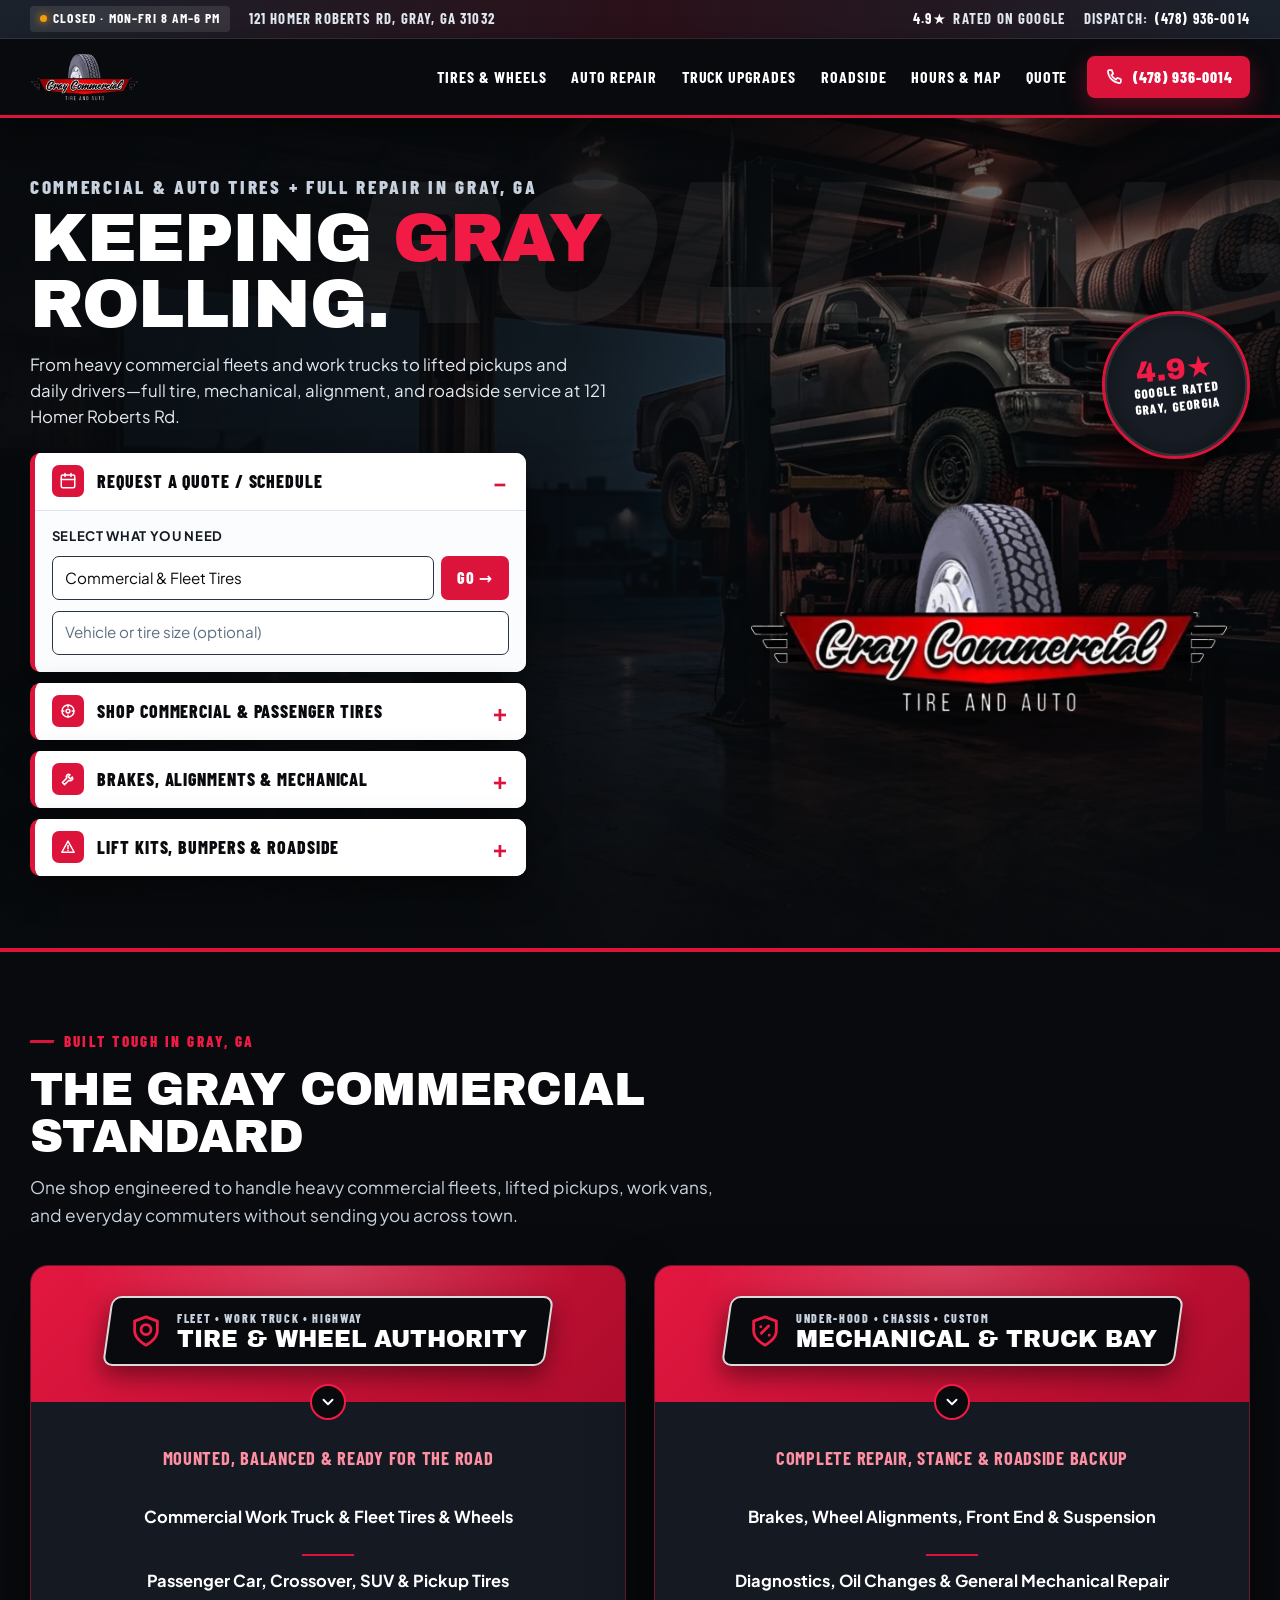
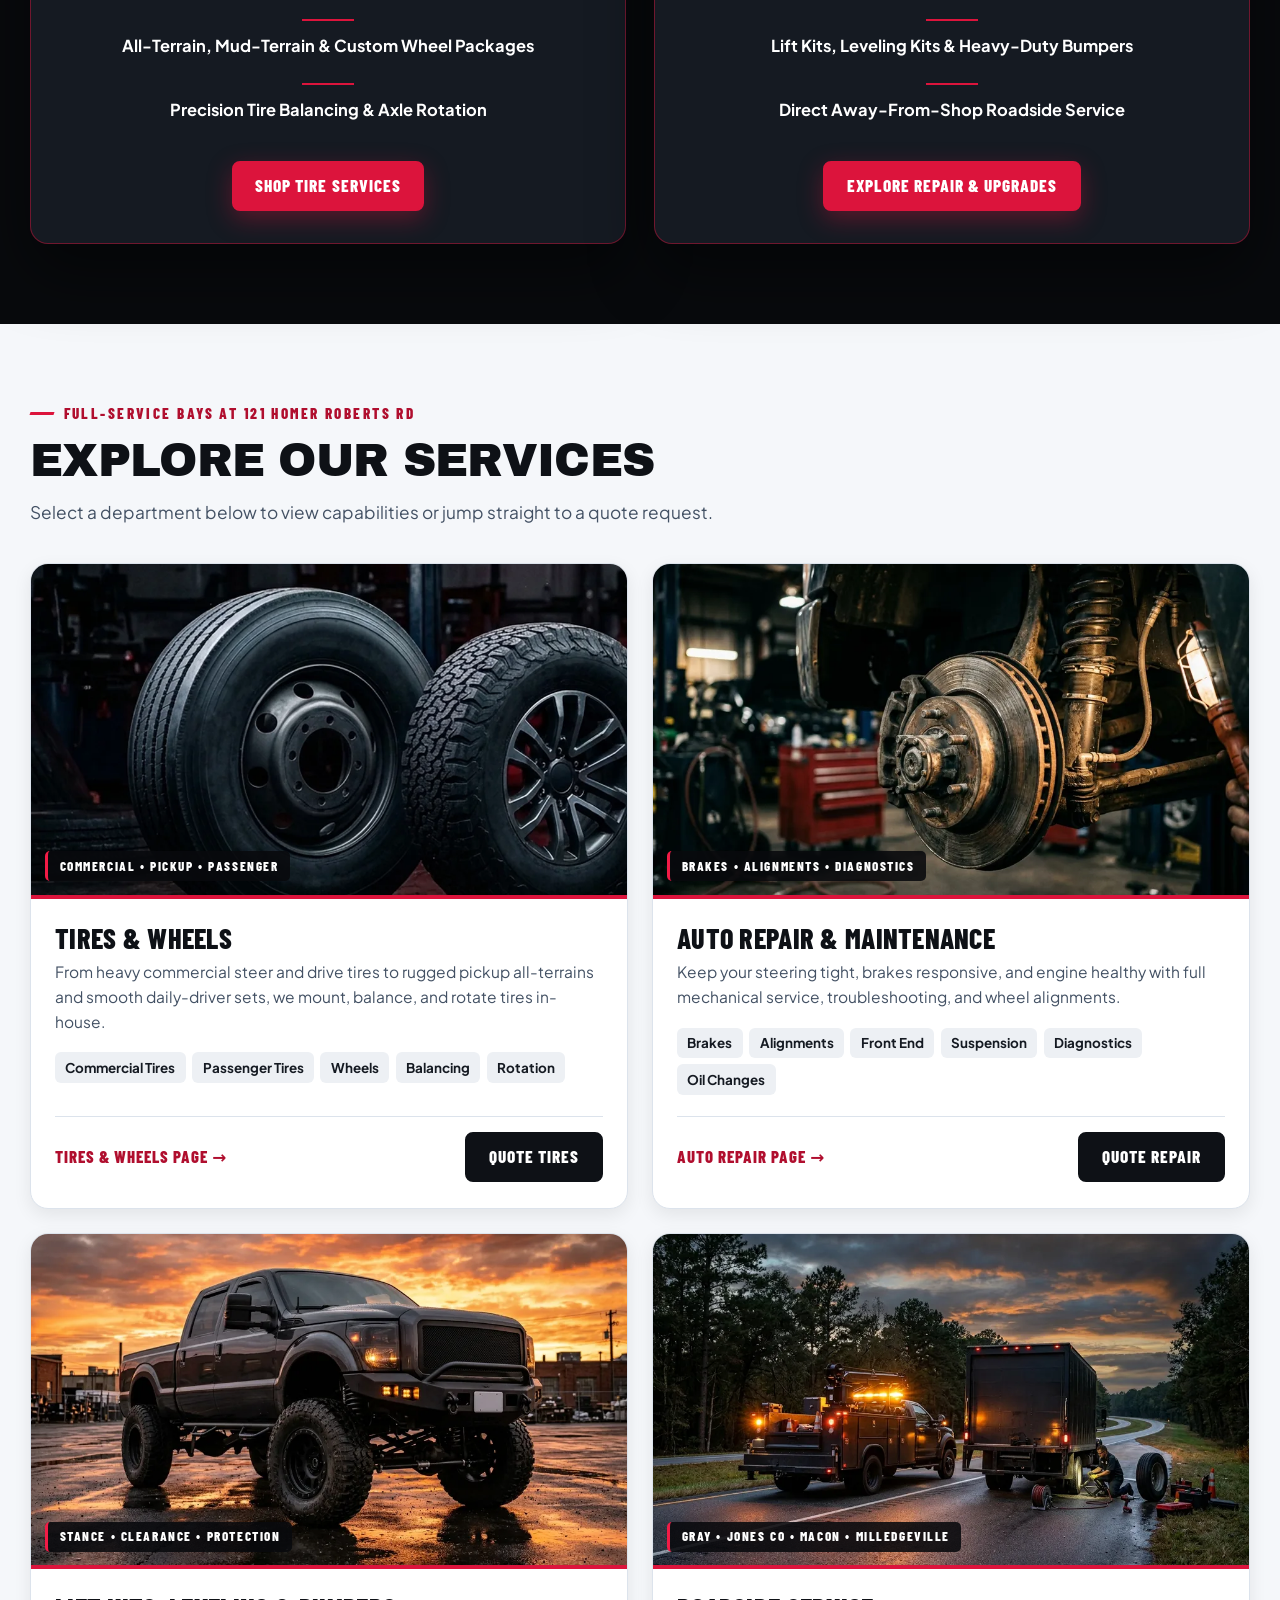
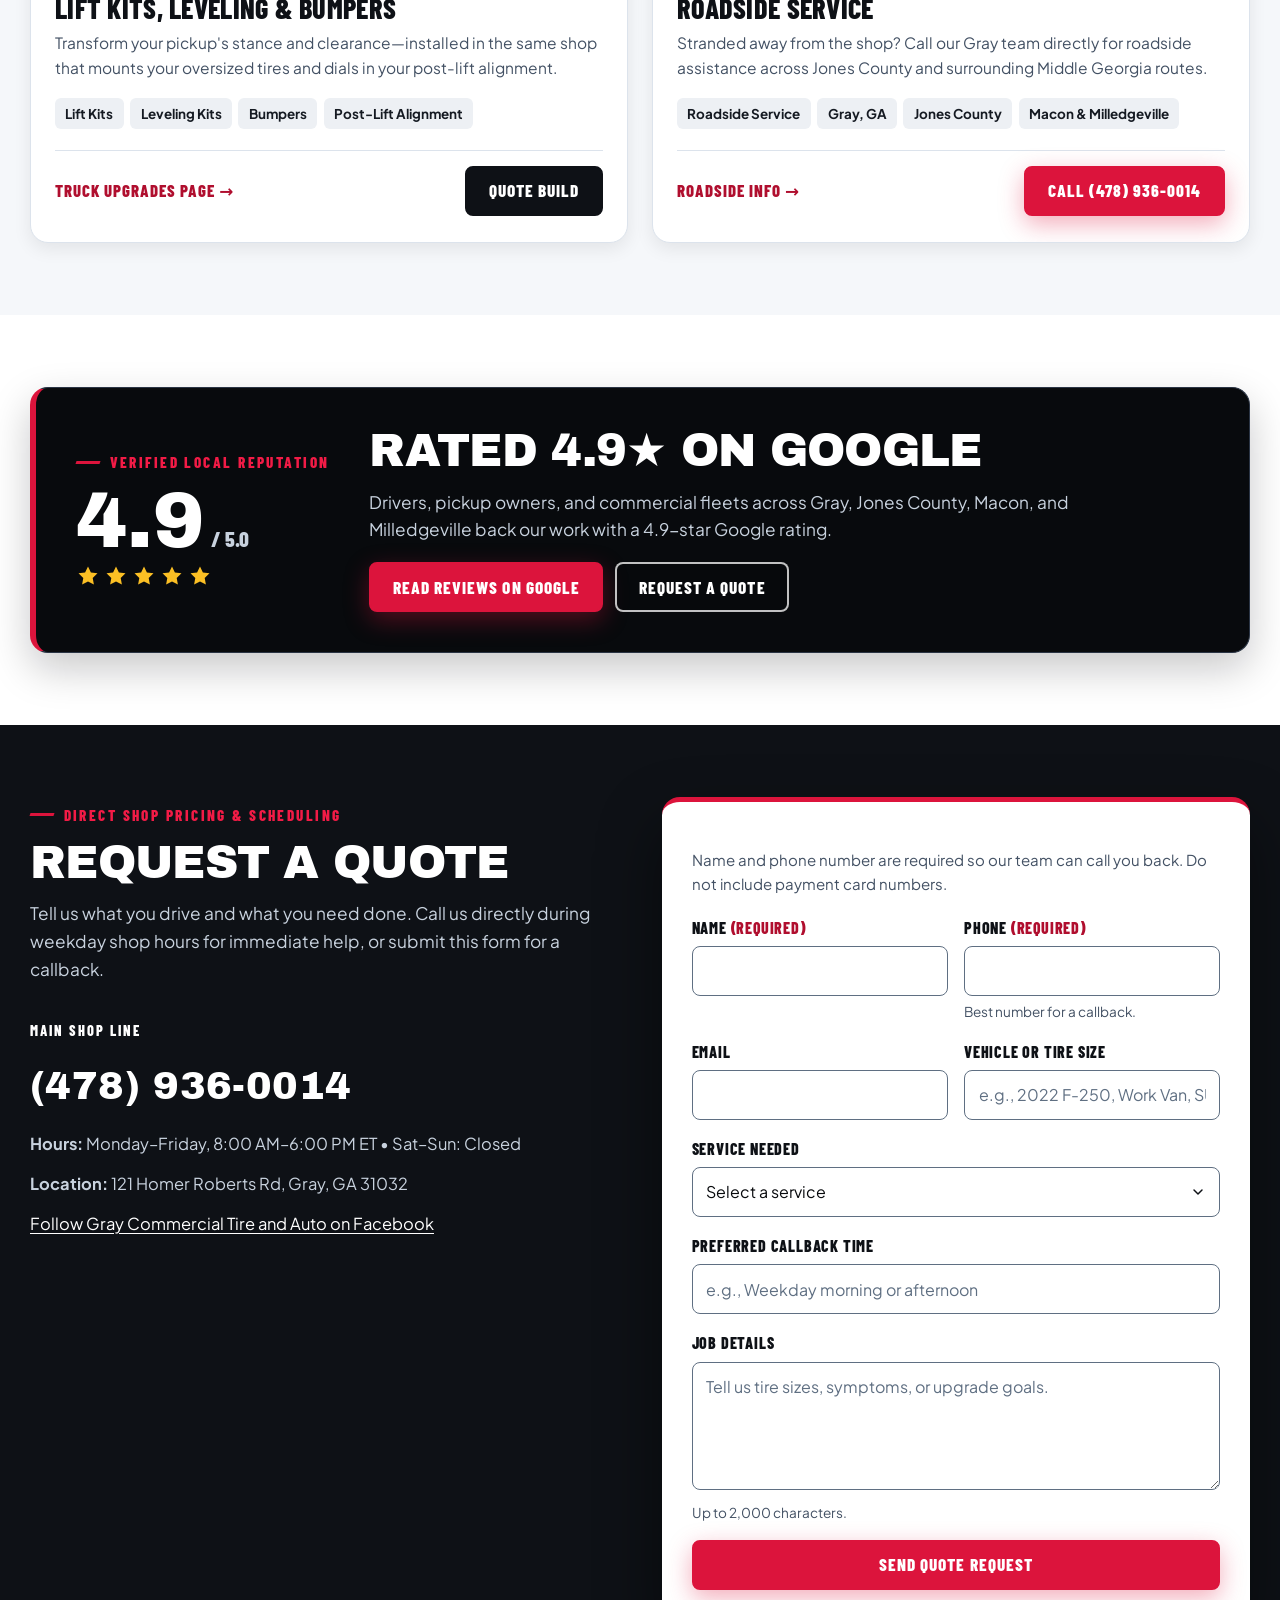
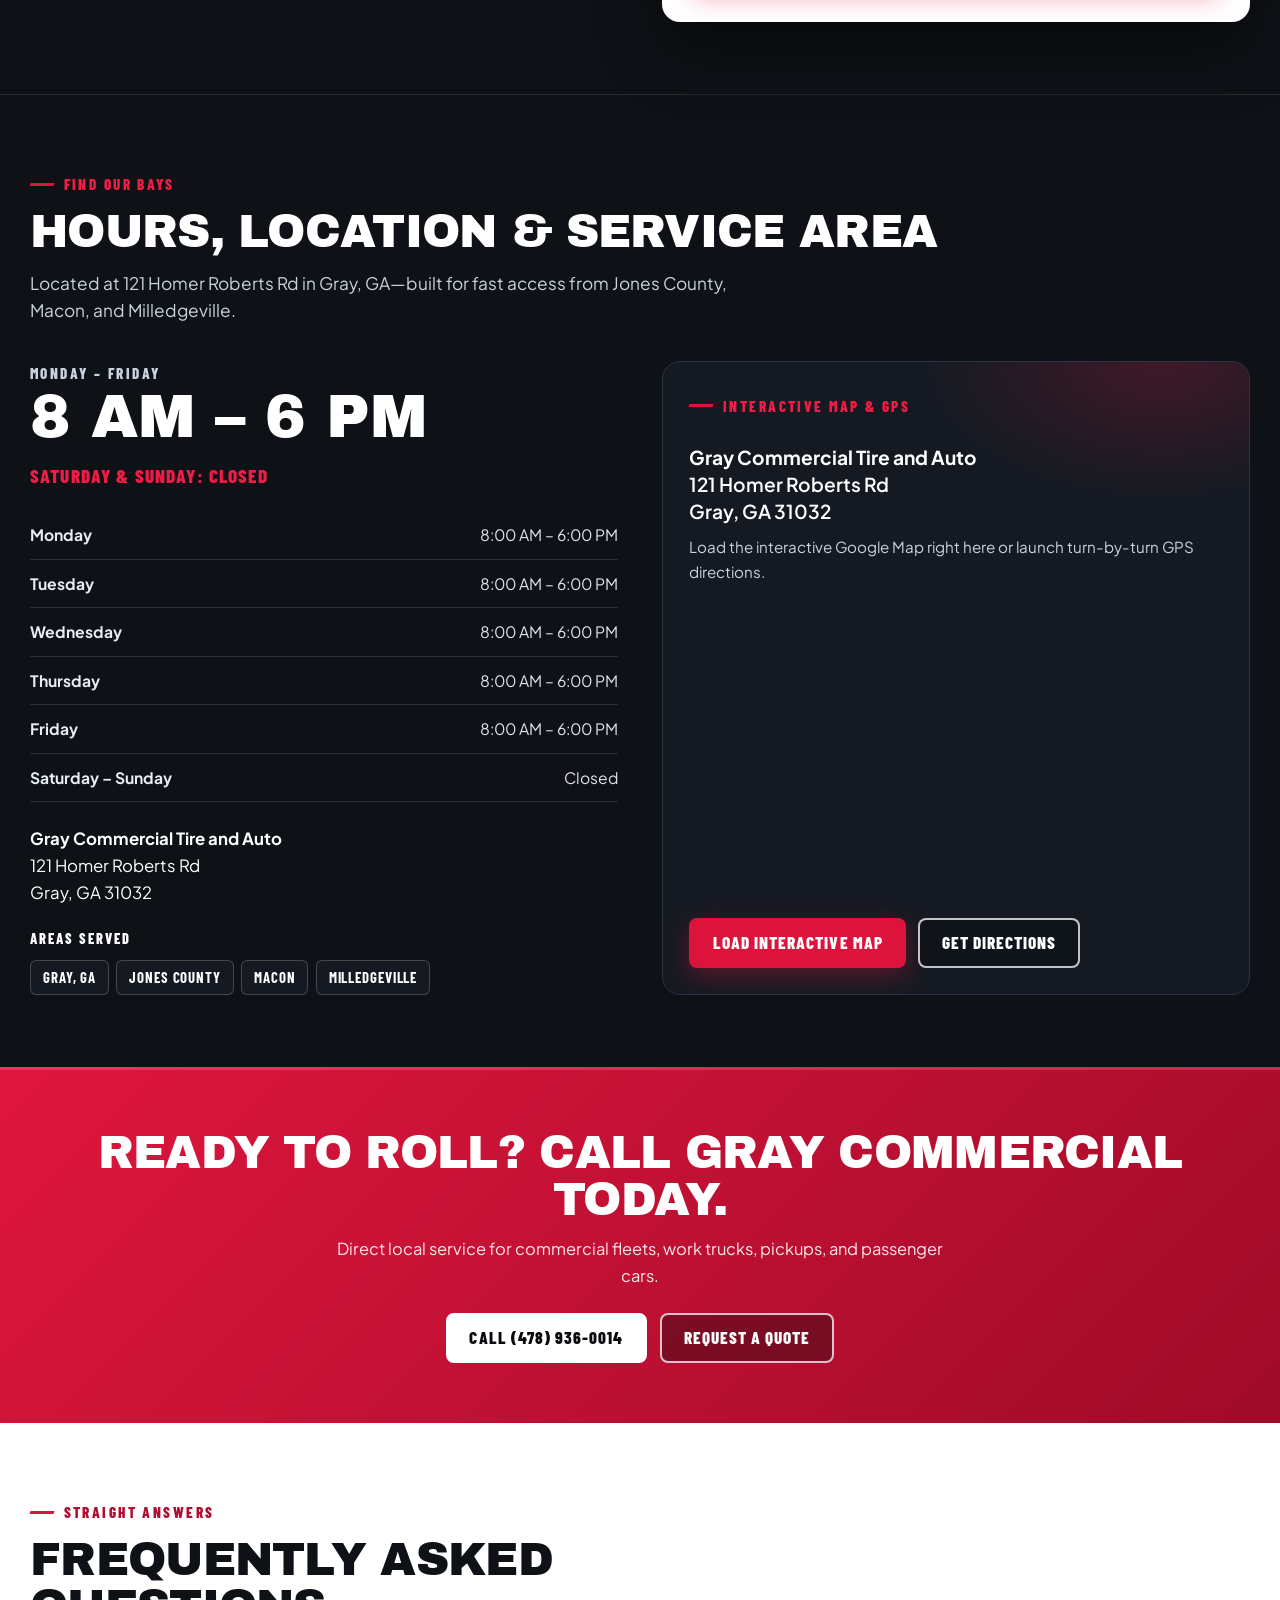
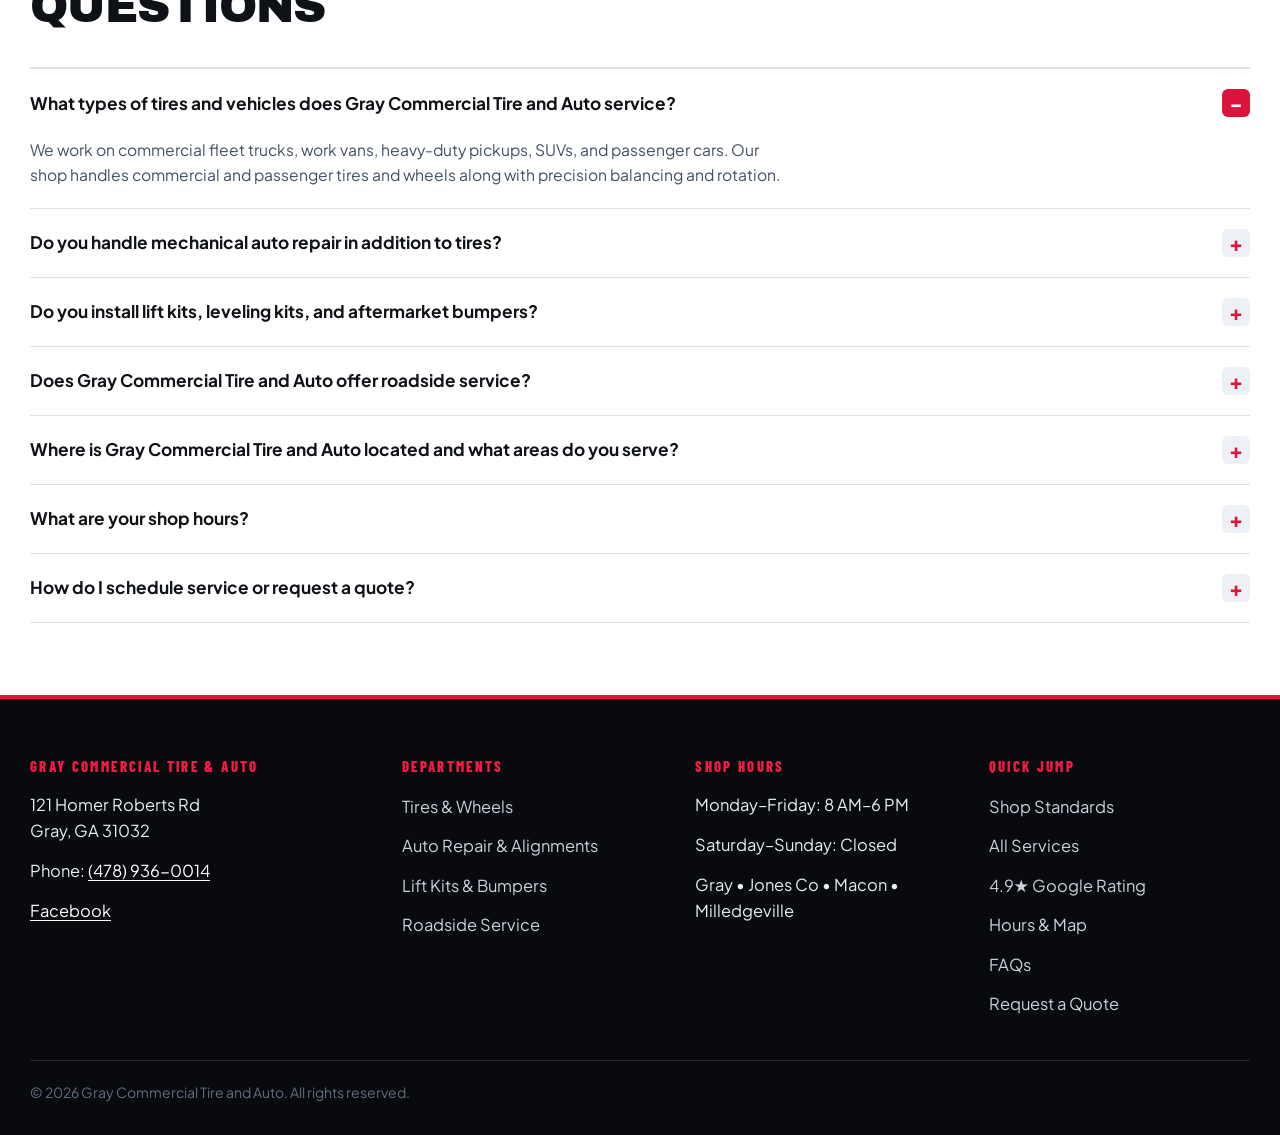
==== commit 26eba946: "Remove agricultural references and circular gauge dials" ====
--- a/index.html
+++ b/index.html
@@ -3,8 +3,8 @@
 <head>
   <meta charset="utf-8">
   <meta name="viewport" content="width=device-width, initial-scale=1">
-  <title>Gray Commercial Tire and Auto | Tires &amp; Auto Repair in Gray, GA</title>
-  <meta name="description" content="Passenger, commercial, and agricultural tires, brakes, alignments, mechanical repair, lift kits, and roadside service at 121 Homer Roberts Rd, Gray, GA. Call (478) 936-0014.">
+  <title>Gray Commercial Tire and Auto | Commercial &amp; Auto Tires &amp; Repair in Gray, GA</title>
+  <meta name="description" content="Commercial and passenger tires, brakes, wheel alignments, mechanical repair, lift kits, and roadside service at 121 Homer Roberts Rd, Gray, GA. Call (478) 936-0014.">
   <meta name="robots" content="index, follow">
   <meta name="theme-color" content="#080a0d">
   <meta name="color-scheme" content="dark light">
@@ -12,8 +12,8 @@
   <meta name="application-name" content="Gray Commercial Tire and Auto">
   <!-- PLACEHOLDER: production domain is unknown, so canonical and og:url are omitted. Update sitemap.xml and robots.txt when the domain is confirmed. -->
   <meta property="og:site_name" content="Gray Commercial Tire and Auto">
-  <meta property="og:title" content="Gray Commercial Tire and Auto | Tires &amp; Auto Repair in Gray, GA">
-  <meta property="og:description" content="Passenger, commercial, and agricultural tires, brakes, alignments, mechanical repair, lift kits, and roadside service in Gray, GA. Call (478) 936-0014.">
+  <meta property="og:title" content="Gray Commercial Tire and Auto | Commercial &amp; Auto Tires &amp; Repair in Gray, GA">
+  <meta property="og:description" content="Commercial and passenger tires, brakes, wheel alignments, mechanical repair, lift kits, and roadside service in Gray, GA. Call (478) 936-0014.">
   <meta property="og:type" content="website">
   <meta property="og:image" content="img/logo-og.png">
   <meta property="og:image:width" content="1200">
@@ -21,8 +21,8 @@
   <meta property="og:image:alt" content="Gray Commercial Tire and Auto logo">
   <meta property="og:locale" content="en_US">
   <meta name="twitter:card" content="summary_large_image">
-  <meta name="twitter:title" content="Gray Commercial Tire and Auto | Tires &amp; Auto Repair in Gray, GA">
-  <meta name="twitter:description" content="Passenger, commercial, and agricultural tires, brakes, alignments, mechanical repair, lift kits, and roadside service in Gray, GA. Call (478) 936-0014.">
+  <meta name="twitter:title" content="Gray Commercial Tire and Auto | Commercial &amp; Auto Tires &amp; Repair in Gray, GA">
+  <meta name="twitter:description" content="Commercial and passenger tires, brakes, wheel alignments, mechanical repair, lift kits, and roadside service in Gray, GA. Call (478) 936-0014.">
   <meta name="twitter:image" content="img/logo-og.png">
   <link rel="icon" href="img/favicon-32.png" type="image/png" sizes="32x32">
   <link rel="icon" href="img/favicon-192.png" type="image/png" sizes="192x192">
@@ -44,7 +44,7 @@
         "name": "Gray Commercial Tire and Auto",
         "logo": "img/logo-og.png",
         "image": "img/hero-garage.webp",
-        "description": "Gray Commercial Tire and Auto is a full-service tire shop and auto repair facility at 121 Homer Roberts Rd, Gray, GA 31032 serving Gray, Jones County, Macon, and Milledgeville. Services cover passenger, commercial, and agricultural tires and wheels, balancing, rotation, oil changes, brakes, front end repair, diagnostics, wheel alignments, suspension, lift and leveling kits, bumpers, general mechanical repair, and roadside service.",
+        "description": "Gray Commercial Tire and Auto is a full-service commercial and passenger tire shop and auto repair facility at 121 Homer Roberts Rd, Gray, GA 31032 serving Gray, Jones County, Macon, and Milledgeville. Services cover commercial and passenger tires and wheels, balancing, rotation, oil changes, brakes, front end repair, diagnostics, wheel alignments, suspension, lift and leveling kits, bumpers, general mechanical repair, and roadside service.",
         "telephone": "+1-478-936-0014",
         "address": {
           "@type": "PostalAddress",
@@ -100,9 +100,8 @@
           "@type": "OfferCatalog",
           "name": "Tire, Auto Repair & Roadside Services",
           "itemListElement": [
+            { "@type": "Offer", "itemOffered": { "@type": "Service", "name": "Commercial tires and wheels", "description": "Heavy-duty tire and wheel service for work trucks, vans, and commercial fleet vehicles." } },
             { "@type": "Offer", "itemOffered": { "@type": "Service", "name": "Passenger tires and wheels", "description": "Tire sales, mounting, and wheel service for passenger cars, crossovers, SUVs, and light trucks." } },
-            { "@type": "Offer", "itemOffered": { "@type": "Service", "name": "Commercial tires and wheels", "description": "Heavy-duty tire and wheel service for work trucks, vans, and commercial fleet vehicles." } },
-            { "@type": "Offer", "itemOffered": { "@type": "Service", "name": "Agricultural tires and wheels", "description": "Tire and wheel service built for tractors, implements, and farm equipment." } },
             { "@type": "Offer", "itemOffered": { "@type": "Service", "name": "Tire balancing", "description": "Precision wheel and tire balancing to reduce vibration and promote even tread wear." } },
             { "@type": "Offer", "itemOffered": { "@type": "Service", "name": "Tire rotation", "description": "Scheduled tire rotation across axle positions to extend tire tread life." } },
             { "@type": "Offer", "itemOffered": { "@type": "Service", "name": "Oil changes", "description": "Engine oil and filter changes to keep passenger vehicles and work trucks running reliably." } },
@@ -126,7 +125,7 @@
             "name": "What types of tires and vehicles does Gray Commercial Tire and Auto service?",
             "acceptedAnswer": {
               "@type": "Answer",
-              "text": "We work on passenger cars, SUVs, light trucks, commercial fleet vehicles, and agricultural equipment. Our shop handles passenger, commercial, and agricultural tires and wheels along with balancing and rotation."
+              "text": "We work on commercial fleet trucks, work vans, heavy-duty pickups, SUVs, and passenger cars. Our shop handles commercial and passenger tires and wheels along with precision balancing and rotation."
             }
           },
           {
@@ -158,7 +157,7 @@
             "name": "Where is Gray Commercial Tire and Auto located and what areas do you serve?",
             "acceptedAnswer": {
               "@type": "Answer",
-              "text": "Our shop is located at 121 Homer Roberts Rd, Gray, GA 31032. We serve drivers, fleets, and farms across Gray, Jones County, Macon, and Milledgeville."
+              "text": "Our shop is located at 121 Homer Roberts Rd, Gray, GA 31032. We serve drivers and commercial fleets across Gray, Jones County, Macon, and Milledgeville."
             }
           },
           {
@@ -238,10 +237,10 @@
       <div class="wrap hero-grid">
         <div class="hero-copy">
           <h1 id="hero-heading">
-            <span class="hero-kicker">Commercial, Ag &amp; Auto Tires + Repair in Gray, GA</span>
+            <span class="hero-kicker">Commercial &amp; Auto Tires + Full Repair in Gray, GA</span>
             Keeping <span class="accent">Gray</span> Rolling.
           </h1>
-          <p class="hero-sub">From farm tractors and heavy commercial fleets to lifted pickups and daily drivers—full tire, mechanical, alignment, and roadside service at 121 Homer Roberts Rd.</p>
+          <p class="hero-sub">From heavy commercial fleets and work trucks to lifted pickups and daily drivers—full tire, mechanical, alignment, and roadside service at 121 Homer Roberts Rd.</p>
 
           <div class="action-stack" role="region" aria-label="Quick shop actions">
             <div class="action-drawer">
@@ -257,9 +256,8 @@
                   <label for="quick-service">Select What You Need</label>
                   <div class="quick-row">
                     <select id="quick-service">
-                      <option value="Passenger tires and wheels">Passenger Tires &amp; Wheels</option>
-                      <option value="Commercial tires and wheels">Commercial Fleet Tires</option>
-                      <option value="Agricultural tires and wheels">Agricultural / Tractor Tires</option>
+                      <option value="Commercial tires and wheels">Commercial &amp; Fleet Tires</option>
+                      <option value="Passenger tires and wheels">Passenger &amp; Light Truck Tires</option>
                       <option value="Brakes">Brakes &amp; Stopping</option>
                       <option value="Alignments">Wheel Alignment</option>
                       <option value="Lift and leveling kits">Lift &amp; Leveling Kits</option>
@@ -280,11 +278,11 @@
                 <span class="drawer-badge" aria-hidden="true">
                   <svg viewBox="0 0 24 24" fill="none" stroke="currentColor" stroke-width="2" stroke-linecap="round" stroke-linejoin="round"><circle cx="12" cy="12" r="8"/><circle cx="12" cy="12" r="2.5"/><path d="M12 4v2.5M12 17.5V20M4 12h2.5M17.5 12H20"/></svg>
                 </span>
-                <span>Shop Commercial, Ag &amp; Auto Tires</span>
+                <span>Shop Commercial &amp; Passenger Tires</span>
                 <span class="drawer-sign" aria-hidden="true">+</span>
               </button>
               <div class="drawer-body" id="drawer-tires" hidden>
-                <p>Passenger car &amp; light truck tires, heavy commercial work truck tires, and agricultural tractor tires—mounted, balanced, and rotated in Gray.</p>
+                <p>Heavy commercial work truck and fleet tires alongside passenger car, SUV, and pickup tires—mounted, balanced, and rotated in Gray.</p>
                 <div class="drawer-actions">
                   <a class="btn btn-primary" href="tires-and-wheels.html">Explore Tires &rarr;</a>
                   <a class="btn btn-outline-dark" href="tel:+14789360014">Call (478) 936-0014</a>
@@ -345,60 +343,12 @@
       </div>
     </section>
 
-    <section class="gauge-band" aria-label="Shop capabilities at a glance">
-      <div class="wrap">
-        <h2>Heavy-Duty Tire &amp; Mechanical Power Across Middle Georgia</h2>
-        <div class="gauge-grid">
-          <a class="gauge-dial" href="#reviews">
-            <svg class="gauge-ring" viewBox="0 0 100 100" aria-hidden="true">
-              <circle class="gauge-track" cx="50" cy="50" r="44"/>
-              <circle class="gauge-arc" cx="50" cy="50" r="44" stroke-dasharray="270 277"/>
-            </svg>
-            <div class="gauge-inner">
-              <span class="gauge-num">4.9&#9733;</span>
-              <span class="gauge-label">Google Rating</span>
-            </div>
-          </a>
-          <a class="gauge-dial" href="#services">
-            <svg class="gauge-ring" viewBox="0 0 100 100" aria-hidden="true">
-              <circle class="gauge-track" cx="50" cy="50" r="44"/>
-              <circle class="gauge-arc" cx="50" cy="50" r="44" stroke-dasharray="277 277"/>
-            </svg>
-            <div class="gauge-inner">
-              <span class="gauge-num">15</span>
-              <span class="gauge-label">Core Services</span>
-            </div>
-          </a>
-          <a class="gauge-dial" href="#hours">
-            <svg class="gauge-ring" viewBox="0 0 100 100" aria-hidden="true">
-              <circle class="gauge-track" cx="50" cy="50" r="44"/>
-              <circle class="gauge-arc" cx="50" cy="50" r="44" stroke-dasharray="232 277"/>
-            </svg>
-            <div class="gauge-inner">
-              <span class="gauge-num">8&ndash;6</span>
-              <span class="gauge-label">Mon&ndash;Fri Hours</span>
-            </div>
-          </a>
-          <a class="gauge-dial" href="#hours">
-            <svg class="gauge-ring" viewBox="0 0 100 100" aria-hidden="true">
-              <circle class="gauge-track" cx="50" cy="50" r="44"/>
-              <circle class="gauge-arc" cx="50" cy="50" r="44" stroke-dasharray="255 277"/>
-            </svg>
-            <div class="gauge-inner">
-              <span class="gauge-num">4</span>
-              <span class="gauge-label">Middle GA Hubs</span>
-            </div>
-          </a>
-        </div>
-      </div>
-    </section>
-
     <section class="standards-band reveal" id="standards" aria-labelledby="standards-heading">
       <div class="wrap">
         <div class="section-head">
           <p class="eyebrow">Built Tough in Gray, GA</p>
           <h2 id="standards-heading">The Gray Commercial Standard</h2>
-          <p class="intro">One shop engineered to handle heavy commercial fleets, farm equipment, lifted pickups, and everyday commuters without sending you across town.</p>
+          <p class="intro">One shop engineered to handle heavy commercial fleets, lifted pickups, work vans, and everyday commuters without sending you across town.</p>
         </div>
 
         <div class="shield-grid">
@@ -407,7 +357,7 @@
               <div class="shield-emblem">
                 <svg viewBox="0 0 24 24" fill="none" stroke="currentColor" stroke-width="2" stroke-linecap="round" stroke-linejoin="round" aria-hidden="true"><path d="M12 22s8-4 8-10V5l-8-3-8 3v7c0 6 8 10 8 10z"/><circle cx="12" cy="11" r="3.5"/></svg>
                 <div class="shield-emblem-text">
-                  <span class="shield-emblem-kicker">Farm &bull; Fleet &bull; Highway</span>
+                  <span class="shield-emblem-kicker">Fleet &bull; Work Truck &bull; Highway</span>
                   <span class="shield-emblem-title">Tire &amp; Wheel Authority</span>
                 </div>
               </div>
@@ -416,11 +366,11 @@
               <svg viewBox="0 0 24 24" fill="none" stroke="currentColor" stroke-width="2.5" stroke-linecap="round" stroke-linejoin="round"><path d="M6 9l6 6 6-6"/></svg>
             </div>
             <div class="shield-body">
-              <p class="shield-sub">Mounted, Balanced &amp; Ready for Work</p>
+              <p class="shield-sub">Mounted, Balanced &amp; Ready for the Road</p>
               <ul class="shield-list">
-                <li>Passenger Car, Crossover, SUV &amp; Light Truck Tires</li>
                 <li>Commercial Work Truck &amp; Fleet Tires &amp; Wheels</li>
-                <li>Agricultural Tractor &amp; Farm Equipment Tires</li>
+                <li>Passenger Car, Crossover, SUV &amp; Pickup Tires</li>
+                <li>All-Terrain, Mud-Terrain &amp; Custom Wheel Packages</li>
                 <li>Precision Tire Balancing &amp; Axle Rotation</li>
               </ul>
               <div class="shield-footer">
@@ -470,16 +420,16 @@
         <div class="photo-card-grid">
           <article class="photo-card">
             <div class="photo-card-media">
-              <img src="img/card-tires.webp" alt="Commercial, agricultural, and pickup truck tires and wheels on a dark shop floor" width="960" height="540" loading="lazy">
-              <span class="photo-card-tag">Commercial &bull; Ag &bull; Passenger</span>
+              <img src="img/card-tires.webp" alt="Commercial truck, pickup all-terrain, and passenger tires and wheels on a dark shop floor" width="960" height="540" loading="lazy">
+              <span class="photo-card-tag">Commercial &bull; Pickup &bull; Passenger</span>
             </div>
             <div class="photo-card-body">
               <h3>Tires &amp; Wheels</h3>
-              <p>From highway steer and drive tires to farm tractor lugs and daily-driver sets, we mount, balance, and rotate tires built for Georgia roads and fields.</p>
+              <p>From heavy commercial steer and drive tires to rugged pickup all-terrains and smooth daily-driver sets, we mount, balance, and rotate tires in-house.</p>
               <ul class="tag-cloud" aria-label="Tire services">
+                <li>Commercial Tires</li>
                 <li>Passenger Tires</li>
-                <li>Commercial Tires</li>
-                <li>Agricultural Tires</li>
+                <li>Wheels</li>
                 <li>Balancing</li>
                 <li>Rotation</li>
               </ul>
@@ -577,7 +527,7 @@
           </div>
           <div>
             <h2 id="reviews-heading">Rated 4.9&#9733; on Google</h2>
-            <p class="intro">Drivers, commercial fleets, and farm operators across Gray, Jones County, Macon, and Milledgeville back our work with a 4.9-star Google rating.</p>
+            <p class="intro">Drivers, pickup owners, and commercial fleets across Gray, Jones County, Macon, and Milledgeville back our work with a 4.9-star Google rating.</p>
             <div class="reputation-actions">
               <a class="btn btn-primary" href="https://www.google.com/maps/search/?api=1&amp;query=Gray+Commercial+Tire+and+Auto%2C+121+Homer+Roberts+Rd%2C+Gray%2C+GA+31032" target="_blank" rel="noopener noreferrer">Read Reviews on Google<span class="sr-only"> (opens in a new tab)</span></a>
               <a class="btn btn-ghost" href="#contact">Request a Quote</a>
@@ -623,15 +573,14 @@
               </div>
               <div class="field">
                 <label for="quote-vehicle">Vehicle or Tire Size</label>
-                <input id="quote-vehicle" name="vehicle" type="text" maxlength="100" autocomplete="off" placeholder="e.g., 2022 F-250, Semi, Tractor">
+                <input id="quote-vehicle" name="vehicle" type="text" maxlength="100" autocomplete="off" placeholder="e.g., 2022 F-250, Work Van, SUV">
               </div>
               <div class="field span-2">
                 <label for="quote-service">Service Needed</label>
                 <select id="quote-service" name="service">
                   <option value="">Select a service</option>
+                  <option>Commercial tires and wheels</option>
                   <option>Passenger tires and wheels</option>
-                  <option>Commercial tires and wheels</option>
-                  <option>Agricultural tires and wheels</option>
                   <option>Tire balancing</option>
                   <option>Tire rotation</option>
                   <option>Oil changes</option>
@@ -692,7 +641,7 @@
               121 Homer Roberts Rd<br>
               Gray, GA 31032
             </address>
-            <p class="fine">Middle Georgia Coverage</p>
+            <p class="fine">Areas Served</p>
             <div class="area-pills" aria-label="Service areas">
               <span class="area-pill">Gray, GA</span>
               <span class="area-pill">Jones County</span>
@@ -719,7 +668,7 @@
     <section class="cta-band reveal" id="cta" aria-labelledby="cta-heading">
       <div class="wrap">
         <h2 id="cta-heading">Ready to Roll? Call Gray Commercial Today.</h2>
-        <p>Direct local service for commercial fleets, farm equipment, pickups, and passenger cars.</p>
+        <p>Direct local service for commercial fleets, work trucks, pickups, and passenger cars.</p>
         <div class="cta-actions">
           <a class="btn btn-white" href="tel:+14789360014">Call (478) 936-0014</a>
           <a class="btn btn-ghost" href="#contact">Request a Quote</a>
@@ -736,7 +685,7 @@
         <div class="faq-list">
           <details class="faq" open>
             <summary><span class="faq-q">What types of tires and vehicles does Gray Commercial Tire and Auto service?</span></summary>
-            <div class="faq-panel"><p class="faq-a">We work on passenger cars, SUVs, light trucks, commercial fleet vehicles, and agricultural equipment. Our shop handles passenger, commercial, and agricultural tires and wheels along with balancing and rotation.</p></div>
+            <div class="faq-panel"><p class="faq-a">We work on commercial fleet trucks, work vans, heavy-duty pickups, SUVs, and passenger cars. Our shop handles commercial and passenger tires and wheels along with precision balancing and rotation.</p></div>
           </details>
           <details class="faq">
             <summary><span class="faq-q">Do you handle mechanical auto repair in addition to tires?</span></summary>
@@ -752,7 +701,7 @@
           </details>
           <details class="faq">
             <summary><span class="faq-q">Where is Gray Commercial Tire and Auto located and what areas do you serve?</span></summary>
-            <div class="faq-panel"><p class="faq-a">Our shop is located at 121 Homer Roberts Rd, Gray, GA 31032. We serve drivers, fleets, and farms across Gray, Jones County, Macon, and Milledgeville.</p></div>
+            <div class="faq-panel"><p class="faq-a">Our shop is located at 121 Homer Roberts Rd, Gray, GA 31032. We serve drivers and commercial fleets across Gray, Jones County, Macon, and Milledgeville.</p></div>
           </details>
           <details class="faq">
             <summary><span class="faq-q">What are your shop hours?</span></summary>
--- a/css/styles.css
+++ b/css/styles.css
@@ -449,6 +449,7 @@
   padding: 2.75rem 0 3.75rem;
   background: var(--carbon-950);
   color: var(--white);
+  border-bottom: 4px solid var(--crimson);
 }
 
 .hero-bg {
@@ -776,98 +777,6 @@
   margin-top: 1.5rem;
 }
 
-/* Gas Monkey-Style Tachometer Gauge Dials Band */
-.gauge-band {
-  padding: 3.25rem 0 3.5rem;
-  background: var(--steel-100);
-  border-bottom: 1px solid var(--steel-200);
-  text-align: center;
-}
-
-.gauge-band h2 {
-  max-width: 50rem;
-  margin: 0 auto 2rem;
-  font-size: clamp(1.55rem, 2.8vw, 2.25rem);
-  color: var(--carbon-950);
-}
-
-.gauge-grid {
-  display: grid;
-  grid-template-columns: repeat(2, minmax(0, 1fr));
-  gap: 1.15rem;
-  max-width: 58rem;
-  margin: 0 auto;
-}
-
-.gauge-dial {
-  position: relative;
-  aspect-ratio: 1 / 1;
-  max-width: 210px;
-  width: 100%;
-  margin: 0 auto;
-  border-radius: 50%;
-  background: radial-gradient(circle at 35% 30%, #262e3b 0%, #141820 75%);
-  box-shadow: 0 14px 30px rgba(8, 10, 13, 0.22);
-  display: grid;
-  place-items: center;
-  padding: 1rem;
-  color: var(--white);
-  text-decoration: none;
-  transition: transform 0.2s ease;
-}
-
-@media (hover: hover) {
-  .gauge-dial:hover { transform: translateY(-4px) scale(1.02); }
-}
-
-.gauge-ring {
-  position: absolute;
-  inset: 8px;
-  width: calc(100% - 16px);
-  height: calc(100% - 16px);
-  transform: rotate(-90deg);
-  pointer-events: none;
-}
-
-.gauge-track {
-  fill: none;
-  stroke: rgba(255, 255, 255, 0.1);
-  stroke-width: 6;
-}
-
-.gauge-arc {
-  fill: none;
-  stroke: var(--crimson-vivid);
-  stroke-width: 6;
-  stroke-linecap: round;
-}
-
-.gauge-inner {
-  position: relative;
-  z-index: 1;
-  display: flex;
-  flex-direction: column;
-  align-items: center;
-  gap: 0.15rem;
-}
-
-.gauge-num {
-  font-family: var(--font-cond);
-  font-size: clamp(2.1rem, 4vw, 3rem);
-  font-weight: 800;
-  line-height: 0.95;
-  color: var(--white);
-}
-
-.gauge-label {
-  font-family: var(--font-cond);
-  font-size: 0.85rem;
-  font-weight: 700;
-  letter-spacing: 0.12em;
-  text-transform: uppercase;
-  color: var(--steel-300);
-}
-
 /* Midas-Inspired Dark Shield Guarantees / Standards Section */
 .standards-band {
   padding: 4.5rem 0 5rem;
@@ -1629,7 +1538,6 @@
 }
 
 @media (min-width: 740px) {
-  .gauge-grid { grid-template-columns: repeat(4, minmax(0, 1fr)); }
   .shield-grid { grid-template-columns: 1fr 1fr; }
   .photo-card-grid { grid-template-columns: 1fr 1fr; }
   .capability-grid { grid-template-columns: 1fr 1fr; }
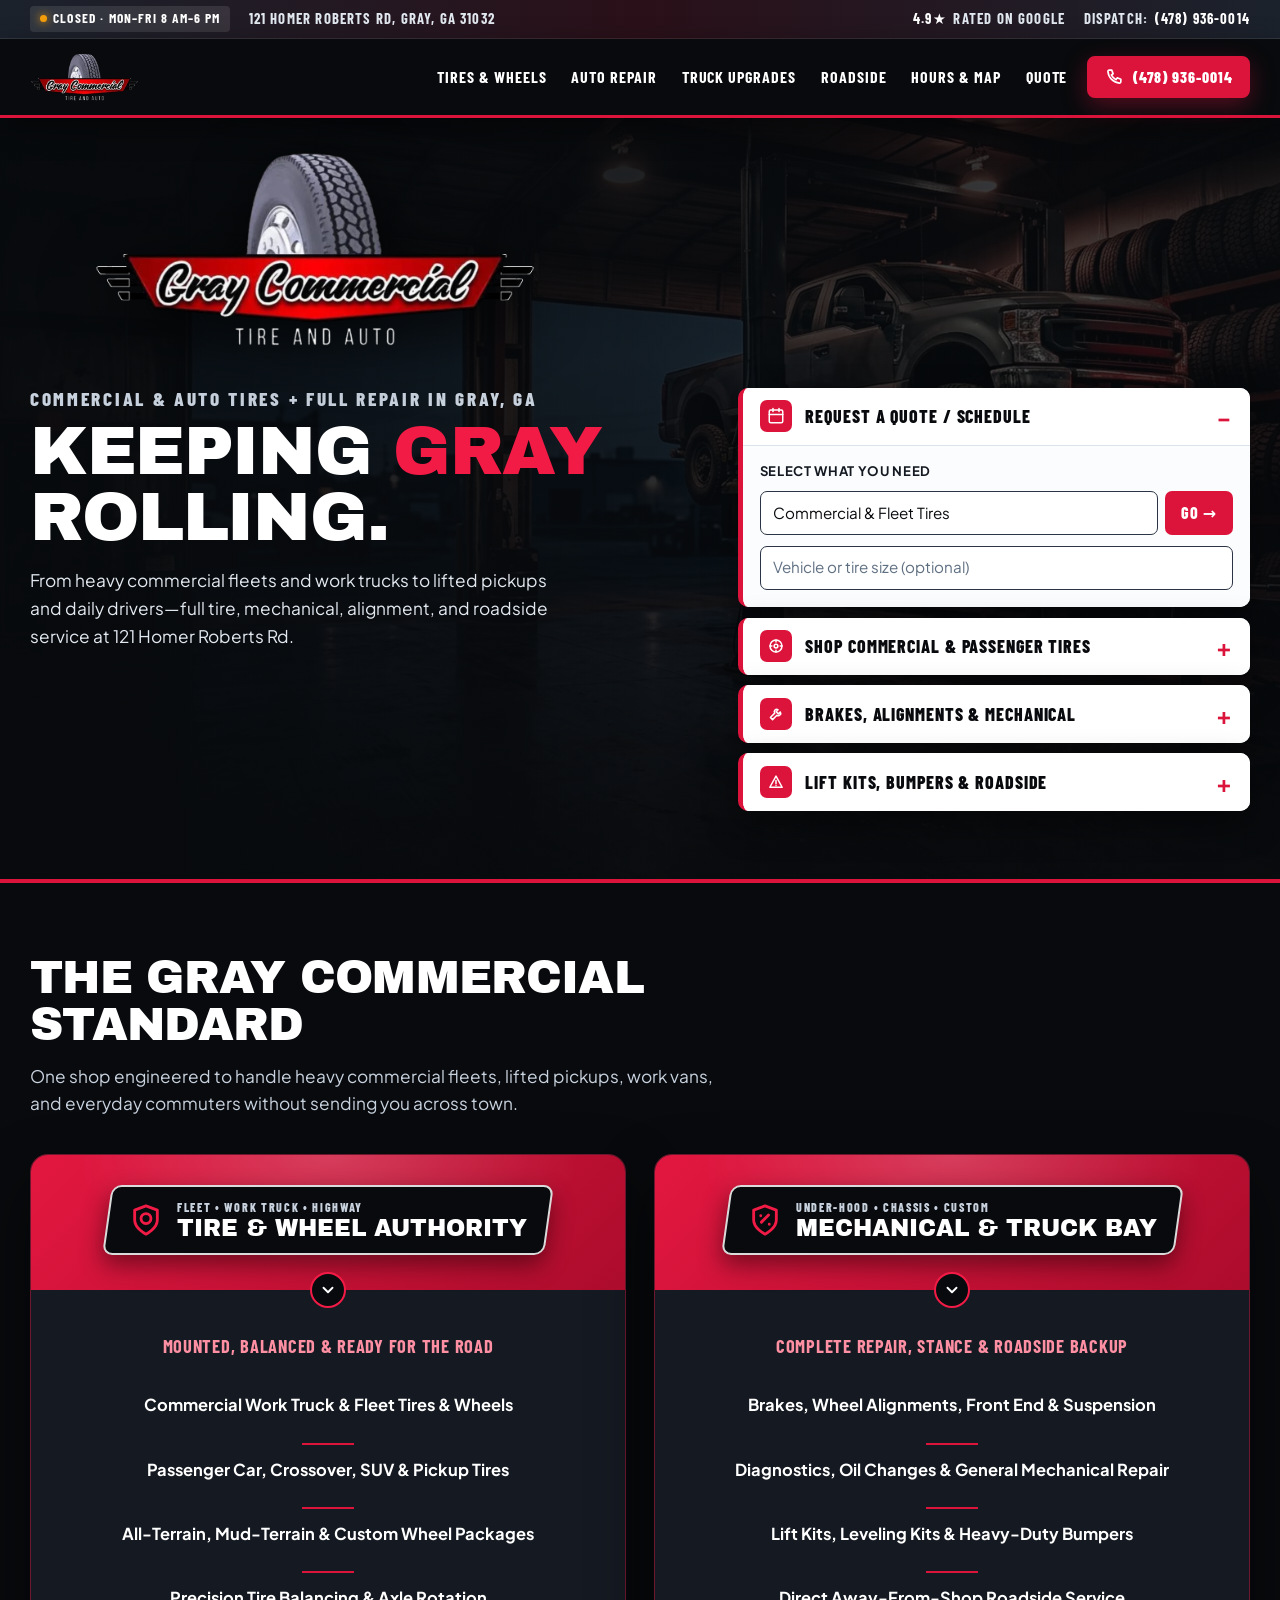
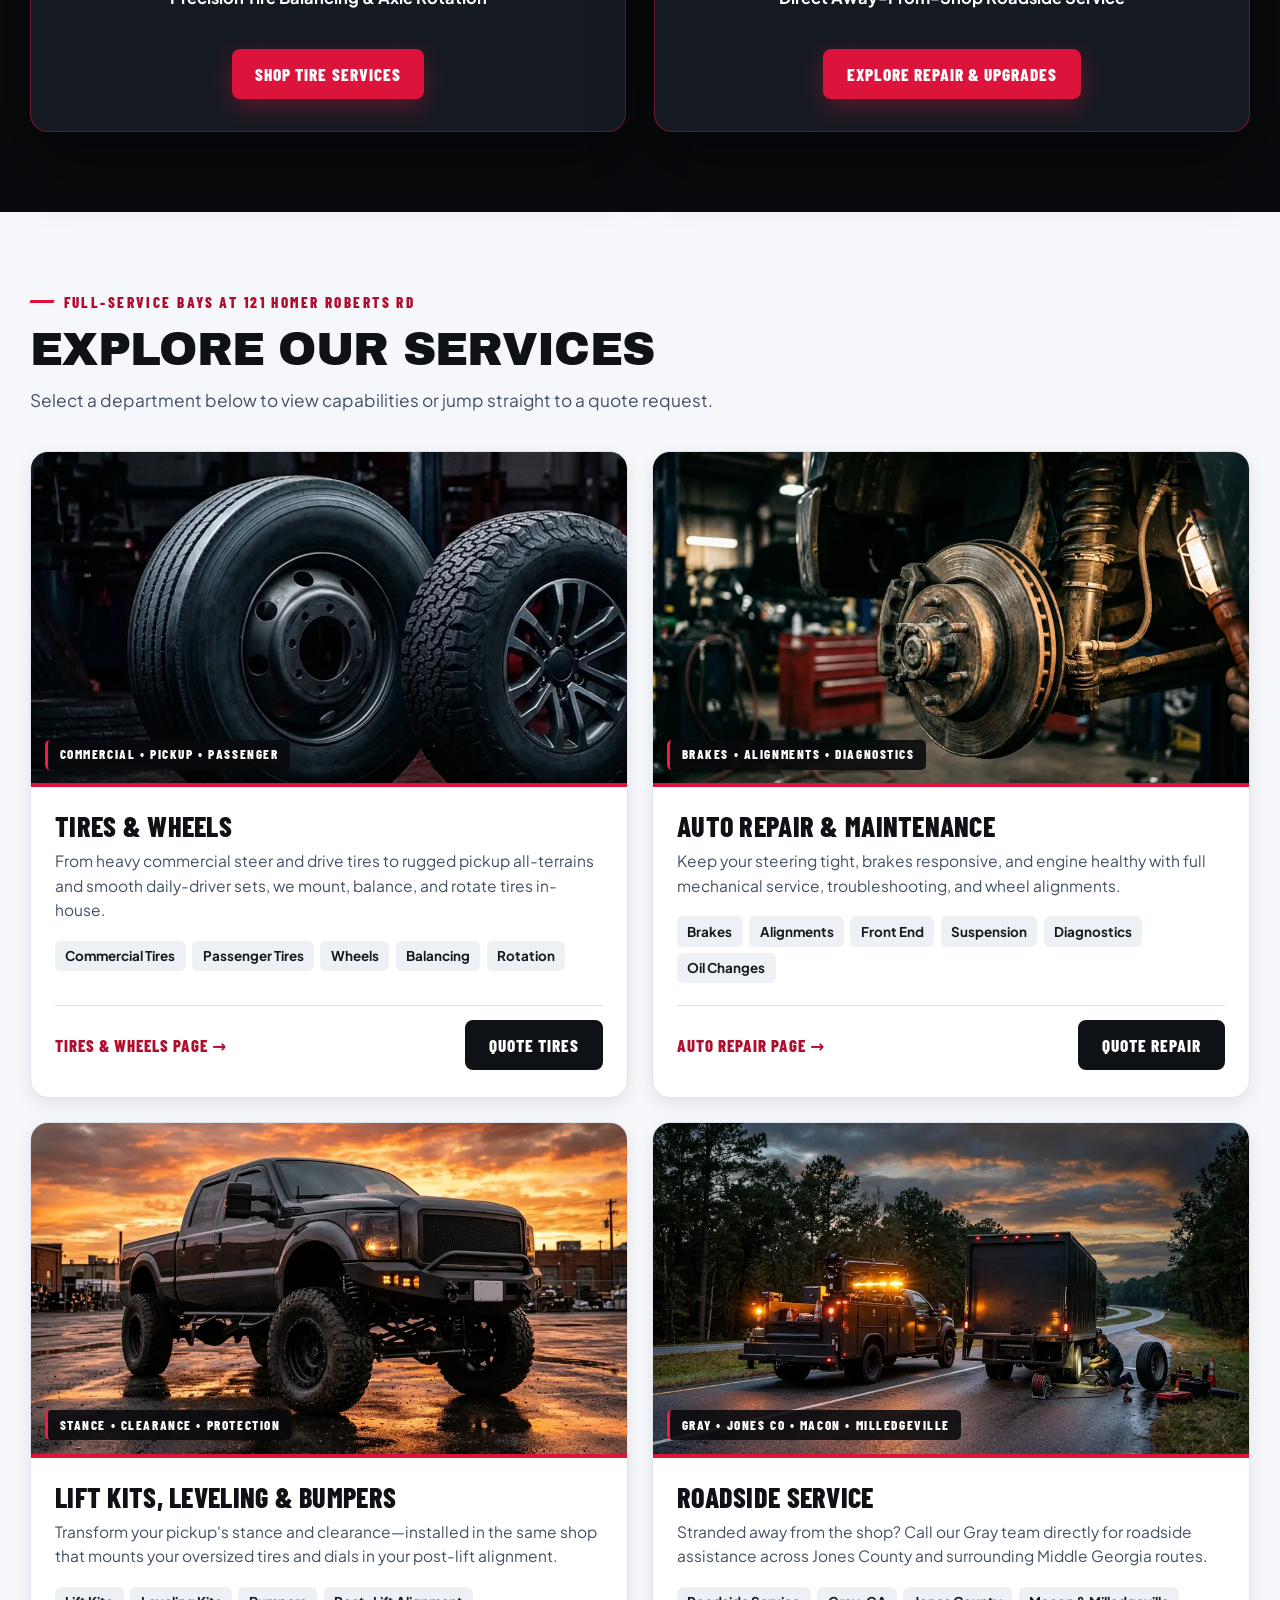
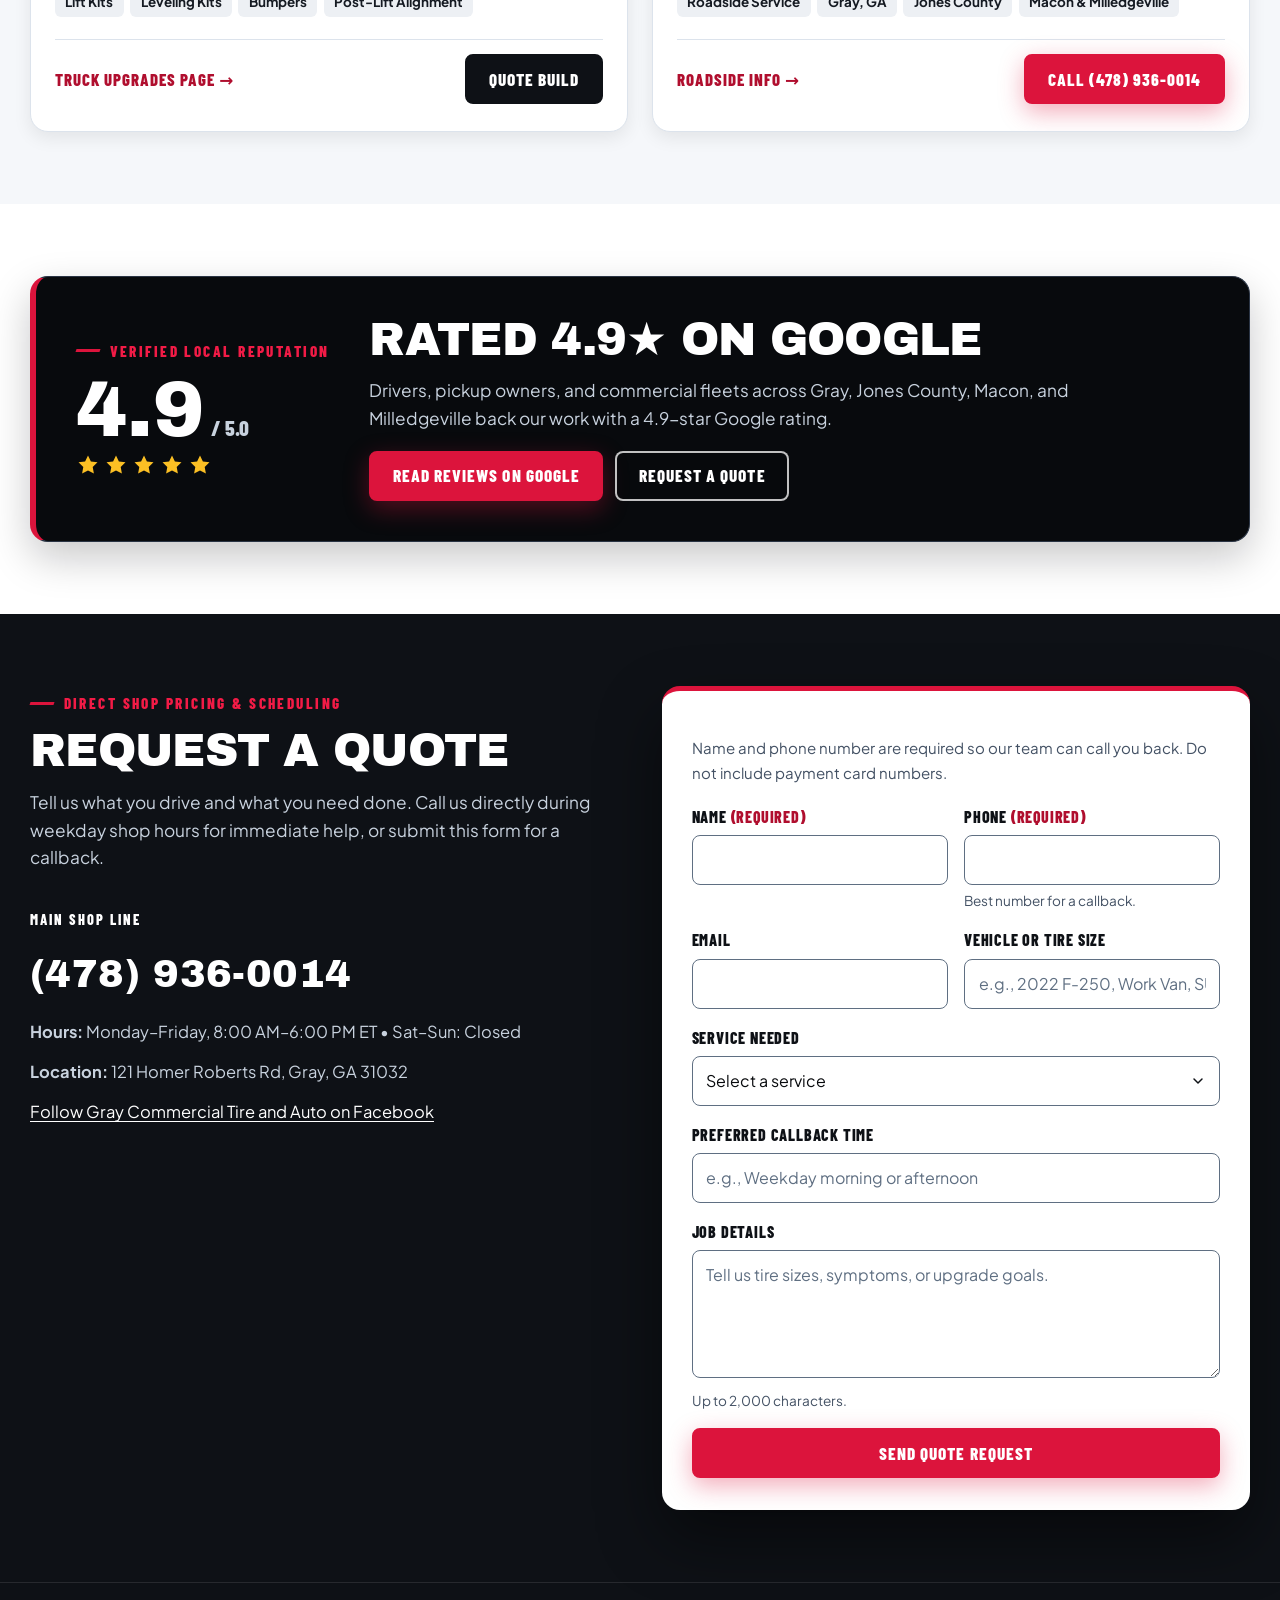
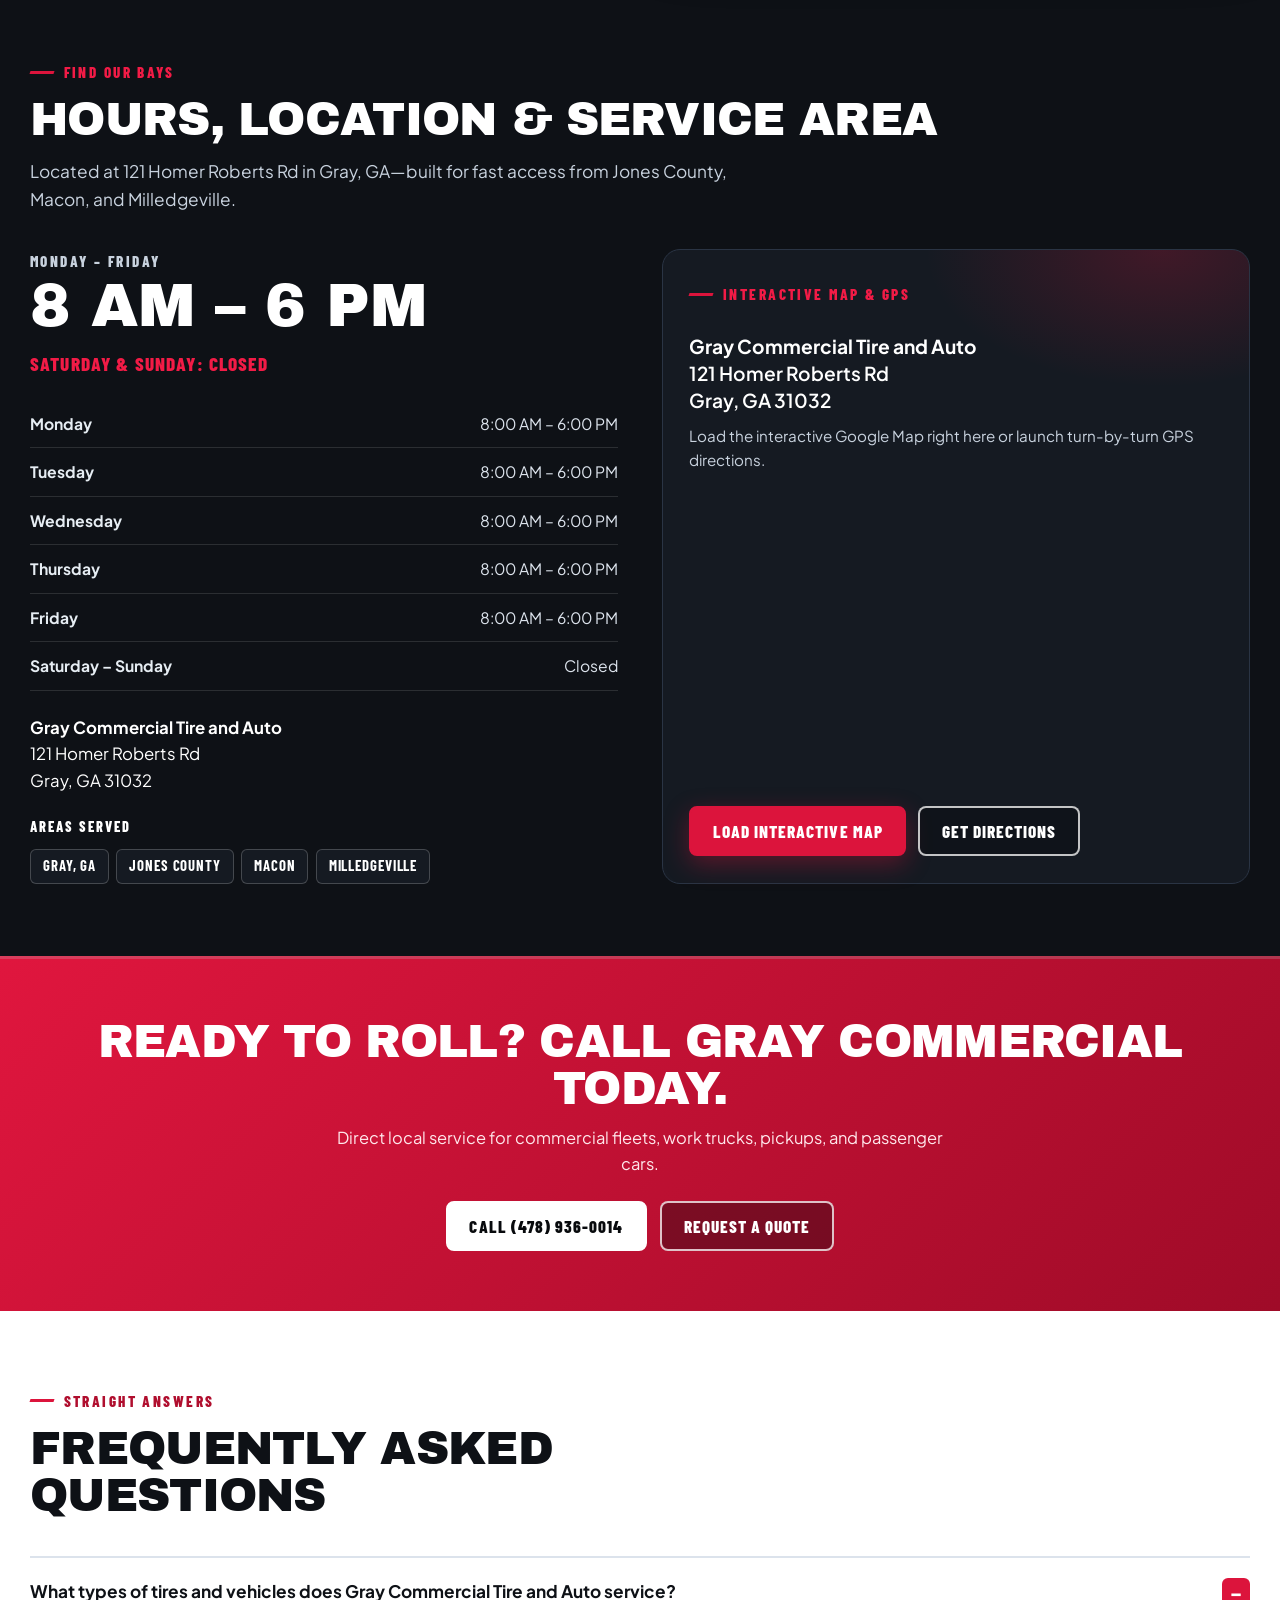
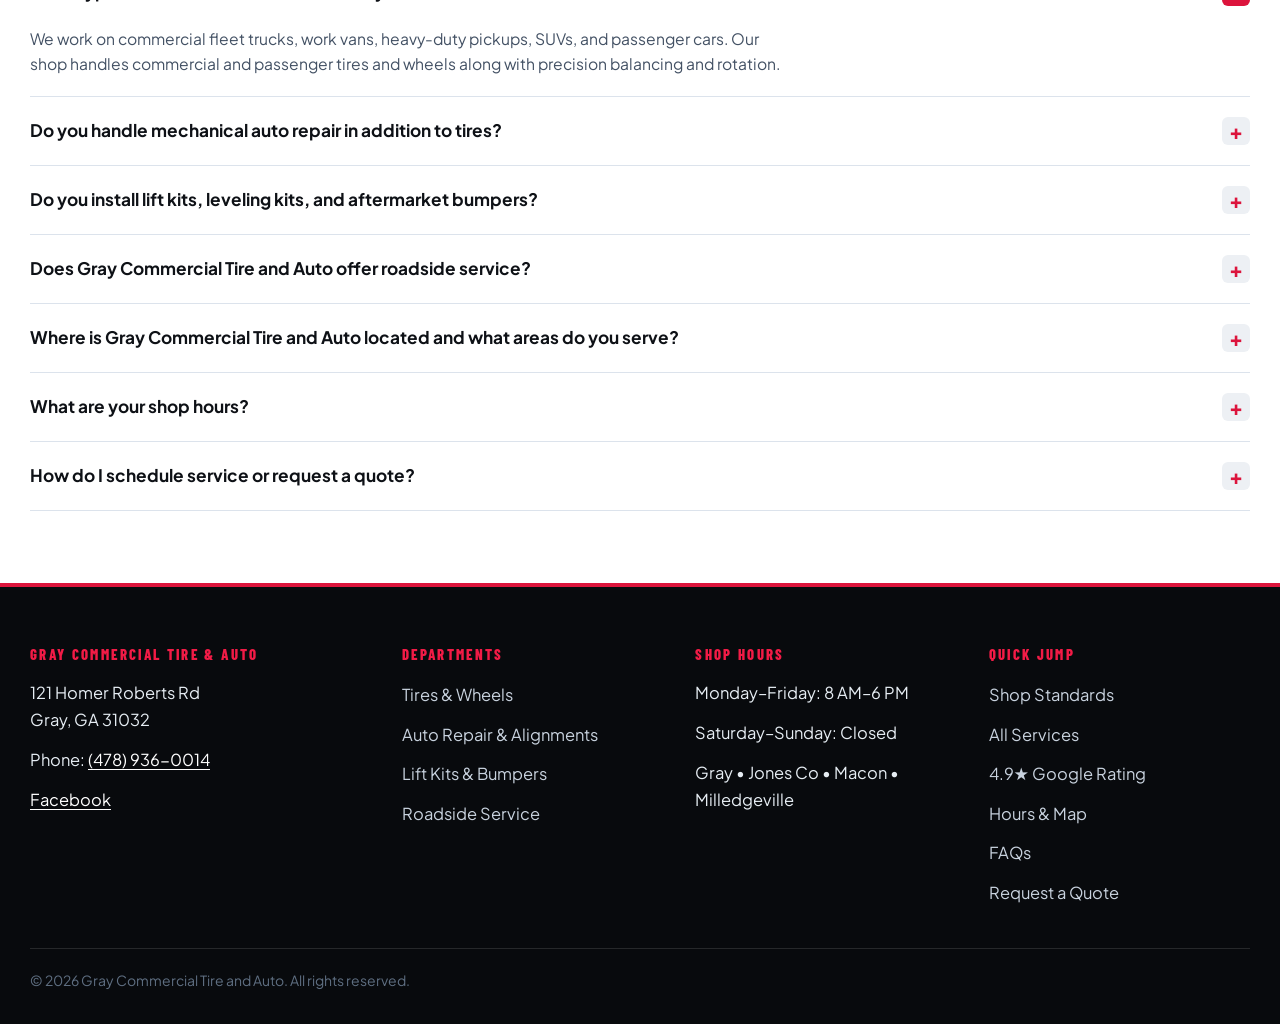
==== commit 3931ad88: "Center hero logo at top, split headline left and quote stack right, drop Built Tough eyebrow" ====
--- a/index.html
+++ b/index.html
@@ -33,6 +33,7 @@
   <link rel="preconnect" href="https://fonts.gstatic.com" crossorigin>
   <link rel="stylesheet" href="https://fonts.googleapis.com/css2?family=Archivo+Black&amp;family=Barlow+Condensed:ital,wght@0,700;0,800;1,800&amp;family=Plus+Jakarta+Sans:wght@400;500;600;700&amp;display=swap">
   <link rel="stylesheet" href="css/styles.css">
+  <script>document.documentElement.classList.add("js");</script>
   <!-- Geo coordinates are the U.S. Census Bureau Public AR Current address-range match for 121 Homer Roberts Rd, Gray, GA 31032 (interpolated along the 101–123 range), retrieved 2026-11-24. -->
   <script type="application/ld+json">
   {
@@ -182,7 +183,7 @@
   }
   </script>
 </head>
-<body>
+<body data-hero="true">
   <a class="skip" href="#content">Skip to content</a>
 
   <div class="utility-bar" role="region" aria-label="Shop status and location">
@@ -198,7 +199,7 @@
     </div>
   </div>
 
-  <header class="site-header" id="site-header">
+  <header class="site-header hide-header-logo" id="site-header">
     <div class="wrap header-bar">
       <a class="logo" href="index.html">
         <picture>
@@ -233,14 +234,22 @@
       <div class="hero-bg" aria-hidden="true">
         <img src="img/hero-garage.webp" alt="" width="1600" height="900" fetchpriority="high">
       </div>
-      <div class="hero-watermark" aria-hidden="true">ROLLING</div>
-      <div class="wrap hero-grid">
-        <div class="hero-copy">
-          <h1 id="hero-heading">
-            <span class="hero-kicker">Commercial &amp; Auto Tires + Full Repair in Gray, GA</span>
-            Keeping <span class="accent">Gray</span> Rolling.
-          </h1>
-          <p class="hero-sub">From heavy commercial fleets and work trucks to lifted pickups and daily drivers—full tire, mechanical, alignment, and roadside service at 121 Homer Roberts Rd.</p>
+      <div class="wrap">
+        <div class="hero-top-logo" id="hero-logo">
+          <picture>
+            <source srcset="img/logo-hero.webp" type="image/webp">
+            <img src="img/logo-hero.png" alt="Gray Commercial Tire and Auto" width="1100" height="503">
+          </picture>
+        </div>
+
+        <div class="hero-grid">
+          <div class="hero-copy">
+            <h1 id="hero-heading">
+              <span class="hero-kicker">Commercial &amp; Auto Tires + Full Repair in Gray, GA</span>
+              Keeping <span class="accent">Gray</span> Rolling.
+            </h1>
+            <p class="hero-sub">From heavy commercial fleets and work trucks to lifted pickups and daily drivers—full tire, mechanical, alignment, and roadside service at 121 Homer Roberts Rd.</p>
+          </div>
 
           <div class="action-stack" role="region" aria-label="Quick shop actions">
             <div class="action-drawer">
@@ -325,28 +334,12 @@
             </div>
           </div>
         </div>
-
-        <div class="hero-showcase">
-          <div class="stamp-seal" aria-hidden="true">
-            <div>
-              <div class="stamp-big">4.9&#9733;</div>
-              <div class="stamp-sub">Google Rated<br>Gray, Georgia</div>
-            </div>
-          </div>
-          <div class="hero-emblem-wrap">
-            <picture>
-              <source srcset="img/logo-hero.webp" type="image/webp">
-              <img src="img/logo-hero.png" alt="Gray Commercial Tire and Auto emblem" width="1100" height="503">
-            </picture>
-          </div>
-        </div>
       </div>
     </section>
 
     <section class="standards-band reveal" id="standards" aria-labelledby="standards-heading">
       <div class="wrap">
         <div class="section-head">
-          <p class="eyebrow">Built Tough in Gray, GA</p>
           <h2 id="standards-heading">The Gray Commercial Standard</h2>
           <p class="intro">One shop engineered to handle heavy commercial fleets, lifted pickups, work vans, and everyday commuters without sending you across town.</p>
         </div>
--- a/css/styles.css
+++ b/css/styles.css
@@ -363,6 +363,13 @@
   align-items: center;
   flex: none;
   text-decoration: none;
+  transition: opacity 0.22s ease, transform 0.22s ease;
+}
+
+.js .site-header.hide-header-logo .logo {
+  opacity: 0;
+  pointer-events: none;
+  transform: translateY(-6px);
 }
 
 .logo img {
@@ -446,7 +453,7 @@
   position: relative;
   isolation: isolate;
   overflow: hidden;
-  padding: 2.75rem 0 3.75rem;
+  padding: 1.4rem 0 3.5rem;
   background: var(--carbon-950);
   color: var(--white);
   border-bottom: 4px solid var(--crimson);
@@ -462,7 +469,7 @@
   width: 100%;
   height: 100%;
   object-fit: cover;
-  object-position: 72% center;
+  object-position: 70% center;
   display: block;
 }
 
@@ -472,39 +479,39 @@
   inset: 0;
   z-index: -1;
   background:
-    linear-gradient(96deg, rgba(8, 10, 13, 0.95) 0%, rgba(8, 10, 13, 0.86) 44%, rgba(8, 10, 13, 0.42) 76%, rgba(8, 10, 13, 0.72) 100%),
-    linear-gradient(180deg, rgba(8, 10, 13, 0.35) 0%, transparent 35%, rgba(8, 10, 13, 0.88) 100%);
-}
-
-/* Oversized sheared background watermark text (Gas Monkey nod) */
-.hero-watermark {
-  position: absolute;
-  right: -2%;
-  top: 6%;
-  z-index: -1;
-  font-family: var(--font-block);
-  font-style: italic;
-  font-size: clamp(5rem, 16vw, 14rem);
-  line-height: 0.85;
-  letter-spacing: -0.03em;
-  text-transform: uppercase;
-  color: rgba(255, 255, 255, 0.055);
-  pointer-events: none;
-  user-select: none;
-  white-space: nowrap;
+    linear-gradient(96deg, rgba(8, 10, 13, 0.92) 0%, rgba(8, 10, 13, 0.78) 48%, rgba(8, 10, 13, 0.56) 78%, rgba(8, 10, 13, 0.78) 100%),
+    linear-gradient(180deg, rgba(8, 10, 13, 0.62) 0%, rgba(8, 10, 13, 0.28) 32%, rgba(8, 10, 13, 0.88) 100%);
+}
+
+/* Centered Top Hero Emblem */
+.hero-top-logo {
+  display: grid;
+  place-items: center;
+  margin: 0 auto 1.65rem;
+}
+
+.hero-top-logo img {
+  width: min(82vw, 430px);
+  height: auto;
+  display: block;
+  filter: drop-shadow(0 18px 32px rgba(0, 0, 0, 0.78));
 }
 
 .hero-grid {
   display: grid;
-  gap: 2.25rem;
-  align-items: center;
+  gap: 2rem;
+  align-items: start;
+}
+
+.hero-copy {
+  padding-top: 0.15rem;
 }
 
 .hero-kicker {
   display: block;
-  margin-bottom: 0.55rem;
-  font-family: var(--font-cond);
-  font-size: clamp(1rem, 1.5vw, 1.2rem);
+  margin-bottom: 0.6rem;
+  font-family: var(--font-cond);
+  font-size: clamp(1rem, 1.5vw, 1.22rem);
   font-weight: 800;
   letter-spacing: 0.14em;
   text-transform: uppercase;
@@ -516,18 +523,19 @@
 }
 
 .hero-sub {
-  max-width: 36rem;
-  margin: 0.9rem 0 1.4rem;
+  max-width: 34rem;
+  margin: 1.05rem 0 0;
   color: #e2e8f0;
-  font-size: 1.05rem;
-  line-height: 1.55;
+  font-size: 1.08rem;
+  line-height: 1.6;
 }
 
 /* Midas-Style Stacked Interactive Action Drawers */
 .action-stack {
   display: grid;
   gap: 0.65rem;
-  max-width: 31rem;
+  width: 100%;
+  max-width: 32rem;
 }
 
 .action-drawer {
@@ -652,59 +660,6 @@
   min-height: 40px;
   padding: 0.5rem 0.95rem;
   font-size: 0.94rem;
-}
-
-/* Right Hero Brand Showcase & Gas Monkey Circular Stamp */
-.hero-showcase {
-  position: relative;
-  display: grid;
-  place-items: center;
-  gap: 1.25rem;
-}
-
-.hero-emblem-wrap {
-  position: relative;
-  display: grid;
-  place-items: center;
-  padding: 1rem;
-}
-
-.hero-emblem-wrap img {
-  width: min(82vw, 490px);
-  height: auto;
-  filter: drop-shadow(0 24px 36px rgba(0, 0, 0, 0.75));
-}
-
-.stamp-seal {
-  display: inline-grid;
-  place-items: center;
-  width: 148px;
-  height: 148px;
-  border-radius: 50%;
-  background: radial-gradient(circle, #181d25 52%, #0a0d11 100%);
-  border: 3px solid var(--crimson);
-  box-shadow: 0 18px 40px rgba(0, 0, 0, 0.65), inset 0 0 0 2px rgba(255, 255, 255, 0.12);
-  color: var(--white);
-  text-align: center;
-  padding: 0.85rem;
-  transform: rotate(-6deg);
-}
-
-.stamp-big {
-  font-family: var(--font-block);
-  font-size: 1.85rem;
-  line-height: 0.95;
-  color: var(--crimson-vivid);
-}
-
-.stamp-sub {
-  font-family: var(--font-cond);
-  font-size: 0.82rem;
-  font-weight: 800;
-  letter-spacing: 0.1em;
-  text-transform: uppercase;
-  line-height: 1.2;
-  color: var(--white);
 }
 
 /* Subpage Photo Hero */
@@ -1528,7 +1483,6 @@
 @media (max-width: 799px) {
   body { padding-bottom: 5rem; }
   .logo img { height: 42px; }
-  .hero-showcase { display: none; }
 }
 
 @media (min-width: 580px) {
@@ -1570,17 +1524,15 @@
     padding: 0 0.65rem;
     font-size: 1rem;
   }
-  .hero { padding: 3.75rem 0 4.5rem; }
+  .hero { padding: 1.75rem 0 4.25rem; }
+  .hero-top-logo { margin-bottom: 2.25rem; }
+  .hero-top-logo img { width: min(100%, 450px); }
   .hero-grid {
-    grid-template-columns: 1.04fr 0.96fr;
+    grid-template-columns: 1.05fr 0.95fr;
     gap: 3rem;
+    align-items: start;
   }
-  .hero-showcase {
-    display: flex;
-    flex-direction: column;
-    align-items: flex-end;
-    justify-content: center;
-  }
+  .action-stack { justify-self: end; }
   .capability-grid.cols-3 { grid-template-columns: repeat(3, minmax(0, 1fr)); }
   .hours-layout, .contact-layout {
     grid-template-columns: 1fr 1fr;
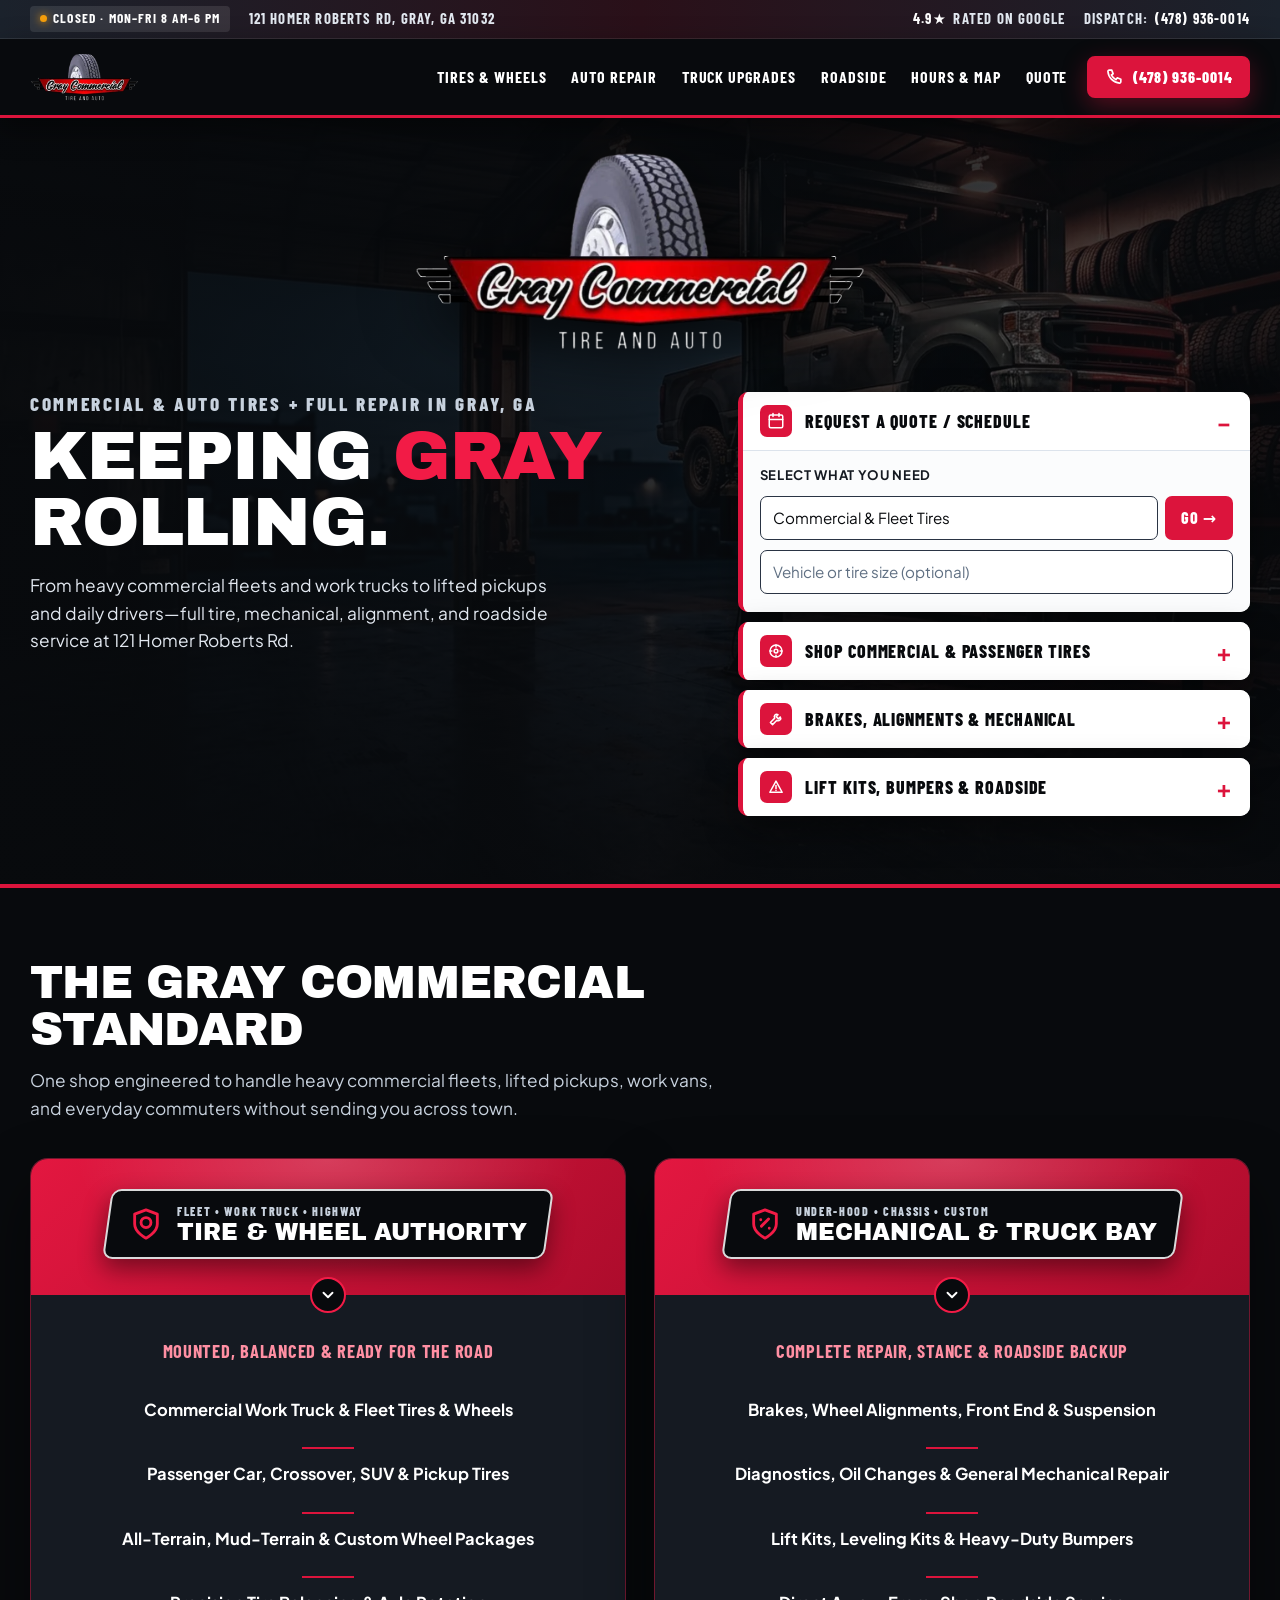
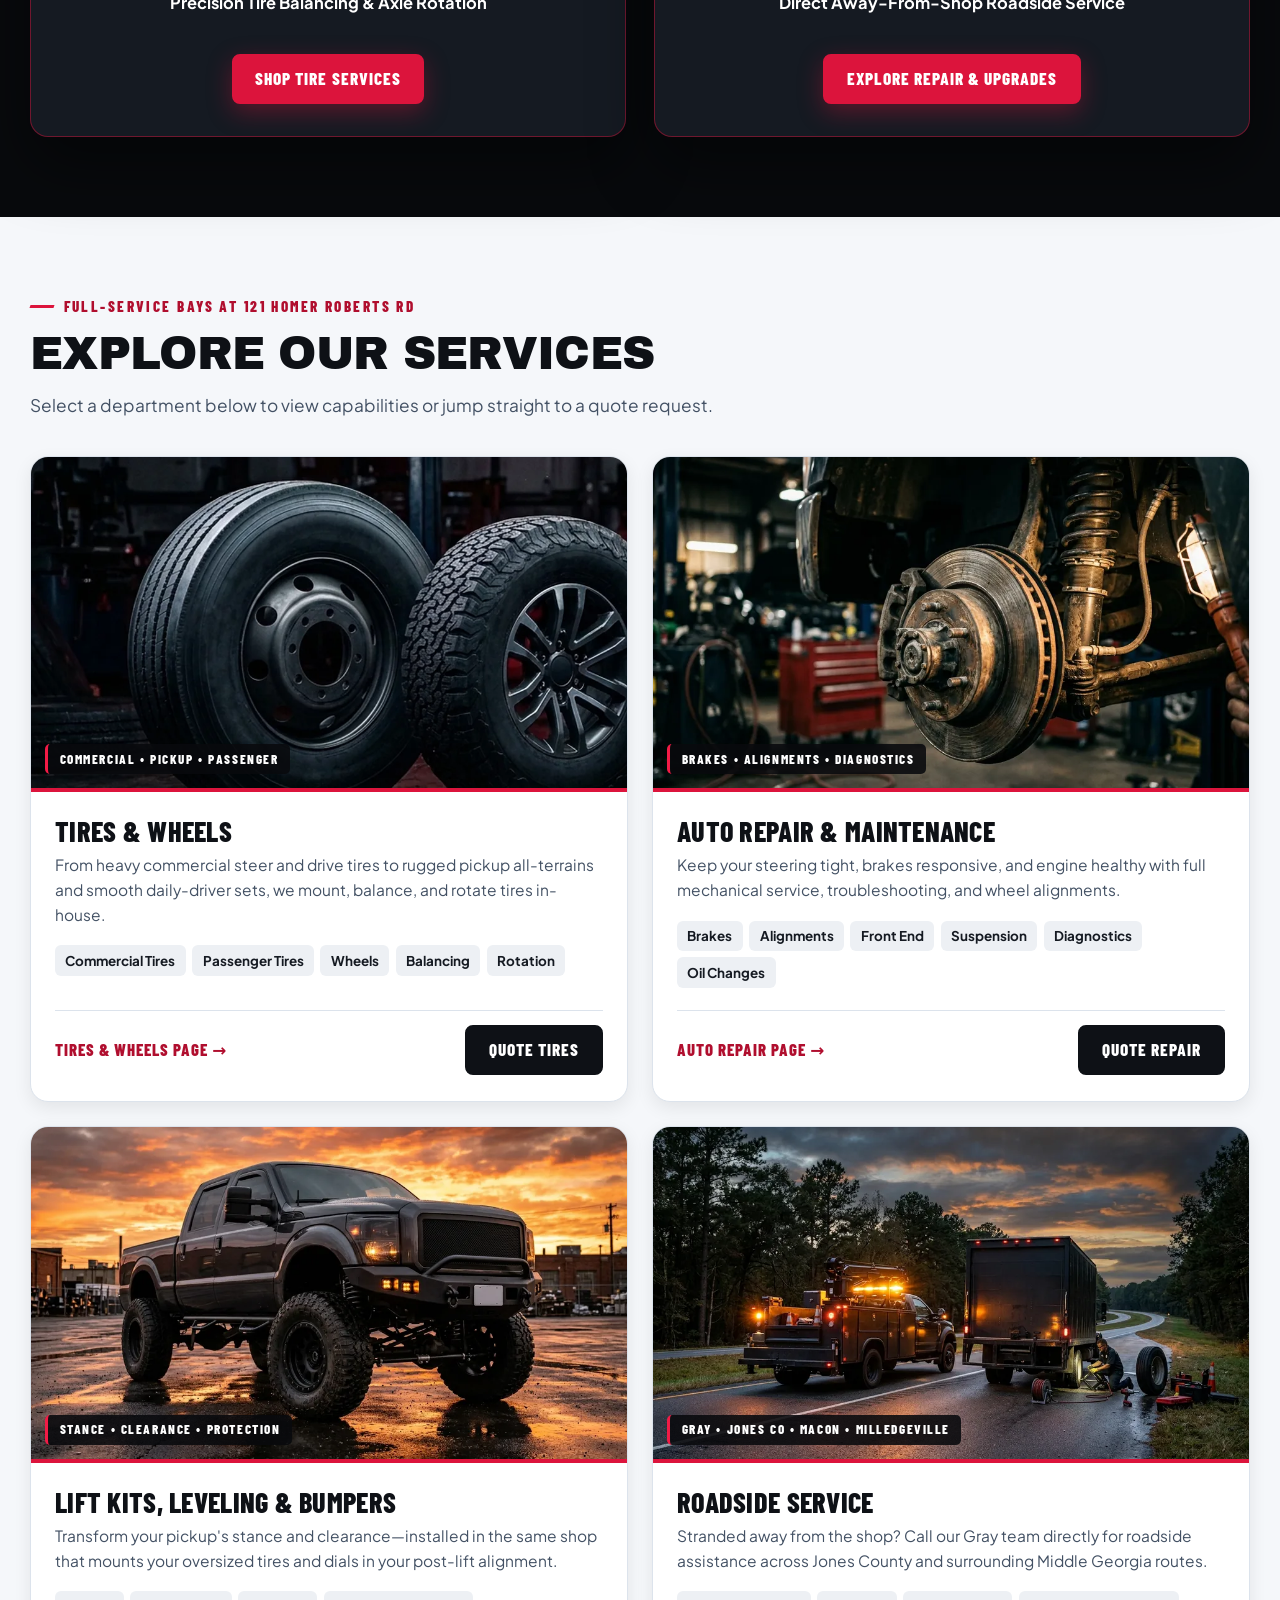
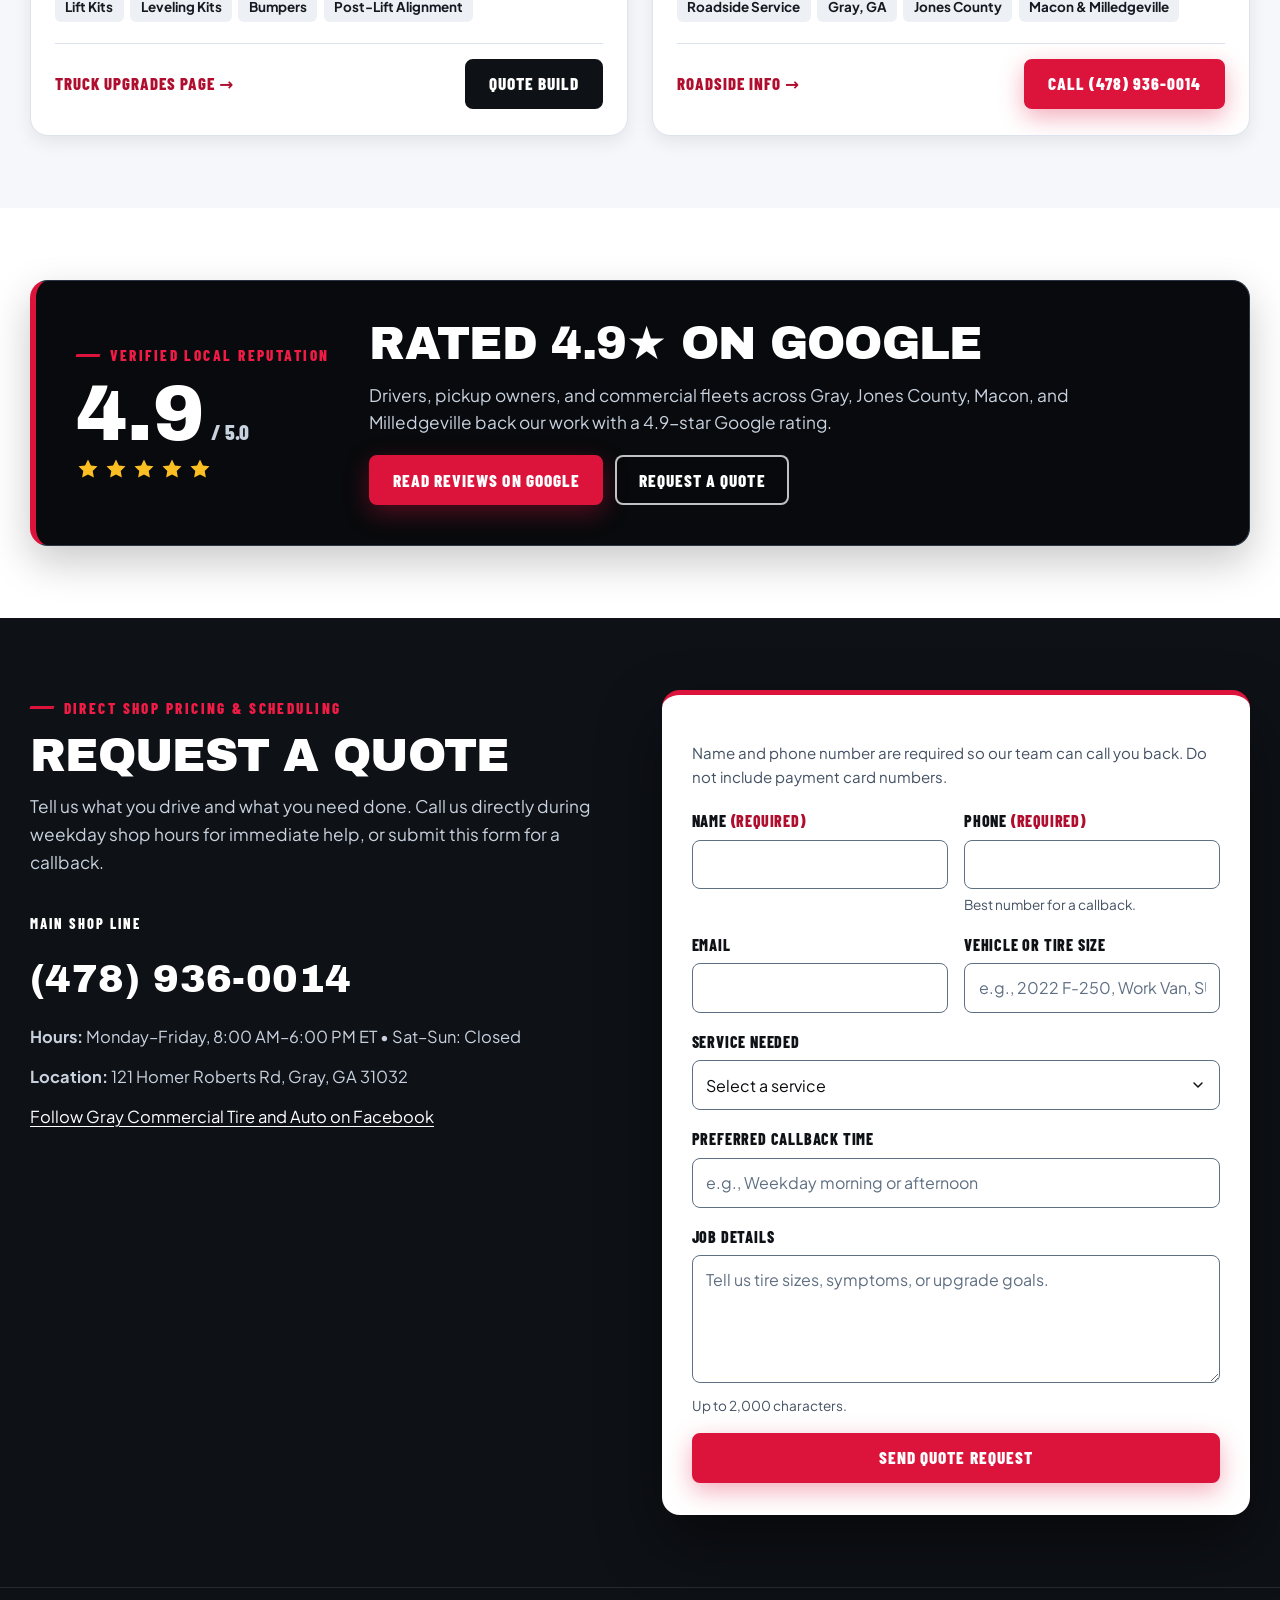
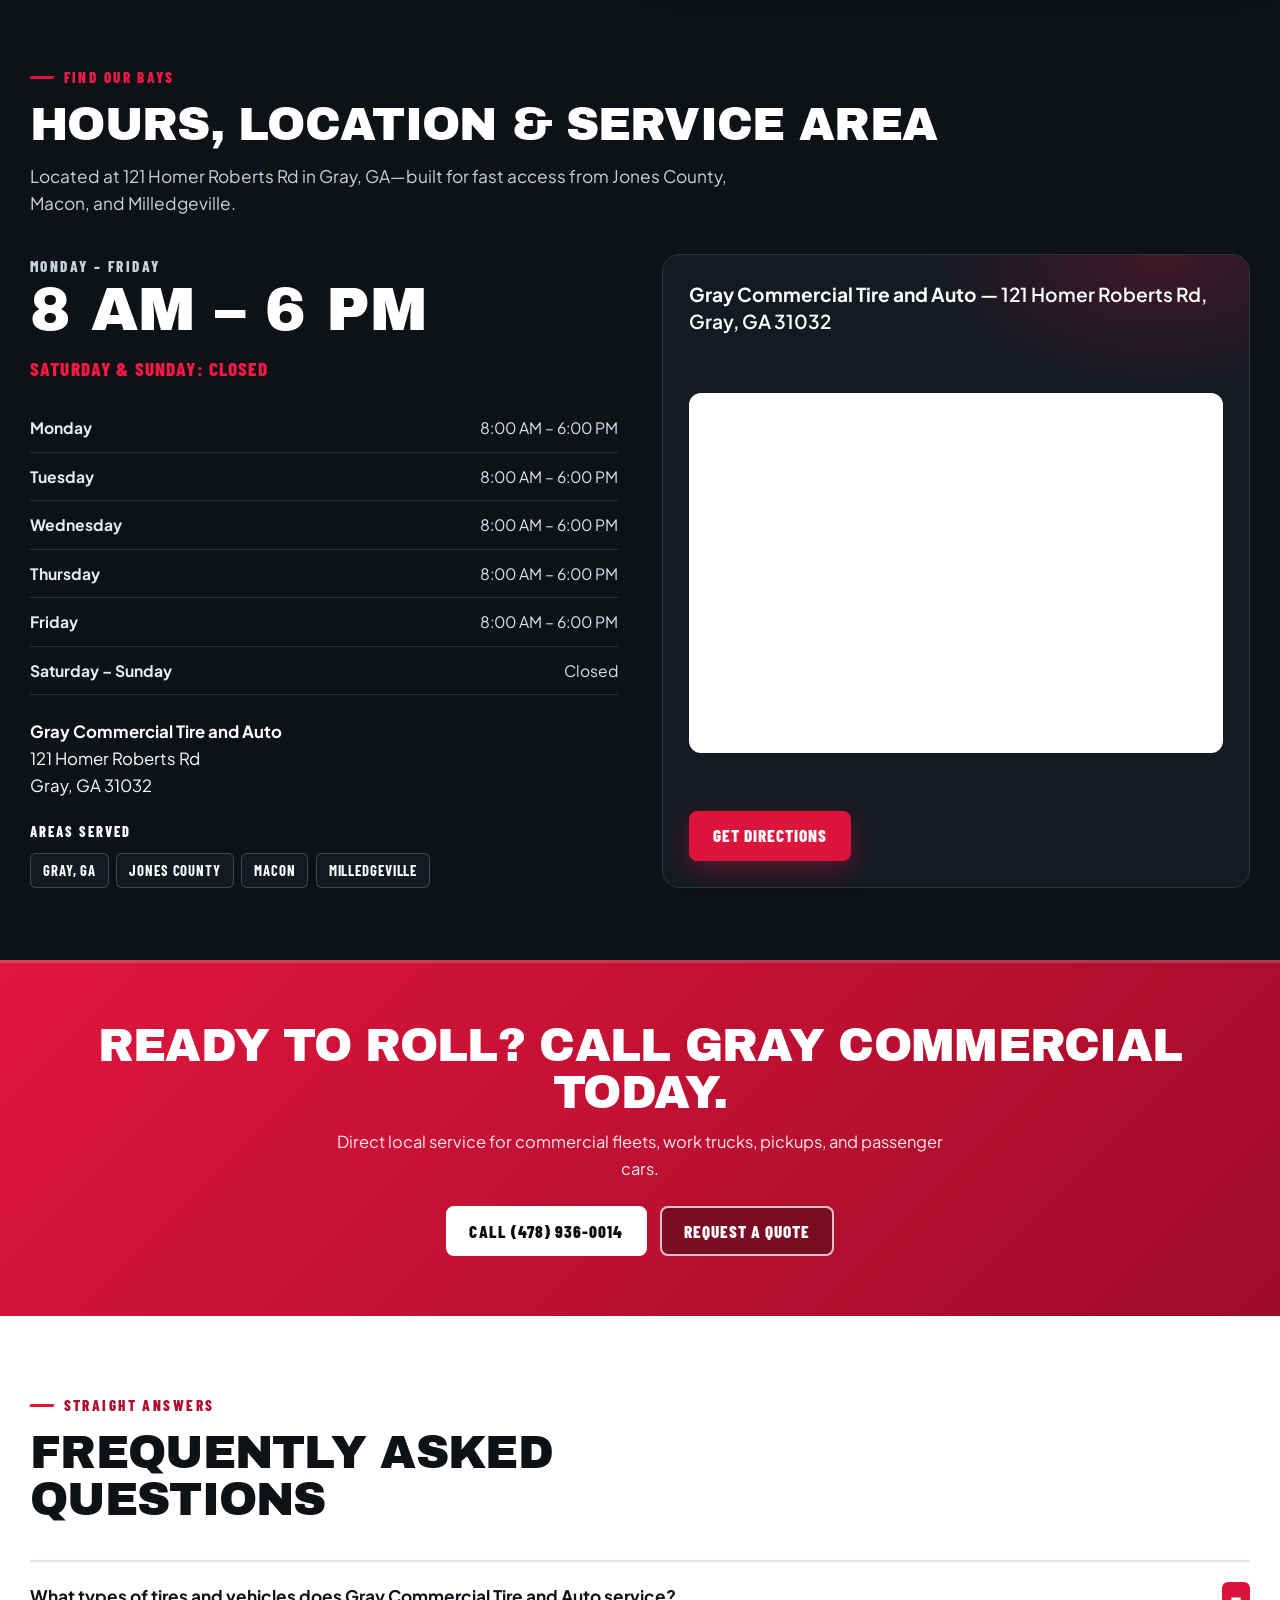
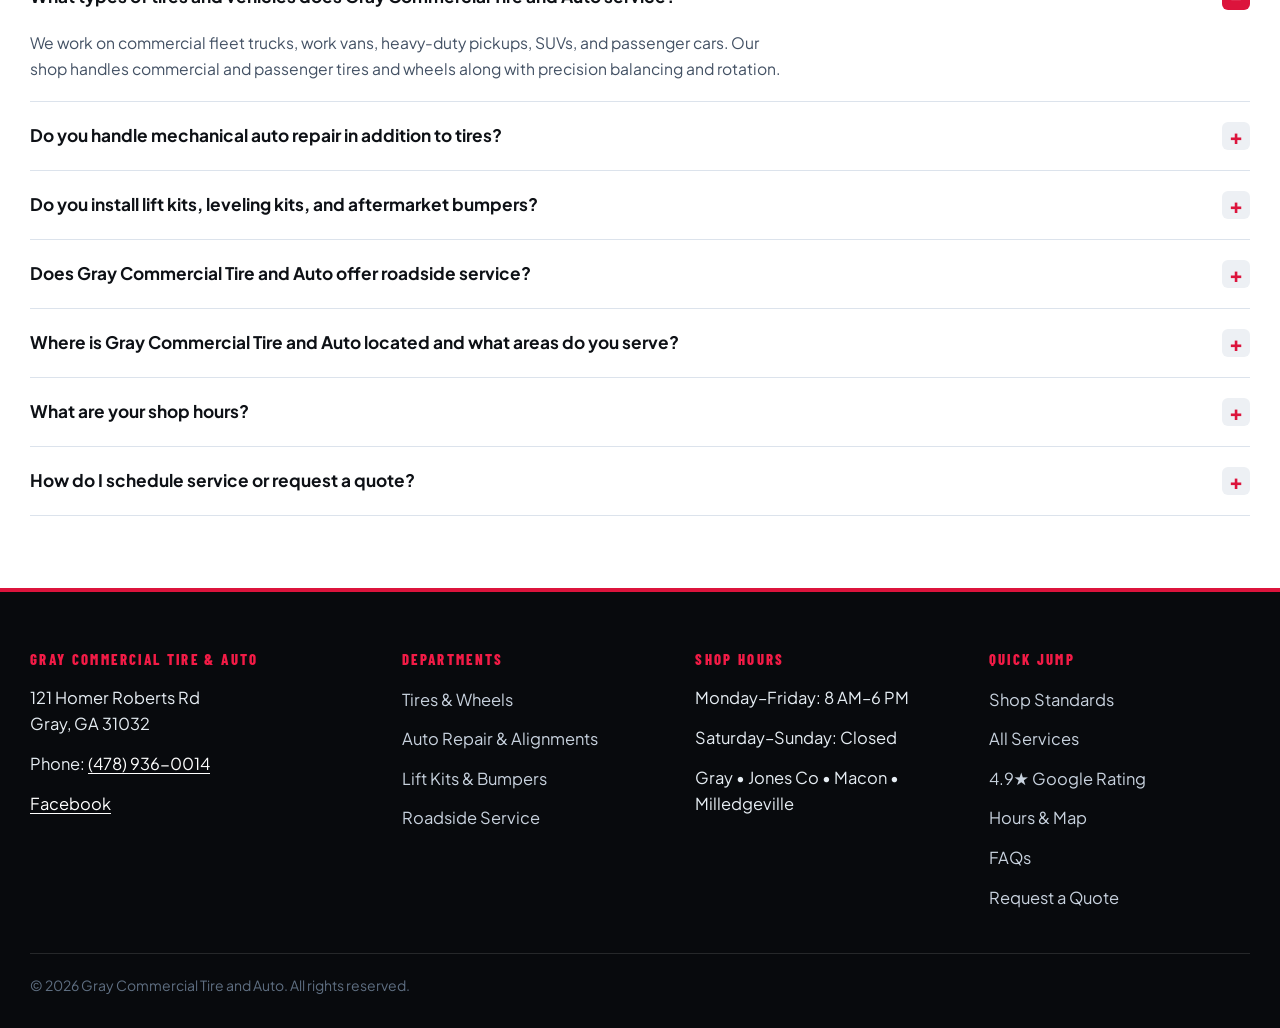
==== commit 4fc18e91: "Fix hero logo centering, embed Google Map directly, and remove map eyebrow" ====
--- a/index.html
+++ b/index.html
@@ -643,15 +643,19 @@
             </div>
           </div>
           <div class="map-panel">
-            <div>
-              <p class="eyebrow">Interactive Map &amp; GPS</p>
-              <p class="map-address"><strong>Gray Commercial Tire and Auto</strong><br>121 Homer Roberts Rd<br>Gray, GA 31032</p>
-              <p class="map-note">Load the interactive Google Map right here or launch turn-by-turn GPS directions.</p>
-            </div>
-            <div class="map-frame" data-map-frame></div>
+            <p class="map-address"><strong>Gray Commercial Tire and Auto</strong> &mdash; 121 Homer Roberts Rd, Gray, GA 31032</p>
+            <div class="map-frame">
+              <iframe
+                title="Map of Gray Commercial Tire and Auto, 121 Homer Roberts Rd, Gray, GA 31032"
+                src="https://maps.google.com/maps?q=Gray+Commercial+Tire+and+Auto%2C+121+Homer+Roberts+Rd%2C+Gray%2C+GA+31032&amp;z=15&amp;output=embed"
+                width="600"
+                height="380"
+                loading="lazy"
+                referrerpolicy="no-referrer-when-downgrade"
+                allowfullscreen></iframe>
+            </div>
             <div class="map-actions">
-              <button class="btn btn-primary" type="button" data-load-map>Load Interactive Map</button>
-              <a class="btn btn-ghost" href="https://www.google.com/maps/dir/?api=1&amp;destination=121+Homer+Roberts+Rd%2C+Gray%2C+GA+31032" target="_blank" rel="noopener noreferrer">Get Directions<span class="sr-only"> (opens in a new tab)</span></a>
+              <a class="btn btn-primary" href="https://www.google.com/maps/dir/?api=1&amp;destination=121+Homer+Roberts+Rd%2C+Gray%2C+GA+31032" target="_blank" rel="noopener noreferrer">Get Directions<span class="sr-only"> (opens in a new tab)</span></a>
             </div>
           </div>
         </div>
--- a/css/styles.css
+++ b/css/styles.css
@@ -485,15 +485,23 @@
 
 /* Centered Top Hero Emblem */
 .hero-top-logo {
-  display: grid;
-  place-items: center;
-  margin: 0 auto 1.65rem;
+  display: flex;
+  justify-content: center;
+  width: 100%;
+  margin: 0 auto 1.75rem;
+}
+
+.hero-top-logo picture {
+  display: block;
+  width: min(84vw, 460px);
+  margin-inline: auto;
 }
 
 .hero-top-logo img {
-  width: min(82vw, 430px);
+  width: 100%;
   height: auto;
   display: block;
+  margin-inline: auto;
   filter: drop-shadow(0 18px 32px rgba(0, 0, 0, 0.78));
 }
 
@@ -1526,7 +1534,7 @@
   }
   .hero { padding: 1.75rem 0 4.25rem; }
   .hero-top-logo { margin-bottom: 2.25rem; }
-  .hero-top-logo img { width: min(100%, 450px); }
+  .hero-top-logo picture { width: 460px; }
   .hero-grid {
     grid-template-columns: 1.05fr 0.95fr;
     gap: 3rem;
